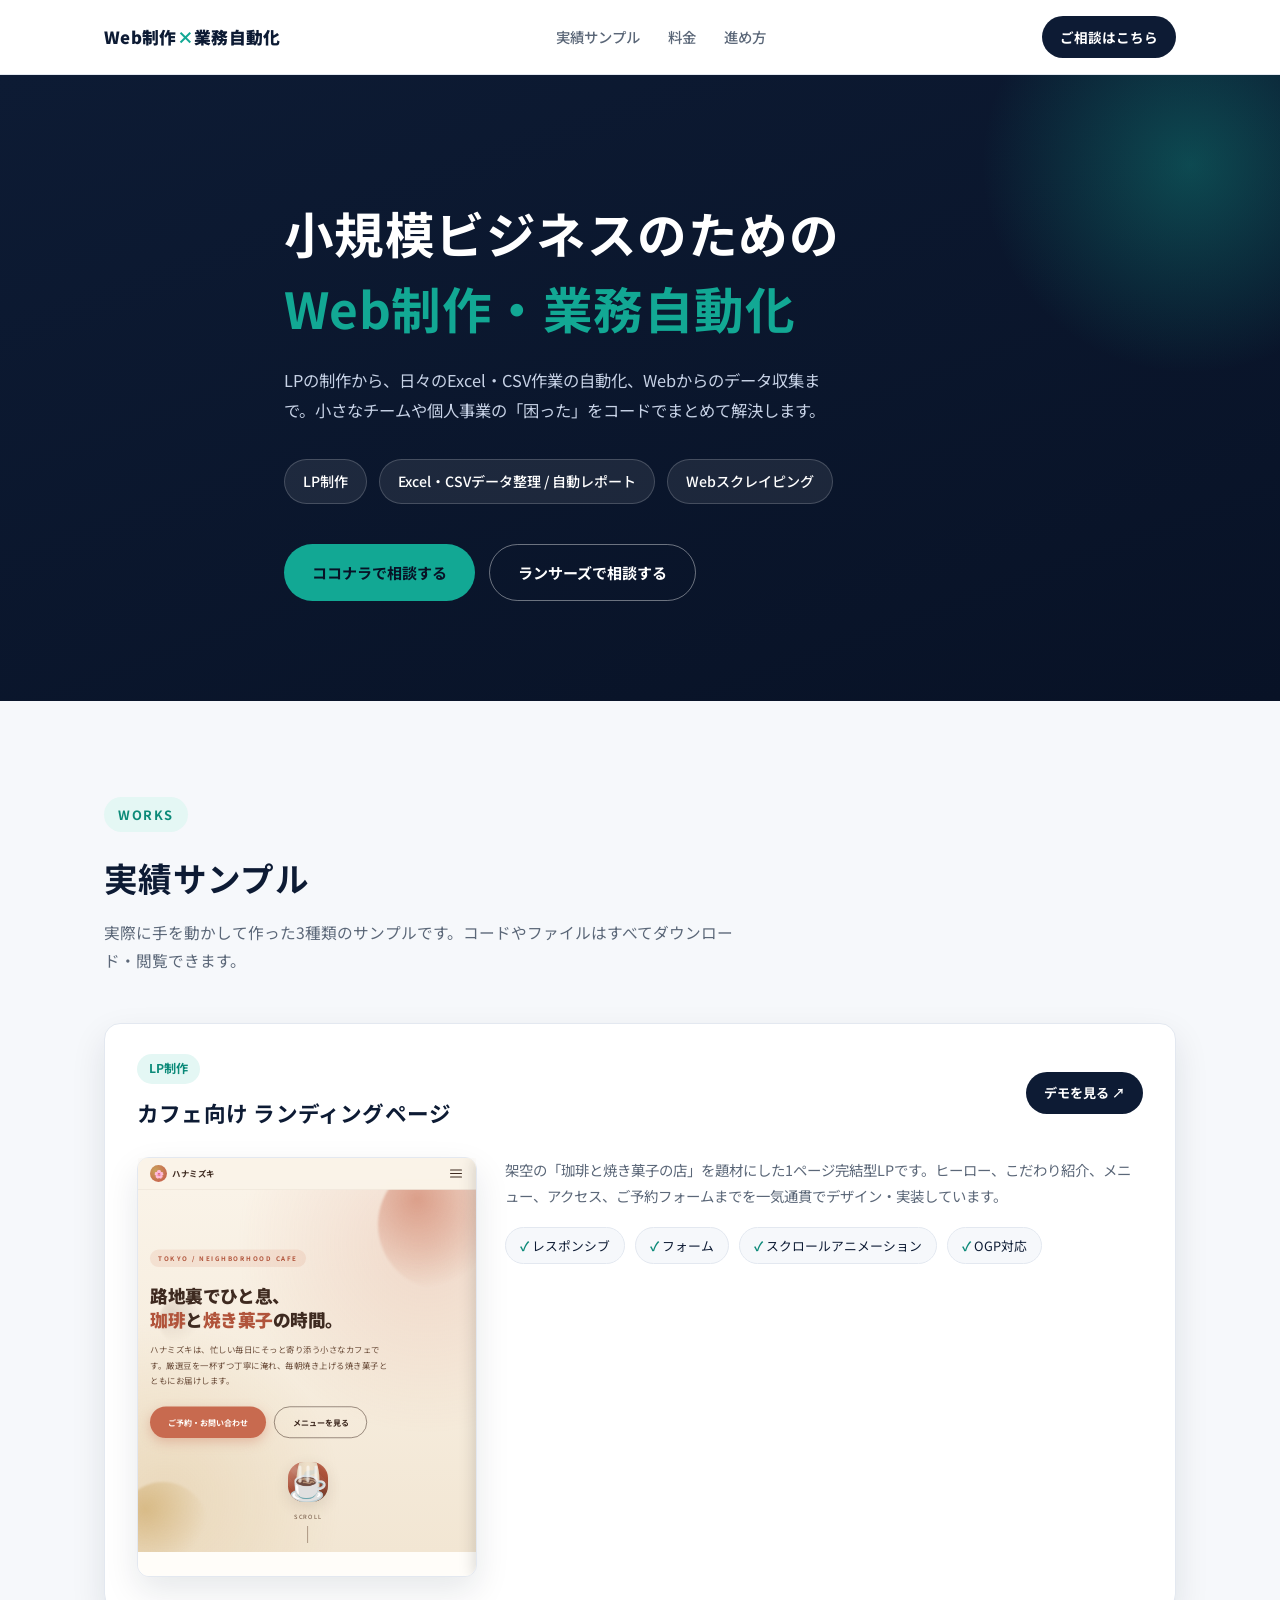
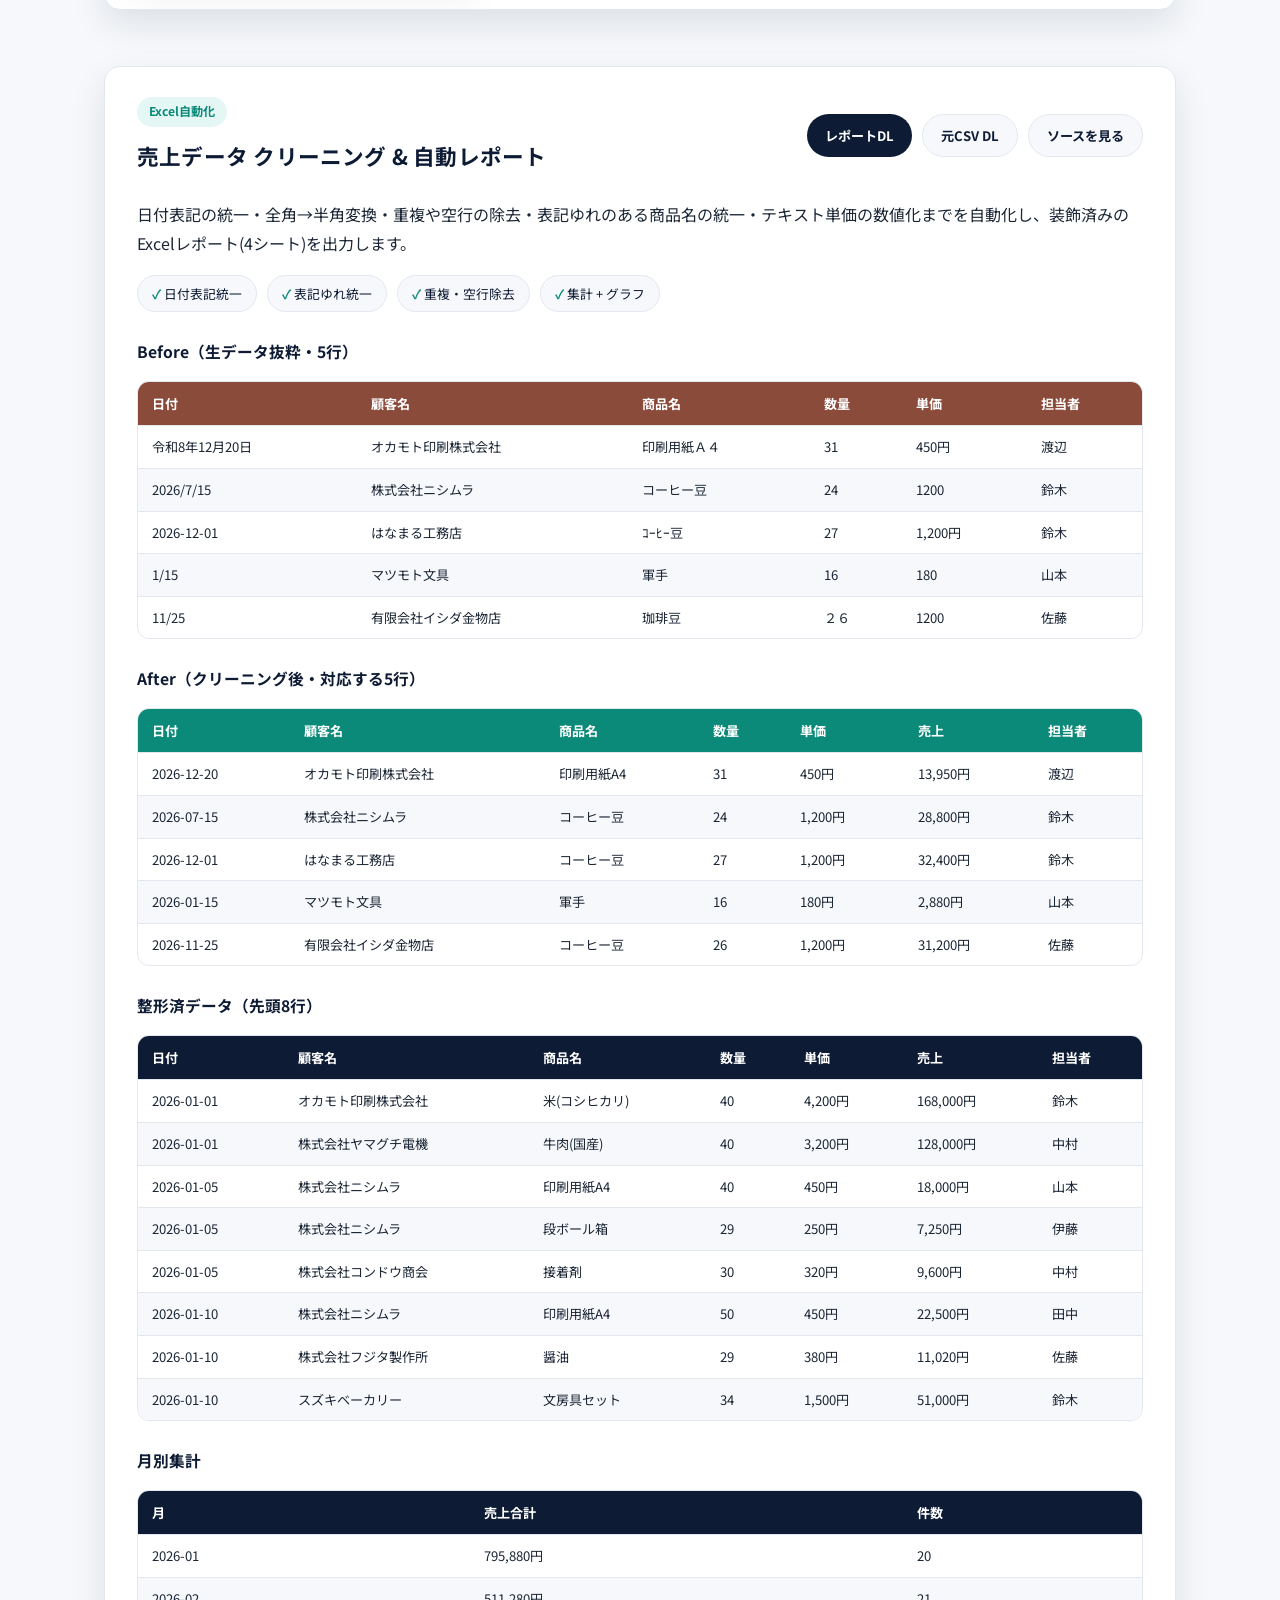
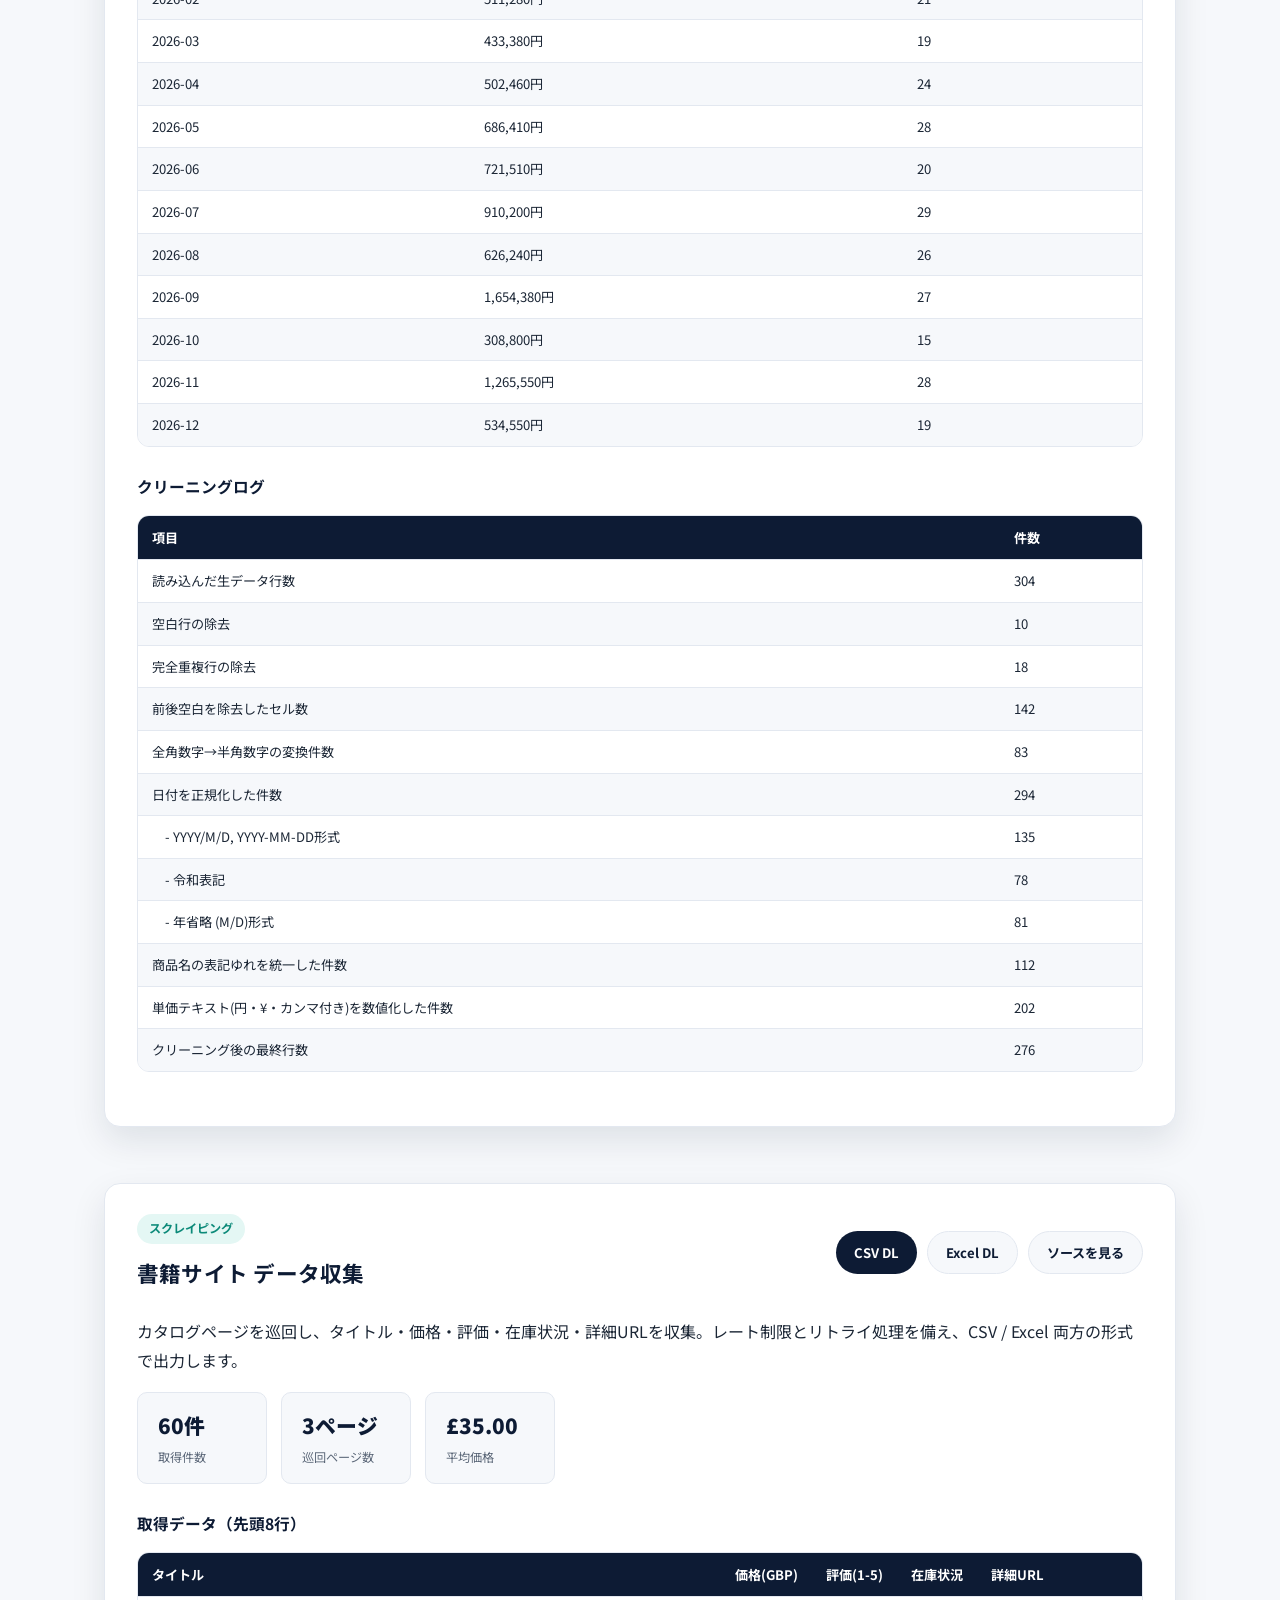
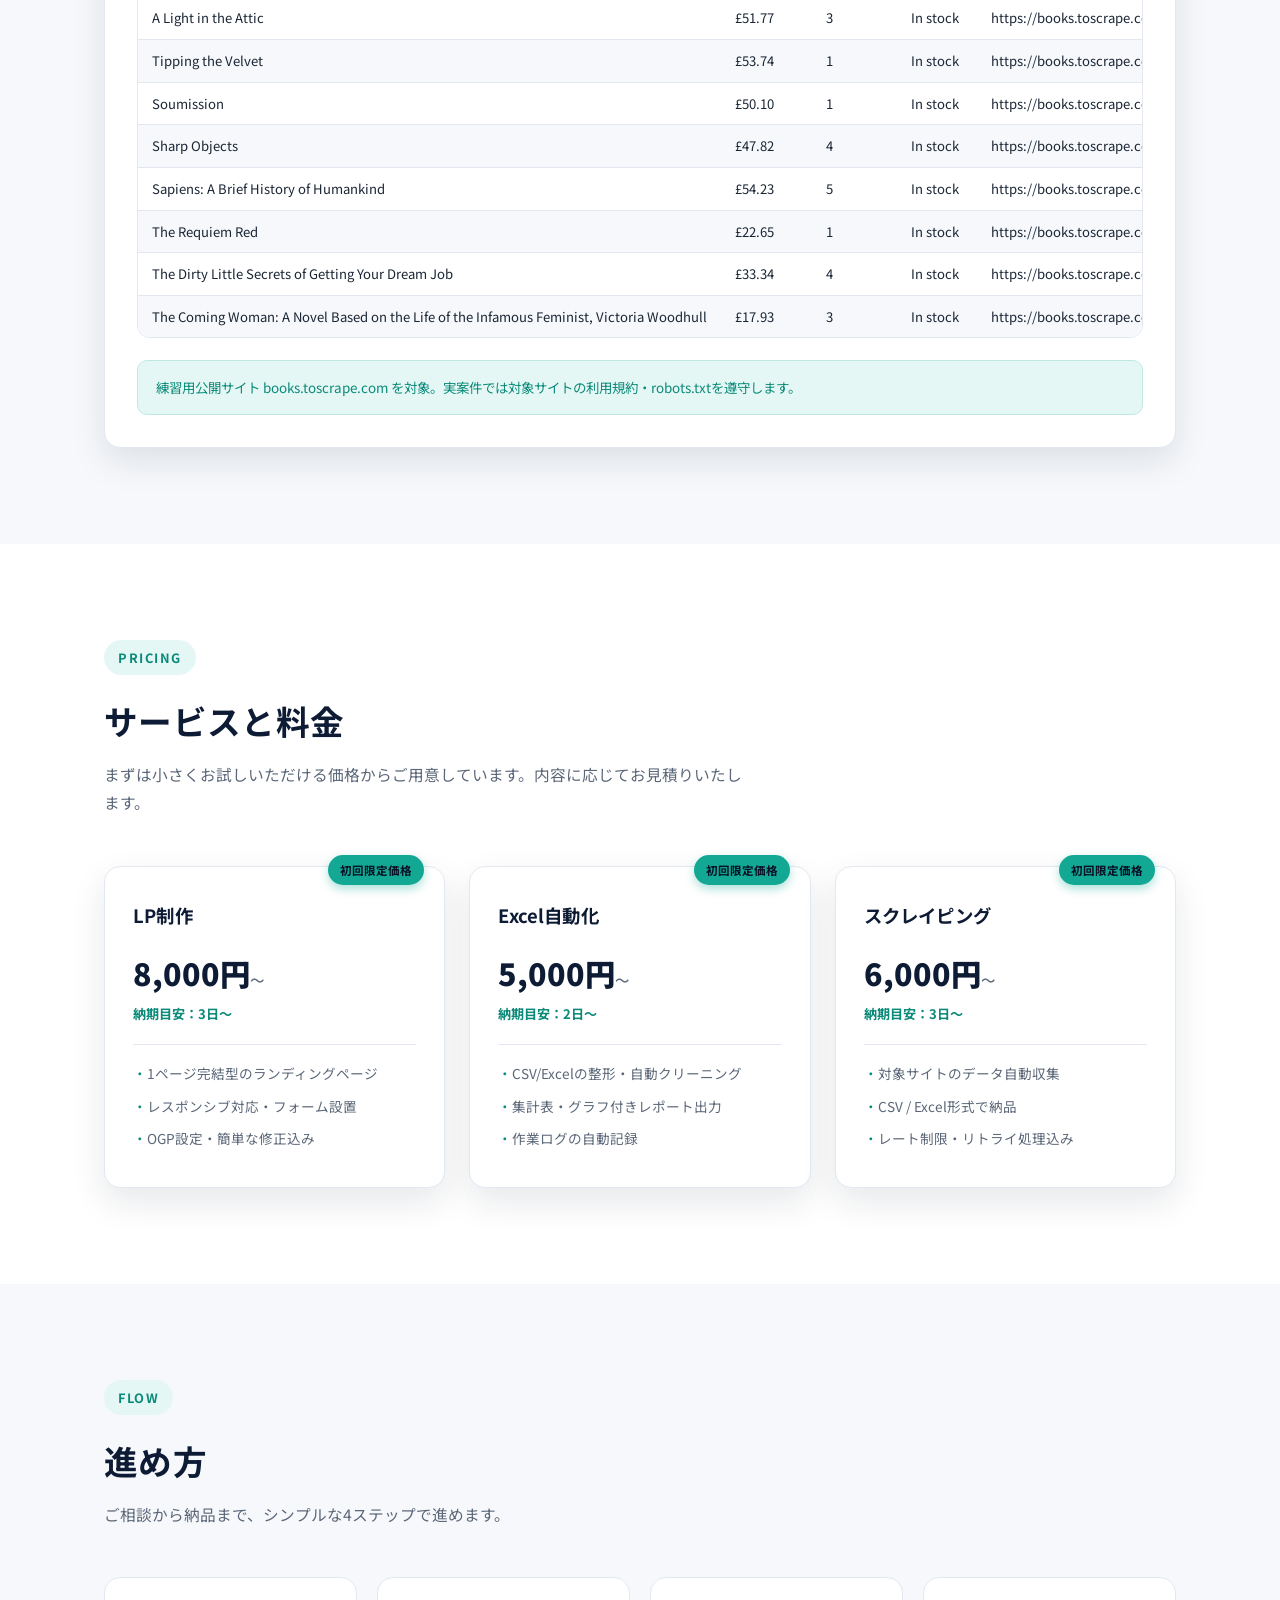
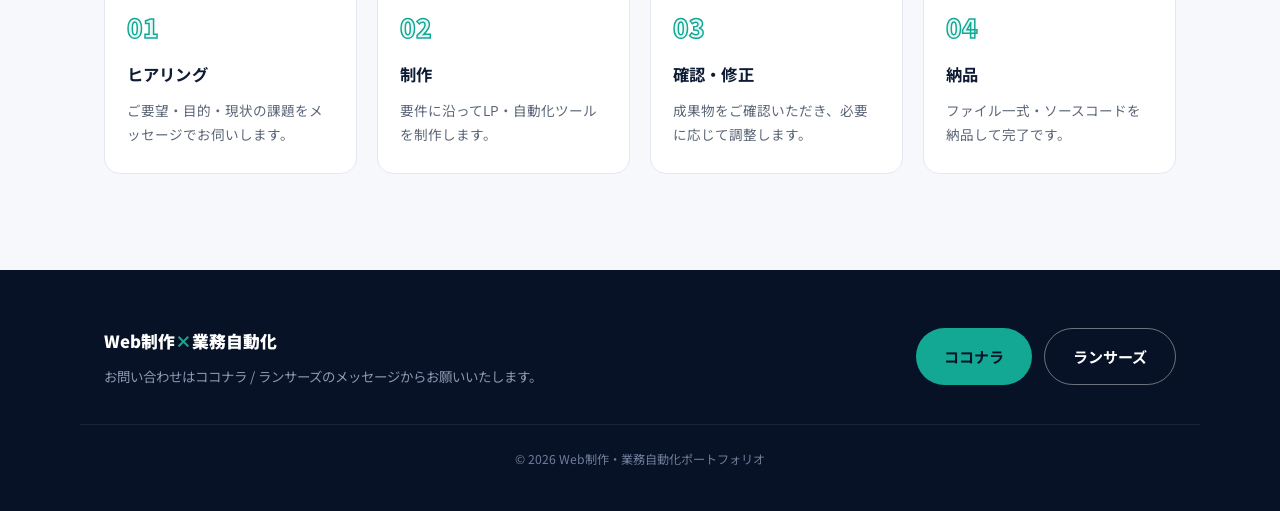
==== index.html @ 330197b8 "Portfolio site: LP sample, Excel automation, scraper Co-Authored-By: Claude Fable 5.1 <noreply@anthr" ====
<!DOCTYPE html>
<html lang="ja">
<head>
<meta charset="UTF-8">
<meta name="viewport" content="width=device-width, initial-scale=1.0">
<title>Web制作・業務自動化 ポートフォリオ</title>
<meta name="description" content="小規模ビジネスのためのWeb制作・業務自動化。LP制作、Excel・CSVデータ整理/自動レポート、Webスクレイピングの実績サンプルと料金のご案内。">
<link rel="preconnect" href="https://fonts.googleapis.com">
<link rel="preconnect" href="https://fonts.gstatic.com" crossorigin>
<link href="https://fonts.googleapis.com/css2?family=Noto+Sans+JP:wght@300;400;500;700;900&display=swap" rel="stylesheet">
<style>
  :root{
    --navy:#0d1b34;
    --navy-deep:#081226;
    --navy-soft:#1c3157;
    --white:#ffffff;
    --paper:#f6f8fb;
    --ink:#1b2635;
    --ink-soft:#5b6778;
    --accent:#12a894;
    --accent-deep:#0c8a79;
    --accent-soft:#e4f7f4;
    --border:#e3e8f0;
    --shadow: 0 14px 34px rgba(13,27,52,.10);
    --radius: 16px;
    --maxw: 1120px;
  }
  *{box-sizing:border-box;margin:0;padding:0;}
  html{scroll-behavior:smooth;}
  body{
    font-family:'Noto Sans JP',"Hiragino Sans","Yu Gothic",sans-serif;
    background:var(--paper);
    color:var(--ink);
    line-height:1.8;
    -webkit-font-smoothing:antialiased;
    overflow-x:hidden;
  }
  img{max-width:100%;display:block;}
  a{color:inherit;text-decoration:none;}
  ul{list-style:none;}
  .wrap{max-width:var(--maxw);margin:0 auto;padding:0 24px;}
  section{padding:96px 0;}
  h1,h2,h3{font-weight:700;letter-spacing:.01em;}
  .eyebrow{
    display:inline-block;
    font-size:.8rem;
    font-weight:700;
    letter-spacing:.12em;
    color:var(--accent-deep);
    background:var(--accent-soft);
    padding:6px 14px;
    border-radius:999px;
    margin-bottom:16px;
  }
  .section-title{
    font-size:clamp(1.5rem,3.2vw,2.1rem);
    color:var(--navy);
    margin-bottom:10px;
  }
  .section-lead{
    color:var(--ink-soft);
    font-size:.98rem;
    max-width:640px;
    margin-bottom:48px;
  }

  /* --- header --- */
  header{
    position:sticky;
    top:0;
    z-index:100;
    background:rgba(255,255,255,.92);
    backdrop-filter:blur(8px);
    border-bottom:1px solid var(--border);
  }
  .nav{
    max-width:var(--maxw);
    margin:0 auto;
    padding:16px 24px;
    display:flex;
    align-items:center;
    justify-content:space-between;
  }
  .brand{
    font-weight:900;
    font-size:1.05rem;
    color:var(--navy);
    letter-spacing:.02em;
  }
  .brand span{color:var(--accent);}
  .nav-links{
    display:flex;
    gap:28px;
    font-size:.9rem;
    font-weight:500;
  }
  .nav-links a{color:var(--ink-soft);transition:color .2s;}
  .nav-links a:hover{color:var(--accent-deep);}
  .nav-cta{
    display:inline-block;
    background:var(--navy);
    color:var(--white);
    padding:9px 18px;
    border-radius:999px;
    font-size:.85rem;
    font-weight:700;
    transition:background .2s;
  }
  .nav-cta:hover{background:var(--accent-deep);}

  /* --- hero --- */
  .hero{
    background:linear-gradient(160deg,var(--navy) 0%,var(--navy-deep) 100%);
    color:var(--white);
    padding:120px 0 100px;
    position:relative;
    overflow:hidden;
  }
  .hero::after{
    content:"";
    position:absolute;
    right:-120px;
    top:-120px;
    width:420px;
    height:420px;
    border-radius:50%;
    background:radial-gradient(circle,rgba(18,168,148,.35),transparent 70%);
  }
  .hero-inner{position:relative;z-index:1;max-width:760px;}
  .hero h1{
    font-size:clamp(1.9rem,4.6vw,3.1rem);
    line-height:1.5;
    margin-bottom:22px;
  }
  .hero h1 em{
    font-style:normal;
    color:var(--accent);
  }
  .hero p.sub{
    color:#c7d2e6;
    font-size:1.02rem;
    margin-bottom:34px;
    max-width:560px;
  }
  .pills{
    display:flex;
    flex-wrap:wrap;
    gap:12px;
    margin-bottom:40px;
  }
  .pill{
    background:rgba(255,255,255,.08);
    border:1px solid rgba(255,255,255,.18);
    color:var(--white);
    padding:9px 18px;
    border-radius:999px;
    font-size:.88rem;
    font-weight:500;
  }
  .hero-ctas{
    display:flex;
    flex-wrap:wrap;
    gap:14px;
  }
  .btn{
    display:inline-flex;
    align-items:center;
    gap:8px;
    padding:14px 28px;
    border-radius:999px;
    font-weight:700;
    font-size:.94rem;
    transition:transform .18s ease, box-shadow .18s ease, background .18s ease;
  }
  .btn-accent{
    background:var(--accent);
    color:var(--navy-deep);
  }
  .btn-accent:hover{background:#17c2ab;transform:translateY(-2px);box-shadow:0 10px 24px rgba(18,168,148,.35);}
  .btn-outline{
    background:transparent;
    color:var(--white);
    border:1px solid rgba(255,255,255,.4);
  }
  .btn-outline:hover{background:rgba(255,255,255,.1);transform:translateY(-2px);}

  /* --- works --- */
  .work-grid{
    display:grid;
    grid-template-columns:1fr;
    gap:56px;
  }
  .work-card{
    background:var(--white);
    border:1px solid var(--border);
    border-radius:var(--radius);
    box-shadow:var(--shadow);
    overflow:hidden;
  }
  .work-head{
    padding:28px 32px 0;
    display:flex;
    flex-wrap:wrap;
    align-items:center;
    justify-content:space-between;
    gap:16px;
  }
  .work-tag{
    display:inline-block;
    font-size:.76rem;
    font-weight:700;
    color:var(--accent-deep);
    background:var(--accent-soft);
    padding:4px 12px;
    border-radius:999px;
    margin-bottom:10px;
  }
  .work-title{
    font-size:1.35rem;
    color:var(--navy);
  }
  .work-actions{display:flex;gap:10px;flex-wrap:wrap;}
  .btn-sm{
    padding:9px 18px;
    font-size:.82rem;
    border-radius:999px;
    font-weight:700;
    display:inline-flex;
    align-items:center;
    gap:6px;
  }
  .btn-navy{background:var(--navy);color:var(--white);}
  .btn-navy:hover{background:var(--accent-deep);}
  .btn-ghost{background:var(--paper);color:var(--navy);border:1px solid var(--border);}
  .btn-ghost:hover{border-color:var(--accent);color:var(--accent-deep);}
  .work-body{padding:24px 32px 32px;}
  .work-feature-list{
    display:flex;
    flex-wrap:wrap;
    gap:10px;
    margin:18px 0 26px;
  }
  .feature-chip{
    font-size:.8rem;
    color:var(--navy);
    background:var(--paper);
    border:1px solid var(--border);
    padding:6px 14px;
    border-radius:999px;
  }
  .feature-chip::before{content:"✓ ";color:var(--accent-deep);font-weight:700;}

  /* LP thumbnail */
  .lp-preview-wrap{
    display:flex;
    gap:28px;
    flex-wrap:wrap;
    align-items:flex-start;
  }
  .iframe-thumb{
    width:340px;
    height:420px;
    flex:none;
    border-radius:12px;
    overflow:hidden;
    border:1px solid var(--border);
    box-shadow:var(--shadow);
    position:relative;
    background:var(--paper);
  }
  .iframe-thumb iframe{
    width:680px;
    height:840px;
    border:0;
    transform:scale(0.5);
    transform-origin:top left;
  }
  .lp-preview-note{
    flex:1;
    min-width:240px;
    color:var(--ink-soft);
    font-size:.9rem;
  }

  /* tables */
  .table-scroll{
    overflow-x:auto;
    border:1px solid var(--border);
    border-radius:12px;
    margin:14px 0 22px;
  }
  table.data-table{
    border-collapse:collapse;
    width:100%;
    font-size:.82rem;
    min-width:560px;
  }
  table.data-table th{
    background:var(--navy);
    color:var(--white);
    text-align:left;
    padding:10px 14px;
    white-space:nowrap;
    font-weight:700;
  }
  table.data-table td{
    padding:9px 14px;
    border-top:1px solid var(--border);
    white-space:nowrap;
    color:var(--ink);
  }
  table.data-table tbody tr:nth-child(even){background:var(--paper);}
  table.before-table th{background:#8a4b3b;}
  table.after-table th{background:var(--accent-deep);}
  .subtable-title{
    font-weight:700;
    color:var(--navy);
    margin:26px 0 4px;
    font-size:.98rem;
  }
  .ba-cols{
    display:grid;
    grid-template-columns:1fr;
    gap:0;
  }
  .stat-row{
    display:flex;
    flex-wrap:wrap;
    gap:14px;
    margin:18px 0 6px;
  }
  .stat-box{
    background:var(--paper);
    border:1px solid var(--border);
    border-radius:10px;
    padding:14px 20px;
    min-width:130px;
  }
  .stat-box .num{font-size:1.3rem;font-weight:900;color:var(--navy);}
  .stat-box .lbl{font-size:.76rem;color:var(--ink-soft);margin-top:2px;}
  .note-box{
    background:var(--accent-soft);
    border:1px solid #bfe8e2;
    border-radius:10px;
    padding:14px 18px;
    font-size:.84rem;
    color:var(--accent-deep);
    margin-top:18px;
  }

  /* --- pricing --- */
  .price-grid{
    display:grid;
    grid-template-columns:repeat(auto-fit,minmax(260px,1fr));
    gap:24px;
  }
  .price-card{
    background:var(--white);
    border:1px solid var(--border);
    border-radius:var(--radius);
    padding:32px 28px;
    box-shadow:var(--shadow);
    position:relative;
    display:flex;
    flex-direction:column;
  }
  .price-badge{
    position:absolute;
    top:-12px;
    right:20px;
    background:var(--accent);
    color:var(--navy-deep);
    font-size:.72rem;
    font-weight:700;
    padding:5px 12px;
    border-radius:999px;
    box-shadow:0 4px 10px rgba(18,168,148,.35);
  }
  .price-card h3{color:var(--navy);font-size:1.15rem;margin-bottom:14px;}
  .price-value{
    font-size:1.9rem;
    font-weight:900;
    color:var(--navy);
    margin-bottom:2px;
  }
  .price-value span{font-size:.9rem;font-weight:500;color:var(--ink-soft);}
  .price-days{
    font-size:.82rem;
    color:var(--accent-deep);
    font-weight:700;
    margin-bottom:18px;
  }
  .price-card ul{margin-top:auto;padding-top:12px;border-top:1px solid var(--border);}
  .price-card li{
    font-size:.85rem;
    color:var(--ink-soft);
    padding:4px 0;
  }
  .price-card li::before{content:"・";color:var(--accent-deep);}

  /* --- flow --- */
  .flow-grid{
    display:grid;
    grid-template-columns:repeat(auto-fit,minmax(220px,1fr));
    gap:20px;
  }
  .flow-card{
    background:var(--white);
    border:1px solid var(--border);
    border-radius:var(--radius);
    padding:26px 22px;
    position:relative;
  }
  .flow-num{
    font-size:1.6rem;
    font-weight:900;
    color:var(--accent-soft);
    -webkit-text-stroke:1.5px var(--accent);
    margin-bottom:10px;
  }
  .flow-card h3{color:var(--navy);font-size:1.02rem;margin-bottom:8px;}
  .flow-card p{color:var(--ink-soft);font-size:.85rem;}

  /* --- footer --- */
  footer{
    background:var(--navy-deep);
    color:#c7d2e6;
    padding:56px 0 40px;
  }
  .footer-inner{
    display:flex;
    flex-wrap:wrap;
    justify-content:space-between;
    align-items:center;
    gap:24px;
  }
  .footer-brand{
    font-weight:900;
    color:var(--white);
    font-size:1.05rem;
  }
  .footer-brand span{color:var(--accent);}
  .footer-note{font-size:.84rem;color:#8b98b3;max-width:480px;}
  .footer-ctas{display:flex;gap:12px;flex-wrap:wrap;}
  .footer-bottom{
    margin-top:36px;
    padding-top:24px;
    border-top:1px solid rgba(255,255,255,.08);
    font-size:.76rem;
    color:#6f7d9a;
    text-align:center;
  }

  /* --- reveal animation --- */
  .reveal{
    opacity:0;
    transform:translateY(24px);
    transition:opacity .7s ease, transform .7s ease;
  }
  .reveal.is-visible{opacity:1;transform:none;}

  @media(max-width:720px){
    .nav-links{display:none;}
    section{padding:64px 0;}
    .work-head{padding:24px 22px 0;}
    .work-body{padding:20px 22px 26px;}
    .iframe-thumb{width:100%;max-width:340px;}
  }
</style>
</head>
<body>

<header>
  <div class="nav">
    <div class="brand">Web制作<span>×</span>業務自動化</div>
    <nav class="nav-links">
      <a href="#works">実績サンプル</a>
      <a href="#pricing">料金</a>
      <a href="#flow">進め方</a>
    </nav>
    <a class="nav-cta" href="#" data-attr="coconala-nav" target="_blank" rel="noopener">ご相談はこちら</a>
  </div>
</header>

<section class="hero">
  <div class="wrap hero-inner">
    <h1>小規模ビジネスのための<br><em>Web制作・業務自動化</em></h1>
    <p class="sub">LPの制作から、日々のExcel・CSV作業の自動化、Webからのデータ収集まで。小さなチームや個人事業の「困った」をコードでまとめて解決します。</p>
    <div class="pills">
      <span class="pill">LP制作</span>
      <span class="pill">Excel・CSVデータ整理 / 自動レポート</span>
      <span class="pill">Webスクレイピング</span>
    </div>
    <div class="hero-ctas">
      <a class="btn btn-accent" href="#" data-attr="coconala-hero" target="_blank" rel="noopener">ココナラで相談する</a>
      <a class="btn btn-outline" href="#" data-attr="lancers-hero" target="_blank" rel="noopener">ランサーズで相談する</a>
    </div>
  </div>
</section>

<section id="works">
  <div class="wrap">
    <span class="eyebrow reveal">WORKS</span>
    <h2 class="section-title reveal">実績サンプル</h2>
    <p class="section-lead reveal">実際に手を動かして作った3種類のサンプルです。コードやファイルはすべてダウンロード・閲覧できます。</p>

    <div class="work-grid">

      <!-- LP制作 -->
      <article class="work-card reveal">
        <div class="work-head">
          <div>
            <span class="work-tag">LP制作</span>
            <h3 class="work-title">カフェ向け ランディングページ</h3>
          </div>
          <div class="work-actions">
            <a class="btn-sm btn-navy" href="lp-sample/index.html" target="_blank" rel="noopener">デモを見る ↗</a>
          </div>
        </div>
        <div class="work-body">
          <div class="lp-preview-wrap">
            <div class="iframe-thumb">
              <iframe src="lp-sample/index.html" loading="lazy" title="LP制作サンプルプレビュー"></iframe>
            </div>
            <div class="lp-preview-note">
              <p>架空の「珈琲と焼き菓子の店」を題材にした1ページ完結型LPです。ヒーロー、こだわり紹介、メニュー、アクセス、ご予約フォームまでを一気通貫でデザイン・実装しています。</p>
              <div class="work-feature-list">
                <span class="feature-chip">レスポンシブ</span>
                <span class="feature-chip">フォーム</span>
                <span class="feature-chip">スクロールアニメーション</span>
                <span class="feature-chip">OGP対応</span>
              </div>
            </div>
          </div>
        </div>
      </article>

      <!-- Excel自動化 -->
      <article class="work-card reveal">
        <div class="work-head">
          <div>
            <span class="work-tag">Excel自動化</span>
            <h3 class="work-title">売上データ クリーニング & 自動レポート</h3>
          </div>
          <div class="work-actions">
            <a class="btn-sm btn-navy" href="excel-tool/output/売上レポート.xlsx" target="_blank" rel="noopener">レポートDL</a>
            <a class="btn-sm btn-ghost" href="excel-tool/input/売上データ_raw.csv" target="_blank" rel="noopener">元CSV DL</a>
            <a class="btn-sm btn-ghost" href="excel-tool/clean_and_report.py" target="_blank" rel="noopener">ソースを見る</a>
          </div>
        </div>
        <div class="work-body">
          <p>日付表記の統一・全角→半角変換・重複や空行の除去・表記ゆれのある商品名の統一・テキスト単価の数値化までを自動化し、装飾済みのExcelレポート(4シート)を出力します。</p>
          <div class="work-feature-list">
            <span class="feature-chip">日付表記統一</span>
            <span class="feature-chip">表記ゆれ統一</span>
            <span class="feature-chip">重複・空行除去</span>
            <span class="feature-chip">集計 + グラフ</span>
          </div>

          <div class="subtable-title">Before（生データ抜粋・5行）</div>
          <div class="table-scroll"><table class="data-table before-table"><thead><tr><th>日付</th><th>顧客名</th><th>商品名</th><th>数量</th><th>単価</th><th>担当者</th></tr></thead><tbody><tr><td>令和8年12月20日</td><td>オカモト印刷株式会社</td><td>印刷用紙Ａ４</td><td>31</td><td>450円</td><td>渡辺</td></tr><tr><td>2026/7/15</td><td>株式会社ニシムラ</td><td>コーヒー豆</td><td>24</td><td>1200</td><td>鈴木</td></tr><tr><td>2026-12-01</td><td>はなまる工務店</td><td>ｺｰﾋｰ豆</td><td>27</td><td>1,200円</td><td>鈴木</td></tr><tr><td>1/15</td><td>マツモト文具</td><td>軍手 </td><td>16</td><td>180</td><td>山本</td></tr><tr><td>11/25</td><td>有限会社イシダ金物店</td><td>珈琲豆</td><td>２６</td><td>1200</td><td>佐藤</td></tr></tbody></table></div>

          <div class="subtable-title">After（クリーニング後・対応する5行）</div>
          <div class="table-scroll"><table class="data-table after-table"><thead><tr><th>日付</th><th>顧客名</th><th>商品名</th><th>数量</th><th>単価</th><th>売上</th><th>担当者</th></tr></thead><tbody><tr><td>2026-12-20</td><td>オカモト印刷株式会社</td><td>印刷用紙A4</td><td>31</td><td>450円</td><td>13,950円</td><td>渡辺</td></tr><tr><td>2026-07-15</td><td>株式会社ニシムラ</td><td>コーヒー豆</td><td>24</td><td>1,200円</td><td>28,800円</td><td>鈴木</td></tr><tr><td>2026-12-01</td><td>はなまる工務店</td><td>コーヒー豆</td><td>27</td><td>1,200円</td><td>32,400円</td><td>鈴木</td></tr><tr><td>2026-01-15</td><td>マツモト文具</td><td>軍手</td><td>16</td><td>180円</td><td>2,880円</td><td>山本</td></tr><tr><td>2026-11-25</td><td>有限会社イシダ金物店</td><td>コーヒー豆</td><td>26</td><td>1,200円</td><td>31,200円</td><td>佐藤</td></tr></tbody></table></div>

          <div class="subtable-title">整形済データ（先頭8行）</div>
          <div class="table-scroll"><table class="data-table"><thead><tr><th>日付</th><th>顧客名</th><th>商品名</th><th>数量</th><th>単価</th><th>売上</th><th>担当者</th></tr></thead><tbody><tr><td>2026-01-01</td><td>オカモト印刷株式会社</td><td>米(コシヒカリ)</td><td>40</td><td>4,200円</td><td>168,000円</td><td>鈴木</td></tr><tr><td>2026-01-01</td><td>株式会社ヤマグチ電機</td><td>牛肉(国産)</td><td>40</td><td>3,200円</td><td>128,000円</td><td>中村</td></tr><tr><td>2026-01-05</td><td>株式会社ニシムラ</td><td>印刷用紙A4</td><td>40</td><td>450円</td><td>18,000円</td><td>山本</td></tr><tr><td>2026-01-05</td><td>株式会社ニシムラ</td><td>段ボール箱</td><td>29</td><td>250円</td><td>7,250円</td><td>伊藤</td></tr><tr><td>2026-01-05</td><td>株式会社コンドウ商会</td><td>接着剤</td><td>30</td><td>320円</td><td>9,600円</td><td>中村</td></tr><tr><td>2026-01-10</td><td>株式会社ニシムラ</td><td>印刷用紙A4</td><td>50</td><td>450円</td><td>22,500円</td><td>田中</td></tr><tr><td>2026-01-10</td><td>株式会社フジタ製作所</td><td>醤油</td><td>29</td><td>380円</td><td>11,020円</td><td>佐藤</td></tr><tr><td>2026-01-10</td><td>スズキベーカリー</td><td>文房具セット</td><td>34</td><td>1,500円</td><td>51,000円</td><td>鈴木</td></tr></tbody></table></div>

          <div class="subtable-title">月別集計</div>
          <div class="table-scroll"><table class="data-table"><thead><tr><th>月</th><th>売上合計</th><th>件数</th></tr></thead><tbody><tr><td>2026-01</td><td>795,880円</td><td>20</td></tr><tr><td>2026-02</td><td>511,280円</td><td>21</td></tr><tr><td>2026-03</td><td>433,380円</td><td>19</td></tr><tr><td>2026-04</td><td>502,460円</td><td>24</td></tr><tr><td>2026-05</td><td>686,410円</td><td>28</td></tr><tr><td>2026-06</td><td>721,510円</td><td>20</td></tr><tr><td>2026-07</td><td>910,200円</td><td>29</td></tr><tr><td>2026-08</td><td>626,240円</td><td>26</td></tr><tr><td>2026-09</td><td>1,654,380円</td><td>27</td></tr><tr><td>2026-10</td><td>308,800円</td><td>15</td></tr><tr><td>2026-11</td><td>1,265,550円</td><td>28</td></tr><tr><td>2026-12</td><td>534,550円</td><td>19</td></tr></tbody></table></div>

          <div class="subtable-title">クリーニングログ</div>
          <div class="table-scroll"><table class="data-table log-table"><thead><tr><th>項目</th><th>件数</th></tr></thead><tbody><tr><td>読み込んだ生データ行数</td><td>304</td></tr><tr><td>空白行の除去</td><td>10</td></tr><tr><td>完全重複行の除去</td><td>18</td></tr><tr><td>前後空白を除去したセル数</td><td>142</td></tr><tr><td>全角数字→半角数字の変換件数</td><td>83</td></tr><tr><td>日付を正規化した件数</td><td>294</td></tr><tr><td>　- YYYY/M/D, YYYY-MM-DD形式</td><td>135</td></tr><tr><td>　- 令和表記</td><td>78</td></tr><tr><td>　- 年省略 (M/D)形式</td><td>81</td></tr><tr><td>商品名の表記ゆれを統一した件数</td><td>112</td></tr><tr><td>単価テキスト(円・¥・カンマ付き)を数値化した件数</td><td>202</td></tr><tr><td>クリーニング後の最終行数</td><td>276</td></tr></tbody></table></div>
        </div>
      </article>

      <!-- スクレイピング -->
      <article class="work-card reveal">
        <div class="work-head">
          <div>
            <span class="work-tag">スクレイピング</span>
            <h3 class="work-title">書籍サイト データ収集</h3>
          </div>
          <div class="work-actions">
            <a class="btn-sm btn-navy" href="scraper/output/books.csv" target="_blank" rel="noopener">CSV DL</a>
            <a class="btn-sm btn-ghost" href="scraper/output/books.xlsx" target="_blank" rel="noopener">Excel DL</a>
            <a class="btn-sm btn-ghost" href="scraper/scrape_books.py" target="_blank" rel="noopener">ソースを見る</a>
          </div>
        </div>
        <div class="work-body">
          <p>カタログページを巡回し、タイトル・価格・評価・在庫状況・詳細URLを収集。レート制限とリトライ処理を備え、CSV / Excel 両方の形式で出力します。</p>
          <div class="stat-row">
            <div class="stat-box"><div class="num">60件</div><div class="lbl">取得件数</div></div>
            <div class="stat-box"><div class="num">3ページ</div><div class="lbl">巡回ページ数</div></div>
            <div class="stat-box"><div class="num">£35.00</div><div class="lbl">平均価格</div></div>
          </div>

          <div class="subtable-title">取得データ（先頭8行）</div>
          <div class="table-scroll"><table class="data-table books-table"><thead><tr><th>タイトル</th><th>価格(GBP)</th><th>評価(1-5)</th><th>在庫状況</th><th>詳細URL</th></tr></thead><tbody><tr><td>A Light in the Attic</td><td>£51.77</td><td>3</td><td>In stock</td><td>https://books.toscrape.com/catalogue/a-light-in-the-attic_1000/index.html</td></tr><tr><td>Tipping the Velvet</td><td>£53.74</td><td>1</td><td>In stock</td><td>https://books.toscrape.com/catalogue/tipping-the-velvet_999/index.html</td></tr><tr><td>Soumission</td><td>£50.10</td><td>1</td><td>In stock</td><td>https://books.toscrape.com/catalogue/soumission_998/index.html</td></tr><tr><td>Sharp Objects</td><td>£47.82</td><td>4</td><td>In stock</td><td>https://books.toscrape.com/catalogue/sharp-objects_997/index.html</td></tr><tr><td>Sapiens: A Brief History of Humankind</td><td>£54.23</td><td>5</td><td>In stock</td><td>https://books.toscrape.com/catalogue/sapiens-a-brief-history-of-humankind_996/index.html</td></tr><tr><td>The Requiem Red</td><td>£22.65</td><td>1</td><td>In stock</td><td>https://books.toscrape.com/catalogue/the-requiem-red_995/index.html</td></tr><tr><td>The Dirty Little Secrets of Getting Your Dream Job</td><td>£33.34</td><td>4</td><td>In stock</td><td>https://books.toscrape.com/catalogue/the-dirty-little-secrets-of-getting-your-dream-job_994/index.html</td></tr><tr><td>The Coming Woman: A Novel Based on the Life of the Infamous Feminist, Victoria Woodhull</td><td>£17.93</td><td>3</td><td>In stock</td><td>https://books.toscrape.com/catalogue/the-coming-woman-a-novel-based-on-the-life-of-the-infamous-feminist-victoria-woodhull_993/index.html</td></tr></tbody></table></div>

          <div class="note-box">練習用公開サイト books.toscrape.com を対象。実案件では対象サイトの利用規約・robots.txtを遵守します。</div>
        </div>
      </article>

    </div>
  </div>
</section>

<section id="pricing" style="background:var(--white);">
  <div class="wrap">
    <span class="eyebrow reveal">PRICING</span>
    <h2 class="section-title reveal">サービスと料金</h2>
    <p class="section-lead reveal">まずは小さくお試しいただける価格からご用意しています。内容に応じてお見積りいたします。</p>

    <div class="price-grid">
      <div class="price-card reveal">
        <span class="price-badge">初回限定価格</span>
        <h3>LP制作</h3>
        <div class="price-value">8,000円<span>〜</span></div>
        <div class="price-days">納期目安：3日〜</div>
        <ul>
          <li>1ページ完結型のランディングページ</li>
          <li>レスポンシブ対応・フォーム設置</li>
          <li>OGP設定・簡単な修正込み</li>
        </ul>
      </div>
      <div class="price-card reveal">
        <span class="price-badge">初回限定価格</span>
        <h3>Excel自動化</h3>
        <div class="price-value">5,000円<span>〜</span></div>
        <div class="price-days">納期目安：2日〜</div>
        <ul>
          <li>CSV/Excelの整形・自動クリーニング</li>
          <li>集計表・グラフ付きレポート出力</li>
          <li>作業ログの自動記録</li>
        </ul>
      </div>
      <div class="price-card reveal">
        <span class="price-badge">初回限定価格</span>
        <h3>スクレイピング</h3>
        <div class="price-value">6,000円<span>〜</span></div>
        <div class="price-days">納期目安：3日〜</div>
        <ul>
          <li>対象サイトのデータ自動収集</li>
          <li>CSV / Excel形式で納品</li>
          <li>レート制限・リトライ処理込み</li>
        </ul>
      </div>
    </div>
  </div>
</section>

<section id="flow">
  <div class="wrap">
    <span class="eyebrow reveal">FLOW</span>
    <h2 class="section-title reveal">進め方</h2>
    <p class="section-lead reveal">ご相談から納品まで、シンプルな4ステップで進めます。</p>
    <div class="flow-grid">
      <div class="flow-card reveal">
        <div class="flow-num">01</div>
        <h3>ヒアリング</h3>
        <p>ご要望・目的・現状の課題をメッセージでお伺いします。</p>
      </div>
      <div class="flow-card reveal">
        <div class="flow-num">02</div>
        <h3>制作</h3>
        <p>要件に沿ってLP・自動化ツールを制作します。</p>
      </div>
      <div class="flow-card reveal">
        <div class="flow-num">03</div>
        <h3>確認・修正</h3>
        <p>成果物をご確認いただき、必要に応じて調整します。</p>
      </div>
      <div class="flow-card reveal">
        <div class="flow-num">04</div>
        <h3>納品</h3>
        <p>ファイル一式・ソースコードを納品して完了です。</p>
      </div>
    </div>
  </div>
</section>

<footer>
  <div class="wrap footer-inner">
    <div>
      <div class="footer-brand">Web制作<span>×</span>業務自動化</div>
      <p class="footer-note" style="margin-top:8px;">お問い合わせはココナラ / ランサーズのメッセージからお願いいたします。</p>
    </div>
    <div class="footer-ctas">
      <a class="btn btn-accent" href="#" data-attr="coconala-footer" target="_blank" rel="noopener">ココナラ</a>
      <a class="btn btn-outline" href="#" data-attr="lancers-footer" target="_blank" rel="noopener">ランサーズ</a>
    </div>
  </div>
  <div class="footer-bottom wrap">© 2026 Web制作・業務自動化ポートフォリオ</div>
</footer>

<script>
  (function(){
    var items = document.querySelectorAll('.reveal');
    if (!('IntersectionObserver' in window)) {
      items.forEach(function(el){ el.classList.add('is-visible'); });
      return;
    }
    var io = new IntersectionObserver(function(entries){
      entries.forEach(function(entry){
        if (entry.isIntersecting) {
          entry.target.classList.add('is-visible');
          io.unobserve(entry.target);
        }
      });
    }, { threshold: 0.12 });
    items.forEach(function(el){ io.observe(el); });
  })();
</script>

</body>
</html>
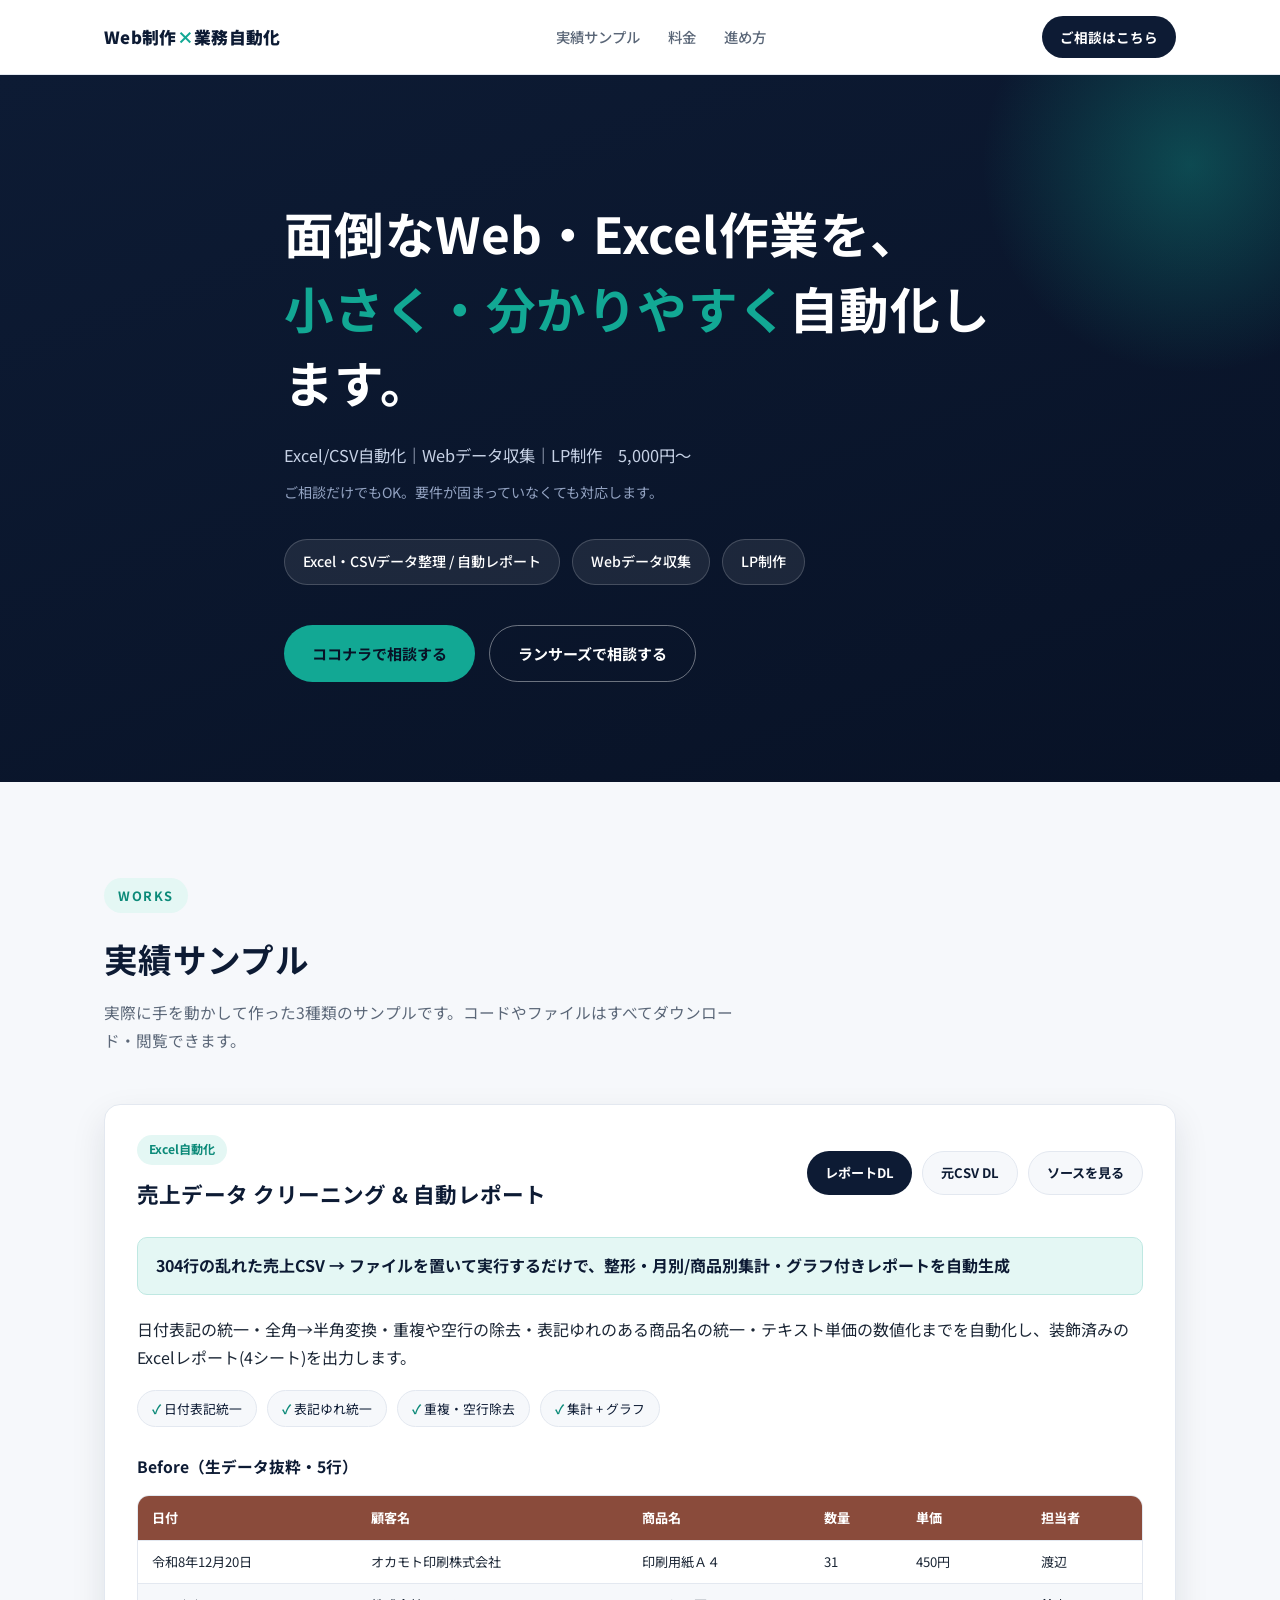
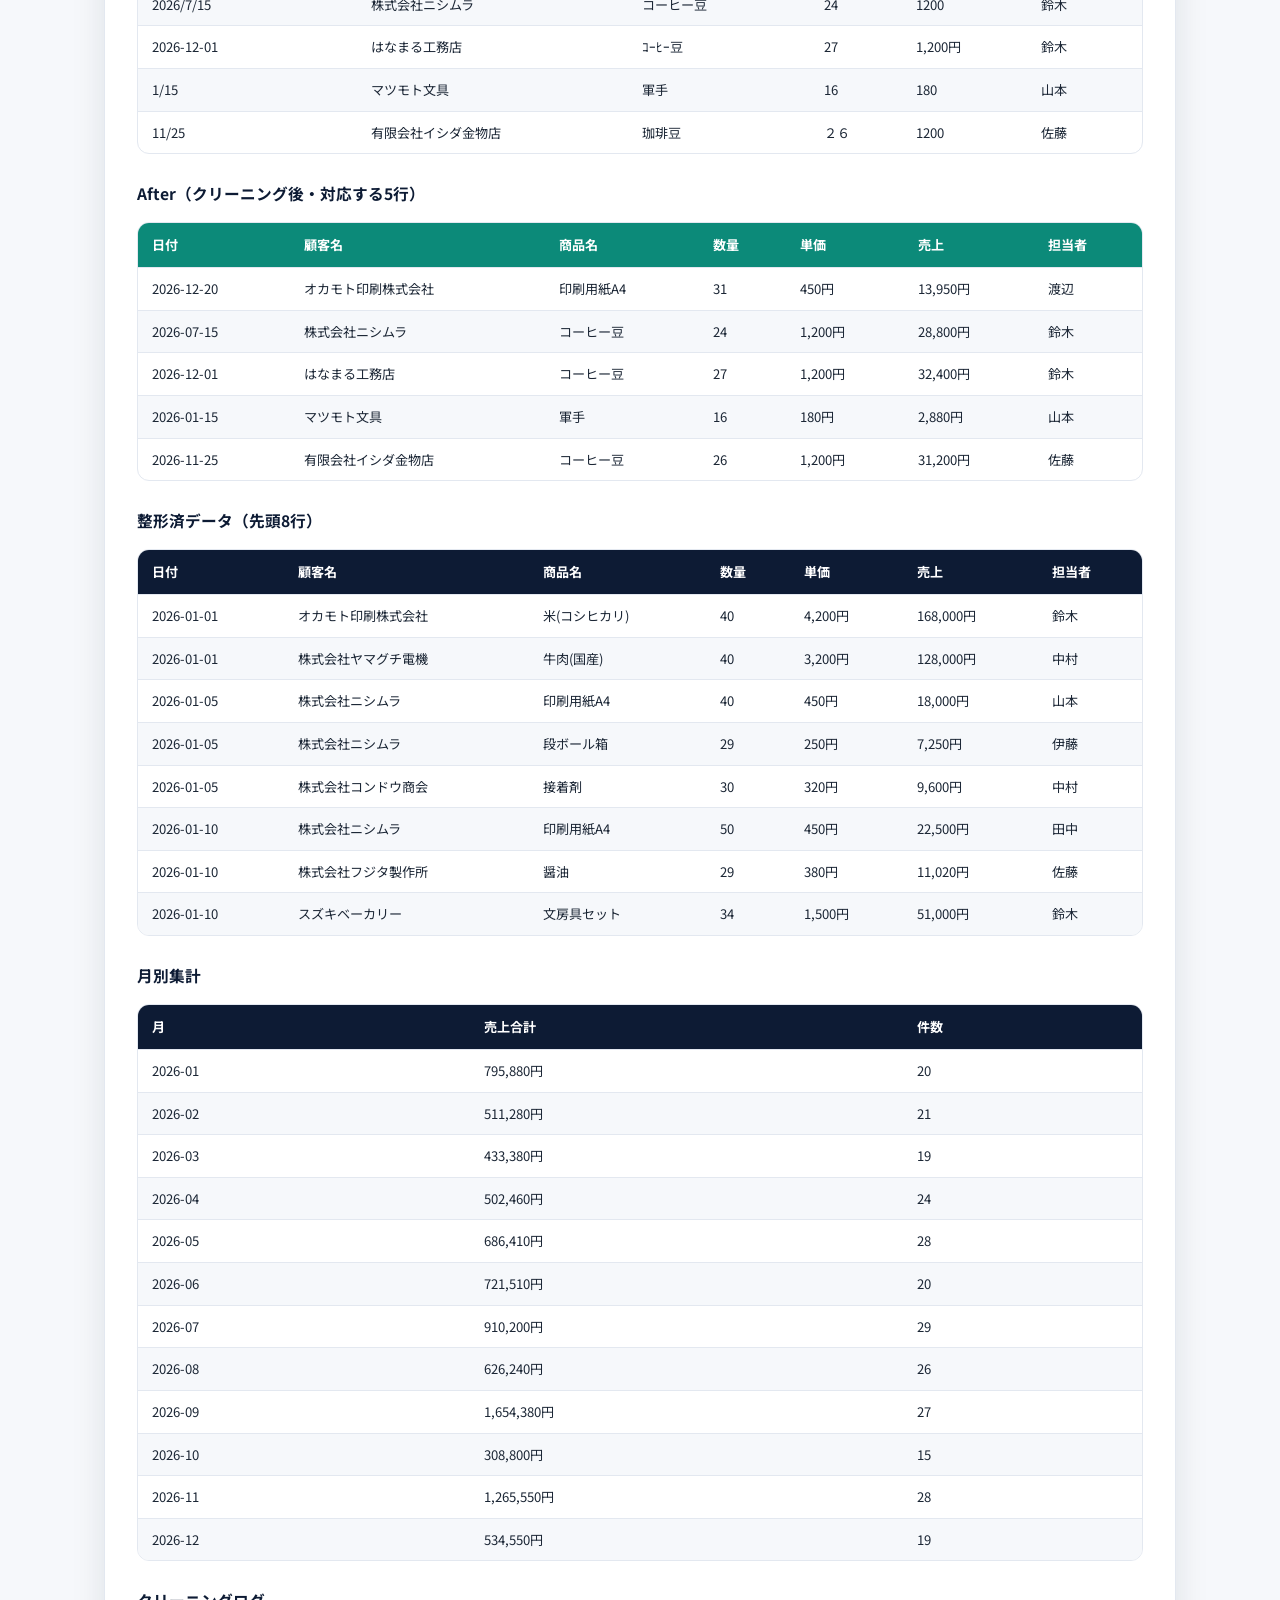
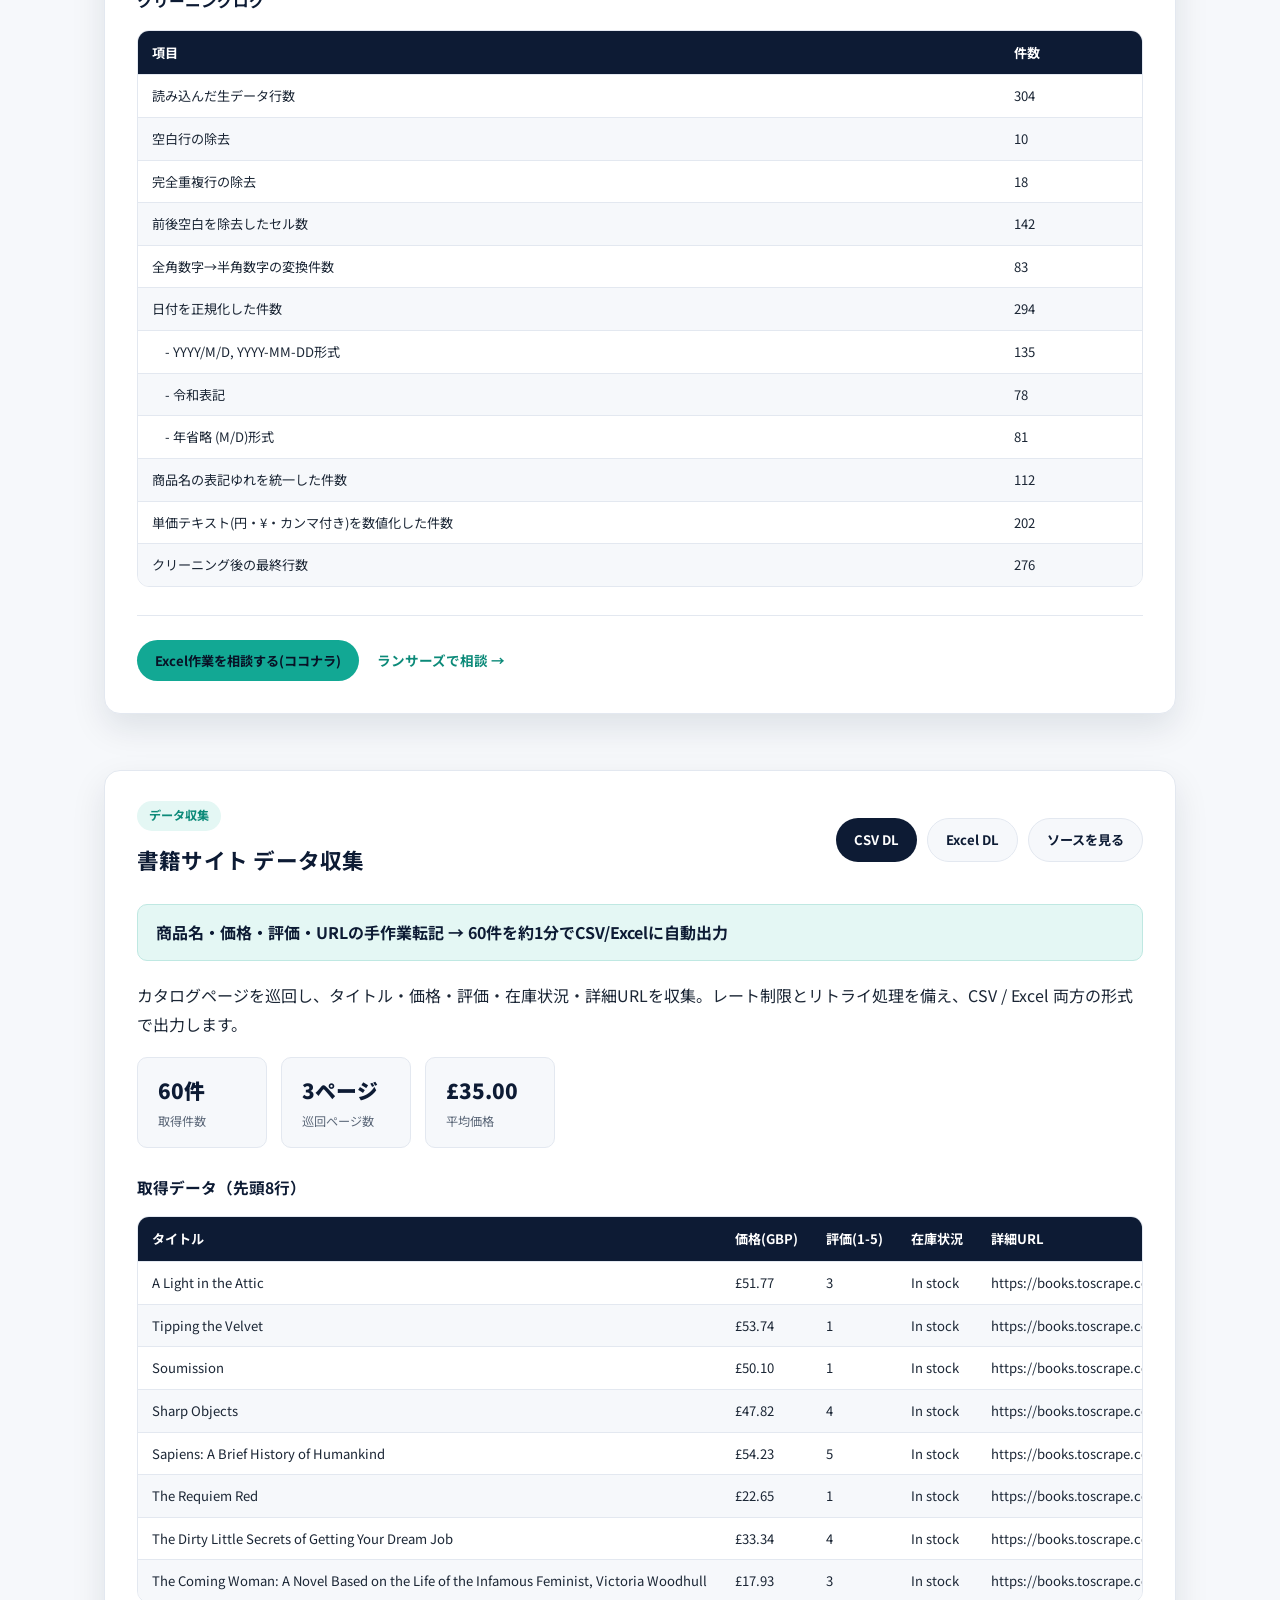
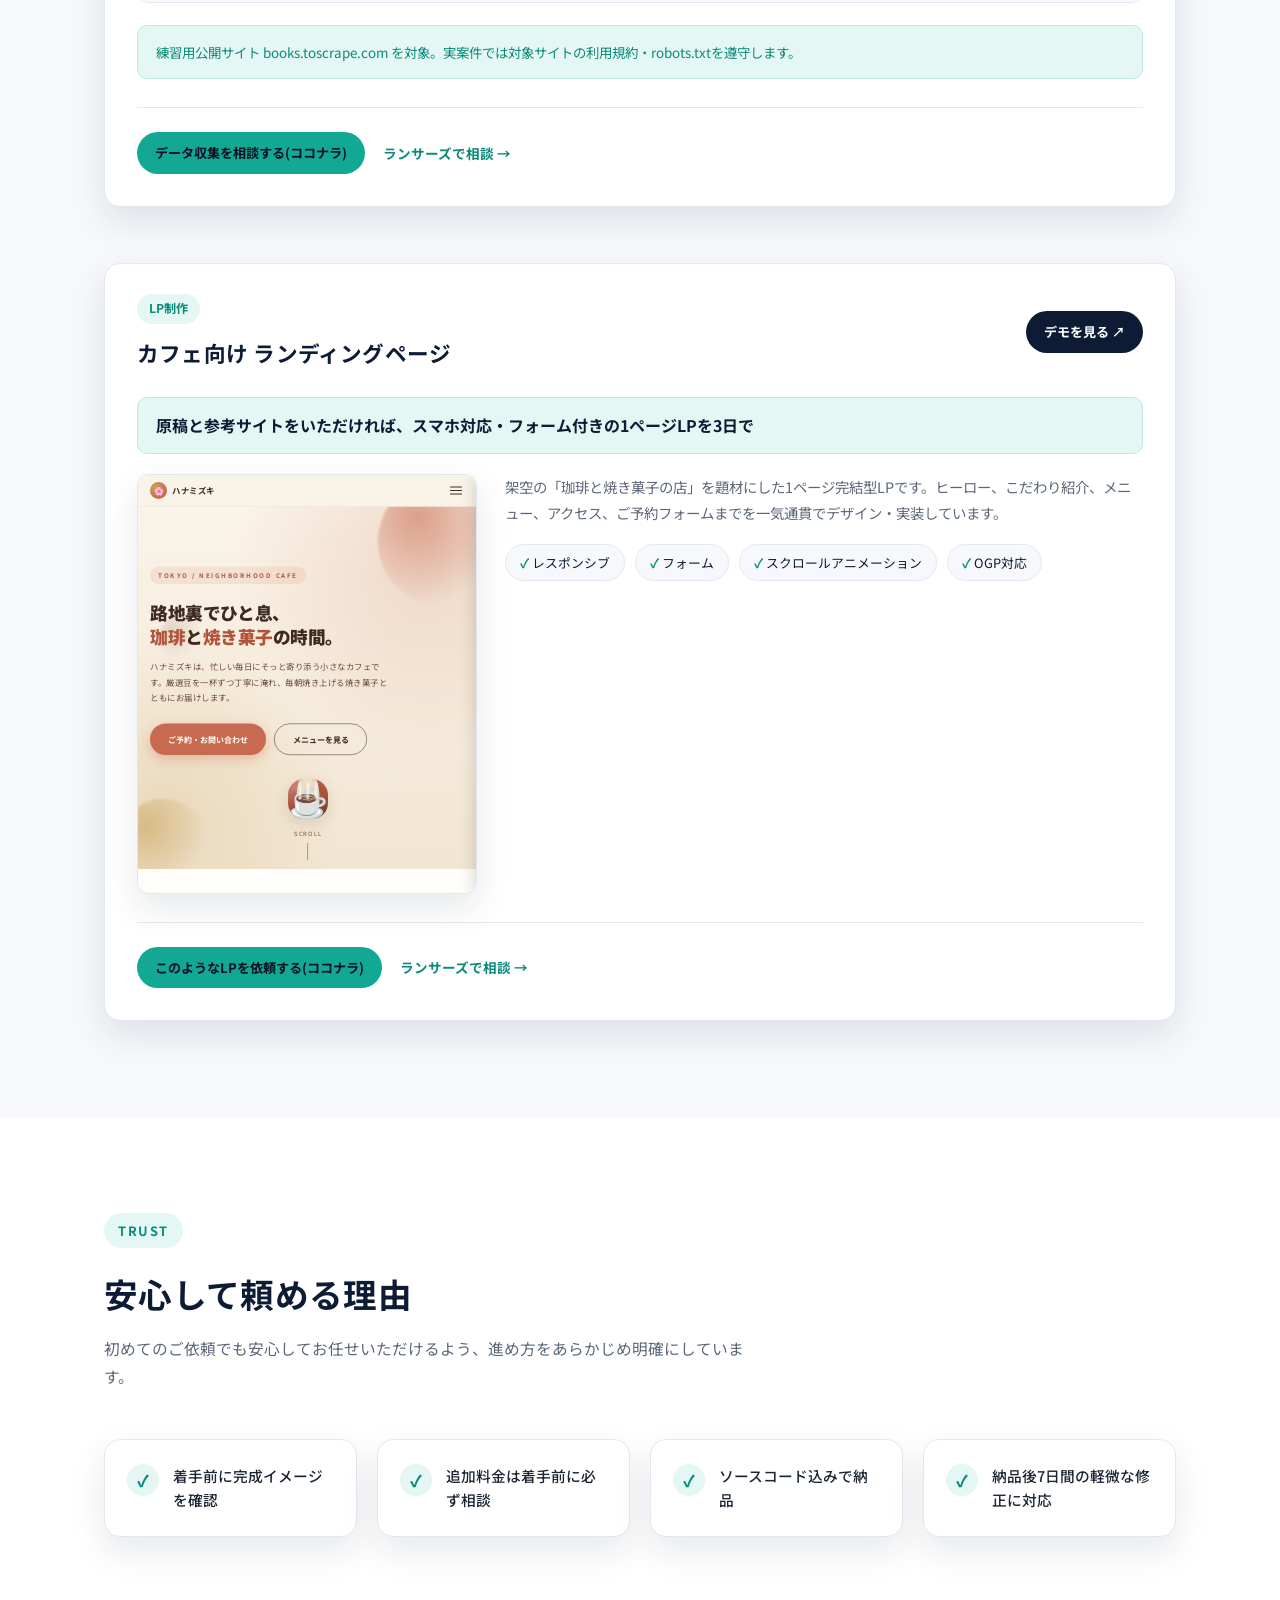
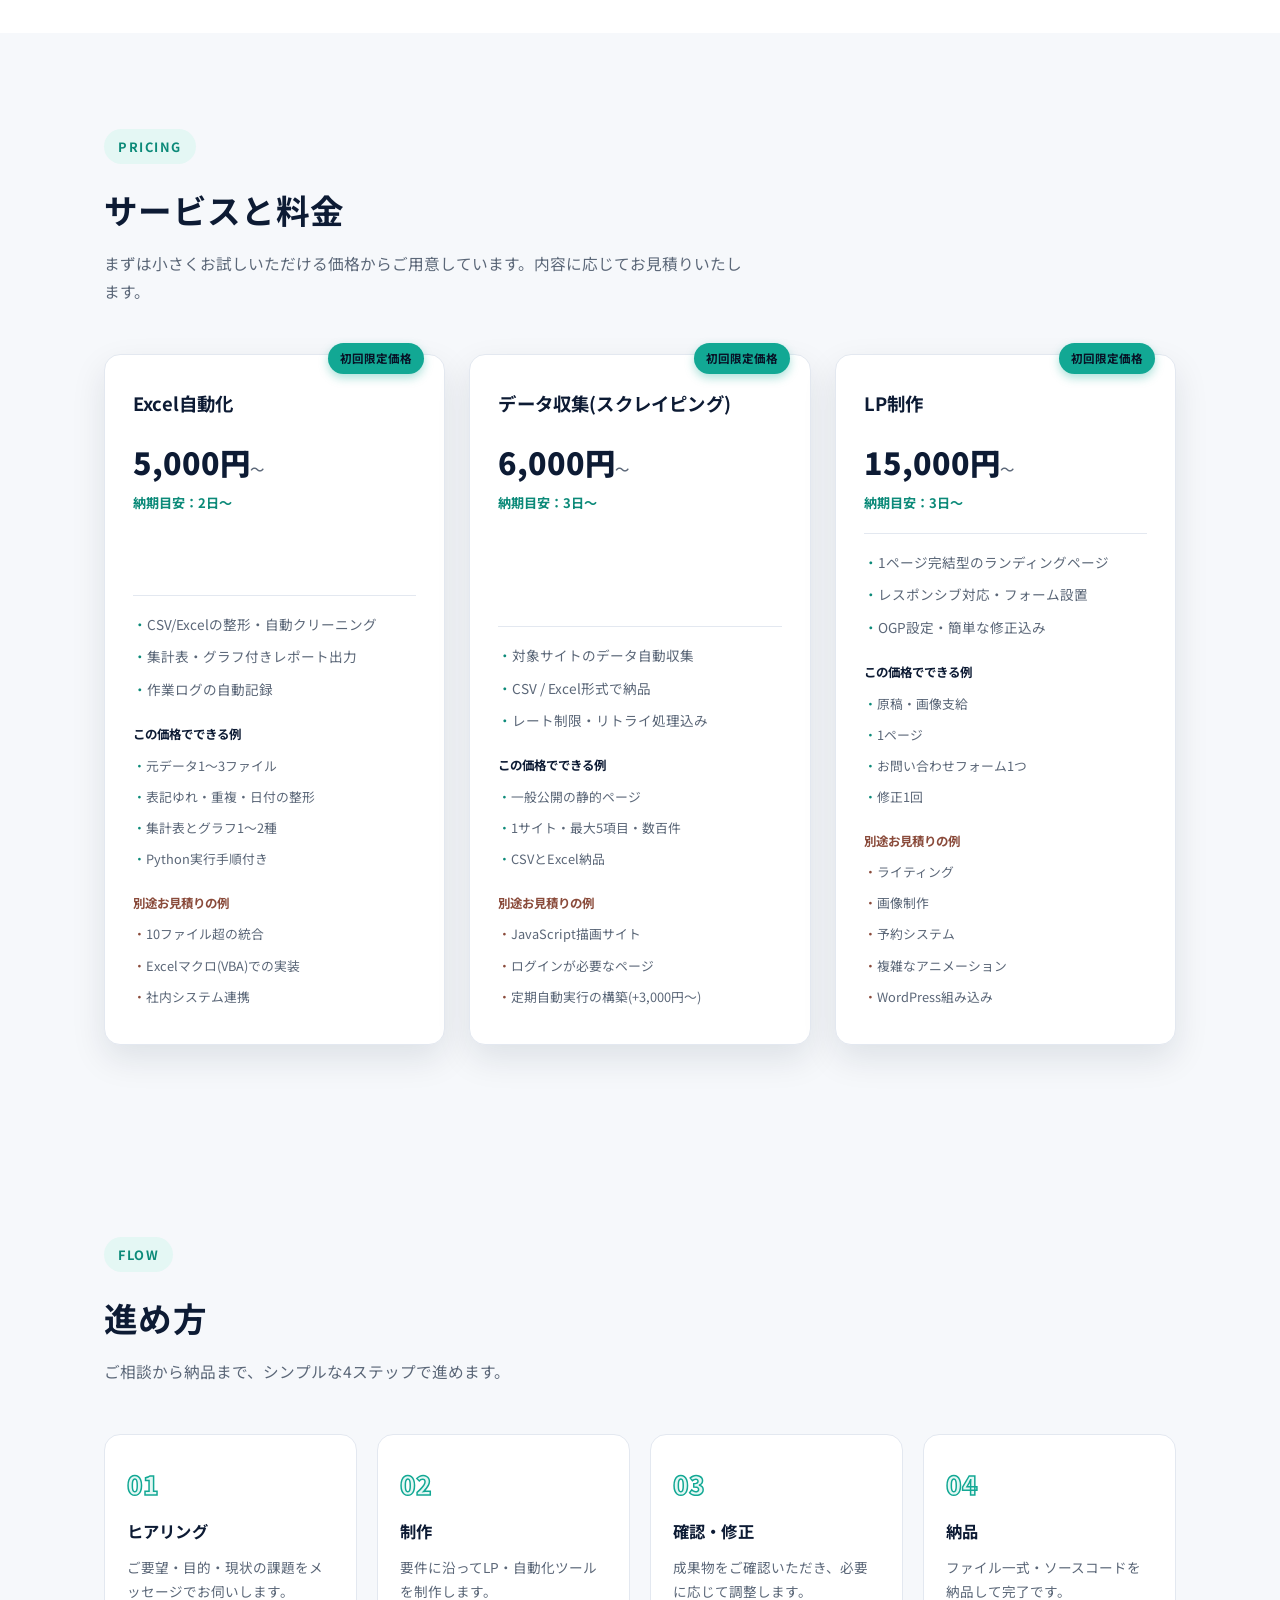
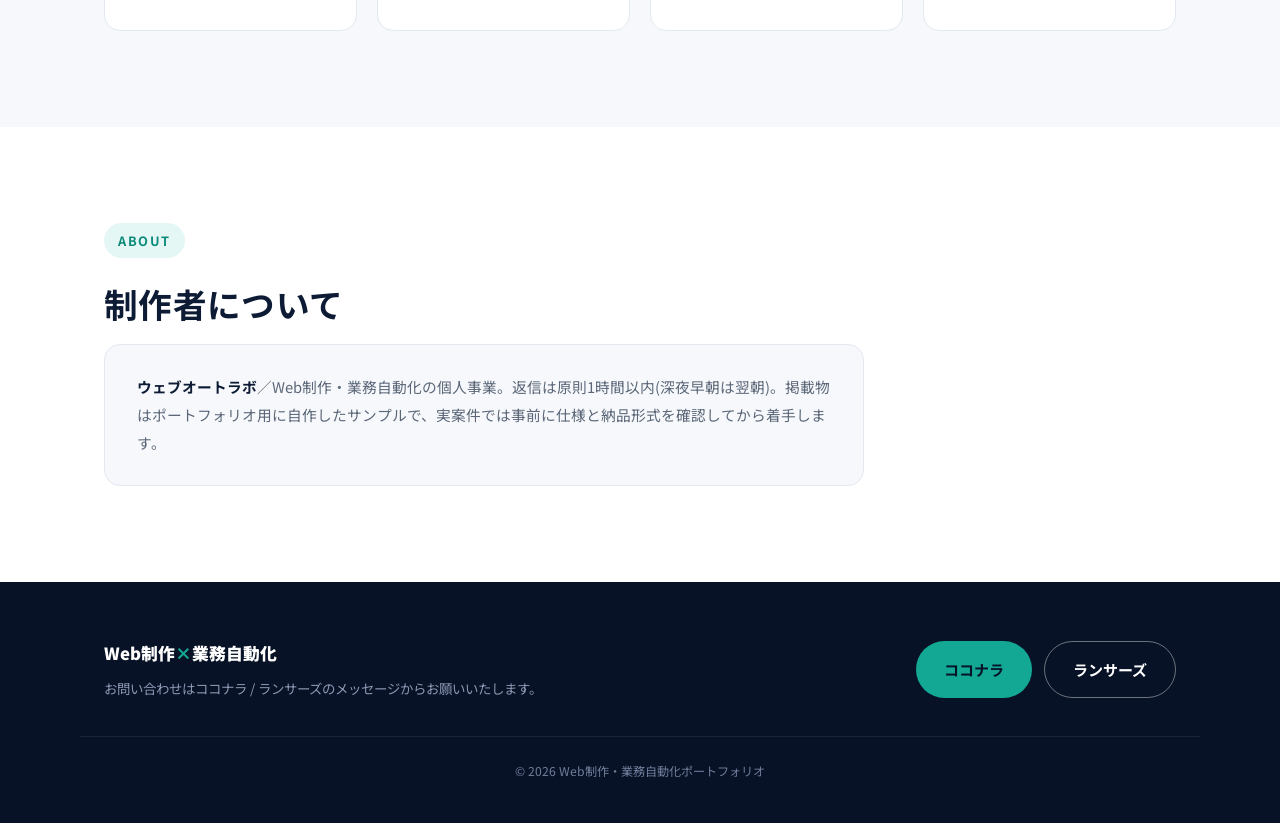
==== commit aaf1d574: "Revise portfolio hub per review: real CTA links, reordered sections, updated pricing - Replace all h" ====
--- a/index.html
+++ b/index.html
@@ -139,6 +139,12 @@
   .hero p.sub{
     color:#c7d2e6;
     font-size:1.02rem;
+    margin-bottom:10px;
+    max-width:560px;
+  }
+  .hero p.note{
+    color:#93a3c2;
+    font-size:.88rem;
     margin-bottom:34px;
     max-width:560px;
   }
@@ -249,6 +255,32 @@
     border-radius:999px;
   }
   .feature-chip::before{content:"✓ ";color:var(--accent-deep);font-weight:700;}
+  .outcome-line{
+    font-weight:700;
+    color:var(--navy);
+    font-size:1rem;
+    line-height:1.7;
+    padding:14px 18px;
+    background:var(--accent-soft);
+    border:1px solid #bfe8e2;
+    border-radius:10px;
+    margin-bottom:20px;
+  }
+  .work-cta-row{
+    display:flex;
+    align-items:center;
+    gap:18px;
+    flex-wrap:wrap;
+    margin-top:28px;
+    padding-top:24px;
+    border-top:1px solid var(--border);
+  }
+  .text-link{
+    font-size:.85rem;
+    font-weight:700;
+    color:var(--accent-deep);
+  }
+  .text-link:hover{text-decoration:underline;}
 
   /* LP thumbnail */
   .lp-preview-wrap{
@@ -390,13 +422,24 @@
     font-weight:700;
     margin-bottom:18px;
   }
-  .price-card ul{margin-top:auto;padding-top:12px;border-top:1px solid var(--border);}
+  .price-card ul.price-features{margin-top:auto;padding-top:12px;border-top:1px solid var(--border);}
   .price-card li{
     font-size:.85rem;
     color:var(--ink-soft);
     padding:4px 0;
   }
   .price-card li::before{content:"・";color:var(--accent-deep);}
+  .price-sub{margin-top:18px;}
+  .price-sub h4{
+    font-size:.78rem;
+    font-weight:700;
+    color:var(--navy);
+    margin-bottom:4px;
+  }
+  .price-sub ul{margin-top:0;}
+  .price-sub li{font-size:.8rem;}
+  .price-sub.quote h4{color:#8a4b3b;}
+  .price-sub.quote li::before{content:"・";color:#8a4b3b;}
 
   /* --- flow --- */
   .flow-grid{
@@ -420,6 +463,49 @@
   }
   .flow-card h3{color:var(--navy);font-size:1.02rem;margin-bottom:8px;}
   .flow-card p{color:var(--ink-soft);font-size:.85rem;}
+
+  /* --- trust --- */
+  .trust-grid{
+    display:grid;
+    grid-template-columns:repeat(auto-fit,minmax(230px,1fr));
+    gap:20px;
+  }
+  .trust-card{
+    background:var(--white);
+    border:1px solid var(--border);
+    border-radius:var(--radius);
+    box-shadow:var(--shadow);
+    padding:24px 22px;
+    display:flex;
+    align-items:flex-start;
+    gap:14px;
+  }
+  .trust-icon{
+    flex:none;
+    width:32px;
+    height:32px;
+    border-radius:50%;
+    background:var(--accent-soft);
+    color:var(--accent-deep);
+    display:flex;
+    align-items:center;
+    justify-content:center;
+    font-weight:900;
+  }
+  .trust-card p{color:var(--ink);font-size:.92rem;font-weight:500;line-height:1.6;}
+
+  /* --- about --- */
+  .about-block{
+    max-width:760px;
+    color:var(--ink-soft);
+    font-size:.92rem;
+    line-height:1.9;
+    background:var(--paper);
+    border:1px solid var(--border);
+    border-radius:var(--radius);
+    padding:28px 32px;
+  }
+  .about-block strong{color:var(--navy);}
 
   /* --- footer --- */
   footer{
@@ -478,22 +564,23 @@
       <a href="#pricing">料金</a>
       <a href="#flow">進め方</a>
     </nav>
-    <a class="nav-cta" href="#" data-attr="coconala-nav" target="_blank" rel="noopener">ご相談はこちら</a>
+    <a class="nav-cta" href="https://coconala.com/services/4393441" data-attr="coconala-nav" target="_blank" rel="noopener">ご相談はこちら</a>
   </div>
 </header>
 
 <section class="hero">
   <div class="wrap hero-inner">
-    <h1>小規模ビジネスのための<br><em>Web制作・業務自動化</em></h1>
-    <p class="sub">LPの制作から、日々のExcel・CSV作業の自動化、Webからのデータ収集まで。小さなチームや個人事業の「困った」をコードでまとめて解決します。</p>
+    <h1>面倒なWeb・Excel作業を、<br><em>小さく・分かりやすく</em>自動化します。</h1>
+    <p class="sub">Excel/CSV自動化｜Webデータ収集｜LP制作　5,000円〜</p>
+    <p class="note">ご相談だけでもOK。要件が固まっていなくても対応します。</p>
     <div class="pills">
+      <span class="pill">Excel・CSVデータ整理 / 自動レポート</span>
+      <span class="pill">Webデータ収集</span>
       <span class="pill">LP制作</span>
-      <span class="pill">Excel・CSVデータ整理 / 自動レポート</span>
-      <span class="pill">Webスクレイピング</span>
     </div>
     <div class="hero-ctas">
-      <a class="btn btn-accent" href="#" data-attr="coconala-hero" target="_blank" rel="noopener">ココナラで相談する</a>
-      <a class="btn btn-outline" href="#" data-attr="lancers-hero" target="_blank" rel="noopener">ランサーズで相談する</a>
+      <a class="btn btn-accent" href="https://coconala.com/services/4393441" data-attr="coconala-hero" target="_blank" rel="noopener">ココナラで相談する</a>
+      <a class="btn btn-outline" href="https://www.lancers.jp/profile/webautolab" data-attr="lancers-hero" target="_blank" rel="noopener">ランサーズで相談する</a>
     </div>
   </div>
 </section>
@@ -505,6 +592,85 @@
     <p class="section-lead reveal">実際に手を動かして作った3種類のサンプルです。コードやファイルはすべてダウンロード・閲覧できます。</p>
 
     <div class="work-grid">
+
+      <!-- Excel自動化 -->
+      <article class="work-card reveal">
+        <div class="work-head">
+          <div>
+            <span class="work-tag">Excel自動化</span>
+            <h3 class="work-title">売上データ クリーニング & 自動レポート</h3>
+          </div>
+          <div class="work-actions">
+            <a class="btn-sm btn-navy" href="excel-tool/output/売上レポート.xlsx" target="_blank" rel="noopener">レポートDL</a>
+            <a class="btn-sm btn-ghost" href="excel-tool/input/売上データ_raw.csv" target="_blank" rel="noopener">元CSV DL</a>
+            <a class="btn-sm btn-ghost" href="excel-tool/clean_and_report.py" target="_blank" rel="noopener">ソースを見る</a>
+          </div>
+        </div>
+        <div class="work-body">
+          <p class="outcome-line">304行の乱れた売上CSV → ファイルを置いて実行するだけで、整形・月別/商品別集計・グラフ付きレポートを自動生成</p>
+          <p>日付表記の統一・全角→半角変換・重複や空行の除去・表記ゆれのある商品名の統一・テキスト単価の数値化までを自動化し、装飾済みのExcelレポート(4シート)を出力します。</p>
+          <div class="work-feature-list">
+            <span class="feature-chip">日付表記統一</span>
+            <span class="feature-chip">表記ゆれ統一</span>
+            <span class="feature-chip">重複・空行除去</span>
+            <span class="feature-chip">集計 + グラフ</span>
+          </div>
+
+          <div class="subtable-title">Before（生データ抜粋・5行）</div>
+          <div class="table-scroll"><table class="data-table before-table"><thead><tr><th>日付</th><th>顧客名</th><th>商品名</th><th>数量</th><th>単価</th><th>担当者</th></tr></thead><tbody><tr><td>令和8年12月20日</td><td>オカモト印刷株式会社</td><td>印刷用紙Ａ４</td><td>31</td><td>450円</td><td>渡辺</td></tr><tr><td>2026/7/15</td><td>株式会社ニシムラ</td><td>コーヒー豆</td><td>24</td><td>1200</td><td>鈴木</td></tr><tr><td>2026-12-01</td><td>はなまる工務店</td><td>ｺｰﾋｰ豆</td><td>27</td><td>1,200円</td><td>鈴木</td></tr><tr><td>1/15</td><td>マツモト文具</td><td>軍手 </td><td>16</td><td>180</td><td>山本</td></tr><tr><td>11/25</td><td>有限会社イシダ金物店</td><td>珈琲豆</td><td>２６</td><td>1200</td><td>佐藤</td></tr></tbody></table></div>
+
+          <div class="subtable-title">After（クリーニング後・対応する5行）</div>
+          <div class="table-scroll"><table class="data-table after-table"><thead><tr><th>日付</th><th>顧客名</th><th>商品名</th><th>数量</th><th>単価</th><th>売上</th><th>担当者</th></tr></thead><tbody><tr><td>2026-12-20</td><td>オカモト印刷株式会社</td><td>印刷用紙A4</td><td>31</td><td>450円</td><td>13,950円</td><td>渡辺</td></tr><tr><td>2026-07-15</td><td>株式会社ニシムラ</td><td>コーヒー豆</td><td>24</td><td>1,200円</td><td>28,800円</td><td>鈴木</td></tr><tr><td>2026-12-01</td><td>はなまる工務店</td><td>コーヒー豆</td><td>27</td><td>1,200円</td><td>32,400円</td><td>鈴木</td></tr><tr><td>2026-01-15</td><td>マツモト文具</td><td>軍手</td><td>16</td><td>180円</td><td>2,880円</td><td>山本</td></tr><tr><td>2026-11-25</td><td>有限会社イシダ金物店</td><td>コーヒー豆</td><td>26</td><td>1,200円</td><td>31,200円</td><td>佐藤</td></tr></tbody></table></div>
+
+          <div class="subtable-title">整形済データ（先頭8行）</div>
+          <div class="table-scroll"><table class="data-table"><thead><tr><th>日付</th><th>顧客名</th><th>商品名</th><th>数量</th><th>単価</th><th>売上</th><th>担当者</th></tr></thead><tbody><tr><td>2026-01-01</td><td>オカモト印刷株式会社</td><td>米(コシヒカリ)</td><td>40</td><td>4,200円</td><td>168,000円</td><td>鈴木</td></tr><tr><td>2026-01-01</td><td>株式会社ヤマグチ電機</td><td>牛肉(国産)</td><td>40</td><td>3,200円</td><td>128,000円</td><td>中村</td></tr><tr><td>2026-01-05</td><td>株式会社ニシムラ</td><td>印刷用紙A4</td><td>40</td><td>450円</td><td>18,000円</td><td>山本</td></tr><tr><td>2026-01-05</td><td>株式会社ニシムラ</td><td>段ボール箱</td><td>29</td><td>250円</td><td>7,250円</td><td>伊藤</td></tr><tr><td>2026-01-05</td><td>株式会社コンドウ商会</td><td>接着剤</td><td>30</td><td>320円</td><td>9,600円</td><td>中村</td></tr><tr><td>2026-01-10</td><td>株式会社ニシムラ</td><td>印刷用紙A4</td><td>50</td><td>450円</td><td>22,500円</td><td>田中</td></tr><tr><td>2026-01-10</td><td>株式会社フジタ製作所</td><td>醤油</td><td>29</td><td>380円</td><td>11,020円</td><td>佐藤</td></tr><tr><td>2026-01-10</td><td>スズキベーカリー</td><td>文房具セット</td><td>34</td><td>1,500円</td><td>51,000円</td><td>鈴木</td></tr></tbody></table></div>
+
+          <div class="subtable-title">月別集計</div>
+          <div class="table-scroll"><table class="data-table"><thead><tr><th>月</th><th>売上合計</th><th>件数</th></tr></thead><tbody><tr><td>2026-01</td><td>795,880円</td><td>20</td></tr><tr><td>2026-02</td><td>511,280円</td><td>21</td></tr><tr><td>2026-03</td><td>433,380円</td><td>19</td></tr><tr><td>2026-04</td><td>502,460円</td><td>24</td></tr><tr><td>2026-05</td><td>686,410円</td><td>28</td></tr><tr><td>2026-06</td><td>721,510円</td><td>20</td></tr><tr><td>2026-07</td><td>910,200円</td><td>29</td></tr><tr><td>2026-08</td><td>626,240円</td><td>26</td></tr><tr><td>2026-09</td><td>1,654,380円</td><td>27</td></tr><tr><td>2026-10</td><td>308,800円</td><td>15</td></tr><tr><td>2026-11</td><td>1,265,550円</td><td>28</td></tr><tr><td>2026-12</td><td>534,550円</td><td>19</td></tr></tbody></table></div>
+
+          <div class="subtable-title">クリーニングログ</div>
+          <div class="table-scroll"><table class="data-table log-table"><thead><tr><th>項目</th><th>件数</th></tr></thead><tbody><tr><td>読み込んだ生データ行数</td><td>304</td></tr><tr><td>空白行の除去</td><td>10</td></tr><tr><td>完全重複行の除去</td><td>18</td></tr><tr><td>前後空白を除去したセル数</td><td>142</td></tr><tr><td>全角数字→半角数字の変換件数</td><td>83</td></tr><tr><td>日付を正規化した件数</td><td>294</td></tr><tr><td>　- YYYY/M/D, YYYY-MM-DD形式</td><td>135</td></tr><tr><td>　- 令和表記</td><td>78</td></tr><tr><td>　- 年省略 (M/D)形式</td><td>81</td></tr><tr><td>商品名の表記ゆれを統一した件数</td><td>112</td></tr><tr><td>単価テキスト(円・¥・カンマ付き)を数値化した件数</td><td>202</td></tr><tr><td>クリーニング後の最終行数</td><td>276</td></tr></tbody></table></div>
+
+          <div class="work-cta-row">
+            <a class="btn btn-accent btn-sm" href="https://coconala.com/services/4393454" target="_blank" rel="noopener">Excel作業を相談する(ココナラ)</a>
+            <a class="text-link" href="https://www.lancers.jp/profile/webautolab" target="_blank" rel="noopener">ランサーズで相談 →</a>
+          </div>
+        </div>
+      </article>
+
+      <!-- データ収集(スクレイピング) -->
+      <article class="work-card reveal">
+        <div class="work-head">
+          <div>
+            <span class="work-tag">データ収集</span>
+            <h3 class="work-title">書籍サイト データ収集</h3>
+          </div>
+          <div class="work-actions">
+            <a class="btn-sm btn-navy" href="scraper/output/books.csv" target="_blank" rel="noopener">CSV DL</a>
+            <a class="btn-sm btn-ghost" href="scraper/output/books.xlsx" target="_blank" rel="noopener">Excel DL</a>
+            <a class="btn-sm btn-ghost" href="scraper/scrape_books.py" target="_blank" rel="noopener">ソースを見る</a>
+          </div>
+        </div>
+        <div class="work-body">
+          <p class="outcome-line">商品名・価格・評価・URLの手作業転記 → 60件を約1分でCSV/Excelに自動出力</p>
+          <p>カタログページを巡回し、タイトル・価格・評価・在庫状況・詳細URLを収集。レート制限とリトライ処理を備え、CSV / Excel 両方の形式で出力します。</p>
+          <div class="stat-row">
+            <div class="stat-box"><div class="num">60件</div><div class="lbl">取得件数</div></div>
+            <div class="stat-box"><div class="num">3ページ</div><div class="lbl">巡回ページ数</div></div>
+            <div class="stat-box"><div class="num">£35.00</div><div class="lbl">平均価格</div></div>
+          </div>
+
+          <div class="subtable-title">取得データ（先頭8行）</div>
+          <div class="table-scroll"><table class="data-table books-table"><thead><tr><th>タイトル</th><th>価格(GBP)</th><th>評価(1-5)</th><th>在庫状況</th><th>詳細URL</th></tr></thead><tbody><tr><td>A Light in the Attic</td><td>£51.77</td><td>3</td><td>In stock</td><td>https://books.toscrape.com/catalogue/a-light-in-the-attic_1000/index.html</td></tr><tr><td>Tipping the Velvet</td><td>£53.74</td><td>1</td><td>In stock</td><td>https://books.toscrape.com/catalogue/tipping-the-velvet_999/index.html</td></tr><tr><td>Soumission</td><td>£50.10</td><td>1</td><td>In stock</td><td>https://books.toscrape.com/catalogue/soumission_998/index.html</td></tr><tr><td>Sharp Objects</td><td>£47.82</td><td>4</td><td>In stock</td><td>https://books.toscrape.com/catalogue/sharp-objects_997/index.html</td></tr><tr><td>Sapiens: A Brief History of Humankind</td><td>£54.23</td><td>5</td><td>In stock</td><td>https://books.toscrape.com/catalogue/sapiens-a-brief-history-of-humankind_996/index.html</td></tr><tr><td>The Requiem Red</td><td>£22.65</td><td>1</td><td>In stock</td><td>https://books.toscrape.com/catalogue/the-requiem-red_995/index.html</td></tr><tr><td>The Dirty Little Secrets of Getting Your Dream Job</td><td>£33.34</td><td>4</td><td>In stock</td><td>https://books.toscrape.com/catalogue/the-dirty-little-secrets-of-getting-your-dream-job_994/index.html</td></tr><tr><td>The Coming Woman: A Novel Based on the Life of the Infamous Feminist, Victoria Woodhull</td><td>£17.93</td><td>3</td><td>In stock</td><td>https://books.toscrape.com/catalogue/the-coming-woman-a-novel-based-on-the-life-of-the-infamous-feminist-victoria-woodhull_993/index.html</td></tr></tbody></table></div>
+
+          <div class="note-box">練習用公開サイト books.toscrape.com を対象。実案件では対象サイトの利用規約・robots.txtを遵守します。</div>
+
+          <div class="work-cta-row">
+            <a class="btn btn-accent btn-sm" href="https://coconala.com/services/4393457" target="_blank" rel="noopener">データ収集を相談する(ココナラ)</a>
+            <a class="text-link" href="https://www.lancers.jp/profile/webautolab" target="_blank" rel="noopener">ランサーズで相談 →</a>
+          </div>
+        </div>
+      </article>
 
       <!-- LP制作 -->
       <article class="work-card reveal">
@@ -518,6 +684,7 @@
           </div>
         </div>
         <div class="work-body">
+          <p class="outcome-line">原稿と参考サイトをいただければ、スマホ対応・フォーム付きの1ページLPを3日で</p>
           <div class="lp-preview-wrap">
             <div class="iframe-thumb">
               <iframe src="lp-sample/index.html" loading="lazy" title="LP制作サンプルプレビュー"></iframe>
@@ -532,73 +699,11 @@
               </div>
             </div>
           </div>
-        </div>
-      </article>
-
-      <!-- Excel自動化 -->
-      <article class="work-card reveal">
-        <div class="work-head">
-          <div>
-            <span class="work-tag">Excel自動化</span>
-            <h3 class="work-title">売上データ クリーニング & 自動レポート</h3>
-          </div>
-          <div class="work-actions">
-            <a class="btn-sm btn-navy" href="excel-tool/output/売上レポート.xlsx" target="_blank" rel="noopener">レポートDL</a>
-            <a class="btn-sm btn-ghost" href="excel-tool/input/売上データ_raw.csv" target="_blank" rel="noopener">元CSV DL</a>
-            <a class="btn-sm btn-ghost" href="excel-tool/clean_and_report.py" target="_blank" rel="noopener">ソースを見る</a>
-          </div>
-        </div>
-        <div class="work-body">
-          <p>日付表記の統一・全角→半角変換・重複や空行の除去・表記ゆれのある商品名の統一・テキスト単価の数値化までを自動化し、装飾済みのExcelレポート(4シート)を出力します。</p>
-          <div class="work-feature-list">
-            <span class="feature-chip">日付表記統一</span>
-            <span class="feature-chip">表記ゆれ統一</span>
-            <span class="feature-chip">重複・空行除去</span>
-            <span class="feature-chip">集計 + グラフ</span>
-          </div>
-
-          <div class="subtable-title">Before（生データ抜粋・5行）</div>
-          <div class="table-scroll"><table class="data-table before-table"><thead><tr><th>日付</th><th>顧客名</th><th>商品名</th><th>数量</th><th>単価</th><th>担当者</th></tr></thead><tbody><tr><td>令和8年12月20日</td><td>オカモト印刷株式会社</td><td>印刷用紙Ａ４</td><td>31</td><td>450円</td><td>渡辺</td></tr><tr><td>2026/7/15</td><td>株式会社ニシムラ</td><td>コーヒー豆</td><td>24</td><td>1200</td><td>鈴木</td></tr><tr><td>2026-12-01</td><td>はなまる工務店</td><td>ｺｰﾋｰ豆</td><td>27</td><td>1,200円</td><td>鈴木</td></tr><tr><td>1/15</td><td>マツモト文具</td><td>軍手 </td><td>16</td><td>180</td><td>山本</td></tr><tr><td>11/25</td><td>有限会社イシダ金物店</td><td>珈琲豆</td><td>２６</td><td>1200</td><td>佐藤</td></tr></tbody></table></div>
-
-          <div class="subtable-title">After（クリーニング後・対応する5行）</div>
-          <div class="table-scroll"><table class="data-table after-table"><thead><tr><th>日付</th><th>顧客名</th><th>商品名</th><th>数量</th><th>単価</th><th>売上</th><th>担当者</th></tr></thead><tbody><tr><td>2026-12-20</td><td>オカモト印刷株式会社</td><td>印刷用紙A4</td><td>31</td><td>450円</td><td>13,950円</td><td>渡辺</td></tr><tr><td>2026-07-15</td><td>株式会社ニシムラ</td><td>コーヒー豆</td><td>24</td><td>1,200円</td><td>28,800円</td><td>鈴木</td></tr><tr><td>2026-12-01</td><td>はなまる工務店</td><td>コーヒー豆</td><td>27</td><td>1,200円</td><td>32,400円</td><td>鈴木</td></tr><tr><td>2026-01-15</td><td>マツモト文具</td><td>軍手</td><td>16</td><td>180円</td><td>2,880円</td><td>山本</td></tr><tr><td>2026-11-25</td><td>有限会社イシダ金物店</td><td>コーヒー豆</td><td>26</td><td>1,200円</td><td>31,200円</td><td>佐藤</td></tr></tbody></table></div>
-
-          <div class="subtable-title">整形済データ（先頭8行）</div>
-          <div class="table-scroll"><table class="data-table"><thead><tr><th>日付</th><th>顧客名</th><th>商品名</th><th>数量</th><th>単価</th><th>売上</th><th>担当者</th></tr></thead><tbody><tr><td>2026-01-01</td><td>オカモト印刷株式会社</td><td>米(コシヒカリ)</td><td>40</td><td>4,200円</td><td>168,000円</td><td>鈴木</td></tr><tr><td>2026-01-01</td><td>株式会社ヤマグチ電機</td><td>牛肉(国産)</td><td>40</td><td>3,200円</td><td>128,000円</td><td>中村</td></tr><tr><td>2026-01-05</td><td>株式会社ニシムラ</td><td>印刷用紙A4</td><td>40</td><td>450円</td><td>18,000円</td><td>山本</td></tr><tr><td>2026-01-05</td><td>株式会社ニシムラ</td><td>段ボール箱</td><td>29</td><td>250円</td><td>7,250円</td><td>伊藤</td></tr><tr><td>2026-01-05</td><td>株式会社コンドウ商会</td><td>接着剤</td><td>30</td><td>320円</td><td>9,600円</td><td>中村</td></tr><tr><td>2026-01-10</td><td>株式会社ニシムラ</td><td>印刷用紙A4</td><td>50</td><td>450円</td><td>22,500円</td><td>田中</td></tr><tr><td>2026-01-10</td><td>株式会社フジタ製作所</td><td>醤油</td><td>29</td><td>380円</td><td>11,020円</td><td>佐藤</td></tr><tr><td>2026-01-10</td><td>スズキベーカリー</td><td>文房具セット</td><td>34</td><td>1,500円</td><td>51,000円</td><td>鈴木</td></tr></tbody></table></div>
-
-          <div class="subtable-title">月別集計</div>
-          <div class="table-scroll"><table class="data-table"><thead><tr><th>月</th><th>売上合計</th><th>件数</th></tr></thead><tbody><tr><td>2026-01</td><td>795,880円</td><td>20</td></tr><tr><td>2026-02</td><td>511,280円</td><td>21</td></tr><tr><td>2026-03</td><td>433,380円</td><td>19</td></tr><tr><td>2026-04</td><td>502,460円</td><td>24</td></tr><tr><td>2026-05</td><td>686,410円</td><td>28</td></tr><tr><td>2026-06</td><td>721,510円</td><td>20</td></tr><tr><td>2026-07</td><td>910,200円</td><td>29</td></tr><tr><td>2026-08</td><td>626,240円</td><td>26</td></tr><tr><td>2026-09</td><td>1,654,380円</td><td>27</td></tr><tr><td>2026-10</td><td>308,800円</td><td>15</td></tr><tr><td>2026-11</td><td>1,265,550円</td><td>28</td></tr><tr><td>2026-12</td><td>534,550円</td><td>19</td></tr></tbody></table></div>
-
-          <div class="subtable-title">クリーニングログ</div>
-          <div class="table-scroll"><table class="data-table log-table"><thead><tr><th>項目</th><th>件数</th></tr></thead><tbody><tr><td>読み込んだ生データ行数</td><td>304</td></tr><tr><td>空白行の除去</td><td>10</td></tr><tr><td>完全重複行の除去</td><td>18</td></tr><tr><td>前後空白を除去したセル数</td><td>142</td></tr><tr><td>全角数字→半角数字の変換件数</td><td>83</td></tr><tr><td>日付を正規化した件数</td><td>294</td></tr><tr><td>　- YYYY/M/D, YYYY-MM-DD形式</td><td>135</td></tr><tr><td>　- 令和表記</td><td>78</td></tr><tr><td>　- 年省略 (M/D)形式</td><td>81</td></tr><tr><td>商品名の表記ゆれを統一した件数</td><td>112</td></tr><tr><td>単価テキスト(円・¥・カンマ付き)を数値化した件数</td><td>202</td></tr><tr><td>クリーニング後の最終行数</td><td>276</td></tr></tbody></table></div>
-        </div>
-      </article>
-
-      <!-- スクレイピング -->
-      <article class="work-card reveal">
-        <div class="work-head">
-          <div>
-            <span class="work-tag">スクレイピング</span>
-            <h3 class="work-title">書籍サイト データ収集</h3>
-          </div>
-          <div class="work-actions">
-            <a class="btn-sm btn-navy" href="scraper/output/books.csv" target="_blank" rel="noopener">CSV DL</a>
-            <a class="btn-sm btn-ghost" href="scraper/output/books.xlsx" target="_blank" rel="noopener">Excel DL</a>
-            <a class="btn-sm btn-ghost" href="scraper/scrape_books.py" target="_blank" rel="noopener">ソースを見る</a>
-          </div>
-        </div>
-        <div class="work-body">
-          <p>カタログページを巡回し、タイトル・価格・評価・在庫状況・詳細URLを収集。レート制限とリトライ処理を備え、CSV / Excel 両方の形式で出力します。</p>
-          <div class="stat-row">
-            <div class="stat-box"><div class="num">60件</div><div class="lbl">取得件数</div></div>
-            <div class="stat-box"><div class="num">3ページ</div><div class="lbl">巡回ページ数</div></div>
-            <div class="stat-box"><div class="num">£35.00</div><div class="lbl">平均価格</div></div>
-          </div>
-
-          <div class="subtable-title">取得データ（先頭8行）</div>
-          <div class="table-scroll"><table class="data-table books-table"><thead><tr><th>タイトル</th><th>価格(GBP)</th><th>評価(1-5)</th><th>在庫状況</th><th>詳細URL</th></tr></thead><tbody><tr><td>A Light in the Attic</td><td>£51.77</td><td>3</td><td>In stock</td><td>https://books.toscrape.com/catalogue/a-light-in-the-attic_1000/index.html</td></tr><tr><td>Tipping the Velvet</td><td>£53.74</td><td>1</td><td>In stock</td><td>https://books.toscrape.com/catalogue/tipping-the-velvet_999/index.html</td></tr><tr><td>Soumission</td><td>£50.10</td><td>1</td><td>In stock</td><td>https://books.toscrape.com/catalogue/soumission_998/index.html</td></tr><tr><td>Sharp Objects</td><td>£47.82</td><td>4</td><td>In stock</td><td>https://books.toscrape.com/catalogue/sharp-objects_997/index.html</td></tr><tr><td>Sapiens: A Brief History of Humankind</td><td>£54.23</td><td>5</td><td>In stock</td><td>https://books.toscrape.com/catalogue/sapiens-a-brief-history-of-humankind_996/index.html</td></tr><tr><td>The Requiem Red</td><td>£22.65</td><td>1</td><td>In stock</td><td>https://books.toscrape.com/catalogue/the-requiem-red_995/index.html</td></tr><tr><td>The Dirty Little Secrets of Getting Your Dream Job</td><td>£33.34</td><td>4</td><td>In stock</td><td>https://books.toscrape.com/catalogue/the-dirty-little-secrets-of-getting-your-dream-job_994/index.html</td></tr><tr><td>The Coming Woman: A Novel Based on the Life of the Infamous Feminist, Victoria Woodhull</td><td>£17.93</td><td>3</td><td>In stock</td><td>https://books.toscrape.com/catalogue/the-coming-woman-a-novel-based-on-the-life-of-the-infamous-feminist-victoria-woodhull_993/index.html</td></tr></tbody></table></div>
-
-          <div class="note-box">練習用公開サイト books.toscrape.com を対象。実案件では対象サイトの利用規約・robots.txtを遵守します。</div>
+
+          <div class="work-cta-row">
+            <a class="btn btn-accent btn-sm" href="https://coconala.com/services/4393441" target="_blank" rel="noopener">このようなLPを依頼する(ココナラ)</a>
+            <a class="text-link" href="https://www.lancers.jp/profile/webautolab" target="_blank" rel="noopener">ランサーズで相談 →</a>
+          </div>
         </div>
       </article>
 
@@ -606,45 +711,123 @@
   </div>
 </section>
 
-<section id="pricing" style="background:var(--white);">
+<section id="trust" style="background:var(--white);">
+  <div class="wrap">
+    <span class="eyebrow reveal">TRUST</span>
+    <h2 class="section-title reveal">安心して頼める理由</h2>
+    <p class="section-lead reveal">初めてのご依頼でも安心してお任せいただけるよう、進め方をあらかじめ明確にしています。</p>
+    <div class="trust-grid">
+      <div class="trust-card reveal">
+        <div class="trust-icon">✓</div>
+        <p>着手前に完成イメージを確認</p>
+      </div>
+      <div class="trust-card reveal">
+        <div class="trust-icon">✓</div>
+        <p>追加料金は着手前に必ず相談</p>
+      </div>
+      <div class="trust-card reveal">
+        <div class="trust-icon">✓</div>
+        <p>ソースコード込みで納品</p>
+      </div>
+      <div class="trust-card reveal">
+        <div class="trust-icon">✓</div>
+        <p>納品後7日間の軽微な修正に対応</p>
+      </div>
+    </div>
+  </div>
+</section>
+
+<section id="pricing">
   <div class="wrap">
     <span class="eyebrow reveal">PRICING</span>
     <h2 class="section-title reveal">サービスと料金</h2>
     <p class="section-lead reveal">まずは小さくお試しいただける価格からご用意しています。内容に応じてお見積りいたします。</p>
 
     <div class="price-grid">
-      <div class="price-card reveal">
-        <span class="price-badge">初回限定価格</span>
-        <h3>LP制作</h3>
-        <div class="price-value">8,000円<span>〜</span></div>
-        <div class="price-days">納期目安：3日〜</div>
-        <ul>
-          <li>1ページ完結型のランディングページ</li>
-          <li>レスポンシブ対応・フォーム設置</li>
-          <li>OGP設定・簡単な修正込み</li>
-        </ul>
-      </div>
       <div class="price-card reveal">
         <span class="price-badge">初回限定価格</span>
         <h3>Excel自動化</h3>
         <div class="price-value">5,000円<span>〜</span></div>
         <div class="price-days">納期目安：2日〜</div>
-        <ul>
+        <ul class="price-features">
           <li>CSV/Excelの整形・自動クリーニング</li>
           <li>集計表・グラフ付きレポート出力</li>
           <li>作業ログの自動記録</li>
         </ul>
+        <div class="price-sub">
+          <h4>この価格でできる例</h4>
+          <ul>
+            <li>元データ1〜3ファイル</li>
+            <li>表記ゆれ・重複・日付の整形</li>
+            <li>集計表とグラフ1〜2種</li>
+            <li>Python実行手順付き</li>
+          </ul>
+        </div>
+        <div class="price-sub quote">
+          <h4>別途お見積りの例</h4>
+          <ul>
+            <li>10ファイル超の統合</li>
+            <li>Excelマクロ(VBA)での実装</li>
+            <li>社内システム連携</li>
+          </ul>
+        </div>
       </div>
       <div class="price-card reveal">
         <span class="price-badge">初回限定価格</span>
-        <h3>スクレイピング</h3>
+        <h3>データ収集(スクレイピング)</h3>
         <div class="price-value">6,000円<span>〜</span></div>
         <div class="price-days">納期目安：3日〜</div>
-        <ul>
+        <ul class="price-features">
           <li>対象サイトのデータ自動収集</li>
           <li>CSV / Excel形式で納品</li>
           <li>レート制限・リトライ処理込み</li>
         </ul>
+        <div class="price-sub">
+          <h4>この価格でできる例</h4>
+          <ul>
+            <li>一般公開の静的ページ</li>
+            <li>1サイト・最大5項目・数百件</li>
+            <li>CSVとExcel納品</li>
+          </ul>
+        </div>
+        <div class="price-sub quote">
+          <h4>別途お見積りの例</h4>
+          <ul>
+            <li>JavaScript描画サイト</li>
+            <li>ログインが必要なページ</li>
+            <li>定期自動実行の構築(+3,000円〜)</li>
+          </ul>
+        </div>
+      </div>
+      <div class="price-card reveal">
+        <span class="price-badge">初回限定価格</span>
+        <h3>LP制作</h3>
+        <div class="price-value">15,000円<span>〜</span></div>
+        <div class="price-days">納期目安：3日〜</div>
+        <ul class="price-features">
+          <li>1ページ完結型のランディングページ</li>
+          <li>レスポンシブ対応・フォーム設置</li>
+          <li>OGP設定・簡単な修正込み</li>
+        </ul>
+        <div class="price-sub">
+          <h4>この価格でできる例</h4>
+          <ul>
+            <li>原稿・画像支給</li>
+            <li>1ページ</li>
+            <li>お問い合わせフォーム1つ</li>
+            <li>修正1回</li>
+          </ul>
+        </div>
+        <div class="price-sub quote">
+          <h4>別途お見積りの例</h4>
+          <ul>
+            <li>ライティング</li>
+            <li>画像制作</li>
+            <li>予約システム</li>
+            <li>複雑なアニメーション</li>
+            <li>WordPress組み込み</li>
+          </ul>
+        </div>
       </div>
     </div>
   </div>
@@ -680,6 +863,16 @@
   </div>
 </section>
 
+<section id="about" style="background:var(--white);">
+  <div class="wrap">
+    <span class="eyebrow reveal">ABOUT</span>
+    <h2 class="section-title reveal">制作者について</h2>
+    <div class="about-block reveal">
+      <p><strong>ウェブオートラボ</strong>／Web制作・業務自動化の個人事業。返信は原則1時間以内(深夜早朝は翌朝)。掲載物はポートフォリオ用に自作したサンプルで、実案件では事前に仕様と納品形式を確認してから着手します。</p>
+    </div>
+  </div>
+</section>
+
 <footer>
   <div class="wrap footer-inner">
     <div>
@@ -687,8 +880,8 @@
       <p class="footer-note" style="margin-top:8px;">お問い合わせはココナラ / ランサーズのメッセージからお願いいたします。</p>
     </div>
     <div class="footer-ctas">
-      <a class="btn btn-accent" href="#" data-attr="coconala-footer" target="_blank" rel="noopener">ココナラ</a>
-      <a class="btn btn-outline" href="#" data-attr="lancers-footer" target="_blank" rel="noopener">ランサーズ</a>
+      <a class="btn btn-accent" href="https://coconala.com/services/4393441" data-attr="coconala-footer" target="_blank" rel="noopener">ココナラ</a>
+      <a class="btn btn-outline" href="https://www.lancers.jp/profile/webautolab" data-attr="lancers-footer" target="_blank" rel="noopener">ランサーズ</a>
     </div>
   </div>
   <div class="footer-bottom wrap">© 2026 Web制作・業務自動化ポートフォリオ</div>
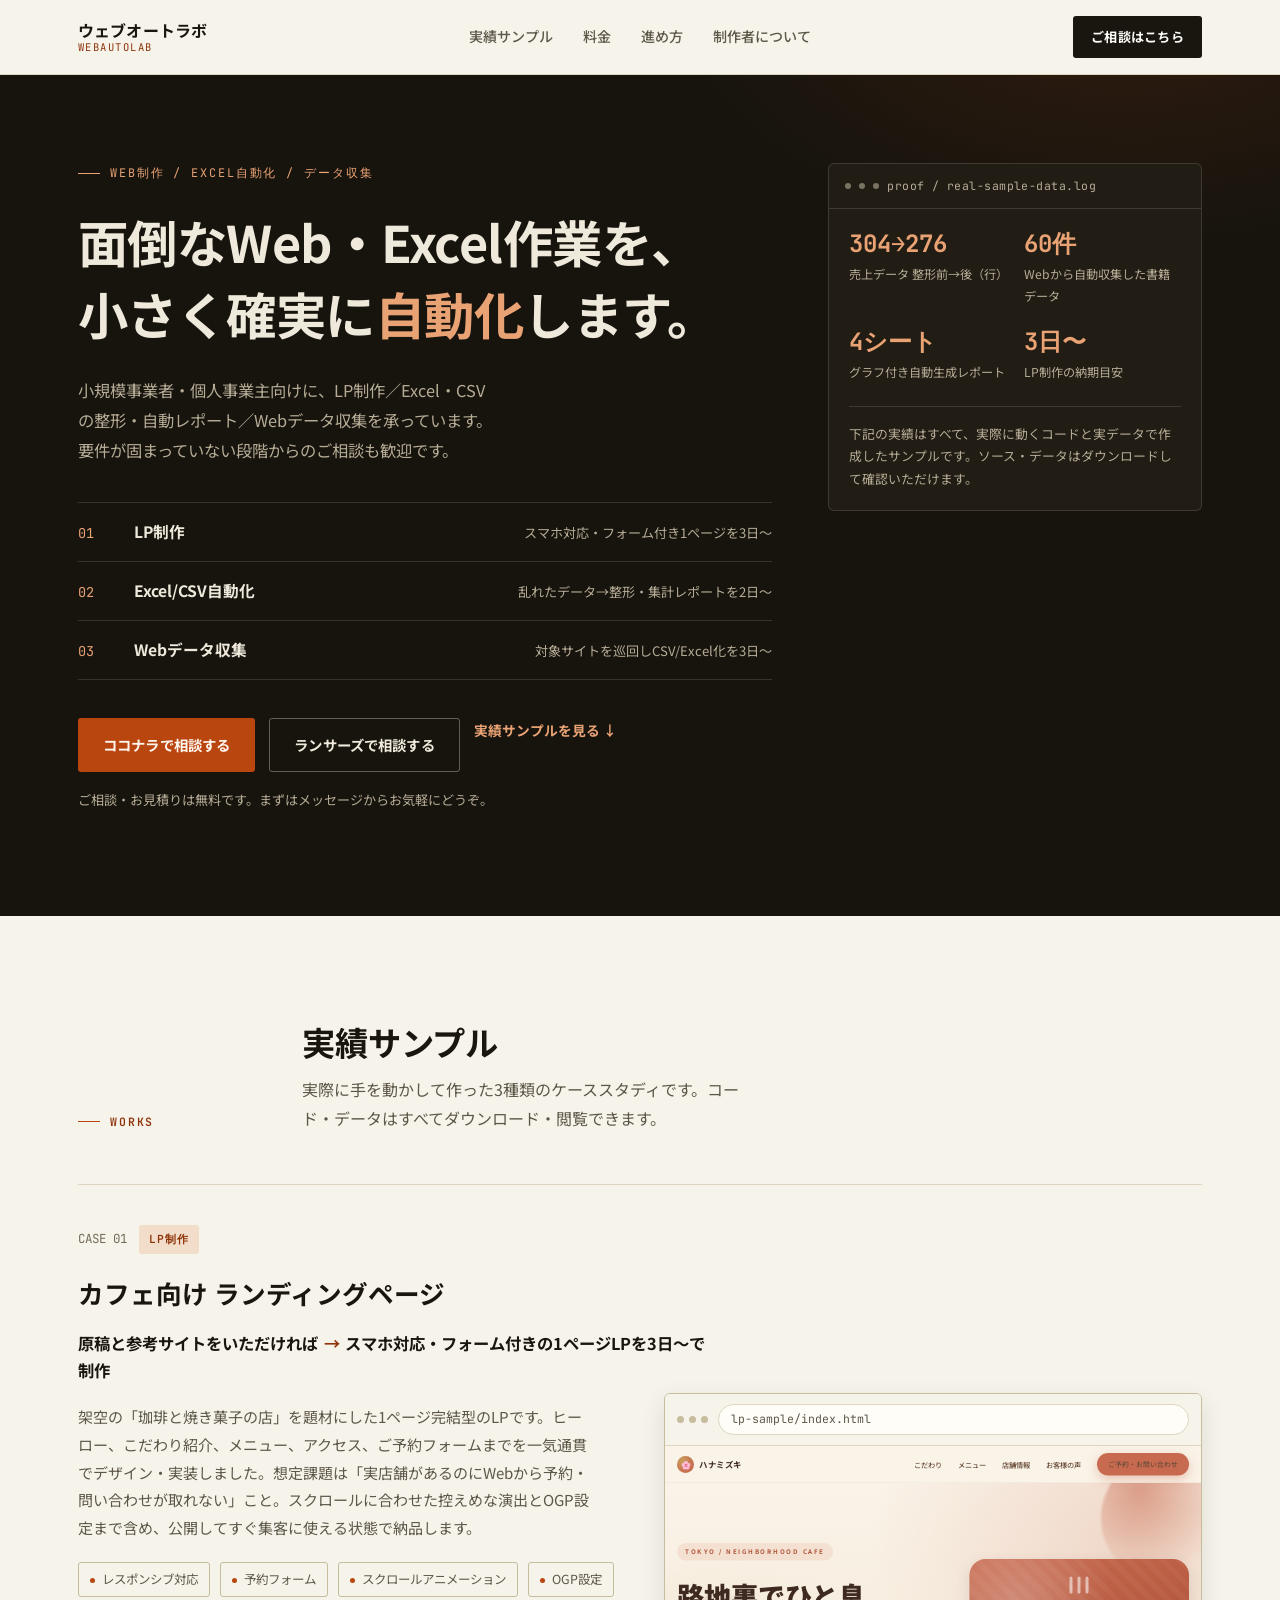
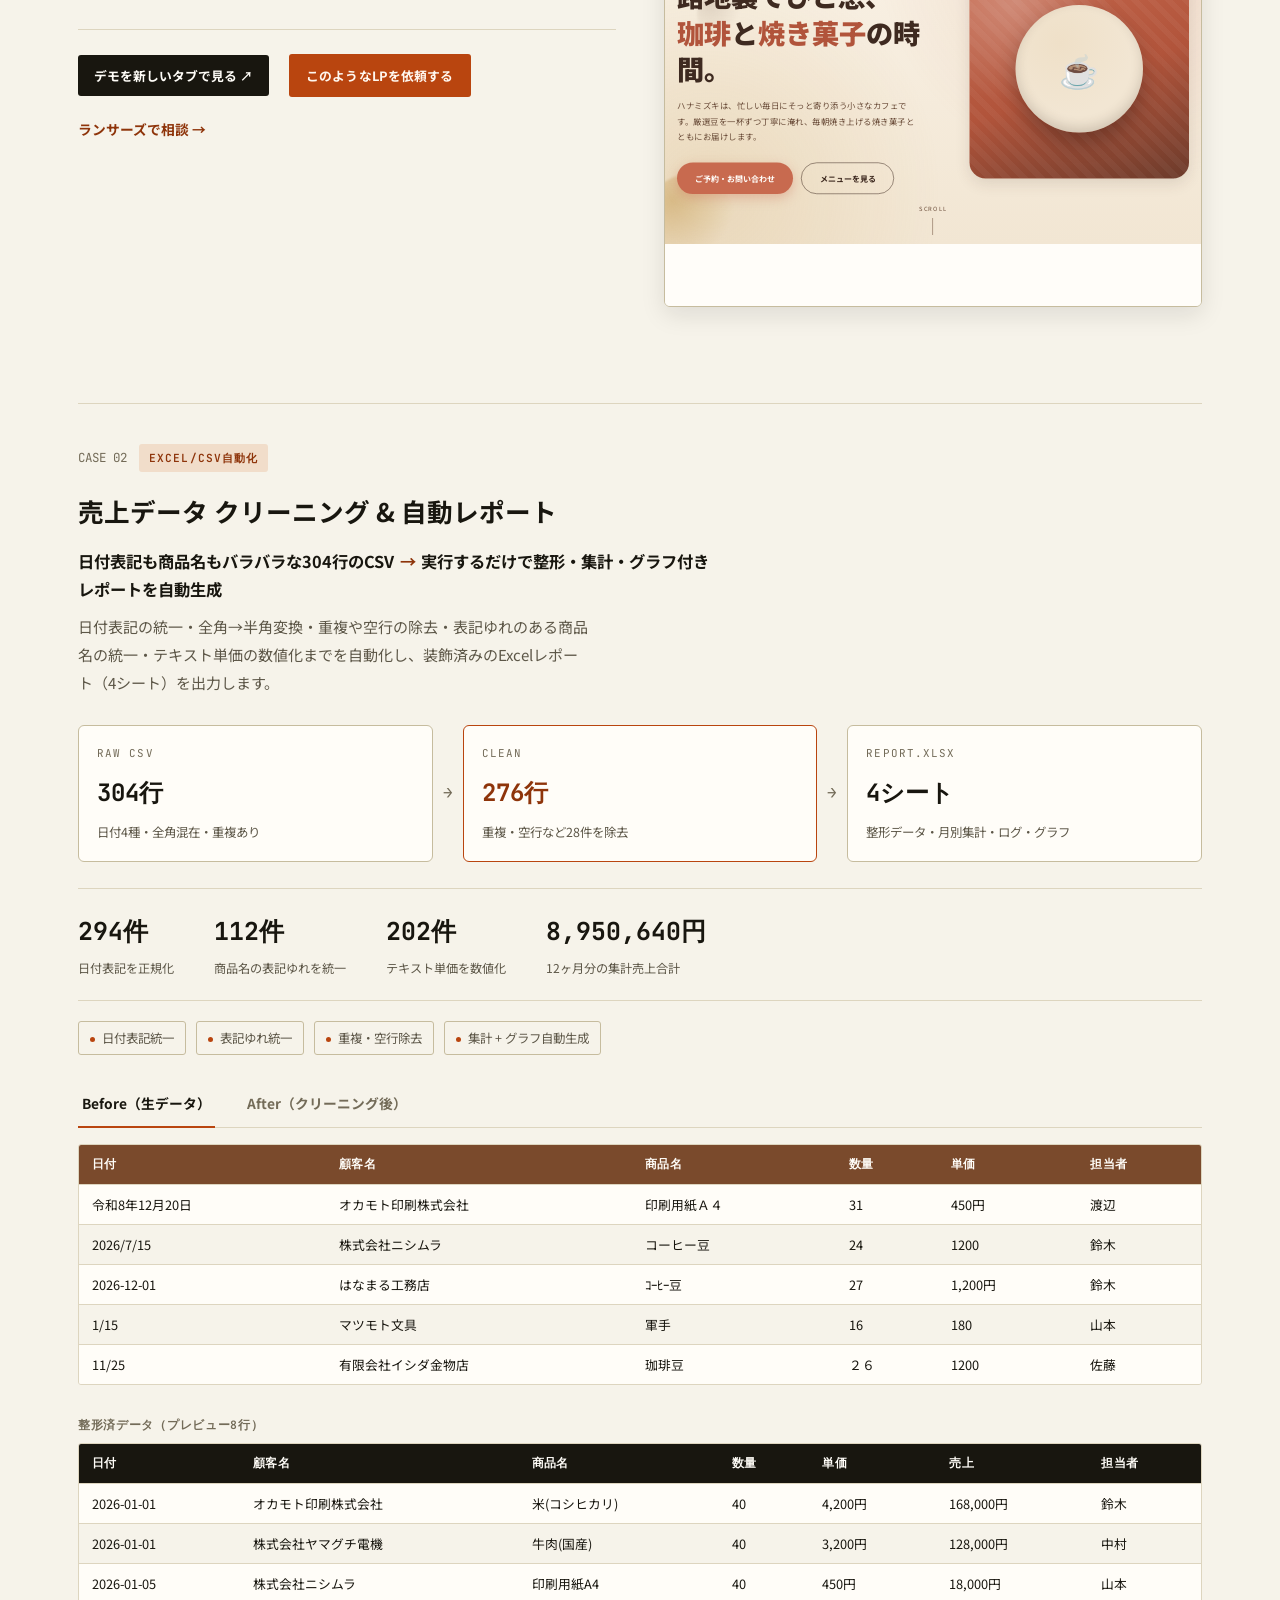
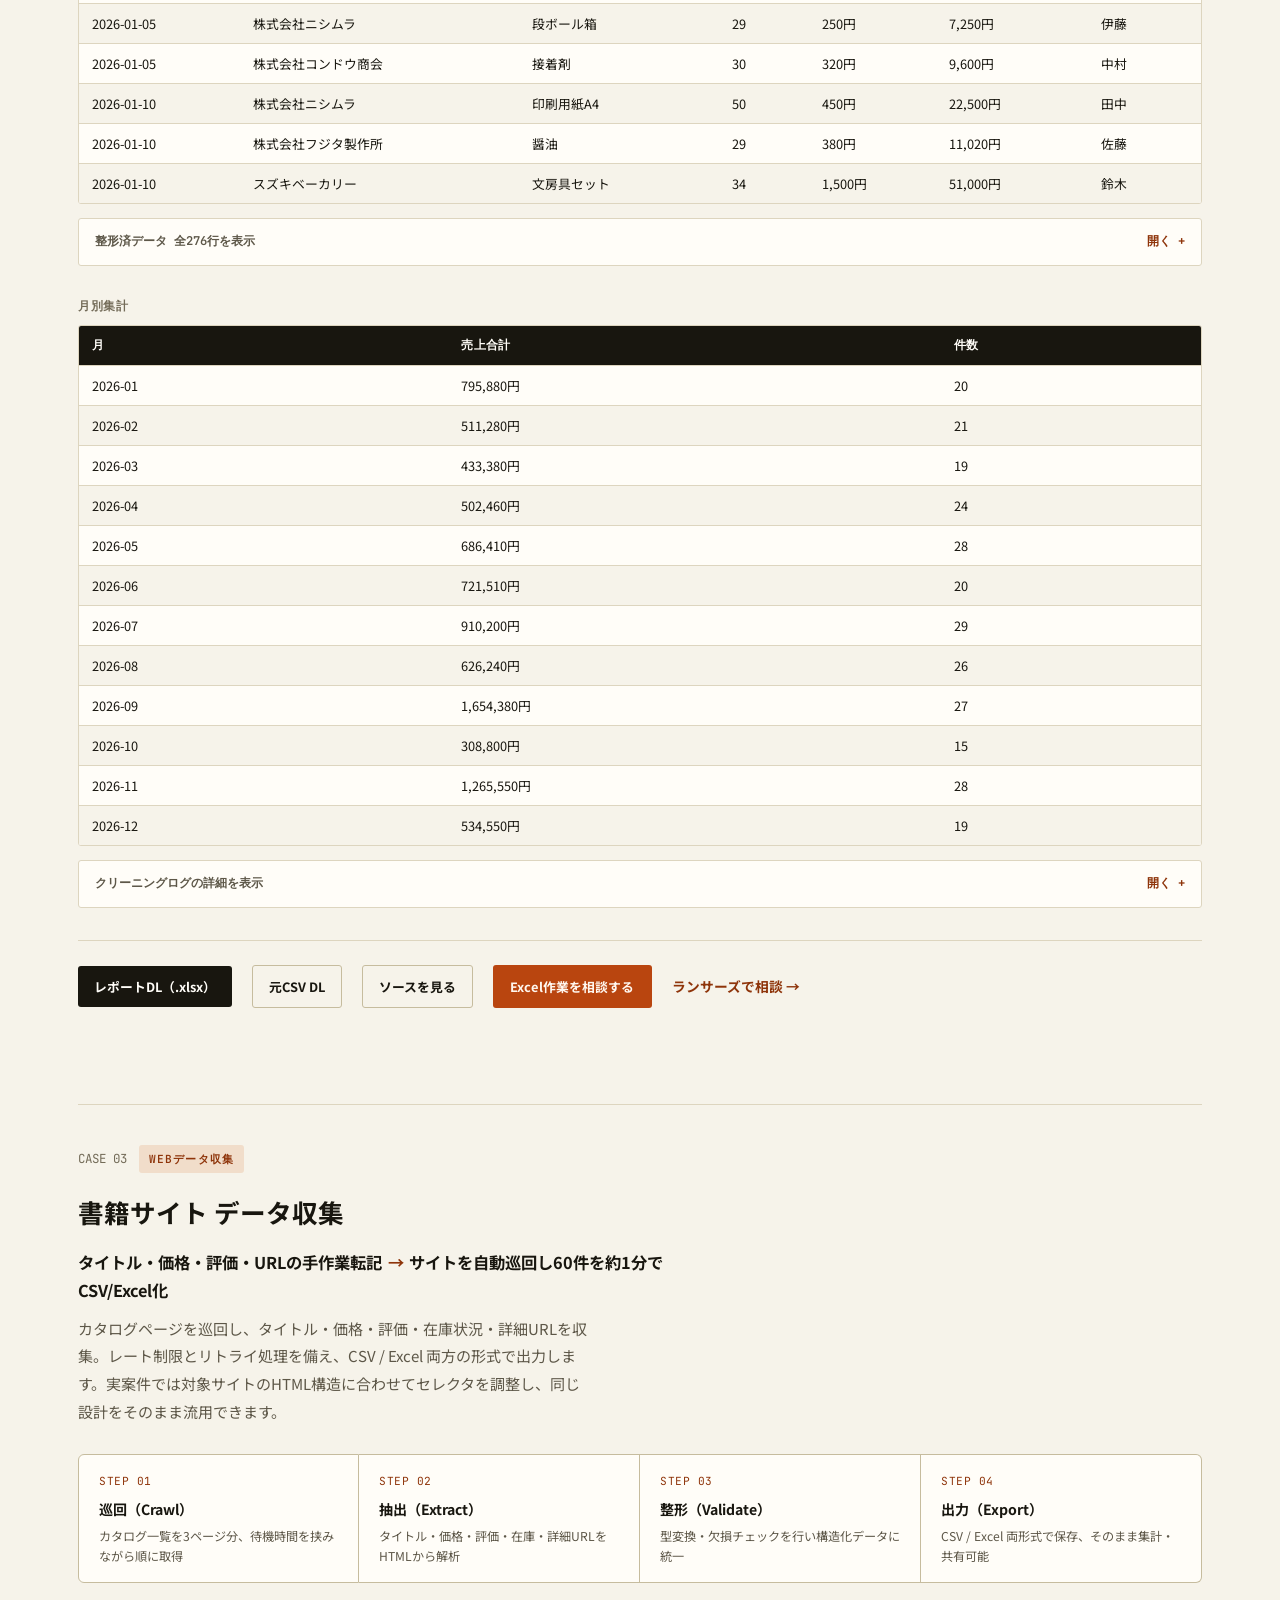
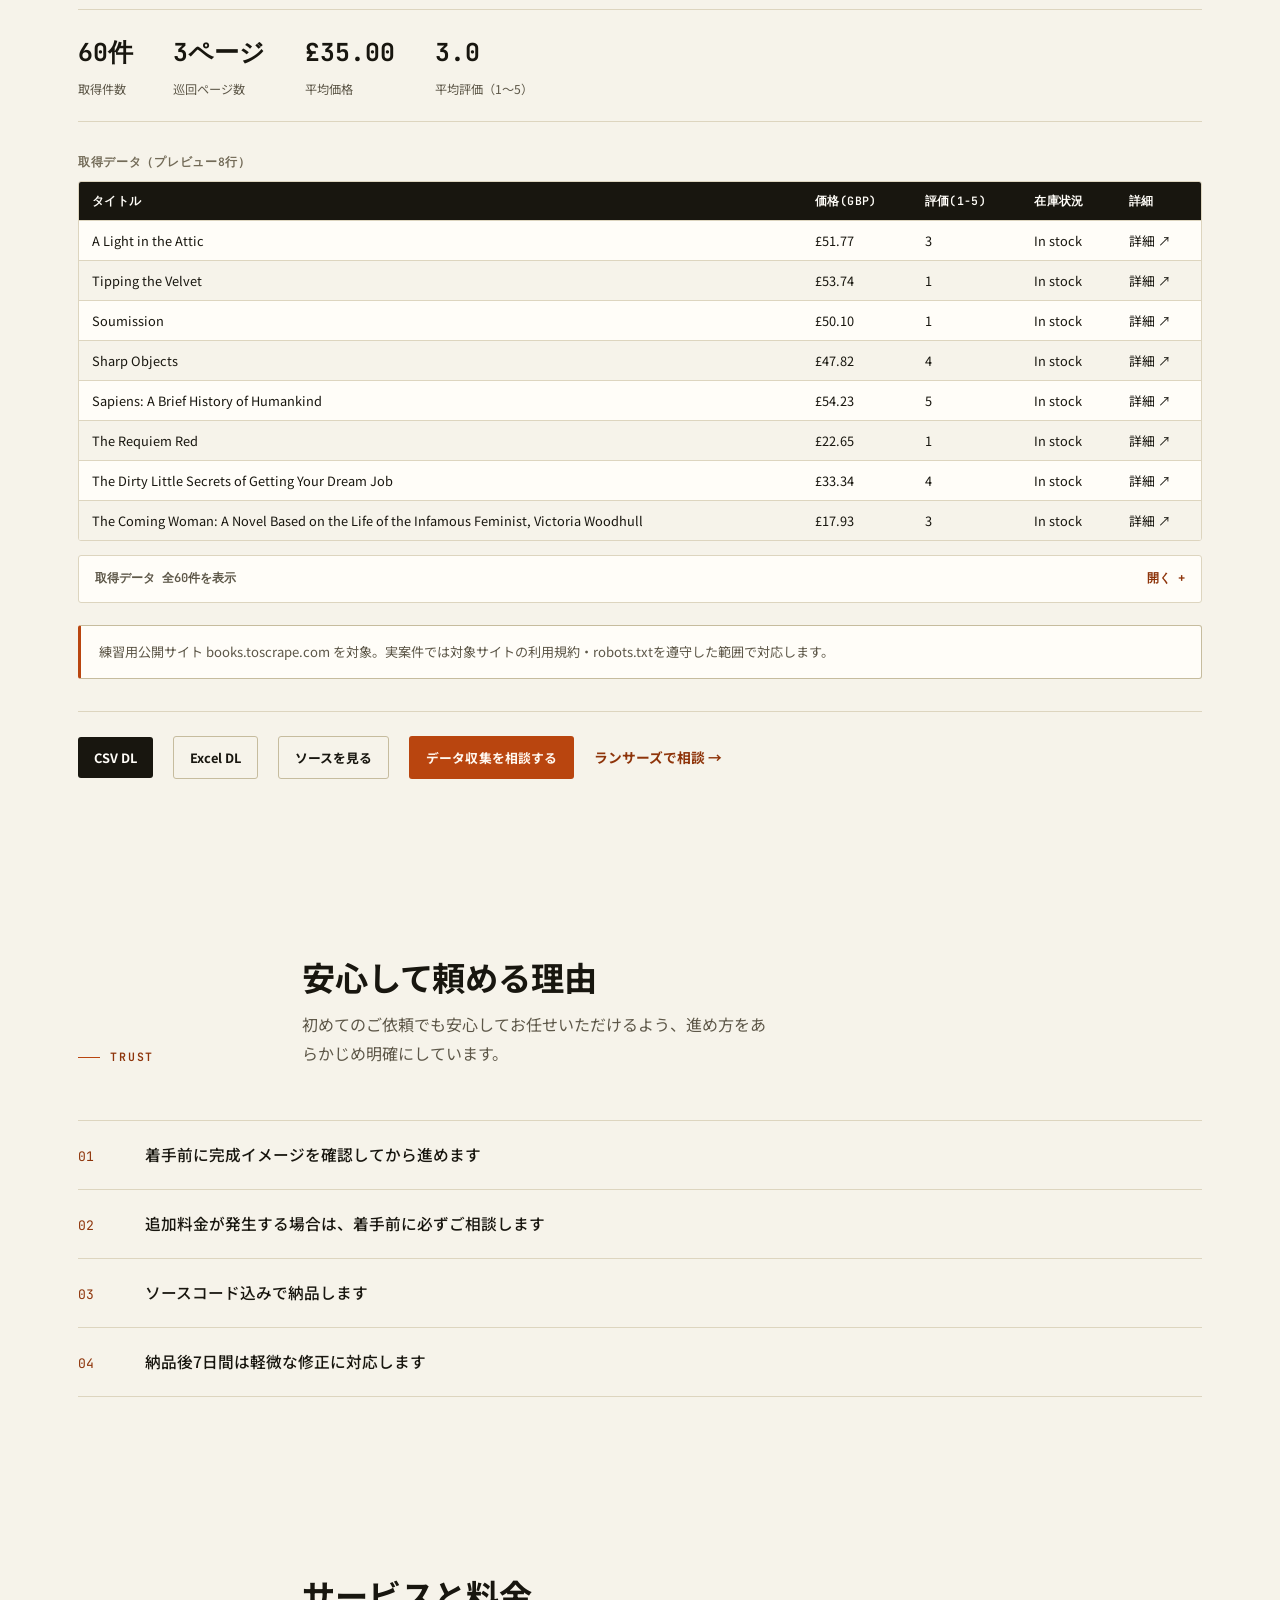
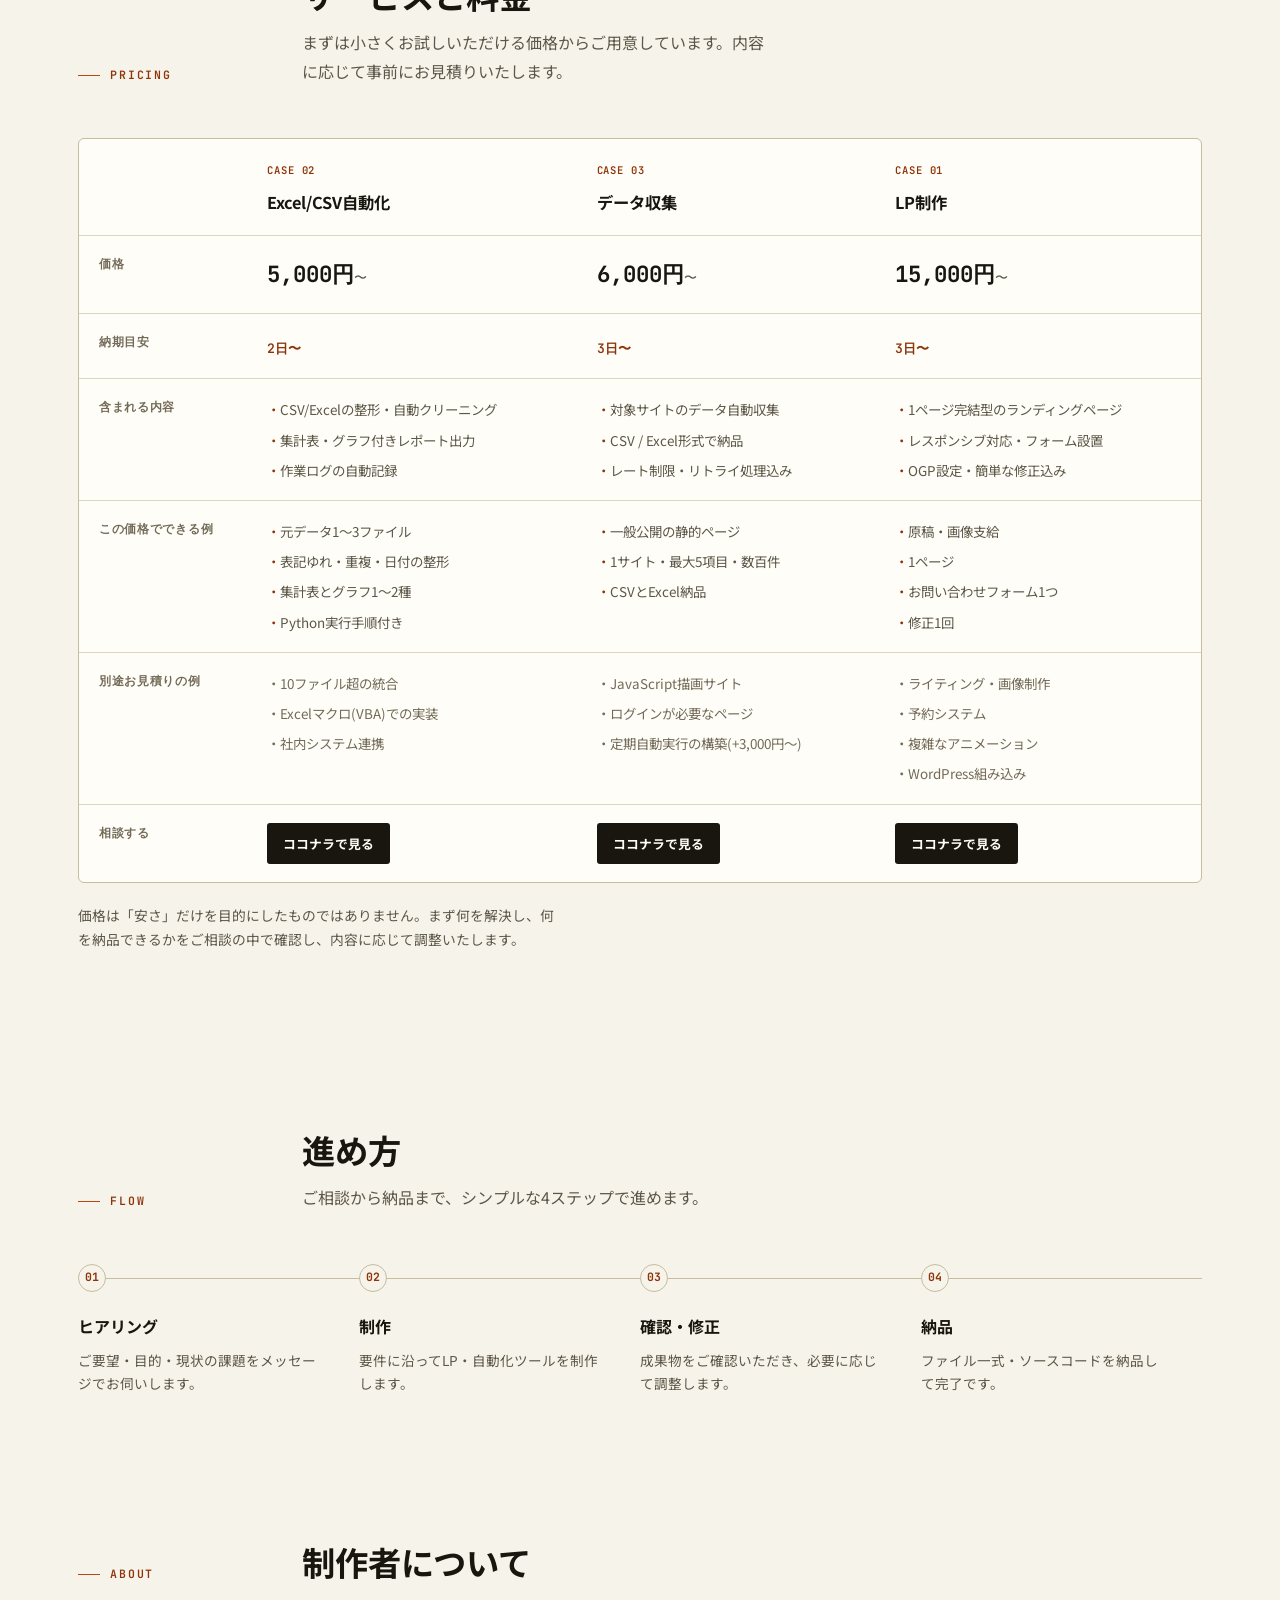
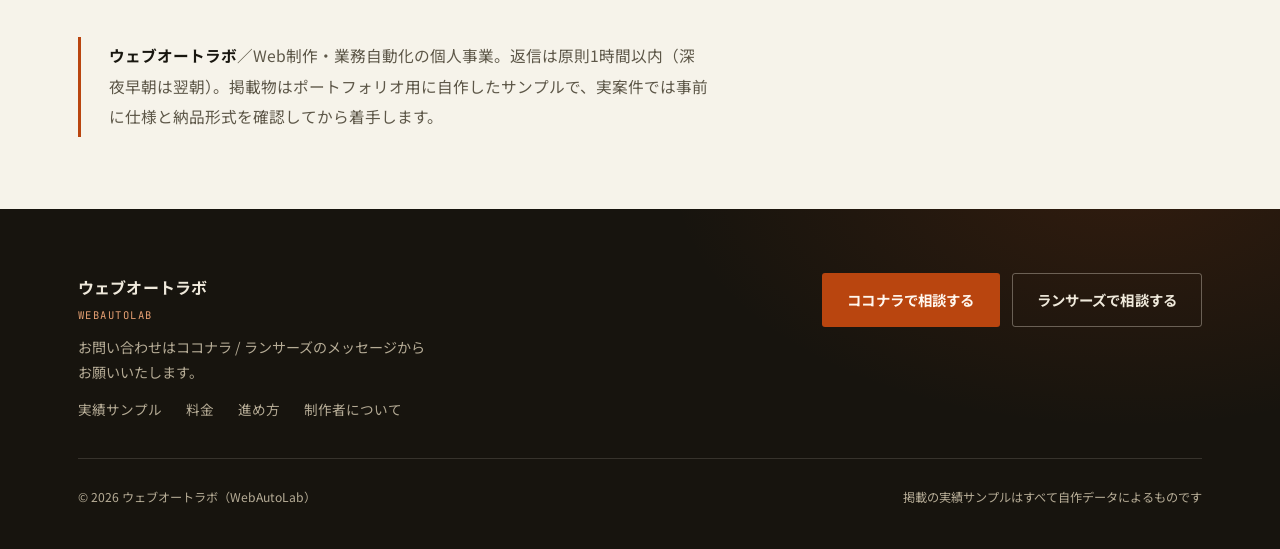
==== commit c6a79f4e: "Redesign portfolio: editorial technical-studio UI, no template look Full visual/information redesign" ====
--- a/index.html
+++ b/index.html
@@ -3,908 +3,450 @@
 <head>
 <meta charset="UTF-8">
 <meta name="viewport" content="width=device-width, initial-scale=1.0">
-<title>Web制作・業務自動化 ポートフォリオ</title>
-<meta name="description" content="小規模ビジネスのためのWeb制作・業務自動化。LP制作、Excel・CSVデータ整理/自動レポート、Webスクレイピングの実績サンプルと料金のご案内。">
+<title>ウェブオートラボ｜Web制作・Excel自動化・データ収集</title>
+<meta name="description" content="ウェブオートラボ（WebAutoLab）— 小規模事業者・個人事業主向けにLP制作、Excel/CSV自動化、Webデータ収集を提供。実データを使った実績サンプルと料金目安を掲載。">
+<link rel="canonical" href="https://gomamonaka.github.io/webautolab-portfolio/">
+<meta name="robots" content="index,follow">
+
+<meta property="og:type" content="website">
+<meta property="og:title" content="ウェブオートラボ｜Web制作・Excel自動化・データ収集">
+<meta property="og:description" content="小規模事業者・個人事業主の「面倒」を、Web制作と業務自動化で解決。LP制作・Excel/CSV自動化・Webスクレイピングの実績サンプルと料金のご案内。">
+<meta property="og:url" content="https://gomamonaka.github.io/webautolab-portfolio/">
+<meta property="og:site_name" content="ウェブオートラボ">
+<meta property="og:image" content="https://gomamonaka.github.io/webautolab-portfolio/assets/04_cover.png">
+<meta name="twitter:card" content="summary_large_image">
+
+<link rel="icon" href="assets/logo.png" type="image/png">
+<link rel="apple-touch-icon" href="assets/logo.png">
+
 <link rel="preconnect" href="https://fonts.googleapis.com">
 <link rel="preconnect" href="https://fonts.gstatic.com" crossorigin>
-<link href="https://fonts.googleapis.com/css2?family=Noto+Sans+JP:wght@300;400;500;700;900&display=swap" rel="stylesheet">
-<style>
-  :root{
-    --navy:#0d1b34;
-    --navy-deep:#081226;
-    --navy-soft:#1c3157;
-    --white:#ffffff;
-    --paper:#f6f8fb;
-    --ink:#1b2635;
-    --ink-soft:#5b6778;
-    --accent:#12a894;
-    --accent-deep:#0c8a79;
-    --accent-soft:#e4f7f4;
-    --border:#e3e8f0;
-    --shadow: 0 14px 34px rgba(13,27,52,.10);
-    --radius: 16px;
-    --maxw: 1120px;
-  }
-  *{box-sizing:border-box;margin:0;padding:0;}
-  html{scroll-behavior:smooth;}
-  body{
-    font-family:'Noto Sans JP',"Hiragino Sans","Yu Gothic",sans-serif;
-    background:var(--paper);
-    color:var(--ink);
-    line-height:1.8;
-    -webkit-font-smoothing:antialiased;
-    overflow-x:hidden;
-  }
-  img{max-width:100%;display:block;}
-  a{color:inherit;text-decoration:none;}
-  ul{list-style:none;}
-  .wrap{max-width:var(--maxw);margin:0 auto;padding:0 24px;}
-  section{padding:96px 0;}
-  h1,h2,h3{font-weight:700;letter-spacing:.01em;}
-  .eyebrow{
-    display:inline-block;
-    font-size:.8rem;
-    font-weight:700;
-    letter-spacing:.12em;
-    color:var(--accent-deep);
-    background:var(--accent-soft);
-    padding:6px 14px;
-    border-radius:999px;
-    margin-bottom:16px;
-  }
-  .section-title{
-    font-size:clamp(1.5rem,3.2vw,2.1rem);
-    color:var(--navy);
-    margin-bottom:10px;
-  }
-  .section-lead{
-    color:var(--ink-soft);
-    font-size:.98rem;
-    max-width:640px;
-    margin-bottom:48px;
-  }
-
-  /* --- header --- */
-  header{
-    position:sticky;
-    top:0;
-    z-index:100;
-    background:rgba(255,255,255,.92);
-    backdrop-filter:blur(8px);
-    border-bottom:1px solid var(--border);
-  }
-  .nav{
-    max-width:var(--maxw);
-    margin:0 auto;
-    padding:16px 24px;
-    display:flex;
-    align-items:center;
-    justify-content:space-between;
-  }
-  .brand{
-    font-weight:900;
-    font-size:1.05rem;
-    color:var(--navy);
-    letter-spacing:.02em;
-  }
-  .brand span{color:var(--accent);}
-  .nav-links{
-    display:flex;
-    gap:28px;
-    font-size:.9rem;
-    font-weight:500;
-  }
-  .nav-links a{color:var(--ink-soft);transition:color .2s;}
-  .nav-links a:hover{color:var(--accent-deep);}
-  .nav-cta{
-    display:inline-block;
-    background:var(--navy);
-    color:var(--white);
-    padding:9px 18px;
-    border-radius:999px;
-    font-size:.85rem;
-    font-weight:700;
-    transition:background .2s;
-  }
-  .nav-cta:hover{background:var(--accent-deep);}
-
-  /* --- hero --- */
-  .hero{
-    background:linear-gradient(160deg,var(--navy) 0%,var(--navy-deep) 100%);
-    color:var(--white);
-    padding:120px 0 100px;
-    position:relative;
-    overflow:hidden;
-  }
-  .hero::after{
-    content:"";
-    position:absolute;
-    right:-120px;
-    top:-120px;
-    width:420px;
-    height:420px;
-    border-radius:50%;
-    background:radial-gradient(circle,rgba(18,168,148,.35),transparent 70%);
-  }
-  .hero-inner{position:relative;z-index:1;max-width:760px;}
-  .hero h1{
-    font-size:clamp(1.9rem,4.6vw,3.1rem);
-    line-height:1.5;
-    margin-bottom:22px;
-  }
-  .hero h1 em{
-    font-style:normal;
-    color:var(--accent);
-  }
-  .hero p.sub{
-    color:#c7d2e6;
-    font-size:1.02rem;
-    margin-bottom:10px;
-    max-width:560px;
-  }
-  .hero p.note{
-    color:#93a3c2;
-    font-size:.88rem;
-    margin-bottom:34px;
-    max-width:560px;
-  }
-  .pills{
-    display:flex;
-    flex-wrap:wrap;
-    gap:12px;
-    margin-bottom:40px;
-  }
-  .pill{
-    background:rgba(255,255,255,.08);
-    border:1px solid rgba(255,255,255,.18);
-    color:var(--white);
-    padding:9px 18px;
-    border-radius:999px;
-    font-size:.88rem;
-    font-weight:500;
-  }
-  .hero-ctas{
-    display:flex;
-    flex-wrap:wrap;
-    gap:14px;
-  }
-  .btn{
-    display:inline-flex;
-    align-items:center;
-    gap:8px;
-    padding:14px 28px;
-    border-radius:999px;
-    font-weight:700;
-    font-size:.94rem;
-    transition:transform .18s ease, box-shadow .18s ease, background .18s ease;
-  }
-  .btn-accent{
-    background:var(--accent);
-    color:var(--navy-deep);
-  }
-  .btn-accent:hover{background:#17c2ab;transform:translateY(-2px);box-shadow:0 10px 24px rgba(18,168,148,.35);}
-  .btn-outline{
-    background:transparent;
-    color:var(--white);
-    border:1px solid rgba(255,255,255,.4);
-  }
-  .btn-outline:hover{background:rgba(255,255,255,.1);transform:translateY(-2px);}
-
-  /* --- works --- */
-  .work-grid{
-    display:grid;
-    grid-template-columns:1fr;
-    gap:56px;
-  }
-  .work-card{
-    background:var(--white);
-    border:1px solid var(--border);
-    border-radius:var(--radius);
-    box-shadow:var(--shadow);
-    overflow:hidden;
-  }
-  .work-head{
-    padding:28px 32px 0;
-    display:flex;
-    flex-wrap:wrap;
-    align-items:center;
-    justify-content:space-between;
-    gap:16px;
-  }
-  .work-tag{
-    display:inline-block;
-    font-size:.76rem;
-    font-weight:700;
-    color:var(--accent-deep);
-    background:var(--accent-soft);
-    padding:4px 12px;
-    border-radius:999px;
-    margin-bottom:10px;
-  }
-  .work-title{
-    font-size:1.35rem;
-    color:var(--navy);
-  }
-  .work-actions{display:flex;gap:10px;flex-wrap:wrap;}
-  .btn-sm{
-    padding:9px 18px;
-    font-size:.82rem;
-    border-radius:999px;
-    font-weight:700;
-    display:inline-flex;
-    align-items:center;
-    gap:6px;
-  }
-  .btn-navy{background:var(--navy);color:var(--white);}
-  .btn-navy:hover{background:var(--accent-deep);}
-  .btn-ghost{background:var(--paper);color:var(--navy);border:1px solid var(--border);}
-  .btn-ghost:hover{border-color:var(--accent);color:var(--accent-deep);}
-  .work-body{padding:24px 32px 32px;}
-  .work-feature-list{
-    display:flex;
-    flex-wrap:wrap;
-    gap:10px;
-    margin:18px 0 26px;
-  }
-  .feature-chip{
-    font-size:.8rem;
-    color:var(--navy);
-    background:var(--paper);
-    border:1px solid var(--border);
-    padding:6px 14px;
-    border-radius:999px;
-  }
-  .feature-chip::before{content:"✓ ";color:var(--accent-deep);font-weight:700;}
-  .outcome-line{
-    font-weight:700;
-    color:var(--navy);
-    font-size:1rem;
-    line-height:1.7;
-    padding:14px 18px;
-    background:var(--accent-soft);
-    border:1px solid #bfe8e2;
-    border-radius:10px;
-    margin-bottom:20px;
-  }
-  .work-cta-row{
-    display:flex;
-    align-items:center;
-    gap:18px;
-    flex-wrap:wrap;
-    margin-top:28px;
-    padding-top:24px;
-    border-top:1px solid var(--border);
-  }
-  .text-link{
-    font-size:.85rem;
-    font-weight:700;
-    color:var(--accent-deep);
-  }
-  .text-link:hover{text-decoration:underline;}
-
-  /* LP thumbnail */
-  .lp-preview-wrap{
-    display:flex;
-    gap:28px;
-    flex-wrap:wrap;
-    align-items:flex-start;
-  }
-  .iframe-thumb{
-    width:340px;
-    height:420px;
-    flex:none;
-    border-radius:12px;
-    overflow:hidden;
-    border:1px solid var(--border);
-    box-shadow:var(--shadow);
-    position:relative;
-    background:var(--paper);
-  }
-  .iframe-thumb iframe{
-    width:680px;
-    height:840px;
-    border:0;
-    transform:scale(0.5);
-    transform-origin:top left;
-  }
-  .lp-preview-note{
-    flex:1;
-    min-width:240px;
-    color:var(--ink-soft);
-    font-size:.9rem;
-  }
-
-  /* tables */
-  .table-scroll{
-    overflow-x:auto;
-    border:1px solid var(--border);
-    border-radius:12px;
-    margin:14px 0 22px;
-  }
-  table.data-table{
-    border-collapse:collapse;
-    width:100%;
-    font-size:.82rem;
-    min-width:560px;
-  }
-  table.data-table th{
-    background:var(--navy);
-    color:var(--white);
-    text-align:left;
-    padding:10px 14px;
-    white-space:nowrap;
-    font-weight:700;
-  }
-  table.data-table td{
-    padding:9px 14px;
-    border-top:1px solid var(--border);
-    white-space:nowrap;
-    color:var(--ink);
-  }
-  table.data-table tbody tr:nth-child(even){background:var(--paper);}
-  table.before-table th{background:#8a4b3b;}
-  table.after-table th{background:var(--accent-deep);}
-  .subtable-title{
-    font-weight:700;
-    color:var(--navy);
-    margin:26px 0 4px;
-    font-size:.98rem;
-  }
-  .ba-cols{
-    display:grid;
-    grid-template-columns:1fr;
-    gap:0;
-  }
-  .stat-row{
-    display:flex;
-    flex-wrap:wrap;
-    gap:14px;
-    margin:18px 0 6px;
-  }
-  .stat-box{
-    background:var(--paper);
-    border:1px solid var(--border);
-    border-radius:10px;
-    padding:14px 20px;
-    min-width:130px;
-  }
-  .stat-box .num{font-size:1.3rem;font-weight:900;color:var(--navy);}
-  .stat-box .lbl{font-size:.76rem;color:var(--ink-soft);margin-top:2px;}
-  .note-box{
-    background:var(--accent-soft);
-    border:1px solid #bfe8e2;
-    border-radius:10px;
-    padding:14px 18px;
-    font-size:.84rem;
-    color:var(--accent-deep);
-    margin-top:18px;
-  }
-
-  /* --- pricing --- */
-  .price-grid{
-    display:grid;
-    grid-template-columns:repeat(auto-fit,minmax(260px,1fr));
-    gap:24px;
-  }
-  .price-card{
-    background:var(--white);
-    border:1px solid var(--border);
-    border-radius:var(--radius);
-    padding:32px 28px;
-    box-shadow:var(--shadow);
-    position:relative;
-    display:flex;
-    flex-direction:column;
-  }
-  .price-badge{
-    position:absolute;
-    top:-12px;
-    right:20px;
-    background:var(--accent);
-    color:var(--navy-deep);
-    font-size:.72rem;
-    font-weight:700;
-    padding:5px 12px;
-    border-radius:999px;
-    box-shadow:0 4px 10px rgba(18,168,148,.35);
-  }
-  .price-card h3{color:var(--navy);font-size:1.15rem;margin-bottom:14px;}
-  .price-value{
-    font-size:1.9rem;
-    font-weight:900;
-    color:var(--navy);
-    margin-bottom:2px;
-  }
-  .price-value span{font-size:.9rem;font-weight:500;color:var(--ink-soft);}
-  .price-days{
-    font-size:.82rem;
-    color:var(--accent-deep);
-    font-weight:700;
-    margin-bottom:18px;
-  }
-  .price-card ul.price-features{margin-top:auto;padding-top:12px;border-top:1px solid var(--border);}
-  .price-card li{
-    font-size:.85rem;
-    color:var(--ink-soft);
-    padding:4px 0;
-  }
-  .price-card li::before{content:"・";color:var(--accent-deep);}
-  .price-sub{margin-top:18px;}
-  .price-sub h4{
-    font-size:.78rem;
-    font-weight:700;
-    color:var(--navy);
-    margin-bottom:4px;
-  }
-  .price-sub ul{margin-top:0;}
-  .price-sub li{font-size:.8rem;}
-  .price-sub.quote h4{color:#8a4b3b;}
-  .price-sub.quote li::before{content:"・";color:#8a4b3b;}
-
-  /* --- flow --- */
-  .flow-grid{
-    display:grid;
-    grid-template-columns:repeat(auto-fit,minmax(220px,1fr));
-    gap:20px;
-  }
-  .flow-card{
-    background:var(--white);
-    border:1px solid var(--border);
-    border-radius:var(--radius);
-    padding:26px 22px;
-    position:relative;
-  }
-  .flow-num{
-    font-size:1.6rem;
-    font-weight:900;
-    color:var(--accent-soft);
-    -webkit-text-stroke:1.5px var(--accent);
-    margin-bottom:10px;
-  }
-  .flow-card h3{color:var(--navy);font-size:1.02rem;margin-bottom:8px;}
-  .flow-card p{color:var(--ink-soft);font-size:.85rem;}
-
-  /* --- trust --- */
-  .trust-grid{
-    display:grid;
-    grid-template-columns:repeat(auto-fit,minmax(230px,1fr));
-    gap:20px;
-  }
-  .trust-card{
-    background:var(--white);
-    border:1px solid var(--border);
-    border-radius:var(--radius);
-    box-shadow:var(--shadow);
-    padding:24px 22px;
-    display:flex;
-    align-items:flex-start;
-    gap:14px;
-  }
-  .trust-icon{
-    flex:none;
-    width:32px;
-    height:32px;
-    border-radius:50%;
-    background:var(--accent-soft);
-    color:var(--accent-deep);
-    display:flex;
-    align-items:center;
-    justify-content:center;
-    font-weight:900;
-  }
-  .trust-card p{color:var(--ink);font-size:.92rem;font-weight:500;line-height:1.6;}
-
-  /* --- about --- */
-  .about-block{
-    max-width:760px;
-    color:var(--ink-soft);
-    font-size:.92rem;
-    line-height:1.9;
-    background:var(--paper);
-    border:1px solid var(--border);
-    border-radius:var(--radius);
-    padding:28px 32px;
-  }
-  .about-block strong{color:var(--navy);}
-
-  /* --- footer --- */
-  footer{
-    background:var(--navy-deep);
-    color:#c7d2e6;
-    padding:56px 0 40px;
-  }
-  .footer-inner{
-    display:flex;
-    flex-wrap:wrap;
-    justify-content:space-between;
-    align-items:center;
-    gap:24px;
-  }
-  .footer-brand{
-    font-weight:900;
-    color:var(--white);
-    font-size:1.05rem;
-  }
-  .footer-brand span{color:var(--accent);}
-  .footer-note{font-size:.84rem;color:#8b98b3;max-width:480px;}
-  .footer-ctas{display:flex;gap:12px;flex-wrap:wrap;}
-  .footer-bottom{
-    margin-top:36px;
-    padding-top:24px;
-    border-top:1px solid rgba(255,255,255,.08);
-    font-size:.76rem;
-    color:#6f7d9a;
-    text-align:center;
-  }
-
-  /* --- reveal animation --- */
-  .reveal{
-    opacity:0;
-    transform:translateY(24px);
-    transition:opacity .7s ease, transform .7s ease;
-  }
-  .reveal.is-visible{opacity:1;transform:none;}
-
-  @media(max-width:720px){
-    .nav-links{display:none;}
-    section{padding:64px 0;}
-    .work-head{padding:24px 22px 0;}
-    .work-body{padding:20px 22px 26px;}
-    .iframe-thumb{width:100%;max-width:340px;}
-  }
-</style>
+<link href="https://fonts.googleapis.com/css2?family=Noto+Sans+JP:wght@400;500;700;900&family=JetBrains+Mono:wght@400;500;600;700&display=swap" rel="stylesheet">
+<link rel="stylesheet" href="assets/site.css">
 </head>
 <body>
 
+<a class="skip-link" href="#main">コンテンツへスキップ</a>
+
 <header>
   <div class="nav">
-    <div class="brand">Web制作<span>×</span>業務自動化</div>
-    <nav class="nav-links">
+    <a class="brand" href="#top">
+      <span class="brand-jp">ウェブオートラボ</span>
+      <span class="brand-en">WebAutoLab</span>
+    </a>
+    <button class="nav-toggle" type="button" aria-expanded="false" aria-controls="nav-links" aria-label="メニューを開く">
+      <span></span>
+    </button>
+    <nav class="nav-links" id="nav-links" aria-label="サイト内ナビゲーション">
       <a href="#works">実績サンプル</a>
       <a href="#pricing">料金</a>
       <a href="#flow">進め方</a>
+      <a href="#about">制作者について</a>
     </nav>
-    <a class="nav-cta" href="https://coconala.com/services/4393441" data-attr="coconala-nav" target="_blank" rel="noopener">ご相談はこちら</a>
+    <div class="nav-right">
+      <a class="nav-cta" href="https://coconala.com/services/4393441" data-attr="coconala-nav" target="_blank" rel="noopener">ご相談はこちら</a>
+    </div>
   </div>
 </header>
 
-<section class="hero">
-  <div class="wrap hero-inner">
-    <h1>面倒なWeb・Excel作業を、<br><em>小さく・分かりやすく</em>自動化します。</h1>
-    <p class="sub">Excel/CSV自動化｜Webデータ収集｜LP制作　5,000円〜</p>
-    <p class="note">ご相談だけでもOK。要件が固まっていなくても対応します。</p>
-    <div class="pills">
-      <span class="pill">Excel・CSVデータ整理 / 自動レポート</span>
-      <span class="pill">Webデータ収集</span>
-      <span class="pill">LP制作</span>
-    </div>
-    <div class="hero-ctas">
-      <a class="btn btn-accent" href="https://coconala.com/services/4393441" data-attr="coconala-hero" target="_blank" rel="noopener">ココナラで相談する</a>
-      <a class="btn btn-outline" href="https://www.lancers.jp/profile/webautolab" data-attr="lancers-hero" target="_blank" rel="noopener">ランサーズで相談する</a>
-    </div>
+<main id="main">
+
+<section class="hero panel-dark" id="top">
+  <div class="wrap hero-grid">
+    <div class="hero-main">
+      <p class="hero-kicker">WEB制作 / EXCEL自動化 / データ収集</p>
+      <h1>面倒なWeb・Excel作業を、小さく確実に<span class="accent">自動化</span>します。</h1>
+      <p class="sub">小規模事業者・個人事業主向けに、LP制作／Excel・CSVの整形・自動レポート／Webデータ収集を承っています。要件が固まっていない段階からのご相談も歓迎です。</p>
+
+      <ul class="service-index">
+        <li>
+          <span class="idx">01</span>
+          <span class="name">LP制作</span>
+          <span class="res">スマホ対応・フォーム付き1ページを3日〜</span>
+        </li>
+        <li>
+          <span class="idx">02</span>
+          <span class="name">Excel/CSV自動化</span>
+          <span class="res">乱れたデータ→整形・集計レポートを2日〜</span>
+        </li>
+        <li>
+          <span class="idx">03</span>
+          <span class="name">Webデータ収集</span>
+          <span class="res">対象サイトを巡回しCSV/Excel化を3日〜</span>
+        </li>
+      </ul>
+
+      <div class="hero-ctas">
+        <a class="btn btn-accent" href="https://coconala.com/services/4393441" data-attr="coconala-hero" target="_blank" rel="noopener">ココナラで相談する</a>
+        <a class="btn btn-outline-dark" href="https://www.lancers.jp/profile/webautolab" data-attr="lancers-hero" target="_blank" rel="noopener">ランサーズで相談する</a>
+        <a class="btn-text" style="color:#e9a274;" href="#works">実績サンプルを見る ↓</a>
+      </div>
+      <p class="hero-note">ご相談・お見積りは無料です。まずはメッセージからお気軽にどうぞ。</p>
+    </div>
+
+    <aside class="proof-panel reveal" aria-label="実績サンプルの数値">
+      <div class="proof-panel-head">
+        <span class="proof-dot"></span><span class="proof-dot"></span><span class="proof-dot"></span>
+        <span>proof / real-sample-data.log</span>
+      </div>
+      <div class="proof-metrics">
+        <div class="proof-metric">
+          <div class="num">304→276</div>
+          <div class="lbl">売上データ 整形前→後（行）</div>
+        </div>
+        <div class="proof-metric">
+          <div class="num">60件</div>
+          <div class="lbl">Webから自動収集した書籍データ</div>
+        </div>
+        <div class="proof-metric">
+          <div class="num">4シート</div>
+          <div class="lbl">グラフ付き自動生成レポート</div>
+        </div>
+        <div class="proof-metric">
+          <div class="num">3日〜</div>
+          <div class="lbl">LP制作の納期目安</div>
+        </div>
+      </div>
+      <div class="proof-panel-foot">下記の実績はすべて、実際に動くコードと実データで作成したサンプルです。ソース・データはダウンロードして確認いただけます。</div>
+    </aside>
   </div>
 </section>
 
 <section id="works">
   <div class="wrap">
-    <span class="eyebrow reveal">WORKS</span>
-    <h2 class="section-title reveal">実績サンプル</h2>
-    <p class="section-lead reveal">実際に手を動かして作った3種類のサンプルです。コードやファイルはすべてダウンロード・閲覧できます。</p>
-
-    <div class="work-grid">
-
-      <!-- Excel自動化 -->
-      <article class="work-card reveal">
-        <div class="work-head">
-          <div>
-            <span class="work-tag">Excel自動化</span>
-            <h3 class="work-title">売上データ クリーニング & 自動レポート</h3>
-          </div>
-          <div class="work-actions">
-            <a class="btn-sm btn-navy" href="excel-tool/output/売上レポート.xlsx" target="_blank" rel="noopener">レポートDL</a>
-            <a class="btn-sm btn-ghost" href="excel-tool/input/売上データ_raw.csv" target="_blank" rel="noopener">元CSV DL</a>
-            <a class="btn-sm btn-ghost" href="excel-tool/clean_and_report.py" target="_blank" rel="noopener">ソースを見る</a>
-          </div>
-        </div>
-        <div class="work-body">
-          <p class="outcome-line">304行の乱れた売上CSV → ファイルを置いて実行するだけで、整形・月別/商品別集計・グラフ付きレポートを自動生成</p>
-          <p>日付表記の統一・全角→半角変換・重複や空行の除去・表記ゆれのある商品名の統一・テキスト単価の数値化までを自動化し、装飾済みのExcelレポート(4シート)を出力します。</p>
-          <div class="work-feature-list">
-            <span class="feature-chip">日付表記統一</span>
-            <span class="feature-chip">表記ゆれ統一</span>
-            <span class="feature-chip">重複・空行除去</span>
-            <span class="feature-chip">集計 + グラフ</span>
-          </div>
-
-          <div class="subtable-title">Before（生データ抜粋・5行）</div>
-          <div class="table-scroll"><table class="data-table before-table"><thead><tr><th>日付</th><th>顧客名</th><th>商品名</th><th>数量</th><th>単価</th><th>担当者</th></tr></thead><tbody><tr><td>令和8年12月20日</td><td>オカモト印刷株式会社</td><td>印刷用紙Ａ４</td><td>31</td><td>450円</td><td>渡辺</td></tr><tr><td>2026/7/15</td><td>株式会社ニシムラ</td><td>コーヒー豆</td><td>24</td><td>1200</td><td>鈴木</td></tr><tr><td>2026-12-01</td><td>はなまる工務店</td><td>ｺｰﾋｰ豆</td><td>27</td><td>1,200円</td><td>鈴木</td></tr><tr><td>1/15</td><td>マツモト文具</td><td>軍手 </td><td>16</td><td>180</td><td>山本</td></tr><tr><td>11/25</td><td>有限会社イシダ金物店</td><td>珈琲豆</td><td>２６</td><td>1200</td><td>佐藤</td></tr></tbody></table></div>
-
-          <div class="subtable-title">After（クリーニング後・対応する5行）</div>
-          <div class="table-scroll"><table class="data-table after-table"><thead><tr><th>日付</th><th>顧客名</th><th>商品名</th><th>数量</th><th>単価</th><th>売上</th><th>担当者</th></tr></thead><tbody><tr><td>2026-12-20</td><td>オカモト印刷株式会社</td><td>印刷用紙A4</td><td>31</td><td>450円</td><td>13,950円</td><td>渡辺</td></tr><tr><td>2026-07-15</td><td>株式会社ニシムラ</td><td>コーヒー豆</td><td>24</td><td>1,200円</td><td>28,800円</td><td>鈴木</td></tr><tr><td>2026-12-01</td><td>はなまる工務店</td><td>コーヒー豆</td><td>27</td><td>1,200円</td><td>32,400円</td><td>鈴木</td></tr><tr><td>2026-01-15</td><td>マツモト文具</td><td>軍手</td><td>16</td><td>180円</td><td>2,880円</td><td>山本</td></tr><tr><td>2026-11-25</td><td>有限会社イシダ金物店</td><td>コーヒー豆</td><td>26</td><td>1,200円</td><td>31,200円</td><td>佐藤</td></tr></tbody></table></div>
-
-          <div class="subtable-title">整形済データ（先頭8行）</div>
-          <div class="table-scroll"><table class="data-table"><thead><tr><th>日付</th><th>顧客名</th><th>商品名</th><th>数量</th><th>単価</th><th>売上</th><th>担当者</th></tr></thead><tbody><tr><td>2026-01-01</td><td>オカモト印刷株式会社</td><td>米(コシヒカリ)</td><td>40</td><td>4,200円</td><td>168,000円</td><td>鈴木</td></tr><tr><td>2026-01-01</td><td>株式会社ヤマグチ電機</td><td>牛肉(国産)</td><td>40</td><td>3,200円</td><td>128,000円</td><td>中村</td></tr><tr><td>2026-01-05</td><td>株式会社ニシムラ</td><td>印刷用紙A4</td><td>40</td><td>450円</td><td>18,000円</td><td>山本</td></tr><tr><td>2026-01-05</td><td>株式会社ニシムラ</td><td>段ボール箱</td><td>29</td><td>250円</td><td>7,250円</td><td>伊藤</td></tr><tr><td>2026-01-05</td><td>株式会社コンドウ商会</td><td>接着剤</td><td>30</td><td>320円</td><td>9,600円</td><td>中村</td></tr><tr><td>2026-01-10</td><td>株式会社ニシムラ</td><td>印刷用紙A4</td><td>50</td><td>450円</td><td>22,500円</td><td>田中</td></tr><tr><td>2026-01-10</td><td>株式会社フジタ製作所</td><td>醤油</td><td>29</td><td>380円</td><td>11,020円</td><td>佐藤</td></tr><tr><td>2026-01-10</td><td>スズキベーカリー</td><td>文房具セット</td><td>34</td><td>1,500円</td><td>51,000円</td><td>鈴木</td></tr></tbody></table></div>
-
-          <div class="subtable-title">月別集計</div>
-          <div class="table-scroll"><table class="data-table"><thead><tr><th>月</th><th>売上合計</th><th>件数</th></tr></thead><tbody><tr><td>2026-01</td><td>795,880円</td><td>20</td></tr><tr><td>2026-02</td><td>511,280円</td><td>21</td></tr><tr><td>2026-03</td><td>433,380円</td><td>19</td></tr><tr><td>2026-04</td><td>502,460円</td><td>24</td></tr><tr><td>2026-05</td><td>686,410円</td><td>28</td></tr><tr><td>2026-06</td><td>721,510円</td><td>20</td></tr><tr><td>2026-07</td><td>910,200円</td><td>29</td></tr><tr><td>2026-08</td><td>626,240円</td><td>26</td></tr><tr><td>2026-09</td><td>1,654,380円</td><td>27</td></tr><tr><td>2026-10</td><td>308,800円</td><td>15</td></tr><tr><td>2026-11</td><td>1,265,550円</td><td>28</td></tr><tr><td>2026-12</td><td>534,550円</td><td>19</td></tr></tbody></table></div>
-
-          <div class="subtable-title">クリーニングログ</div>
+    <div class="section-head">
+      <div>
+        <span class="kicker">WORKS</span>
+      </div>
+      <div>
+        <h2 class="section-title reveal">実績サンプル</h2>
+        <p class="section-lead reveal">実際に手を動かして作った3種類のケーススタディです。コード・データはすべてダウンロード・閲覧できます。</p>
+      </div>
+    </div>
+
+    <div class="case-list">
+
+      <!-- ================= case 1: LP ================= -->
+      <article class="case case-lp" aria-labelledby="case-lp-title">
+        <div class="case-meta reveal">
+          <span class="case-num">CASE 01</span>
+          <span class="case-tag">LP制作</span>
+        </div>
+        <h3 class="case-title reveal" id="case-lp-title">カフェ向け ランディングページ</h3>
+        <p class="case-outcome reveal">原稿と参考サイトをいただければ<span class="arrow">→</span>スマホ対応・フォーム付きの1ページLPを3日〜で制作</p>
+
+        <div class="case-layout">
+          <div class="reveal">
+            <p class="case-desc">架空の「珈琲と焼き菓子の店」を題材にした1ページ完結型のLPです。ヒーロー、こだわり紹介、メニュー、アクセス、ご予約フォームまでを一気通貫でデザイン・実装しました。想定課題は「実店舗があるのにWebから予約・問い合わせが取れない」こと。スクロールに合わせた控えめな演出とOGP設定まで含め、公開してすぐ集客に使える状態で納品します。</p>
+            <ul class="feature-list">
+              <li>レスポンシブ対応</li>
+              <li>予約フォーム</li>
+              <li>スクロールアニメーション</li>
+              <li>OGP設定</li>
+            </ul>
+            <div class="case-actions">
+              <a class="btn-sm btn-dark" href="lp-sample/index.html" target="_blank" rel="noopener">デモを新しいタブで見る ↗</a>
+              <a class="btn btn-accent btn-sm" href="https://coconala.com/services/4393441" target="_blank" rel="noopener">このようなLPを依頼する</a>
+              <a class="btn-text" href="https://www.lancers.jp/profile/webautolab" target="_blank" rel="noopener">ランサーズで相談 →</a>
+            </div>
+          </div>
+          <div class="browser-frame reveal">
+            <div class="browser-chrome">
+              <span class="browser-dots"><span></span><span></span><span></span></span>
+              <span class="browser-url">lp-sample/index.html</span>
+            </div>
+            <div class="browser-viewport">
+              <iframe src="lp-sample/index.html" loading="lazy" title="LP制作サンプルのプレビュー"></iframe>
+            </div>
+          </div>
+        </div>
+      </article>
+
+      <!-- ================= case 2: Excel ================= -->
+      <article class="case case-excel" aria-labelledby="case-excel-title">
+        <div class="case-meta reveal">
+          <span class="case-num">CASE 02</span>
+          <span class="case-tag">Excel/CSV自動化</span>
+        </div>
+        <h3 class="case-title reveal" id="case-excel-title">売上データ クリーニング & 自動レポート</h3>
+        <p class="case-outcome reveal">日付表記も商品名もバラバラな304行のCSV<span class="arrow">→</span>実行するだけで整形・集計・グラフ付きレポートを自動生成</p>
+        <p class="case-desc reveal">日付表記の統一・全角→半角変換・重複や空行の除去・表記ゆれのある商品名の統一・テキスト単価の数値化までを自動化し、装飾済みのExcelレポート（4シート）を出力します。</p>
+
+        <div class="flow-diagram reveal">
+          <div class="flow-node">
+            <div class="fn-label">Raw CSV</div>
+            <div class="fn-num">304行</div>
+            <div class="fn-cap">日付4種・全角混在・重複あり</div>
+          </div>
+          <div class="flow-arrow" aria-hidden="true">→</div>
+          <div class="flow-node is-accent">
+            <div class="fn-label">Clean</div>
+            <div class="fn-num">276行</div>
+            <div class="fn-cap">重複・空行など28件を除去</div>
+          </div>
+          <div class="flow-arrow" aria-hidden="true">→</div>
+          <div class="flow-node">
+            <div class="fn-label">Report.xlsx</div>
+            <div class="fn-num">4シート</div>
+            <div class="fn-cap">整形データ・月別集計・ログ・グラフ</div>
+          </div>
+        </div>
+
+        <div class="metric-row reveal">
+          <div class="metric"><div class="num">294件</div><div class="lbl">日付表記を正規化</div></div>
+          <div class="metric"><div class="num">112件</div><div class="lbl">商品名の表記ゆれを統一</div></div>
+          <div class="metric"><div class="num">202件</div><div class="lbl">テキスト単価を数値化</div></div>
+          <div class="metric"><div class="num">8,950,640円</div><div class="lbl">12ヶ月分の集計売上合計</div></div>
+        </div>
+
+        <ul class="feature-list reveal">
+          <li>日付表記統一</li>
+          <li>表記ゆれ統一</li>
+          <li>重複・空行除去</li>
+          <li>集計 + グラフ自動生成</li>
+        </ul>
+
+        <div class="reveal" data-tabs>
+          <div class="tabs-head" role="tablist" aria-label="クリーニング前後の比較">
+            <button class="tab-btn" role="tab" id="tab-before" aria-controls="panel-before" aria-selected="true">Before（生データ）</button>
+            <button class="tab-btn" role="tab" id="tab-after" aria-controls="panel-after" aria-selected="false" tabindex="-1">After（クリーニング後）</button>
+          </div>
+          <div class="tab-panel" id="panel-before" role="tabpanel" aria-labelledby="tab-before">
+            <div class="table-scroll"><table class="data-table before-table"><thead><tr><th>日付</th><th>顧客名</th><th>商品名</th><th>数量</th><th>単価</th><th>担当者</th></tr></thead><tbody><tr><td>令和8年12月20日</td><td>オカモト印刷株式会社</td><td>印刷用紙Ａ４</td><td>31</td><td>450円</td><td>渡辺</td></tr><tr><td>2026/7/15</td><td>株式会社ニシムラ</td><td>コーヒー豆</td><td>24</td><td>1200</td><td>鈴木</td></tr><tr><td>2026-12-01</td><td>はなまる工務店</td><td>ｺｰﾋｰ豆</td><td>27</td><td>1,200円</td><td>鈴木</td></tr><tr><td>1/15</td><td>マツモト文具</td><td>軍手 </td><td>16</td><td>180</td><td>山本</td></tr><tr><td>11/25</td><td>有限会社イシダ金物店</td><td>珈琲豆</td><td>２６</td><td>1200</td><td>佐藤</td></tr></tbody></table></div>
+          </div>
+          <div class="tab-panel" id="panel-after" role="tabpanel" aria-labelledby="tab-after" hidden>
+            <div class="table-scroll"><table class="data-table after-table"><thead><tr><th>日付</th><th>顧客名</th><th>商品名</th><th>数量</th><th>単価</th><th>売上</th><th>担当者</th></tr></thead><tbody><tr><td>2026-12-20</td><td>オカモト印刷株式会社</td><td>印刷用紙A4</td><td>31</td><td>450円</td><td>13,950円</td><td>渡辺</td></tr><tr><td>2026-07-15</td><td>株式会社ニシムラ</td><td>コーヒー豆</td><td>24</td><td>1,200円</td><td>28,800円</td><td>鈴木</td></tr><tr><td>2026-12-01</td><td>はなまる工務店</td><td>コーヒー豆</td><td>27</td><td>1,200円</td><td>32,400円</td><td>鈴木</td></tr><tr><td>2026-01-15</td><td>マツモト文具</td><td>軍手</td><td>16</td><td>180円</td><td>2,880円</td><td>山本</td></tr><tr><td>2026-11-25</td><td>有限会社イシダ金物店</td><td>コーヒー豆</td><td>26</td><td>1,200円</td><td>31,200円</td><td>佐藤</td></tr></tbody></table></div>
+          </div>
+        </div>
+
+        <div class="subtable-title">整形済データ（プレビュー8行）</div>
+        <div class="table-scroll"><table class="data-table"><thead><tr><th>日付</th><th>顧客名</th><th>商品名</th><th>数量</th><th>単価</th><th>売上</th><th>担当者</th></tr></thead><tbody><tr><td>2026-01-01</td><td>オカモト印刷株式会社</td><td>米(コシヒカリ)</td><td>40</td><td>4,200円</td><td>168,000円</td><td>鈴木</td></tr><tr><td>2026-01-01</td><td>株式会社ヤマグチ電機</td><td>牛肉(国産)</td><td>40</td><td>3,200円</td><td>128,000円</td><td>中村</td></tr><tr><td>2026-01-05</td><td>株式会社ニシムラ</td><td>印刷用紙A4</td><td>40</td><td>450円</td><td>18,000円</td><td>山本</td></tr><tr><td>2026-01-05</td><td>株式会社ニシムラ</td><td>段ボール箱</td><td>29</td><td>250円</td><td>7,250円</td><td>伊藤</td></tr><tr><td>2026-01-05</td><td>株式会社コンドウ商会</td><td>接着剤</td><td>30</td><td>320円</td><td>9,600円</td><td>中村</td></tr><tr><td>2026-01-10</td><td>株式会社ニシムラ</td><td>印刷用紙A4</td><td>50</td><td>450円</td><td>22,500円</td><td>田中</td></tr><tr><td>2026-01-10</td><td>株式会社フジタ製作所</td><td>醤油</td><td>29</td><td>380円</td><td>11,020円</td><td>佐藤</td></tr><tr><td>2026-01-10</td><td>スズキベーカリー</td><td>文房具セット</td><td>34</td><td>1,500円</td><td>51,000円</td><td>鈴木</td></tr></tbody></table></div>
+        <details class="expand">
+          <summary>整形済データ 全276行を表示</summary>
+          <div class="table-scroll"><table class="data-table"><thead><tr><th>日付</th><th>顧客名</th><th>商品名</th><th>数量</th><th>単価</th><th>売上</th><th>担当者</th></tr></thead><tbody><tr><td>2026-01-01</td><td>オカモト印刷株式会社</td><td>米(コシヒカリ)</td><td>40</td><td>4,200円</td><td>168,000円</td><td>鈴木</td></tr><tr><td>2026-01-01</td><td>株式会社ヤマグチ電機</td><td>牛肉(国産)</td><td>40</td><td>3,200円</td><td>128,000円</td><td>中村</td></tr><tr><td>2026-01-05</td><td>株式会社ニシムラ</td><td>印刷用紙A4</td><td>40</td><td>450円</td><td>18,000円</td><td>山本</td></tr><tr><td>2026-01-05</td><td>株式会社ニシムラ</td><td>段ボール箱</td><td>29</td><td>250円</td><td>7,250円</td><td>伊藤</td></tr><tr><td>2026-01-05</td><td>株式会社コンドウ商会</td><td>接着剤</td><td>30</td><td>320円</td><td>9,600円</td><td>中村</td></tr><tr><td>2026-01-10</td><td>株式会社ニシムラ</td><td>印刷用紙A4</td><td>50</td><td>450円</td><td>22,500円</td><td>田中</td></tr><tr><td>2026-01-10</td><td>株式会社フジタ製作所</td><td>醤油</td><td>29</td><td>380円</td><td>11,020円</td><td>佐藤</td></tr><tr><td>2026-01-10</td><td>スズキベーカリー</td><td>文房具セット</td><td>34</td><td>1,500円</td><td>51,000円</td><td>鈴木</td></tr><tr><td>2026-01-10</td><td>アオキ酒店</td><td>牛肉(国産)</td><td>35</td><td>3,200円</td><td>112,000円</td><td>田中</td></tr><tr><td>2026-01-10</td><td>はなまる工務店</td><td>醤油</td><td>45</td><td>380円</td><td>17,100円</td><td>鈴木</td></tr><tr><td>2026-01-15</td><td>マツモト文具</td><td>軍手</td><td>16</td><td>180円</td><td>2,880円</td><td>山本</td></tr><tr><td>2026-01-15</td><td>北海道物産センター</td><td>木材(杉)</td><td>7</td><td>2,100円</td><td>14,700円</td><td>中村</td></tr><tr><td>2026-01-15</td><td>山田物産株式会社</td><td>紅茶葉</td><td>47</td><td>900円</td><td>42,300円</td><td>伊藤</td></tr><tr><td>2026-01-20</td><td>田中商店</td><td>牛肉(国産)</td><td>2</td><td>3,200円</td><td>6,400円</td><td>山本</td></tr><tr><td>2026-01-20</td><td>こばやし青果</td><td>軍手</td><td>48</td><td>180円</td><td>8,640円</td><td>鈴木</td></tr><tr><td>2026-01-25</td><td>アオキ酒店</td><td>印刷用紙A4</td><td>9</td><td>450円</td><td>4,050円</td><td>伊藤</td></tr><tr><td>2026-01-28</td><td>スズキベーカリー</td><td>接着剤</td><td>26</td><td>320円</td><td>8,320円</td><td>山本</td></tr><tr><td>2026-01-28</td><td>有限会社みどり食品</td><td>接着剤</td><td>16</td><td>320円</td><td>5,120円</td><td>中村</td></tr><tr><td>2026-01-28</td><td>北海道物産センター</td><td>紅茶葉</td><td>32</td><td>900円</td><td>28,800円</td><td>佐藤</td></tr><tr><td>2026-01-28</td><td>株式会社ニシムラ</td><td>米(コシヒカリ)</td><td>31</td><td>4,200円</td><td>130,200円</td><td>佐藤</td></tr><tr><td>2026-02-01</td><td>有限会社みどり食品</td><td>木材(杉)</td><td>5</td><td>2,100円</td><td>10,500円</td><td>渡辺</td></tr><tr><td>2026-02-01</td><td>有限会社イシダ金物店</td><td>接着剤</td><td>31</td><td>320円</td><td>9,920円</td><td>渡辺</td></tr><tr><td>2026-02-05</td><td>株式会社さくら商事</td><td>印刷用紙A4</td><td>40</td><td>450円</td><td>18,000円</td><td>高橋</td></tr><tr><td>2026-02-05</td><td>こばやし青果</td><td>紅茶葉</td><td>7</td><td>900円</td><td>6,300円</td><td>中村</td></tr><tr><td>2026-02-05</td><td>オカモト印刷株式会社</td><td>木材(杉)</td><td>35</td><td>2,100円</td><td>73,500円</td><td>佐藤</td></tr><tr><td>2026-02-05</td><td>田中商店</td><td>食パン</td><td>19</td><td>280円</td><td>5,320円</td><td>高橋</td></tr><tr><td>2026-02-10</td><td>株式会社さくら商事</td><td>米(コシヒカリ)</td><td>5</td><td>4,200円</td><td>21,000円</td><td>佐藤</td></tr><tr><td>2026-02-10</td><td>スズキベーカリー</td><td>印刷用紙A4</td><td>47</td><td>450円</td><td>21,150円</td><td>中村</td></tr><tr><td>2026-02-10</td><td>サトウ精肉店</td><td>木材(杉)</td><td>33</td><td>2,100円</td><td>69,300円</td><td>山本</td></tr><tr><td>2026-02-10</td><td>はなまる工務店</td><td>食パン</td><td>14</td><td>280円</td><td>3,920円</td><td>高橋</td></tr><tr><td>2026-02-15</td><td>こばやし青果</td><td>紅茶葉</td><td>10</td><td>900円</td><td>9,000円</td><td>伊藤</td></tr><tr><td>2026-02-15</td><td>株式会社ヤマグチ電機</td><td>接着剤</td><td>7</td><td>320円</td><td>2,240円</td><td>佐藤</td></tr><tr><td>2026-02-15</td><td>田中商店</td><td>木材(杉)</td><td>31</td><td>2,100円</td><td>65,100円</td><td>佐藤</td></tr><tr><td>2026-02-15</td><td>サトウ精肉店</td><td>段ボール箱</td><td>40</td><td>250円</td><td>10,000円</td><td>渡辺</td></tr><tr><td>2026-02-20</td><td>アオキ酒店</td><td>文房具セット</td><td>29</td><td>1,500円</td><td>43,500円</td><td>田中</td></tr><tr><td>2026-02-20</td><td>アオキ酒店</td><td>コーヒー豆</td><td>4</td><td>1,200円</td><td>4,800円</td><td>渡辺</td></tr><tr><td>2026-02-25</td><td>オカモト印刷株式会社</td><td>接着剤</td><td>24</td><td>320円</td><td>7,680円</td><td>田中</td></tr><tr><td>2026-02-25</td><td>はなまる工務店</td><td>コーヒー豆</td><td>21</td><td>1,200円</td><td>25,200円</td><td>伊藤</td></tr><tr><td>2026-02-25</td><td>株式会社フジタ製作所</td><td>紅茶葉</td><td>16</td><td>900円</td><td>14,400円</td><td>鈴木</td></tr><tr><td>2026-02-28</td><td>株式会社ヤマグチ電機</td><td>牛肉(国産)</td><td>26</td><td>3,200円</td><td>83,200円</td><td>渡辺</td></tr><tr><td>2026-02-28</td><td>株式会社ニシムラ</td><td>段ボール箱</td><td>29</td><td>250円</td><td>7,250円</td><td>高橋</td></tr><tr><td>2026-03-01</td><td>たけだ薬局</td><td>木材(杉)</td><td>30</td><td>2,100円</td><td>63,000円</td><td>伊藤</td></tr><tr><td>2026-03-01</td><td>カフェ・ドゥ・ソレイユ</td><td>接着剤</td><td>36</td><td>320円</td><td>11,520円</td><td>高橋</td></tr><tr><td>2026-03-01</td><td>アオキ酒店</td><td>接着剤</td><td>39</td><td>320円</td><td>12,480円</td><td>鈴木</td></tr><tr><td>2026-03-05</td><td>こばやし青果</td><td>文房具セット</td><td>26</td><td>1,500円</td><td>39,000円</td><td>渡辺</td></tr><tr><td>2026-03-05</td><td>北海道物産センター</td><td>軍手</td><td>46</td><td>180円</td><td>8,280円</td><td>中村</td></tr><tr><td>2026-03-10</td><td>山田物産株式会社</td><td>醤油</td><td>31</td><td>380円</td><td>11,780円</td><td>渡辺</td></tr><tr><td>2026-03-10</td><td>みなと運送</td><td>米(コシヒカリ)</td><td>6</td><td>4,200円</td><td>25,200円</td><td>高橋</td></tr><tr><td>2026-03-15</td><td>有限会社みどり食品</td><td>食パン</td><td>38</td><td>280円</td><td>10,640円</td><td>高橋</td></tr><tr><td>2026-03-15</td><td>スズキベーカリー</td><td>紅茶葉</td><td>11</td><td>900円</td><td>9,900円</td><td>伊藤</td></tr><tr><td>2026-03-20</td><td>有限会社みどり食品</td><td>軍手</td><td>48</td><td>180円</td><td>8,640円</td><td>伊藤</td></tr><tr><td>2026-03-20</td><td>有限会社みどり食品</td><td>木材(杉)</td><td>34</td><td>2,100円</td><td>71,400円</td><td>田中</td></tr><tr><td>2026-03-25</td><td>はなまる工務店</td><td>段ボール箱</td><td>2</td><td>250円</td><td>500円</td><td>渡辺</td></tr><tr><td>2026-03-25</td><td>たけだ薬局</td><td>食パン</td><td>44</td><td>280円</td><td>12,320円</td><td>中村</td></tr><tr><td>2026-03-25</td><td>はなまる工務店</td><td>醤油</td><td>47</td><td>380円</td><td>17,860円</td><td>山本</td></tr><tr><td>2026-03-25</td><td>山田物産株式会社</td><td>醤油</td><td>18</td><td>380円</td><td>6,840円</td><td>渡辺</td></tr><tr><td>2026-03-25</td><td>株式会社ニシムラ</td><td>紅茶葉</td><td>43</td><td>900円</td><td>38,700円</td><td>高橋</td></tr><tr><td>2026-03-28</td><td>サトウ精肉店</td><td>木材(杉)</td><td>30</td><td>2,100円</td><td>63,000円</td><td>佐藤</td></tr><tr><td>2026-03-28</td><td>株式会社コンドウ商会</td><td>印刷用紙A4</td><td>32</td><td>450円</td><td>14,400円</td><td>中村</td></tr><tr><td>2026-03-28</td><td>山田物産株式会社</td><td>軍手</td><td>44</td><td>180円</td><td>7,920円</td><td>山本</td></tr><tr><td>2026-04-01</td><td>カフェ・ドゥ・ソレイユ</td><td>印刷用紙A4</td><td>37</td><td>450円</td><td>16,650円</td><td>鈴木</td></tr><tr><td>2026-04-01</td><td>有限会社イシダ金物店</td><td>牛肉(国産)</td><td>13</td><td>3,200円</td><td>41,600円</td><td>渡辺</td></tr><tr><td>2026-04-01</td><td>はなまる工務店</td><td>軍手</td><td>45</td><td>180円</td><td>8,100円</td><td>渡辺</td></tr><tr><td>2026-04-01</td><td>はなまる工務店</td><td>軍手</td><td>32</td><td>180円</td><td>5,760円</td><td>高橋</td></tr><tr><td>2026-04-05</td><td>はなまる工務店</td><td>コーヒー豆</td><td>32</td><td>1,200円</td><td>38,400円</td><td>伊藤</td></tr><tr><td>2026-04-05</td><td>有限会社イシダ金物店</td><td>軍手</td><td>38</td><td>180円</td><td>6,840円</td><td>中村</td></tr><tr><td>2026-04-05</td><td>株式会社ニシムラ</td><td>牛肉(国産)</td><td>13</td><td>3,200円</td><td>41,600円</td><td>高橋</td></tr><tr><td>2026-04-05</td><td>たけだ薬局</td><td>文房具セット</td><td>32</td><td>1,500円</td><td>48,000円</td><td>田中</td></tr><tr><td>2026-04-10</td><td>スズキベーカリー</td><td>印刷用紙A4</td><td>21</td><td>450円</td><td>9,450円</td><td>山本</td></tr><tr><td>2026-04-10</td><td>たけだ薬局</td><td>接着剤</td><td>19</td><td>320円</td><td>6,080円</td><td>山本</td></tr><tr><td>2026-04-10</td><td>アオキ酒店</td><td>紅茶葉</td><td>36</td><td>900円</td><td>32,400円</td><td>佐藤</td></tr><tr><td>2026-04-10</td><td>北海道物産センター</td><td>牛肉(国産)</td><td>6</td><td>3,200円</td><td>19,200円</td><td>鈴木</td></tr><tr><td>2026-04-10</td><td>アオキ酒店</td><td>牛肉(国産)</td><td>7</td><td>3,200円</td><td>22,400円</td><td>渡辺</td></tr><tr><td>2026-04-15</td><td>スズキベーカリー</td><td>印刷用紙A4</td><td>50</td><td>450円</td><td>22,500円</td><td>田中</td></tr><tr><td>2026-04-15</td><td>北海道物産センター</td><td>接着剤</td><td>1</td><td>320円</td><td>320円</td><td>田中</td></tr><tr><td>2026-04-20</td><td>山田物産株式会社</td><td>コーヒー豆</td><td>22</td><td>1,200円</td><td>26,400円</td><td>山本</td></tr><tr><td>2026-04-20</td><td>たけだ薬局</td><td>コーヒー豆</td><td>42</td><td>1,200円</td><td>50,400円</td><td>佐藤</td></tr><tr><td>2026-04-20</td><td>こばやし青果</td><td>コーヒー豆</td><td>36</td><td>1,200円</td><td>43,200円</td><td>中村</td></tr><tr><td>2026-04-20</td><td>株式会社コンドウ商会</td><td>米(コシヒカリ)</td><td>7</td><td>4,200円</td><td>29,400円</td><td>伊藤</td></tr><tr><td>2026-04-25</td><td>マツモト文具</td><td>軍手</td><td>45</td><td>180円</td><td>8,100円</td><td>佐藤</td></tr><tr><td>2026-04-25</td><td>こばやし青果</td><td>段ボール箱</td><td>30</td><td>250円</td><td>7,500円</td><td>鈴木</td></tr><tr><td>2026-04-25</td><td>オカモト印刷株式会社</td><td>食パン</td><td>45</td><td>280円</td><td>12,600円</td><td>鈴木</td></tr><tr><td>2026-04-25</td><td>みなと運送</td><td>醤油</td><td>2</td><td>380円</td><td>760円</td><td>山本</td></tr><tr><td>2026-04-28</td><td>株式会社コンドウ商会</td><td>コーヒー豆</td><td>4</td><td>1,200円</td><td>4,800円</td><td>中村</td></tr><tr><td>2026-05-01</td><td>マツモト文具</td><td>木材(杉)</td><td>17</td><td>2,100円</td><td>35,700円</td><td>中村</td></tr><tr><td>2026-05-01</td><td>アオキ酒店</td><td>軍手</td><td>27</td><td>180円</td><td>4,860円</td><td>佐藤</td></tr><tr><td>2026-05-01</td><td>有限会社イシダ金物店</td><td>紅茶葉</td><td>13</td><td>900円</td><td>11,700円</td><td>伊藤</td></tr><tr><td>2026-05-01</td><td>オカモト印刷株式会社</td><td>接着剤</td><td>49</td><td>320円</td><td>15,680円</td><td>田中</td></tr><tr><td>2026-05-01</td><td>有限会社イシダ金物店</td><td>牛肉(国産)</td><td>8</td><td>3,200円</td><td>25,600円</td><td>中村</td></tr><tr><td>2026-05-05</td><td>カフェ・ドゥ・ソレイユ</td><td>醤油</td><td>18</td><td>380円</td><td>6,840円</td><td>高橋</td></tr><tr><td>2026-05-05</td><td>カフェ・ドゥ・ソレイユ</td><td>紅茶葉</td><td>27</td><td>900円</td><td>24,300円</td><td>中村</td></tr><tr><td>2026-05-05</td><td>株式会社コンドウ商会</td><td>印刷用紙A4</td><td>8</td><td>450円</td><td>3,600円</td><td>高橋</td></tr><tr><td>2026-05-05</td><td>たけだ薬局</td><td>木材(杉)</td><td>47</td><td>2,100円</td><td>98,700円</td><td>山本</td></tr><tr><td>2026-05-10</td><td>田中商店</td><td>紅茶葉</td><td>9</td><td>900円</td><td>8,100円</td><td>高橋</td></tr><tr><td>2026-05-10</td><td>こばやし青果</td><td>木材(杉)</td><td>21</td><td>2,100円</td><td>44,100円</td><td>山本</td></tr><tr><td>2026-05-10</td><td>サトウ精肉店</td><td>文房具セット</td><td>15</td><td>1,500円</td><td>22,500円</td><td>伊藤</td></tr><tr><td>2026-05-10</td><td>株式会社ヤマグチ電機</td><td>印刷用紙A4</td><td>4</td><td>450円</td><td>1,800円</td><td>佐藤</td></tr><tr><td>2026-05-10</td><td>北海道物産センター</td><td>コーヒー豆</td><td>19</td><td>1,200円</td><td>22,800円</td><td>田中</td></tr><tr><td>2026-05-15</td><td>株式会社さくら商事</td><td>食パン</td><td>25</td><td>280円</td><td>7,000円</td><td>鈴木</td></tr><tr><td>2026-05-15</td><td>サトウ精肉店</td><td>紅茶葉</td><td>27</td><td>900円</td><td>24,300円</td><td>田中</td></tr><tr><td>2026-05-15</td><td>マツモト文具</td><td>印刷用紙A4</td><td>5</td><td>450円</td><td>2,250円</td><td>山本</td></tr><tr><td>2026-05-20</td><td>株式会社ニシムラ</td><td>接着剤</td><td>30</td><td>320円</td><td>9,600円</td><td>高橋</td></tr><tr><td>2026-05-20</td><td>カフェ・ドゥ・ソレイユ</td><td>食パン</td><td>6</td><td>280円</td><td>1,680円</td><td>鈴木</td></tr><tr><td>2026-05-25</td><td>株式会社ニシムラ</td><td>文房具セット</td><td>43</td><td>1,500円</td><td>64,500円</td><td>高橋</td></tr><tr><td>2026-05-25</td><td>株式会社フジタ製作所</td><td>軍手</td><td>32</td><td>180円</td><td>5,760円</td><td>高橋</td></tr><tr><td>2026-05-25</td><td>オカモト印刷株式会社</td><td>印刷用紙A4</td><td>2</td><td>450円</td><td>900円</td><td>渡辺</td></tr><tr><td>2026-05-25</td><td>株式会社コンドウ商会</td><td>軍手</td><td>7</td><td>180円</td><td>1,260円</td><td>渡辺</td></tr><tr><td>2026-05-28</td><td>北海道物産センター</td><td>接着剤</td><td>44</td><td>320円</td><td>14,080円</td><td>高橋</td></tr><tr><td>2026-05-28</td><td>こばやし青果</td><td>コーヒー豆</td><td>25</td><td>1,200円</td><td>30,000円</td><td>山本</td></tr><tr><td>2026-05-28</td><td>スズキベーカリー</td><td>文房具セット</td><td>21</td><td>1,500円</td><td>31,500円</td><td>高橋</td></tr><tr><td>2026-05-28</td><td>北海道物産センター</td><td>牛肉(国産)</td><td>28</td><td>3,200円</td><td>89,600円</td><td>山本</td></tr><tr><td>2026-05-28</td><td>田中商店</td><td>木材(杉)</td><td>37</td><td>2,100円</td><td>77,700円</td><td>田中</td></tr><tr><td>2026-06-01</td><td>オカモト印刷株式会社</td><td>醤油</td><td>38</td><td>380円</td><td>14,440円</td><td>高橋</td></tr><tr><td>2026-06-01</td><td>山田物産株式会社</td><td>食パン</td><td>43</td><td>280円</td><td>12,040円</td><td>佐藤</td></tr><tr><td>2026-06-01</td><td>田中商店</td><td>印刷用紙A4</td><td>22</td><td>450円</td><td>9,900円</td><td>鈴木</td></tr><tr><td>2026-06-05</td><td>田中商店</td><td>印刷用紙A4</td><td>15</td><td>450円</td><td>6,750円</td><td>高橋</td></tr><tr><td>2026-06-05</td><td>みなと運送</td><td>牛肉(国産)</td><td>40</td><td>3,200円</td><td>128,000円</td><td>鈴木</td></tr><tr><td>2026-06-10</td><td>株式会社ヤマグチ電機</td><td>段ボール箱</td><td>34</td><td>250円</td><td>8,500円</td><td>伊藤</td></tr><tr><td>2026-06-10</td><td>株式会社さくら商事</td><td>印刷用紙A4</td><td>12</td><td>450円</td><td>5,400円</td><td>鈴木</td></tr><tr><td>2026-06-10</td><td>はなまる工務店</td><td>文房具セット</td><td>12</td><td>1,500円</td><td>18,000円</td><td>田中</td></tr><tr><td>2026-06-15</td><td>有限会社イシダ金物店</td><td>醤油</td><td>10</td><td>380円</td><td>3,800円</td><td>渡辺</td></tr><tr><td>2026-06-15</td><td>株式会社ヤマグチ電機</td><td>文房具セット</td><td>36</td><td>1,500円</td><td>54,000円</td><td>山本</td></tr><tr><td>2026-06-15</td><td>山田物産株式会社</td><td>牛肉(国産)</td><td>25</td><td>3,200円</td><td>80,000円</td><td>山本</td></tr><tr><td>2026-06-15</td><td>カフェ・ドゥ・ソレイユ</td><td>軍手</td><td>8</td><td>180円</td><td>1,440円</td><td>山本</td></tr><tr><td>2026-06-20</td><td>株式会社さくら商事</td><td>木材(杉)</td><td>30</td><td>2,100円</td><td>63,000円</td><td>田中</td></tr><tr><td>2026-06-20</td><td>みなと運送</td><td>コーヒー豆</td><td>38</td><td>1,200円</td><td>45,600円</td><td>山本</td></tr><tr><td>2026-06-25</td><td>サトウ精肉店</td><td>紅茶葉</td><td>37</td><td>900円</td><td>33,300円</td><td>佐藤</td></tr><tr><td>2026-06-25</td><td>有限会社イシダ金物店</td><td>牛肉(国産)</td><td>17</td><td>3,200円</td><td>54,400円</td><td>田中</td></tr><tr><td>2026-06-25</td><td>山田物産株式会社</td><td>軍手</td><td>24</td><td>180円</td><td>4,320円</td><td>鈴木</td></tr><tr><td>2026-06-25</td><td>みなと運送</td><td>接着剤</td><td>36</td><td>320円</td><td>11,520円</td><td>田中</td></tr><tr><td>2026-06-25</td><td>株式会社フジタ製作所</td><td>文房具セット</td><td>5</td><td>1,500円</td><td>7,500円</td><td>田中</td></tr><tr><td>2026-06-28</td><td>株式会社さくら商事</td><td>米(コシヒカリ)</td><td>38</td><td>4,200円</td><td>159,600円</td><td>伊藤</td></tr><tr><td>2026-07-01</td><td>アオキ酒店</td><td>紅茶葉</td><td>4</td><td>900円</td><td>3,600円</td><td>佐藤</td></tr><tr><td>2026-07-01</td><td>カフェ・ドゥ・ソレイユ</td><td>印刷用紙A4</td><td>49</td><td>450円</td><td>22,050円</td><td>田中</td></tr><tr><td>2026-07-01</td><td>たけだ薬局</td><td>米(コシヒカリ)</td><td>9</td><td>4,200円</td><td>37,800円</td><td>田中</td></tr><tr><td>2026-07-01</td><td>有限会社みどり食品</td><td>接着剤</td><td>12</td><td>320円</td><td>3,840円</td><td>中村</td></tr><tr><td>2026-07-05</td><td>たけだ薬局</td><td>紅茶葉</td><td>19</td><td>900円</td><td>17,100円</td><td>高橋</td></tr><tr><td>2026-07-05</td><td>田中商店</td><td>接着剤</td><td>39</td><td>320円</td><td>12,480円</td><td>佐藤</td></tr><tr><td>2026-07-05</td><td>株式会社ヤマグチ電機</td><td>紅茶葉</td><td>24</td><td>900円</td><td>21,600円</td><td>中村</td></tr><tr><td>2026-07-10</td><td>スズキベーカリー</td><td>文房具セット</td><td>3</td><td>1,500円</td><td>4,500円</td><td>山本</td></tr><tr><td>2026-07-10</td><td>はなまる工務店</td><td>木材(杉)</td><td>9</td><td>2,100円</td><td>18,900円</td><td>田中</td></tr><tr><td>2026-07-10</td><td>はなまる工務店</td><td>醤油</td><td>26</td><td>380円</td><td>9,880円</td><td>佐藤</td></tr><tr><td>2026-07-15</td><td>株式会社ニシムラ</td><td>コーヒー豆</td><td>24</td><td>1,200円</td><td>28,800円</td><td>鈴木</td></tr><tr><td>2026-07-15</td><td>みなと運送</td><td>木材(杉)</td><td>48</td><td>2,100円</td><td>100,800円</td><td>田中</td></tr><tr><td>2026-07-15</td><td>カフェ・ドゥ・ソレイユ</td><td>食パン</td><td>35</td><td>280円</td><td>9,800円</td><td>佐藤</td></tr><tr><td>2026-07-20</td><td>アオキ酒店</td><td>醤油</td><td>47</td><td>380円</td><td>17,860円</td><td>伊藤</td></tr><tr><td>2026-07-20</td><td>オカモト印刷株式会社</td><td>米(コシヒカリ)</td><td>45</td><td>4,200円</td><td>189,000円</td><td>鈴木</td></tr><tr><td>2026-07-20</td><td>有限会社イシダ金物店</td><td>牛肉(国産)</td><td>2</td><td>3,200円</td><td>6,400円</td><td>中村</td></tr><tr><td>2026-07-20</td><td>オカモト印刷株式会社</td><td>印刷用紙A4</td><td>23</td><td>450円</td><td>10,350円</td><td>山本</td></tr><tr><td>2026-07-20</td><td>山田物産株式会社</td><td>米(コシヒカリ)</td><td>23</td><td>4,200円</td><td>96,600円</td><td>佐藤</td></tr><tr><td>2026-07-20</td><td>株式会社ニシムラ</td><td>牛肉(国産)</td><td>18</td><td>3,200円</td><td>57,600円</td><td>佐藤</td></tr><tr><td>2026-07-20</td><td>有限会社みどり食品</td><td>食パン</td><td>11</td><td>280円</td><td>3,080円</td><td>伊藤</td></tr><tr><td>2026-07-25</td><td>はなまる工務店</td><td>牛肉(国産)</td><td>20</td><td>3,200円</td><td>64,000円</td><td>佐藤</td></tr><tr><td>2026-07-25</td><td>マツモト文具</td><td>牛肉(国産)</td><td>22</td><td>3,200円</td><td>70,400円</td><td>山本</td></tr><tr><td>2026-07-28</td><td>アオキ酒店</td><td>醤油</td><td>20</td><td>380円</td><td>7,600円</td><td>佐藤</td></tr><tr><td>2026-07-28</td><td>北海道物産センター</td><td>段ボール箱</td><td>30</td><td>250円</td><td>7,500円</td><td>中村</td></tr><tr><td>2026-07-28</td><td>サトウ精肉店</td><td>木材(杉)</td><td>1</td><td>2,100円</td><td>2,100円</td><td>田中</td></tr><tr><td>2026-07-28</td><td>カフェ・ドゥ・ソレイユ</td><td>文房具セット</td><td>34</td><td>1,500円</td><td>51,000円</td><td>山本</td></tr><tr><td>2026-07-28</td><td>株式会社さくら商事</td><td>接着剤</td><td>32</td><td>320円</td><td>10,240円</td><td>伊藤</td></tr><tr><td>2026-07-28</td><td>マツモト文具</td><td>軍手</td><td>24</td><td>180円</td><td>4,320円</td><td>中村</td></tr><tr><td>2026-07-28</td><td>有限会社イシダ金物店</td><td>米(コシヒカリ)</td><td>5</td><td>4,200円</td><td>21,000円</td><td>佐藤</td></tr><tr><td>2026-08-01</td><td>みなと運送</td><td>米(コシヒカリ)</td><td>1</td><td>4,200円</td><td>4,200円</td><td>鈴木</td></tr><tr><td>2026-08-01</td><td>アオキ酒店</td><td>接着剤</td><td>38</td><td>320円</td><td>12,160円</td><td>佐藤</td></tr><tr><td>2026-08-01</td><td>みなと運送</td><td>段ボール箱</td><td>33</td><td>250円</td><td>8,250円</td><td>渡辺</td></tr><tr><td>2026-08-01</td><td>スズキベーカリー</td><td>接着剤</td><td>23</td><td>320円</td><td>7,360円</td><td>鈴木</td></tr><tr><td>2026-08-05</td><td>たけだ薬局</td><td>牛肉(国産)</td><td>21</td><td>3,200円</td><td>67,200円</td><td>中村</td></tr><tr><td>2026-08-05</td><td>カフェ・ドゥ・ソレイユ</td><td>軍手</td><td>6</td><td>180円</td><td>1,080円</td><td>中村</td></tr><tr><td>2026-08-10</td><td>アオキ酒店</td><td>軍手</td><td>8</td><td>180円</td><td>1,440円</td><td>山本</td></tr><tr><td>2026-08-10</td><td>有限会社みどり食品</td><td>文房具セット</td><td>31</td><td>1,500円</td><td>46,500円</td><td>高橋</td></tr><tr><td>2026-08-15</td><td>スズキベーカリー</td><td>文房具セット</td><td>25</td><td>1,500円</td><td>37,500円</td><td>中村</td></tr><tr><td>2026-08-15</td><td>株式会社ニシムラ</td><td>牛肉(国産)</td><td>16</td><td>3,200円</td><td>51,200円</td><td>伊藤</td></tr><tr><td>2026-08-15</td><td>カフェ・ドゥ・ソレイユ</td><td>米(コシヒカリ)</td><td>29</td><td>4,200円</td><td>121,800円</td><td>渡辺</td></tr><tr><td>2026-08-15</td><td>カフェ・ドゥ・ソレイユ</td><td>印刷用紙A4</td><td>43</td><td>450円</td><td>19,350円</td><td>山本</td></tr><tr><td>2026-08-15</td><td>サトウ精肉店</td><td>コーヒー豆</td><td>19</td><td>1,200円</td><td>22,800円</td><td>中村</td></tr><tr><td>2026-08-20</td><td>株式会社フジタ製作所</td><td>段ボール箱</td><td>4</td><td>250円</td><td>1,000円</td><td>渡辺</td></tr><tr><td>2026-08-20</td><td>田中商店</td><td>文房具セット</td><td>4</td><td>1,500円</td><td>6,000円</td><td>渡辺</td></tr><tr><td>2026-08-20</td><td>北海道物産センター</td><td>接着剤</td><td>16</td><td>320円</td><td>5,120円</td><td>中村</td></tr><tr><td>2026-08-25</td><td>株式会社ニシムラ</td><td>接着剤</td><td>37</td><td>320円</td><td>11,840円</td><td>高橋</td></tr><tr><td>2026-08-25</td><td>オカモト印刷株式会社</td><td>段ボール箱</td><td>6</td><td>250円</td><td>1,500円</td><td>鈴木</td></tr><tr><td>2026-08-25</td><td>有限会社みどり食品</td><td>段ボール箱</td><td>11</td><td>250円</td><td>2,750円</td><td>山本</td></tr><tr><td>2026-08-25</td><td>アオキ酒店</td><td>印刷用紙A4</td><td>31</td><td>450円</td><td>13,950円</td><td>山本</td></tr><tr><td>2026-08-25</td><td>有限会社みどり食品</td><td>米(コシヒカリ)</td><td>25</td><td>4,200円</td><td>105,000円</td><td>渡辺</td></tr><tr><td>2026-08-28</td><td>スズキベーカリー</td><td>木材(杉)</td><td>3</td><td>2,100円</td><td>6,300円</td><td>田中</td></tr><tr><td>2026-08-28</td><td>田中商店</td><td>醤油</td><td>26</td><td>380円</td><td>9,880円</td><td>渡辺</td></tr><tr><td>2026-08-28</td><td>こばやし青果</td><td>醤油</td><td>12</td><td>380円</td><td>4,560円</td><td>鈴木</td></tr><tr><td>2026-08-28</td><td>山田物産株式会社</td><td>牛肉(国産)</td><td>16</td><td>3,200円</td><td>51,200円</td><td>伊藤</td></tr><tr><td>2026-08-28</td><td>有限会社イシダ金物店</td><td>軍手</td><td>35</td><td>180円</td><td>6,300円</td><td>中村</td></tr><tr><td>2026-09-01</td><td>オカモト印刷株式会社</td><td>米(コシヒカリ)</td><td>35</td><td>4,200円</td><td>147,000円</td><td>渡辺</td></tr><tr><td>2026-09-01</td><td>株式会社ヤマグチ電機</td><td>文房具セット</td><td>27</td><td>1,500円</td><td>40,500円</td><td>中村</td></tr><tr><td>2026-09-01</td><td>有限会社イシダ金物店</td><td>段ボール箱</td><td>24</td><td>250円</td><td>6,000円</td><td>山本</td></tr><tr><td>2026-09-01</td><td>カフェ・ドゥ・ソレイユ</td><td>米(コシヒカリ)</td><td>24</td><td>4,200円</td><td>100,800円</td><td>佐藤</td></tr><tr><td>2026-09-01</td><td>アオキ酒店</td><td>接着剤</td><td>28</td><td>320円</td><td>8,960円</td><td>佐藤</td></tr><tr><td>2026-09-05</td><td>オカモト印刷株式会社</td><td>牛肉(国産)</td><td>30</td><td>3,200円</td><td>96,000円</td><td>田中</td></tr><tr><td>2026-09-05</td><td>オカモト印刷株式会社</td><td>紅茶葉</td><td>34</td><td>900円</td><td>30,600円</td><td>渡辺</td></tr><tr><td>2026-09-05</td><td>アオキ酒店</td><td>米(コシヒカリ)</td><td>43</td><td>4,200円</td><td>180,600円</td><td>鈴木</td></tr><tr><td>2026-09-10</td><td>たけだ薬局</td><td>醤油</td><td>46</td><td>380円</td><td>17,480円</td><td>伊藤</td></tr><tr><td>2026-09-10</td><td>株式会社ニシムラ</td><td>印刷用紙A4</td><td>2</td><td>450円</td><td>900円</td><td>山本</td></tr><tr><td>2026-09-10</td><td>カフェ・ドゥ・ソレイユ</td><td>米(コシヒカリ)</td><td>5</td><td>4,200円</td><td>21,000円</td><td>伊藤</td></tr><tr><td>2026-09-10</td><td>有限会社みどり食品</td><td>米(コシヒカリ)</td><td>31</td><td>4,200円</td><td>130,200円</td><td>佐藤</td></tr><tr><td>2026-09-10</td><td>マツモト文具</td><td>文房具セット</td><td>42</td><td>1,500円</td><td>63,000円</td><td>伊藤</td></tr><tr><td>2026-09-15</td><td>みなと運送</td><td>牛肉(国産)</td><td>32</td><td>3,200円</td><td>102,400円</td><td>佐藤</td></tr><tr><td>2026-09-20</td><td>北海道物産センター</td><td>コーヒー豆</td><td>2</td><td>1,200円</td><td>2,400円</td><td>高橋</td></tr><tr><td>2026-09-20</td><td>株式会社ヤマグチ電機</td><td>米(コシヒカリ)</td><td>11</td><td>4,200円</td><td>46,200円</td><td>中村</td></tr><tr><td>2026-09-20</td><td>スズキベーカリー</td><td>米(コシヒカリ)</td><td>50</td><td>4,200円</td><td>210,000円</td><td>中村</td></tr><tr><td>2026-09-20</td><td>オカモト印刷株式会社</td><td>醤油</td><td>30</td><td>380円</td><td>11,400円</td><td>山本</td></tr><tr><td>2026-09-20</td><td>株式会社フジタ製作所</td><td>米(コシヒカリ)</td><td>23</td><td>4,200円</td><td>96,600円</td><td>中村</td></tr><tr><td>2026-09-20</td><td>カフェ・ドゥ・ソレイユ</td><td>牛肉(国産)</td><td>27</td><td>3,200円</td><td>86,400円</td><td>中村</td></tr><tr><td>2026-09-20</td><td>株式会社フジタ製作所</td><td>木材(杉)</td><td>37</td><td>2,100円</td><td>77,700円</td><td>高橋</td></tr><tr><td>2026-09-20</td><td>有限会社みどり食品</td><td>接着剤</td><td>6</td><td>320円</td><td>1,920円</td><td>高橋</td></tr><tr><td>2026-09-25</td><td>株式会社フジタ製作所</td><td>軍手</td><td>45</td><td>180円</td><td>8,100円</td><td>鈴木</td></tr><tr><td>2026-09-25</td><td>株式会社コンドウ商会</td><td>牛肉(国産)</td><td>19</td><td>3,200円</td><td>60,800円</td><td>田中</td></tr><tr><td>2026-09-25</td><td>カフェ・ドゥ・ソレイユ</td><td>食パン</td><td>19</td><td>280円</td><td>5,320円</td><td>田中</td></tr><tr><td>2026-09-28</td><td>北海道物産センター</td><td>文房具セット</td><td>19</td><td>1,500円</td><td>28,500円</td><td>山本</td></tr><tr><td>2026-09-28</td><td>株式会社ヤマグチ電機</td><td>牛肉(国産)</td><td>23</td><td>3,200円</td><td>73,600円</td><td>伊藤</td></tr><tr><td>2026-10-01</td><td>アオキ酒店</td><td>段ボール箱</td><td>48</td><td>250円</td><td>12,000円</td><td>伊藤</td></tr><tr><td>2026-10-01</td><td>こばやし青果</td><td>接着剤</td><td>41</td><td>320円</td><td>13,120円</td><td>伊藤</td></tr><tr><td>2026-10-05</td><td>株式会社さくら商事</td><td>軍手</td><td>38</td><td>180円</td><td>6,840円</td><td>中村</td></tr><tr><td>2026-10-05</td><td>株式会社コンドウ商会</td><td>コーヒー豆</td><td>22</td><td>1,200円</td><td>26,400円</td><td>山本</td></tr><tr><td>2026-10-10</td><td>田中商店</td><td>紅茶葉</td><td>9</td><td>900円</td><td>8,100円</td><td>田中</td></tr><tr><td>2026-10-10</td><td>たけだ薬局</td><td>接着剤</td><td>26</td><td>320円</td><td>8,320円</td><td>伊藤</td></tr><tr><td>2026-10-10</td><td>有限会社みどり食品</td><td>牛肉(国産)</td><td>30</td><td>3,200円</td><td>96,000円</td><td>中村</td></tr><tr><td>2026-10-15</td><td>株式会社ヤマグチ電機</td><td>コーヒー豆</td><td>38</td><td>1,200円</td><td>45,600円</td><td>高橋</td></tr><tr><td>2026-10-15</td><td>アオキ酒店</td><td>食パン</td><td>38</td><td>280円</td><td>10,640円</td><td>高橋</td></tr><tr><td>2026-10-20</td><td>田中商店</td><td>紅茶葉</td><td>36</td><td>900円</td><td>32,400円</td><td>田中</td></tr><tr><td>2026-10-20</td><td>みなと運送</td><td>接着剤</td><td>24</td><td>320円</td><td>7,680円</td><td>渡辺</td></tr><tr><td>2026-10-20</td><td>有限会社みどり食品</td><td>紅茶葉</td><td>5</td><td>900円</td><td>4,500円</td><td>田中</td></tr><tr><td>2026-10-20</td><td>サトウ精肉店</td><td>コーヒー豆</td><td>24</td><td>1,200円</td><td>28,800円</td><td>伊藤</td></tr><tr><td>2026-10-25</td><td>みなと運送</td><td>軍手</td><td>40</td><td>180円</td><td>7,200円</td><td>渡辺</td></tr><tr><td>2026-10-28</td><td>はなまる工務店</td><td>コーヒー豆</td><td>1</td><td>1,200円</td><td>1,200円</td><td>田中</td></tr><tr><td>2026-11-01</td><td>株式会社ニシムラ</td><td>接着剤</td><td>25</td><td>320円</td><td>8,000円</td><td>田中</td></tr><tr><td>2026-11-01</td><td>株式会社さくら商事</td><td>文房具セット</td><td>35</td><td>1,500円</td><td>52,500円</td><td>佐藤</td></tr><tr><td>2026-11-01</td><td>株式会社コンドウ商会</td><td>紅茶葉</td><td>15</td><td>900円</td><td>13,500円</td><td>佐藤</td></tr><tr><td>2026-11-01</td><td>マツモト文具</td><td>印刷用紙A4</td><td>44</td><td>450円</td><td>19,800円</td><td>鈴木</td></tr><tr><td>2026-11-01</td><td>カフェ・ドゥ・ソレイユ</td><td>コーヒー豆</td><td>34</td><td>1,200円</td><td>40,800円</td><td>高橋</td></tr><tr><td>2026-11-01</td><td>山田物産株式会社</td><td>段ボール箱</td><td>8</td><td>250円</td><td>2,000円</td><td>高橋</td></tr><tr><td>2026-11-01</td><td>サトウ精肉店</td><td>紅茶葉</td><td>26</td><td>900円</td><td>23,400円</td><td>中村</td></tr><tr><td>2026-11-01</td><td>アオキ酒店</td><td>印刷用紙A4</td><td>19</td><td>450円</td><td>8,550円</td><td>鈴木</td></tr><tr><td>2026-11-05</td><td>サトウ精肉店</td><td>文房具セット</td><td>2</td><td>1,500円</td><td>3,000円</td><td>伊藤</td></tr><tr><td>2026-11-05</td><td>アオキ酒店</td><td>文房具セット</td><td>28</td><td>1,500円</td><td>42,000円</td><td>中村</td></tr><tr><td>2026-11-10</td><td>株式会社さくら商事</td><td>米(コシヒカリ)</td><td>17</td><td>4,200円</td><td>71,400円</td><td>山本</td></tr><tr><td>2026-11-10</td><td>田中商店</td><td>紅茶葉</td><td>39</td><td>900円</td><td>35,100円</td><td>田中</td></tr><tr><td>2026-11-10</td><td>株式会社コンドウ商会</td><td>醤油</td><td>27</td><td>380円</td><td>10,260円</td><td>渡辺</td></tr><tr><td>2026-11-10</td><td>有限会社みどり食品</td><td>醤油</td><td>44</td><td>380円</td><td>16,720円</td><td>中村</td></tr><tr><td>2026-11-10</td><td>スズキベーカリー</td><td>紅茶葉</td><td>35</td><td>900円</td><td>31,500円</td><td>佐藤</td></tr><tr><td>2026-11-15</td><td>株式会社ニシムラ</td><td>米(コシヒカリ)</td><td>18</td><td>4,200円</td><td>75,600円</td><td>佐藤</td></tr><tr><td>2026-11-15</td><td>株式会社コンドウ商会</td><td>米(コシヒカリ)</td><td>16</td><td>4,200円</td><td>67,200円</td><td>高橋</td></tr><tr><td>2026-11-20</td><td>オカモト印刷株式会社</td><td>米(コシヒカリ)</td><td>43</td><td>4,200円</td><td>180,600円</td><td>鈴木</td></tr><tr><td>2026-11-20</td><td>アオキ酒店</td><td>米(コシヒカリ)</td><td>33</td><td>4,200円</td><td>138,600円</td><td>高橋</td></tr><tr><td>2026-11-20</td><td>北海道物産センター</td><td>接着剤</td><td>48</td><td>320円</td><td>15,360円</td><td>渡辺</td></tr><tr><td>2026-11-25</td><td>株式会社さくら商事</td><td>段ボール箱</td><td>22</td><td>250円</td><td>5,500円</td><td>田中</td></tr><tr><td>2026-11-25</td><td>こばやし青果</td><td>牛肉(国産)</td><td>41</td><td>3,200円</td><td>131,200円</td><td>鈴木</td></tr><tr><td>2026-11-25</td><td>有限会社イシダ金物店</td><td>コーヒー豆</td><td>26</td><td>1,200円</td><td>31,200円</td><td>佐藤</td></tr><tr><td>2026-11-25</td><td>たけだ薬局</td><td>紅茶葉</td><td>29</td><td>900円</td><td>26,100円</td><td>中村</td></tr><tr><td>2026-11-28</td><td>マツモト文具</td><td>印刷用紙A4</td><td>16</td><td>450円</td><td>7,200円</td><td>中村</td></tr><tr><td>2026-11-28</td><td>みなと運送</td><td>木材(杉)</td><td>50</td><td>2,100円</td><td>105,000円</td><td>田中</td></tr><tr><td>2026-11-28</td><td>アオキ酒店</td><td>木材(杉)</td><td>45</td><td>2,100円</td><td>94,500円</td><td>田中</td></tr><tr><td>2026-11-28</td><td>株式会社コンドウ商会</td><td>接着剤</td><td>28</td><td>320円</td><td>8,960円</td><td>鈴木</td></tr><tr><td>2026-12-01</td><td>はなまる工務店</td><td>コーヒー豆</td><td>27</td><td>1,200円</td><td>32,400円</td><td>鈴木</td></tr><tr><td>2026-12-01</td><td>株式会社フジタ製作所</td><td>文房具セット</td><td>13</td><td>1,500円</td><td>19,500円</td><td>山本</td></tr><tr><td>2026-12-01</td><td>たけだ薬局</td><td>米(コシヒカリ)</td><td>33</td><td>4,200円</td><td>138,600円</td><td>佐藤</td></tr><tr><td>2026-12-01</td><td>山田物産株式会社</td><td>印刷用紙A4</td><td>8</td><td>450円</td><td>3,600円</td><td>山本</td></tr><tr><td>2026-12-10</td><td>田中商店</td><td>牛肉(国産)</td><td>9</td><td>3,200円</td><td>28,800円</td><td>鈴木</td></tr><tr><td>2026-12-10</td><td>田中商店</td><td>食パン</td><td>35</td><td>280円</td><td>9,800円</td><td>田中</td></tr><tr><td>2026-12-10</td><td>こばやし青果</td><td>紅茶葉</td><td>10</td><td>900円</td><td>9,000円</td><td>高橋</td></tr><tr><td>2026-12-15</td><td>サトウ精肉店</td><td>米(コシヒカリ)</td><td>37</td><td>4,200円</td><td>155,400円</td><td>佐藤</td></tr><tr><td>2026-12-15</td><td>カフェ・ドゥ・ソレイユ</td><td>食パン</td><td>41</td><td>280円</td><td>11,480円</td><td>伊藤</td></tr><tr><td>2026-12-15</td><td>アオキ酒店</td><td>醤油</td><td>44</td><td>380円</td><td>16,720円</td><td>渡辺</td></tr><tr><td>2026-12-20</td><td>オカモト印刷株式会社</td><td>印刷用紙A4</td><td>31</td><td>450円</td><td>13,950円</td><td>渡辺</td></tr><tr><td>2026-12-20</td><td>株式会社さくら商事</td><td>印刷用紙A4</td><td>9</td><td>450円</td><td>4,050円</td><td>鈴木</td></tr><tr><td>2026-12-20</td><td>オカモト印刷株式会社</td><td>文房具セット</td><td>11</td><td>1,500円</td><td>16,500円</td><td>高橋</td></tr><tr><td>2026-12-25</td><td>こばやし青果</td><td>軍手</td><td>12</td><td>180円</td><td>2,160円</td><td>鈴木</td></tr><tr><td>2026-12-25</td><td>たけだ薬局</td><td>木材(杉)</td><td>1</td><td>2,100円</td><td>2,100円</td><td>田中</td></tr><tr><td>2026-12-25</td><td>オカモト印刷株式会社</td><td>木材(杉)</td><td>25</td><td>2,100円</td><td>52,500円</td><td>高橋</td></tr><tr><td>2026-12-28</td><td>スズキベーカリー</td><td>食パン</td><td>42</td><td>280円</td><td>11,760円</td><td>中村</td></tr><tr><td>2026-12-28</td><td>アオキ酒店</td><td>食パン</td><td>16</td><td>280円</td><td>4,480円</td><td>渡辺</td></tr><tr><td>2026-12-28</td><td>北海道物産センター</td><td>段ボール箱</td><td>7</td><td>250円</td><td>1,750円</td><td>中村</td></tr></tbody></table></div>
+        </details>
+
+        <div class="subtable-title">月別集計</div>
+        <div class="table-scroll"><table class="data-table"><thead><tr><th>月</th><th>売上合計</th><th>件数</th></tr></thead><tbody><tr><td>2026-01</td><td>795,880円</td><td>20</td></tr><tr><td>2026-02</td><td>511,280円</td><td>21</td></tr><tr><td>2026-03</td><td>433,380円</td><td>19</td></tr><tr><td>2026-04</td><td>502,460円</td><td>24</td></tr><tr><td>2026-05</td><td>686,410円</td><td>28</td></tr><tr><td>2026-06</td><td>721,510円</td><td>20</td></tr><tr><td>2026-07</td><td>910,200円</td><td>29</td></tr><tr><td>2026-08</td><td>626,240円</td><td>26</td></tr><tr><td>2026-09</td><td>1,654,380円</td><td>27</td></tr><tr><td>2026-10</td><td>308,800円</td><td>15</td></tr><tr><td>2026-11</td><td>1,265,550円</td><td>28</td></tr><tr><td>2026-12</td><td>534,550円</td><td>19</td></tr></tbody></table></div>
+
+        <details class="expand">
+          <summary>クリーニングログの詳細を表示</summary>
           <div class="table-scroll"><table class="data-table log-table"><thead><tr><th>項目</th><th>件数</th></tr></thead><tbody><tr><td>読み込んだ生データ行数</td><td>304</td></tr><tr><td>空白行の除去</td><td>10</td></tr><tr><td>完全重複行の除去</td><td>18</td></tr><tr><td>前後空白を除去したセル数</td><td>142</td></tr><tr><td>全角数字→半角数字の変換件数</td><td>83</td></tr><tr><td>日付を正規化した件数</td><td>294</td></tr><tr><td>　- YYYY/M/D, YYYY-MM-DD形式</td><td>135</td></tr><tr><td>　- 令和表記</td><td>78</td></tr><tr><td>　- 年省略 (M/D)形式</td><td>81</td></tr><tr><td>商品名の表記ゆれを統一した件数</td><td>112</td></tr><tr><td>単価テキスト(円・¥・カンマ付き)を数値化した件数</td><td>202</td></tr><tr><td>クリーニング後の最終行数</td><td>276</td></tr></tbody></table></div>
-
-          <div class="work-cta-row">
-            <a class="btn btn-accent btn-sm" href="https://coconala.com/services/4393454" target="_blank" rel="noopener">Excel作業を相談する(ココナラ)</a>
-            <a class="text-link" href="https://www.lancers.jp/profile/webautolab" target="_blank" rel="noopener">ランサーズで相談 →</a>
-          </div>
+        </details>
+
+        <div class="case-actions">
+          <a class="btn-sm btn-dark" href="excel-tool/output/売上レポート.xlsx" target="_blank" rel="noopener">レポートDL（.xlsx）</a>
+          <a class="btn-sm btn-ghost" href="excel-tool/input/売上データ_raw.csv" target="_blank" rel="noopener">元CSV DL</a>
+          <a class="btn-sm btn-ghost" href="excel-tool/clean_and_report.py" target="_blank" rel="noopener">ソースを見る</a>
+          <a class="btn btn-accent btn-sm" href="https://coconala.com/services/4393454" target="_blank" rel="noopener">Excel作業を相談する</a>
+          <a class="btn-text" href="https://www.lancers.jp/profile/webautolab" target="_blank" rel="noopener">ランサーズで相談 →</a>
         </div>
       </article>
 
-      <!-- データ収集(スクレイピング) -->
-      <article class="work-card reveal">
-        <div class="work-head">
-          <div>
-            <span class="work-tag">データ収集</span>
-            <h3 class="work-title">書籍サイト データ収集</h3>
-          </div>
-          <div class="work-actions">
-            <a class="btn-sm btn-navy" href="scraper/output/books.csv" target="_blank" rel="noopener">CSV DL</a>
-            <a class="btn-sm btn-ghost" href="scraper/output/books.xlsx" target="_blank" rel="noopener">Excel DL</a>
-            <a class="btn-sm btn-ghost" href="scraper/scrape_books.py" target="_blank" rel="noopener">ソースを見る</a>
-          </div>
-        </div>
-        <div class="work-body">
-          <p class="outcome-line">商品名・価格・評価・URLの手作業転記 → 60件を約1分でCSV/Excelに自動出力</p>
-          <p>カタログページを巡回し、タイトル・価格・評価・在庫状況・詳細URLを収集。レート制限とリトライ処理を備え、CSV / Excel 両方の形式で出力します。</p>
-          <div class="stat-row">
-            <div class="stat-box"><div class="num">60件</div><div class="lbl">取得件数</div></div>
-            <div class="stat-box"><div class="num">3ページ</div><div class="lbl">巡回ページ数</div></div>
-            <div class="stat-box"><div class="num">£35.00</div><div class="lbl">平均価格</div></div>
-          </div>
-
-          <div class="subtable-title">取得データ（先頭8行）</div>
-          <div class="table-scroll"><table class="data-table books-table"><thead><tr><th>タイトル</th><th>価格(GBP)</th><th>評価(1-5)</th><th>在庫状況</th><th>詳細URL</th></tr></thead><tbody><tr><td>A Light in the Attic</td><td>£51.77</td><td>3</td><td>In stock</td><td>https://books.toscrape.com/catalogue/a-light-in-the-attic_1000/index.html</td></tr><tr><td>Tipping the Velvet</td><td>£53.74</td><td>1</td><td>In stock</td><td>https://books.toscrape.com/catalogue/tipping-the-velvet_999/index.html</td></tr><tr><td>Soumission</td><td>£50.10</td><td>1</td><td>In stock</td><td>https://books.toscrape.com/catalogue/soumission_998/index.html</td></tr><tr><td>Sharp Objects</td><td>£47.82</td><td>4</td><td>In stock</td><td>https://books.toscrape.com/catalogue/sharp-objects_997/index.html</td></tr><tr><td>Sapiens: A Brief History of Humankind</td><td>£54.23</td><td>5</td><td>In stock</td><td>https://books.toscrape.com/catalogue/sapiens-a-brief-history-of-humankind_996/index.html</td></tr><tr><td>The Requiem Red</td><td>£22.65</td><td>1</td><td>In stock</td><td>https://books.toscrape.com/catalogue/the-requiem-red_995/index.html</td></tr><tr><td>The Dirty Little Secrets of Getting Your Dream Job</td><td>£33.34</td><td>4</td><td>In stock</td><td>https://books.toscrape.com/catalogue/the-dirty-little-secrets-of-getting-your-dream-job_994/index.html</td></tr><tr><td>The Coming Woman: A Novel Based on the Life of the Infamous Feminist, Victoria Woodhull</td><td>£17.93</td><td>3</td><td>In stock</td><td>https://books.toscrape.com/catalogue/the-coming-woman-a-novel-based-on-the-life-of-the-infamous-feminist-victoria-woodhull_993/index.html</td></tr></tbody></table></div>
-
-          <div class="note-box">練習用公開サイト books.toscrape.com を対象。実案件では対象サイトの利用規約・robots.txtを遵守します。</div>
-
-          <div class="work-cta-row">
-            <a class="btn btn-accent btn-sm" href="https://coconala.com/services/4393457" target="_blank" rel="noopener">データ収集を相談する(ココナラ)</a>
-            <a class="text-link" href="https://www.lancers.jp/profile/webautolab" target="_blank" rel="noopener">ランサーズで相談 →</a>
-          </div>
+      <!-- ================= case 3: scraping ================= -->
+      <article class="case case-scrape" aria-labelledby="case-scrape-title">
+        <div class="case-meta reveal">
+          <span class="case-num">CASE 03</span>
+          <span class="case-tag">Webデータ収集</span>
+        </div>
+        <h3 class="case-title reveal" id="case-scrape-title">書籍サイト データ収集</h3>
+        <p class="case-outcome reveal">タイトル・価格・評価・URLの手作業転記<span class="arrow">→</span>サイトを自動巡回し60件を約1分でCSV/Excel化</p>
+        <p class="case-desc reveal">カタログページを巡回し、タイトル・価格・評価・在庫状況・詳細URLを収集。レート制限とリトライ処理を備え、CSV / Excel 両方の形式で出力します。実案件では対象サイトのHTML構造に合わせてセレクタを調整し、同じ設計をそのまま流用できます。</p>
+
+        <div class="pipeline reveal">
+          <div class="pipeline-step">
+            <div class="ps-num">STEP 01</div>
+            <div class="ps-title">巡回（Crawl）</div>
+            <div class="ps-desc">カタログ一覧を3ページ分、待機時間を挟みながら順に取得</div>
+          </div>
+          <div class="pipeline-step">
+            <div class="ps-num">STEP 02</div>
+            <div class="ps-title">抽出（Extract）</div>
+            <div class="ps-desc">タイトル・価格・評価・在庫・詳細URLをHTMLから解析</div>
+          </div>
+          <div class="pipeline-step">
+            <div class="ps-num">STEP 03</div>
+            <div class="ps-title">整形（Validate）</div>
+            <div class="ps-desc">型変換・欠損チェックを行い構造化データに統一</div>
+          </div>
+          <div class="pipeline-step">
+            <div class="ps-num">STEP 04</div>
+            <div class="ps-title">出力（Export）</div>
+            <div class="ps-desc">CSV / Excel 両形式で保存、そのまま集計・共有可能</div>
+          </div>
+        </div>
+
+        <div class="metric-row reveal">
+          <div class="metric"><div class="num">60件</div><div class="lbl">取得件数</div></div>
+          <div class="metric"><div class="num">3ページ</div><div class="lbl">巡回ページ数</div></div>
+          <div class="metric"><div class="num">£35.00</div><div class="lbl">平均価格</div></div>
+          <div class="metric"><div class="num">3.0</div><div class="lbl">平均評価（1〜5）</div></div>
+        </div>
+
+        <div class="subtable-title">取得データ（プレビュー8行）</div>
+        <div class="table-scroll"><table class="data-table books-table"><thead><tr><th>タイトル</th><th>価格(GBP)</th><th>評価(1-5)</th><th>在庫状況</th><th>詳細</th></tr></thead><tbody><tr><td>A Light in the Attic</td><td>£51.77</td><td>3</td><td>In stock</td><td><a href="https://books.toscrape.com/catalogue/a-light-in-the-attic_1000/index.html" target="_blank" rel="noopener">詳細 ↗</a></td></tr><tr><td>Tipping the Velvet</td><td>£53.74</td><td>1</td><td>In stock</td><td><a href="https://books.toscrape.com/catalogue/tipping-the-velvet_999/index.html" target="_blank" rel="noopener">詳細 ↗</a></td></tr><tr><td>Soumission</td><td>£50.10</td><td>1</td><td>In stock</td><td><a href="https://books.toscrape.com/catalogue/soumission_998/index.html" target="_blank" rel="noopener">詳細 ↗</a></td></tr><tr><td>Sharp Objects</td><td>£47.82</td><td>4</td><td>In stock</td><td><a href="https://books.toscrape.com/catalogue/sharp-objects_997/index.html" target="_blank" rel="noopener">詳細 ↗</a></td></tr><tr><td>Sapiens: A Brief History of Humankind</td><td>£54.23</td><td>5</td><td>In stock</td><td><a href="https://books.toscrape.com/catalogue/sapiens-a-brief-history-of-humankind_996/index.html" target="_blank" rel="noopener">詳細 ↗</a></td></tr><tr><td>The Requiem Red</td><td>£22.65</td><td>1</td><td>In stock</td><td><a href="https://books.toscrape.com/catalogue/the-requiem-red_995/index.html" target="_blank" rel="noopener">詳細 ↗</a></td></tr><tr><td>The Dirty Little Secrets of Getting Your Dream Job</td><td>£33.34</td><td>4</td><td>In stock</td><td><a href="https://books.toscrape.com/catalogue/the-dirty-little-secrets-of-getting-your-dream-job_994/index.html" target="_blank" rel="noopener">詳細 ↗</a></td></tr><tr><td>The Coming Woman: A Novel Based on the Life of the Infamous Feminist, Victoria Woodhull</td><td>£17.93</td><td>3</td><td>In stock</td><td><a href="https://books.toscrape.com/catalogue/the-coming-woman-a-novel-based-on-the-life-of-the-infamous-feminist-victoria-woodhull_993/index.html" target="_blank" rel="noopener">詳細 ↗</a></td></tr></tbody></table></div>
+        <details class="expand">
+          <summary>取得データ 全60件を表示</summary>
+          <div class="table-scroll"><table class="data-table books-table"><thead><tr><th>タイトル</th><th>価格(GBP)</th><th>評価(1-5)</th><th>在庫状況</th><th>詳細</th></tr></thead><tbody><tr><td>A Light in the Attic</td><td>£51.77</td><td>3</td><td>In stock</td><td><a href="https://books.toscrape.com/catalogue/a-light-in-the-attic_1000/index.html" target="_blank" rel="noopener">詳細 ↗</a></td></tr><tr><td>Tipping the Velvet</td><td>£53.74</td><td>1</td><td>In stock</td><td><a href="https://books.toscrape.com/catalogue/tipping-the-velvet_999/index.html" target="_blank" rel="noopener">詳細 ↗</a></td></tr><tr><td>Soumission</td><td>£50.10</td><td>1</td><td>In stock</td><td><a href="https://books.toscrape.com/catalogue/soumission_998/index.html" target="_blank" rel="noopener">詳細 ↗</a></td></tr><tr><td>Sharp Objects</td><td>£47.82</td><td>4</td><td>In stock</td><td><a href="https://books.toscrape.com/catalogue/sharp-objects_997/index.html" target="_blank" rel="noopener">詳細 ↗</a></td></tr><tr><td>Sapiens: A Brief History of Humankind</td><td>£54.23</td><td>5</td><td>In stock</td><td><a href="https://books.toscrape.com/catalogue/sapiens-a-brief-history-of-humankind_996/index.html" target="_blank" rel="noopener">詳細 ↗</a></td></tr><tr><td>The Requiem Red</td><td>£22.65</td><td>1</td><td>In stock</td><td><a href="https://books.toscrape.com/catalogue/the-requiem-red_995/index.html" target="_blank" rel="noopener">詳細 ↗</a></td></tr><tr><td>The Dirty Little Secrets of Getting Your Dream Job</td><td>£33.34</td><td>4</td><td>In stock</td><td><a href="https://books.toscrape.com/catalogue/the-dirty-little-secrets-of-getting-your-dream-job_994/index.html" target="_blank" rel="noopener">詳細 ↗</a></td></tr><tr><td>The Coming Woman: A Novel Based on the Life of the Infamous Feminist, Victoria Woodhull</td><td>£17.93</td><td>3</td><td>In stock</td><td><a href="https://books.toscrape.com/catalogue/the-coming-woman-a-novel-based-on-the-life-of-the-infamous-feminist-victoria-woodhull_993/index.html" target="_blank" rel="noopener">詳細 ↗</a></td></tr><tr><td>The Boys in the Boat: Nine Americans and Their Epic Quest for Gold at the 1936 Berlin Olympics</td><td>£22.60</td><td>4</td><td>In stock</td><td><a href="https://books.toscrape.com/catalogue/the-boys-in-the-boat-nine-americans-and-their-epic-quest-for-gold-at-the-1936-berlin-olympics_992/index.html" target="_blank" rel="noopener">詳細 ↗</a></td></tr><tr><td>The Black Maria</td><td>£52.15</td><td>1</td><td>In stock</td><td><a href="https://books.toscrape.com/catalogue/the-black-maria_991/index.html" target="_blank" rel="noopener">詳細 ↗</a></td></tr><tr><td>Starving Hearts (Triangular Trade Trilogy, #1)</td><td>£13.99</td><td>2</td><td>In stock</td><td><a href="https://books.toscrape.com/catalogue/starving-hearts-triangular-trade-trilogy-1_990/index.html" target="_blank" rel="noopener">詳細 ↗</a></td></tr><tr><td>Shakespeare&#x27;s Sonnets</td><td>£20.66</td><td>4</td><td>In stock</td><td><a href="https://books.toscrape.com/catalogue/shakespeares-sonnets_989/index.html" target="_blank" rel="noopener">詳細 ↗</a></td></tr><tr><td>Set Me Free</td><td>£17.46</td><td>5</td><td>In stock</td><td><a href="https://books.toscrape.com/catalogue/set-me-free_988/index.html" target="_blank" rel="noopener">詳細 ↗</a></td></tr><tr><td>Scott Pilgrim&#x27;s Precious Little Life (Scott Pilgrim #1)</td><td>£52.29</td><td>5</td><td>In stock</td><td><a href="https://books.toscrape.com/catalogue/scott-pilgrims-precious-little-life-scott-pilgrim-1_987/index.html" target="_blank" rel="noopener">詳細 ↗</a></td></tr><tr><td>Rip it Up and Start Again</td><td>£35.02</td><td>5</td><td>In stock</td><td><a href="https://books.toscrape.com/catalogue/rip-it-up-and-start-again_986/index.html" target="_blank" rel="noopener">詳細 ↗</a></td></tr><tr><td>Our Band Could Be Your Life: Scenes from the American Indie Underground, 1981-1991</td><td>£57.25</td><td>3</td><td>In stock</td><td><a href="https://books.toscrape.com/catalogue/our-band-could-be-your-life-scenes-from-the-american-indie-underground-1981-1991_985/index.html" target="_blank" rel="noopener">詳細 ↗</a></td></tr><tr><td>Olio</td><td>£23.88</td><td>1</td><td>In stock</td><td><a href="https://books.toscrape.com/catalogue/olio_984/index.html" target="_blank" rel="noopener">詳細 ↗</a></td></tr><tr><td>Mesaerion: The Best Science Fiction Stories 1800-1849</td><td>£37.59</td><td>1</td><td>In stock</td><td><a href="https://books.toscrape.com/catalogue/mesaerion-the-best-science-fiction-stories-1800-1849_983/index.html" target="_blank" rel="noopener">詳細 ↗</a></td></tr><tr><td>Libertarianism for Beginners</td><td>£51.33</td><td>2</td><td>In stock</td><td><a href="https://books.toscrape.com/catalogue/libertarianism-for-beginners_982/index.html" target="_blank" rel="noopener">詳細 ↗</a></td></tr><tr><td>It&#x27;s Only the Himalayas</td><td>£45.17</td><td>2</td><td>In stock</td><td><a href="https://books.toscrape.com/catalogue/its-only-the-himalayas_981/index.html" target="_blank" rel="noopener">詳細 ↗</a></td></tr><tr><td>In Her Wake</td><td>£12.84</td><td>1</td><td>In stock</td><td><a href="https://books.toscrape.com/catalogue/in-her-wake_980/index.html" target="_blank" rel="noopener">詳細 ↗</a></td></tr><tr><td>How Music Works</td><td>£37.32</td><td>2</td><td>In stock</td><td><a href="https://books.toscrape.com/catalogue/how-music-works_979/index.html" target="_blank" rel="noopener">詳細 ↗</a></td></tr><tr><td>Foolproof Preserving: A Guide to Small Batch Jams, Jellies, Pickles, Condiments, and More: A Foolproof Guide to Making Small Batch Jams, Jellies, Pickles, Condiments, and More</td><td>£30.52</td><td>3</td><td>In stock</td><td><a href="https://books.toscrape.com/catalogue/foolproof-preserving-a-guide-to-small-batch-jams-jellies-pickles-condiments-and-more-a-foolproof-guide-to-making-small-batch-jams-jellies-pickles-condiments-and-more_978/index.html" target="_blank" rel="noopener">詳細 ↗</a></td></tr><tr><td>Chase Me (Paris Nights #2)</td><td>£25.27</td><td>5</td><td>In stock</td><td><a href="https://books.toscrape.com/catalogue/chase-me-paris-nights-2_977/index.html" target="_blank" rel="noopener">詳細 ↗</a></td></tr><tr><td>Black Dust</td><td>£34.53</td><td>5</td><td>In stock</td><td><a href="https://books.toscrape.com/catalogue/black-dust_976/index.html" target="_blank" rel="noopener">詳細 ↗</a></td></tr><tr><td>Birdsong: A Story in Pictures</td><td>£54.64</td><td>3</td><td>In stock</td><td><a href="https://books.toscrape.com/catalogue/birdsong-a-story-in-pictures_975/index.html" target="_blank" rel="noopener">詳細 ↗</a></td></tr><tr><td>America&#x27;s Cradle of Quarterbacks: Western Pennsylvania&#x27;s Football Factory from Johnny Unitas to Joe Montana</td><td>£22.50</td><td>3</td><td>In stock</td><td><a href="https://books.toscrape.com/catalogue/americas-cradle-of-quarterbacks-western-pennsylvanias-football-factory-from-johnny-unitas-to-joe-montana_974/index.html" target="_blank" rel="noopener">詳細 ↗</a></td></tr><tr><td>Aladdin and His Wonderful Lamp</td><td>£53.13</td><td>3</td><td>In stock</td><td><a href="https://books.toscrape.com/catalogue/aladdin-and-his-wonderful-lamp_973/index.html" target="_blank" rel="noopener">詳細 ↗</a></td></tr><tr><td>Worlds Elsewhere: Journeys Around Shakespeareâs Globe</td><td>£40.30</td><td>5</td><td>In stock</td><td><a href="https://books.toscrape.com/catalogue/worlds-elsewhere-journeys-around-shakespeares-globe_972/index.html" target="_blank" rel="noopener">詳細 ↗</a></td></tr><tr><td>Wall and Piece</td><td>£44.18</td><td>4</td><td>In stock</td><td><a href="https://books.toscrape.com/catalogue/wall-and-piece_971/index.html" target="_blank" rel="noopener">詳細 ↗</a></td></tr><tr><td>The Four Agreements: A Practical Guide to Personal Freedom</td><td>£17.66</td><td>5</td><td>In stock</td><td><a href="https://books.toscrape.com/catalogue/the-four-agreements-a-practical-guide-to-personal-freedom_970/index.html" target="_blank" rel="noopener">詳細 ↗</a></td></tr><tr><td>The Five Love Languages: How to Express Heartfelt Commitment to Your Mate</td><td>£31.05</td><td>3</td><td>In stock</td><td><a href="https://books.toscrape.com/catalogue/the-five-love-languages-how-to-express-heartfelt-commitment-to-your-mate_969/index.html" target="_blank" rel="noopener">詳細 ↗</a></td></tr><tr><td>The Elephant Tree</td><td>£23.82</td><td>5</td><td>In stock</td><td><a href="https://books.toscrape.com/catalogue/the-elephant-tree_968/index.html" target="_blank" rel="noopener">詳細 ↗</a></td></tr><tr><td>The Bear and the Piano</td><td>£36.89</td><td>1</td><td>In stock</td><td><a href="https://books.toscrape.com/catalogue/the-bear-and-the-piano_967/index.html" target="_blank" rel="noopener">詳細 ↗</a></td></tr><tr><td>Sophie&#x27;s World</td><td>£15.94</td><td>5</td><td>In stock</td><td><a href="https://books.toscrape.com/catalogue/sophies-world_966/index.html" target="_blank" rel="noopener">詳細 ↗</a></td></tr><tr><td>Penny Maybe</td><td>£33.29</td><td>3</td><td>In stock</td><td><a href="https://books.toscrape.com/catalogue/penny-maybe_965/index.html" target="_blank" rel="noopener">詳細 ↗</a></td></tr><tr><td>Maude (1883-1993):She Grew Up with the country</td><td>£18.02</td><td>2</td><td>In stock</td><td><a href="https://books.toscrape.com/catalogue/maude-1883-1993she-grew-up-with-the-country_964/index.html" target="_blank" rel="noopener">詳細 ↗</a></td></tr><tr><td>In a Dark, Dark Wood</td><td>£19.63</td><td>1</td><td>In stock</td><td><a href="https://books.toscrape.com/catalogue/in-a-dark-dark-wood_963/index.html" target="_blank" rel="noopener">詳細 ↗</a></td></tr><tr><td>Behind Closed Doors</td><td>£52.22</td><td>4</td><td>In stock</td><td><a href="https://books.toscrape.com/catalogue/behind-closed-doors_962/index.html" target="_blank" rel="noopener">詳細 ↗</a></td></tr><tr><td>You can&#x27;t bury them all: Poems</td><td>£33.63</td><td>2</td><td>In stock</td><td><a href="https://books.toscrape.com/catalogue/you-cant-bury-them-all-poems_961/index.html" target="_blank" rel="noopener">詳細 ↗</a></td></tr><tr><td>Slow States of Collapse: Poems</td><td>£57.31</td><td>3</td><td>In stock</td><td><a href="https://books.toscrape.com/catalogue/slow-states-of-collapse-poems_960/index.html" target="_blank" rel="noopener">詳細 ↗</a></td></tr><tr><td>Reasons to Stay Alive</td><td>£26.41</td><td>2</td><td>In stock</td><td><a href="https://books.toscrape.com/catalogue/reasons-to-stay-alive_959/index.html" target="_blank" rel="noopener">詳細 ↗</a></td></tr><tr><td>Private Paris (Private #10)</td><td>£47.61</td><td>5</td><td>In stock</td><td><a href="https://books.toscrape.com/catalogue/private-paris-private-10_958/index.html" target="_blank" rel="noopener">詳細 ↗</a></td></tr><tr><td>#HigherSelfie: Wake Up Your Life. Free Your Soul. Find Your Tribe.</td><td>£23.11</td><td>5</td><td>In stock</td><td><a href="https://books.toscrape.com/catalogue/higherselfie-wake-up-your-life-free-your-soul-find-your-tribe_957/index.html" target="_blank" rel="noopener">詳細 ↗</a></td></tr><tr><td>Without Borders (Wanderlove #1)</td><td>£45.07</td><td>2</td><td>In stock</td><td><a href="https://books.toscrape.com/catalogue/without-borders-wanderlove-1_956/index.html" target="_blank" rel="noopener">詳細 ↗</a></td></tr><tr><td>When We Collided</td><td>£31.77</td><td>1</td><td>In stock</td><td><a href="https://books.toscrape.com/catalogue/when-we-collided_955/index.html" target="_blank" rel="noopener">詳細 ↗</a></td></tr><tr><td>We Love You, Charlie Freeman</td><td>£50.27</td><td>5</td><td>In stock</td><td><a href="https://books.toscrape.com/catalogue/we-love-you-charlie-freeman_954/index.html" target="_blank" rel="noopener">詳細 ↗</a></td></tr><tr><td>Untitled Collection: Sabbath Poems 2014</td><td>£14.27</td><td>4</td><td>In stock</td><td><a href="https://books.toscrape.com/catalogue/untitled-collection-sabbath-poems-2014_953/index.html" target="_blank" rel="noopener">詳細 ↗</a></td></tr><tr><td>Unseen City: The Majesty of Pigeons, the Discreet Charm of Snails &amp; Other Wonders of the Urban Wilderness</td><td>£44.18</td><td>4</td><td>In stock</td><td><a href="https://books.toscrape.com/catalogue/unseen-city-the-majesty-of-pigeons-the-discreet-charm-of-snails-other-wonders-of-the-urban-wilderness_952/index.html" target="_blank" rel="noopener">詳細 ↗</a></td></tr><tr><td>Unicorn Tracks</td><td>£18.78</td><td>3</td><td>In stock</td><td><a href="https://books.toscrape.com/catalogue/unicorn-tracks_951/index.html" target="_blank" rel="noopener">詳細 ↗</a></td></tr><tr><td>Unbound: How Eight Technologies Made Us Human, Transformed Society, and Brought Our World to the Brink</td><td>£25.52</td><td>1</td><td>In stock</td><td><a href="https://books.toscrape.com/catalogue/unbound-how-eight-technologies-made-us-human-transformed-society-and-brought-our-world-to-the-brink_950/index.html" target="_blank" rel="noopener">詳細 ↗</a></td></tr><tr><td>Tsubasa: WoRLD CHRoNiCLE 2 (Tsubasa WoRLD CHRoNiCLE #2)</td><td>£16.28</td><td>1</td><td>In stock</td><td><a href="https://books.toscrape.com/catalogue/tsubasa-world-chronicle-2-tsubasa-world-chronicle-2_949/index.html" target="_blank" rel="noopener">詳細 ↗</a></td></tr><tr><td>Throwing Rocks at the Google Bus: How Growth Became the Enemy of Prosperity</td><td>£31.12</td><td>3</td><td>In stock</td><td><a href="https://books.toscrape.com/catalogue/throwing-rocks-at-the-google-bus-how-growth-became-the-enemy-of-prosperity_948/index.html" target="_blank" rel="noopener">詳細 ↗</a></td></tr><tr><td>This One Summer</td><td>£19.49</td><td>4</td><td>In stock</td><td><a href="https://books.toscrape.com/catalogue/this-one-summer_947/index.html" target="_blank" rel="noopener">詳細 ↗</a></td></tr><tr><td>Thirst</td><td>£17.27</td><td>5</td><td>In stock</td><td><a href="https://books.toscrape.com/catalogue/thirst_946/index.html" target="_blank" rel="noopener">詳細 ↗</a></td></tr><tr><td>The Torch Is Passed: A Harding Family Story</td><td>£19.09</td><td>1</td><td>In stock</td><td><a href="https://books.toscrape.com/catalogue/the-torch-is-passed-a-harding-family-story_945/index.html" target="_blank" rel="noopener">詳細 ↗</a></td></tr><tr><td>The Secret of Dreadwillow Carse</td><td>£56.13</td><td>1</td><td>In stock</td><td><a href="https://books.toscrape.com/catalogue/the-secret-of-dreadwillow-carse_944/index.html" target="_blank" rel="noopener">詳細 ↗</a></td></tr><tr><td>The Pioneer Woman Cooks: Dinnertime: Comfort Classics, Freezer Food, 16-Minute Meals, and Other Delicious Ways to Solve Supper!</td><td>£56.41</td><td>1</td><td>In stock</td><td><a href="https://books.toscrape.com/catalogue/the-pioneer-woman-cooks-dinnertime-comfort-classics-freezer-food-16-minute-meals-and-other-delicious-ways-to-solve-supper_943/index.html" target="_blank" rel="noopener">詳細 ↗</a></td></tr><tr><td>The Past Never Ends</td><td>£56.50</td><td>4</td><td>In stock</td><td><a href="https://books.toscrape.com/catalogue/the-past-never-ends_942/index.html" target="_blank" rel="noopener">詳細 ↗</a></td></tr><tr><td>The Natural History of Us (The Fine Art of Pretending #2)</td><td>£45.22</td><td>3</td><td>In stock</td><td><a href="https://books.toscrape.com/catalogue/the-natural-history-of-us-the-fine-art-of-pretending-2_941/index.html" target="_blank" rel="noopener">詳細 ↗</a></td></tr></tbody></table></div>
+        </details>
+
+        <div class="note-box">練習用公開サイト books.toscrape.com を対象。実案件では対象サイトの利用規約・robots.txtを遵守した範囲で対応します。</div>
+
+        <div class="case-actions">
+          <a class="btn-sm btn-dark" href="scraper/output/books.csv" target="_blank" rel="noopener">CSV DL</a>
+          <a class="btn-sm btn-ghost" href="scraper/output/books.xlsx" target="_blank" rel="noopener">Excel DL</a>
+          <a class="btn-sm btn-ghost" href="scraper/scrape_books.py" target="_blank" rel="noopener">ソースを見る</a>
+          <a class="btn btn-accent btn-sm" href="https://coconala.com/services/4393457" target="_blank" rel="noopener">データ収集を相談する</a>
+          <a class="btn-text" href="https://www.lancers.jp/profile/webautolab" target="_blank" rel="noopener">ランサーズで相談 →</a>
         </div>
       </article>
 
-      <!-- LP制作 -->
-      <article class="work-card reveal">
-        <div class="work-head">
-          <div>
-            <span class="work-tag">LP制作</span>
-            <h3 class="work-title">カフェ向け ランディングページ</h3>
-          </div>
-          <div class="work-actions">
-            <a class="btn-sm btn-navy" href="lp-sample/index.html" target="_blank" rel="noopener">デモを見る ↗</a>
-          </div>
-        </div>
-        <div class="work-body">
-          <p class="outcome-line">原稿と参考サイトをいただければ、スマホ対応・フォーム付きの1ページLPを3日で</p>
-          <div class="lp-preview-wrap">
-            <div class="iframe-thumb">
-              <iframe src="lp-sample/index.html" loading="lazy" title="LP制作サンプルプレビュー"></iframe>
-            </div>
-            <div class="lp-preview-note">
-              <p>架空の「珈琲と焼き菓子の店」を題材にした1ページ完結型LPです。ヒーロー、こだわり紹介、メニュー、アクセス、ご予約フォームまでを一気通貫でデザイン・実装しています。</p>
-              <div class="work-feature-list">
-                <span class="feature-chip">レスポンシブ</span>
-                <span class="feature-chip">フォーム</span>
-                <span class="feature-chip">スクロールアニメーション</span>
-                <span class="feature-chip">OGP対応</span>
-              </div>
-            </div>
-          </div>
-
-          <div class="work-cta-row">
-            <a class="btn btn-accent btn-sm" href="https://coconala.com/services/4393441" target="_blank" rel="noopener">このようなLPを依頼する(ココナラ)</a>
-            <a class="text-link" href="https://www.lancers.jp/profile/webautolab" target="_blank" rel="noopener">ランサーズで相談 →</a>
-          </div>
-        </div>
-      </article>
-
-    </div>
-  </div>
-</section>
-
-<section id="trust" style="background:var(--white);">
-  <div class="wrap">
-    <span class="eyebrow reveal">TRUST</span>
-    <h2 class="section-title reveal">安心して頼める理由</h2>
-    <p class="section-lead reveal">初めてのご依頼でも安心してお任せいただけるよう、進め方をあらかじめ明確にしています。</p>
-    <div class="trust-grid">
-      <div class="trust-card reveal">
-        <div class="trust-icon">✓</div>
-        <p>着手前に完成イメージを確認</p>
-      </div>
-      <div class="trust-card reveal">
-        <div class="trust-icon">✓</div>
-        <p>追加料金は着手前に必ず相談</p>
-      </div>
-      <div class="trust-card reveal">
-        <div class="trust-icon">✓</div>
-        <p>ソースコード込みで納品</p>
-      </div>
-      <div class="trust-card reveal">
-        <div class="trust-icon">✓</div>
-        <p>納品後7日間の軽微な修正に対応</p>
-      </div>
-    </div>
+    </div>
+  </div>
+</section>
+
+<section id="trust" class="section-tight">
+  <div class="wrap">
+    <div class="section-head">
+      <div><span class="kicker">TRUST</span></div>
+      <div>
+        <h2 class="section-title reveal">安心して頼める理由</h2>
+        <p class="section-lead reveal">初めてのご依頼でも安心してお任せいただけるよう、進め方をあらかじめ明確にしています。</p>
+      </div>
+    </div>
+    <ul class="trust-list">
+      <li class="trust-row reveal"><span class="tr-num">01</span><p>着手前に完成イメージを確認してから進めます</p></li>
+      <li class="trust-row reveal"><span class="tr-num">02</span><p>追加料金が発生する場合は、着手前に必ずご相談します</p></li>
+      <li class="trust-row reveal"><span class="tr-num">03</span><p>ソースコード込みで納品します</p></li>
+      <li class="trust-row reveal"><span class="tr-num">04</span><p>納品後7日間は軽微な修正に対応します</p></li>
+    </ul>
   </div>
 </section>
 
 <section id="pricing">
   <div class="wrap">
-    <span class="eyebrow reveal">PRICING</span>
-    <h2 class="section-title reveal">サービスと料金</h2>
-    <p class="section-lead reveal">まずは小さくお試しいただける価格からご用意しています。内容に応じてお見積りいたします。</p>
-
-    <div class="price-grid">
-      <div class="price-card reveal">
-        <span class="price-badge">初回限定価格</span>
-        <h3>Excel自動化</h3>
-        <div class="price-value">5,000円<span>〜</span></div>
-        <div class="price-days">納期目安：2日〜</div>
-        <ul class="price-features">
-          <li>CSV/Excelの整形・自動クリーニング</li>
-          <li>集計表・グラフ付きレポート出力</li>
-          <li>作業ログの自動記録</li>
-        </ul>
-        <div class="price-sub">
-          <h4>この価格でできる例</h4>
-          <ul>
-            <li>元データ1〜3ファイル</li>
-            <li>表記ゆれ・重複・日付の整形</li>
-            <li>集計表とグラフ1〜2種</li>
-            <li>Python実行手順付き</li>
-          </ul>
-        </div>
-        <div class="price-sub quote">
-          <h4>別途お見積りの例</h4>
-          <ul>
-            <li>10ファイル超の統合</li>
-            <li>Excelマクロ(VBA)での実装</li>
-            <li>社内システム連携</li>
-          </ul>
-        </div>
-      </div>
-      <div class="price-card reveal">
-        <span class="price-badge">初回限定価格</span>
-        <h3>データ収集(スクレイピング)</h3>
-        <div class="price-value">6,000円<span>〜</span></div>
-        <div class="price-days">納期目安：3日〜</div>
-        <ul class="price-features">
-          <li>対象サイトのデータ自動収集</li>
-          <li>CSV / Excel形式で納品</li>
-          <li>レート制限・リトライ処理込み</li>
-        </ul>
-        <div class="price-sub">
-          <h4>この価格でできる例</h4>
-          <ul>
-            <li>一般公開の静的ページ</li>
-            <li>1サイト・最大5項目・数百件</li>
-            <li>CSVとExcel納品</li>
-          </ul>
-        </div>
-        <div class="price-sub quote">
-          <h4>別途お見積りの例</h4>
-          <ul>
-            <li>JavaScript描画サイト</li>
-            <li>ログインが必要なページ</li>
-            <li>定期自動実行の構築(+3,000円〜)</li>
-          </ul>
-        </div>
-      </div>
-      <div class="price-card reveal">
-        <span class="price-badge">初回限定価格</span>
-        <h3>LP制作</h3>
-        <div class="price-value">15,000円<span>〜</span></div>
-        <div class="price-days">納期目安：3日〜</div>
-        <ul class="price-features">
-          <li>1ページ完結型のランディングページ</li>
-          <li>レスポンシブ対応・フォーム設置</li>
-          <li>OGP設定・簡単な修正込み</li>
-        </ul>
-        <div class="price-sub">
-          <h4>この価格でできる例</h4>
-          <ul>
-            <li>原稿・画像支給</li>
-            <li>1ページ</li>
-            <li>お問い合わせフォーム1つ</li>
-            <li>修正1回</li>
-          </ul>
-        </div>
-        <div class="price-sub quote">
-          <h4>別途お見積りの例</h4>
-          <ul>
-            <li>ライティング</li>
-            <li>画像制作</li>
-            <li>予約システム</li>
-            <li>複雑なアニメーション</li>
-            <li>WordPress組み込み</li>
-          </ul>
-        </div>
-      </div>
-    </div>
-  </div>
-</section>
-
-<section id="flow">
-  <div class="wrap">
-    <span class="eyebrow reveal">FLOW</span>
-    <h2 class="section-title reveal">進め方</h2>
-    <p class="section-lead reveal">ご相談から納品まで、シンプルな4ステップで進めます。</p>
-    <div class="flow-grid">
-      <div class="flow-card reveal">
-        <div class="flow-num">01</div>
-        <h3>ヒアリング</h3>
-        <p>ご要望・目的・現状の課題をメッセージでお伺いします。</p>
-      </div>
-      <div class="flow-card reveal">
-        <div class="flow-num">02</div>
-        <h3>制作</h3>
-        <p>要件に沿ってLP・自動化ツールを制作します。</p>
-      </div>
-      <div class="flow-card reveal">
-        <div class="flow-num">03</div>
-        <h3>確認・修正</h3>
-        <p>成果物をご確認いただき、必要に応じて調整します。</p>
-      </div>
-      <div class="flow-card reveal">
-        <div class="flow-num">04</div>
-        <h3>納品</h3>
-        <p>ファイル一式・ソースコードを納品して完了です。</p>
-      </div>
-    </div>
-  </div>
-</section>
-
-<section id="about" style="background:var(--white);">
-  <div class="wrap">
-    <span class="eyebrow reveal">ABOUT</span>
-    <h2 class="section-title reveal">制作者について</h2>
+    <div class="section-head">
+      <div><span class="kicker">PRICING</span></div>
+      <div>
+        <h2 class="section-title reveal">サービスと料金</h2>
+        <p class="section-lead reveal">まずは小さくお試しいただける価格からご用意しています。内容に応じて事前にお見積りいたします。</p>
+      </div>
+    </div>
+
+    <div class="spec-scroll reveal">
+      <table class="spec-table">
+        <thead>
+          <tr>
+            <th class="row-label" scope="col"><span class="visually-hidden">項目</span></th>
+            <th class="svc-name" scope="col"><span class="badge">CASE 02</span>Excel/CSV自動化</th>
+            <th class="svc-name" scope="col"><span class="badge">CASE 03</span>データ収集</th>
+            <th class="svc-name" scope="col"><span class="badge">CASE 01</span>LP制作</th>
+          </tr>
+        </thead>
+        <tbody>
+          <tr>
+            <th class="row-label" scope="row">価格</th>
+            <td><span class="spec-price">5,000円<span>〜</span></span></td>
+            <td><span class="spec-price">6,000円<span>〜</span></span></td>
+            <td><span class="spec-price">15,000円<span>〜</span></span></td>
+          </tr>
+          <tr>
+            <th class="row-label" scope="row">納期目安</th>
+            <td><span class="spec-days">2日〜</span></td>
+            <td><span class="spec-days">3日〜</span></td>
+            <td><span class="spec-days">3日〜</span></td>
+          </tr>
+          <tr>
+            <th class="row-label" scope="row">含まれる内容</th>
+            <td><ul><li>CSV/Excelの整形・自動クリーニング</li><li>集計表・グラフ付きレポート出力</li><li>作業ログの自動記録</li></ul></td>
+            <td><ul><li>対象サイトのデータ自動収集</li><li>CSV / Excel形式で納品</li><li>レート制限・リトライ処理込み</li></ul></td>
+            <td><ul><li>1ページ完結型のランディングページ</li><li>レスポンシブ対応・フォーム設置</li><li>OGP設定・簡単な修正込み</li></ul></td>
+          </tr>
+          <tr>
+            <th class="row-label" scope="row">この価格でできる例</th>
+            <td><ul><li>元データ1〜3ファイル</li><li>表記ゆれ・重複・日付の整形</li><li>集計表とグラフ1〜2種</li><li>Python実行手順付き</li></ul></td>
+            <td><ul><li>一般公開の静的ページ</li><li>1サイト・最大5項目・数百件</li><li>CSVとExcel納品</li></ul></td>
+            <td><ul><li>原稿・画像支給</li><li>1ページ</li><li>お問い合わせフォーム1つ</li><li>修正1回</li></ul></td>
+          </tr>
+          <tr>
+            <th class="row-label" scope="row">別途お見積りの例</th>
+            <td class="quote"><ul><li>10ファイル超の統合</li><li>Excelマクロ(VBA)での実装</li><li>社内システム連携</li></ul></td>
+            <td class="quote"><ul><li>JavaScript描画サイト</li><li>ログインが必要なページ</li><li>定期自動実行の構築(+3,000円〜)</li></ul></td>
+            <td class="quote"><ul><li>ライティング・画像制作</li><li>予約システム</li><li>複雑なアニメーション</li><li>WordPress組み込み</li></ul></td>
+          </tr>
+          <tr>
+            <th class="row-label" scope="row">相談する</th>
+            <td><a class="btn-sm btn-dark" href="https://coconala.com/services/4393454" target="_blank" rel="noopener">ココナラで見る</a></td>
+            <td><a class="btn-sm btn-dark" href="https://coconala.com/services/4393457" target="_blank" rel="noopener">ココナラで見る</a></td>
+            <td><a class="btn-sm btn-dark" href="https://coconala.com/services/4393441" target="_blank" rel="noopener">ココナラで見る</a></td>
+          </tr>
+        </tbody>
+      </table>
+    </div>
+    <p class="pricing-note reveal">価格は「安さ」だけを目的にしたものではありません。まず何を解決し、何を納品できるかをご相談の中で確認し、内容に応じて調整いたします。</p>
+  </div>
+</section>
+
+<section id="flow" class="section-tight">
+  <div class="wrap">
+    <div class="section-head">
+      <div><span class="kicker">FLOW</span></div>
+      <div>
+        <h2 class="section-title reveal">進め方</h2>
+        <p class="section-lead reveal">ご相談から納品まで、シンプルな4ステップで進めます。</p>
+      </div>
+    </div>
+    <div class="timeline">
+      <div class="tl-step reveal"><div class="tl-dot">01</div><h3>ヒアリング</h3><p>ご要望・目的・現状の課題をメッセージでお伺いします。</p></div>
+      <div class="tl-step reveal"><div class="tl-dot">02</div><h3>制作</h3><p>要件に沿ってLP・自動化ツールを制作します。</p></div>
+      <div class="tl-step reveal"><div class="tl-dot">03</div><h3>確認・修正</h3><p>成果物をご確認いただき、必要に応じて調整します。</p></div>
+      <div class="tl-step reveal"><div class="tl-dot">04</div><h3>納品</h3><p>ファイル一式・ソースコードを納品して完了です。</p></div>
+    </div>
+  </div>
+</section>
+
+<section id="about" class="section-tight">
+  <div class="wrap">
+    <div class="section-head">
+      <div><span class="kicker">ABOUT</span></div>
+      <div>
+        <h2 class="section-title reveal">制作者について</h2>
+      </div>
+    </div>
     <div class="about-block reveal">
-      <p><strong>ウェブオートラボ</strong>／Web制作・業務自動化の個人事業。返信は原則1時間以内(深夜早朝は翌朝)。掲載物はポートフォリオ用に自作したサンプルで、実案件では事前に仕様と納品形式を確認してから着手します。</p>
-    </div>
-  </div>
-</section>
-
-<footer>
-  <div class="wrap footer-inner">
-    <div>
-      <div class="footer-brand">Web制作<span>×</span>業務自動化</div>
-      <p class="footer-note" style="margin-top:8px;">お問い合わせはココナラ / ランサーズのメッセージからお願いいたします。</p>
-    </div>
-    <div class="footer-ctas">
-      <a class="btn btn-accent" href="https://coconala.com/services/4393441" data-attr="coconala-footer" target="_blank" rel="noopener">ココナラ</a>
-      <a class="btn btn-outline" href="https://www.lancers.jp/profile/webautolab" data-attr="lancers-footer" target="_blank" rel="noopener">ランサーズ</a>
-    </div>
-  </div>
-  <div class="footer-bottom wrap">© 2026 Web制作・業務自動化ポートフォリオ</div>
+      <p><strong>ウェブオートラボ</strong>／Web制作・業務自動化の個人事業。返信は原則1時間以内（深夜早朝は翌朝）。掲載物はポートフォリオ用に自作したサンプルで、実案件では事前に仕様と納品形式を確認してから着手します。</p>
+    </div>
+  </div>
+</section>
+
+</main>
+
+<footer class="panel-dark">
+  <div class="wrap">
+    <div class="footer-top">
+      <div>
+        <span class="brand-jp" style="color:var(--panel-dark-ink);">ウェブオートラボ</span>
+        <span class="brand-en" style="color:#e9a274;display:block;margin-top:4px;">WebAutoLab</span>
+        <p class="footer-note">お問い合わせはココナラ / ランサーズのメッセージからお願いいたします。</p>
+        <nav class="footer-links" aria-label="フッターナビゲーション">
+          <a href="#works">実績サンプル</a>
+          <a href="#pricing">料金</a>
+          <a href="#flow">進め方</a>
+          <a href="#about">制作者について</a>
+        </nav>
+      </div>
+      <div class="footer-ctas">
+        <a class="btn btn-accent" href="https://coconala.com/services/4393441" data-attr="coconala-footer" target="_blank" rel="noopener">ココナラで相談する</a>
+        <a class="btn btn-outline-dark" href="https://www.lancers.jp/profile/webautolab" data-attr="lancers-footer" target="_blank" rel="noopener">ランサーズで相談する</a>
+      </div>
+    </div>
+    <div class="footer-bottom">
+      <span>© 2026 ウェブオートラボ（WebAutoLab）</span>
+      <span>掲載の実績サンプルはすべて自作データによるものです</span>
+    </div>
+  </div>
 </footer>
 
-<script>
-  (function(){
-    var items = document.querySelectorAll('.reveal');
-    if (!('IntersectionObserver' in window)) {
-      items.forEach(function(el){ el.classList.add('is-visible'); });
-      return;
-    }
-    var io = new IntersectionObserver(function(entries){
-      entries.forEach(function(entry){
-        if (entry.isIntersecting) {
-          entry.target.classList.add('is-visible');
-          io.unobserve(entry.target);
-        }
-      });
-    }, { threshold: 0.12 });
-    items.forEach(function(el){ io.observe(el); });
-  })();
-</script>
-
+<script src="assets/site.js"></script>
 </body>
 </html>
--- a/assets/site.css
+++ b/assets/site.css
@@ -0,0 +1,578 @@
+/* ==========================================================================
+   WebAutoLab portfolio — design system
+   Editorial / technical-studio aesthetic. Warm neutral paper + deep panel +
+   single restrained accent. No card-grid-everywhere, no gradients-on-text.
+   ========================================================================== */
+
+:root{
+  /* --- color: warm neutral base + one accent --- */
+  --paper:        #f6f3ea;
+  --paper-raised: #fffdf8;
+  --ink:          #18160f;
+  --ink-soft:     #5d5748;
+  --ink-faint:    #736b58;
+  --line:         #ddd5bf;
+  --line-strong:  #c6bc9e;
+  --panel-dark:       #17140e;
+  --panel-dark-soft:  #211c14;
+  --panel-dark-line:  rgba(246,240,225,.14);
+  --panel-dark-ink:   #efe9db;
+  --panel-dark-ink-soft: #b6ac96;
+  --accent:       #b9450f;
+  --accent-strong:#8e340a;
+  --accent-soft:  #f1ddca;
+  --accent-ink:   #fff7ef;
+  --good:         #4f6b3f;
+
+  /* --- type --- */
+  --f-sans: "Noto Sans JP","Hiragino Sans","Yu Gothic",sans-serif;
+  --f-mono: "JetBrains Mono", ui-monospace, "SFMono-Regular", Menlo, Consolas, monospace;
+
+  /* --- shape / elevation (restrained) --- */
+  --radius-sm: 3px;
+  --radius: 6px;
+  --shadow-1: 0 1px 2px rgba(24,22,15,.06);
+  --shadow-2: 0 8px 24px rgba(24,22,15,.10);
+
+  --maxw: 1180px;
+  --dur-1: .5s;
+  --dur-2: .8s;
+  --ease: cubic-bezier(.16,.8,.24,1);
+}
+
+*{box-sizing:border-box;}
+html{-webkit-text-size-adjust:100%;}
+body{
+  margin:0;
+  font-family:var(--f-sans);
+  background:var(--paper);
+  color:var(--ink);
+  line-height:1.8;
+  font-size:16px;
+  -webkit-font-smoothing:antialiased;
+  overflow-x:hidden;
+}
+img{max-width:100%;display:block;}
+a{color:inherit;text-decoration:none;}
+ul,ol{margin:0;padding:0;list-style:none;}
+button{font:inherit;color:inherit;background:none;border:0;cursor:pointer;}
+h1,h2,h3,h4{margin:0;font-weight:700;}
+p{margin:0;}
+table{font-variant-numeric:tabular-nums;}
+
+.wrap{max-width:var(--maxw);margin:0 auto;padding:0 28px;}
+main{display:block;}
+section{padding:104px 0;}
+.section-tight{padding:72px 0;}
+
+/* --- skip link / focus --- */
+.visually-hidden{
+  position:absolute!important;width:1px;height:1px;padding:0;margin:-1px;
+  overflow:hidden;clip:rect(0,0,0,0);white-space:nowrap;border:0;
+}
+
+.skip-link{
+  position:absolute;left:16px;top:-48px;
+  background:var(--panel-dark);color:var(--panel-dark-ink);
+  padding:12px 18px;border-radius:var(--radius-sm);
+  font-size:.85rem;font-weight:700;z-index:1000;
+  transition:top .2s var(--ease);
+}
+.skip-link:focus{top:16px;}
+
+:focus-visible{
+  outline:2px solid var(--accent);
+  outline-offset:3px;
+  border-radius:2px;
+}
+.panel-dark :focus-visible{outline-color:#e9a274;}
+
+/* --- section header (editorial: mono kicker + heading) --- */
+.section-head{
+  display:grid;
+  grid-template-columns:200px 1fr;
+  gap:24px;
+  align-items:end;
+  margin-bottom:52px;
+}
+.kicker{
+  font-family:var(--f-mono);
+  font-size:.72rem;
+  font-weight:600;
+  letter-spacing:.16em;
+  text-transform:uppercase;
+  color:var(--accent-strong);
+  display:flex;
+  align-items:center;
+  gap:10px;
+}
+.kicker::before{
+  content:"";
+  width:22px;height:1px;
+  background:var(--accent);
+  display:inline-block;
+}
+.panel-dark .kicker{color:#e9a274;}
+.panel-dark .kicker::before{background:#e9a274;}
+
+.section-title{
+  font-size:clamp(1.55rem,2.6vw,2.15rem);
+  line-height:1.35;
+  letter-spacing:-.005em;
+  color:var(--ink);
+}
+.section-lead{
+  grid-column:2;
+  color:var(--ink-soft);
+  font-size:1rem;
+  max-width:52ch;
+  margin-top:10px;
+}
+@media(max-width:760px){
+  .section-head{grid-template-columns:1fr;gap:10px;}
+  .section-lead{grid-column:1;}
+}
+
+/* ==========================================================================
+   header / nav
+   ========================================================================== */
+header{
+  position:sticky;top:0;z-index:100;
+  background:rgba(246,243,234,.9);
+  backdrop-filter:blur(10px);
+  border-bottom:1px solid var(--line);
+}
+.nav{
+  max-width:var(--maxw);margin:0 auto;padding:16px 28px;
+  display:flex;align-items:center;justify-content:space-between;gap:20px;
+}
+.brand{
+  display:flex;flex-direction:column;line-height:1.15;
+}
+.brand-jp{font-weight:700;font-size:1rem;color:var(--ink);letter-spacing:.01em;}
+.brand-en{font-family:var(--f-mono);font-size:.66rem;letter-spacing:.14em;color:var(--accent-strong);text-transform:uppercase;margin-top:2px;}
+.nav-links{display:flex;gap:30px;font-size:.88rem;font-weight:500;}
+.nav-links a{color:var(--ink-soft);position:relative;padding:4px 0;}
+.nav-links a:hover{color:var(--ink);}
+.nav-links a::after{
+  content:"";position:absolute;left:0;bottom:-2px;width:0;height:1px;
+  background:var(--accent);transition:width .25s var(--ease);
+}
+.nav-links a:hover::after{width:100%;}
+.nav-right{display:flex;align-items:center;gap:14px;}
+.nav-cta{
+  display:inline-flex;align-items:center;gap:6px;
+  background:var(--ink);color:var(--paper-raised);
+  padding:9px 18px;border-radius:var(--radius-sm);
+  font-size:.82rem;font-weight:700;letter-spacing:.02em;
+  transition:background .2s;
+}
+.nav-cta:hover{background:var(--accent-strong);}
+.nav-toggle{
+  display:none;
+  width:38px;height:38px;
+  border:1px solid var(--line-strong);
+  border-radius:var(--radius-sm);
+  align-items:center;justify-content:center;
+}
+.nav-toggle span,.nav-toggle span::before,.nav-toggle span::after{
+  content:"";display:block;width:16px;height:1.5px;background:var(--ink);position:relative;
+  transition:transform .2s,opacity .2s;
+}
+.nav-toggle span::before{position:absolute;top:-5px;}
+.nav-toggle span::after{position:absolute;top:5px;}
+.nav-toggle[aria-expanded="true"] span{background:transparent;}
+.nav-toggle[aria-expanded="true"] span::before{transform:translateY(5px) rotate(45deg);}
+.nav-toggle[aria-expanded="true"] span::after{transform:translateY(-5px) rotate(-45deg);}
+
+@media(max-width:760px){
+  .nav{padding:12px 20px;flex-wrap:nowrap;gap:10px;}
+  .brand-jp{font-size:.92rem;white-space:nowrap;}
+  .brand-en{font-size:.6rem;}
+  .nav-right{flex:none;}
+  .nav-cta{padding:9px 13px;font-size:.74rem;white-space:nowrap;}
+  .nav-links{
+    position:absolute;top:100%;left:0;right:0;
+    flex-direction:column;gap:0;
+    background:var(--paper-raised);
+    border-bottom:1px solid var(--line);
+    padding:8px 28px;
+    display:none;
+  }
+  .nav-links.is-open{display:flex;}
+  .nav-links a{padding:14px 0;border-top:1px solid var(--line);}
+  .nav-links a:first-child{border-top:0;}
+  .nav-toggle{display:inline-flex;}
+}
+
+/* ==========================================================================
+   dark panel utility (hero / footer)
+   ========================================================================== */
+.panel-dark{
+  background:
+    radial-gradient(760px 420px at 88% -10%, rgba(185,69,15,.16), transparent 60%),
+    var(--panel-dark);
+  color:var(--panel-dark-ink);
+}
+.panel-dark .ink-soft{color:var(--panel-dark-ink-soft);}
+
+/* ==========================================================================
+   hero
+   ========================================================================== */
+.hero{padding:88px 0 104px;position:relative;}
+.hero-grid{
+  display:grid;
+  grid-template-columns:1.3fr .7fr;
+  gap:56px;
+  align-items:start;
+}
+.hero-kicker{
+  font-family:var(--f-mono);font-size:.74rem;letter-spacing:.16em;
+  text-transform:uppercase;color:#e9a274;margin-bottom:22px;
+  display:flex;align-items:center;gap:10px;
+}
+.hero-kicker::before{content:"";width:22px;height:1px;background:#e9a274;}
+.hero h1{
+  font-size:clamp(1.7rem,5.5vw,3.15rem);
+  line-height:1.42;
+  letter-spacing:-.01em;
+  font-weight:700;
+  max-width:16.5em;
+  text-wrap:balance;
+}
+.hero h1 .accent{color:#e9a274;}
+.hero .sub{
+  margin-top:26px;
+  font-size:1.02rem;
+  color:var(--panel-dark-ink-soft);
+  max-width:46ch;
+  line-height:1.85;
+}
+.service-index{
+  margin-top:36px;
+  border-top:1px solid var(--panel-dark-line);
+}
+.service-index li{
+  display:grid;
+  grid-template-columns:2.6em 1fr auto;
+  align-items:baseline;
+  gap:14px;
+  padding:15px 0;
+  border-bottom:1px solid var(--panel-dark-line);
+}
+.service-index .idx{font-family:var(--f-mono);color:#e9a274;font-size:.85rem;}
+.service-index .name{font-weight:700;font-size:.98rem;white-space:nowrap;}
+.service-index .res{font-size:.82rem;color:var(--panel-dark-ink-soft);text-align:right;}
+@media(max-width:600px){
+  .service-index li{grid-template-columns:2.2em 1fr;row-gap:6px;}
+  .service-index .res{grid-column:2;text-align:left;}
+}
+.hero-ctas{display:flex;flex-wrap:wrap;gap:14px;margin-top:38px;}
+.hero-note{margin-top:16px;font-size:.82rem;color:var(--panel-dark-ink-soft);}
+
+.btn{
+  display:inline-flex;align-items:center;gap:8px;
+  padding:13px 24px;
+  border-radius:var(--radius-sm);
+  font-weight:700;font-size:.9rem;letter-spacing:.01em;
+  transition:transform .18s var(--ease),background .18s,border-color .18s,color .18s;
+  border:1px solid transparent;
+}
+.btn-accent{background:var(--accent);color:var(--accent-ink);}
+.btn-accent:hover{background:#d1520f;transform:translateY(-1px);}
+.btn-outline-dark{border-color:rgba(239,233,219,.35);color:var(--panel-dark-ink);}
+.btn-outline-dark:hover{border-color:#e9a274;color:#e9a274;}
+.btn-outline{border-color:var(--line-strong);color:var(--ink);}
+.btn-outline:hover{border-color:var(--accent);color:var(--accent-strong);}
+.btn-text{font-weight:700;font-size:.86rem;color:var(--accent-strong);}
+.btn-text:hover{text-decoration:underline;text-underline-offset:3px;}
+.btn-sm{padding:9px 16px;font-size:.8rem;border-radius:var(--radius-sm);font-weight:700;display:inline-flex;align-items:center;gap:6px;}
+.btn-sm.btn-dark{background:var(--ink);color:var(--paper-raised);}
+.btn-sm.btn-dark:hover{background:var(--accent-strong);}
+.btn-sm.btn-ghost{background:transparent;color:var(--ink);border:1px solid var(--line-strong);}
+.btn-sm.btn-ghost:hover{border-color:var(--accent);color:var(--accent-strong);}
+
+/* proof panel (hero right column) */
+.proof-panel{
+  background:var(--panel-dark-soft);
+  border:1px solid var(--panel-dark-line);
+  border-radius:var(--radius);
+  overflow:hidden;
+}
+.proof-panel-head{
+  display:flex;align-items:center;gap:8px;
+  padding:12px 16px;
+  border-bottom:1px solid var(--panel-dark-line);
+  font-family:var(--f-mono);font-size:.72rem;color:var(--panel-dark-ink-soft);letter-spacing:.04em;
+}
+.proof-dot{width:6px;height:6px;border-radius:50%;background:var(--panel-dark-ink-soft);opacity:.6;}
+.proof-metrics{padding:22px 20px 8px;display:grid;grid-template-columns:1fr 1fr;gap:22px 18px;}
+.proof-metric .num{font-family:var(--f-mono);font-size:1.5rem;font-weight:700;color:#e9a274;line-height:1.1;}
+.proof-metric .lbl{font-size:.76rem;color:var(--panel-dark-ink-soft);margin-top:6px;}
+.proof-panel-foot{
+  margin:14px 20px 20px;padding-top:16px;border-top:1px solid var(--panel-dark-line);
+  font-size:.8rem;color:var(--panel-dark-ink-soft);line-height:1.75;
+}
+
+@media(max-width:960px){
+  .hero-grid{grid-template-columns:1fr;gap:44px;}
+}
+
+/* ==========================================================================
+   works — shared
+   ========================================================================== */
+.case-list{display:flex;flex-direction:column;gap:96px;}
+.case{border-top:1px solid var(--line);padding-top:40px;}
+.case-meta{
+  display:flex;align-items:center;gap:12px;margin-bottom:16px;flex-wrap:wrap;
+}
+.case-num{font-family:var(--f-mono);font-size:.78rem;color:var(--ink-faint);}
+.case-tag{
+  font-family:var(--f-mono);font-size:.7rem;letter-spacing:.1em;text-transform:uppercase;
+  color:var(--accent-strong);background:var(--accent-soft);
+  padding:4px 10px;border-radius:var(--radius-sm);font-weight:600;
+}
+.case-title{font-size:clamp(1.25rem,2vw,1.6rem);margin-bottom:4px;}
+.case-outcome{
+  font-weight:700;font-size:1.02rem;line-height:1.7;color:var(--ink);
+  max-width:64ch;margin:14px 0 8px;
+}
+.case-outcome .arrow{color:var(--accent-strong);margin:0 .35em;}
+.case-desc{color:var(--ink-soft);font-size:.94rem;max-width:64ch;margin-top:10px;line-height:1.85;}
+.feature-list{display:flex;flex-wrap:wrap;gap:8px 10px;margin-top:20px;}
+.feature-list li{
+  font-size:.78rem;color:var(--ink-soft);
+  border:1px solid var(--line-strong);border-radius:var(--radius-sm);
+  padding:5px 11px;
+}
+.feature-list li::before{content:"";display:inline-block;width:5px;height:5px;background:var(--accent);border-radius:50%;margin-right:7px;vertical-align:middle;}
+.case-actions{
+  display:flex;align-items:center;gap:20px;flex-wrap:wrap;
+  margin-top:32px;padding-top:24px;border-top:1px solid var(--line);
+}
+.subtable-title{
+  font-family:var(--f-mono);font-size:.72rem;letter-spacing:.06em;text-transform:uppercase;
+  color:var(--ink-faint);margin:30px 0 8px;font-weight:600;
+}
+
+/* data tables */
+.table-scroll{overflow-x:auto;border:1px solid var(--line);border-radius:var(--radius-sm);}
+table.data-table{border-collapse:collapse;width:100%;font-size:.8rem;min-width:540px;background:var(--paper-raised);}
+table.data-table th{
+  background:var(--ink);color:var(--paper-raised);text-align:left;
+  padding:9px 13px;white-space:nowrap;font-weight:600;font-family:var(--f-mono);font-size:.72rem;letter-spacing:.03em;
+}
+table.data-table td{padding:8px 13px;border-top:1px solid var(--line);white-space:nowrap;color:var(--ink);}
+table.data-table tbody tr:nth-child(even){background:var(--paper);}
+table.before-table th{background:#7a4a2c;}
+table.after-table th{background:var(--good);}
+
+/* expandable details */
+details.expand{margin-top:14px;border:1px solid var(--line);border-radius:var(--radius-sm);background:var(--paper-raised);}
+details.expand > summary{
+  list-style:none;cursor:pointer;padding:12px 16px;
+  display:flex;align-items:center;justify-content:space-between;gap:10px;
+  font-family:var(--f-mono);font-size:.76rem;color:var(--ink-soft);font-weight:600;
+}
+details.expand > summary::-webkit-details-marker{display:none;}
+details.expand > summary::after{content:"開く +";color:var(--accent-strong);flex:none;}
+details.expand[open] > summary::after{content:"閉じる —";}
+details.expand .table-scroll{border:0;border-top:1px solid var(--line);border-radius:0;max-height:520px;overflow-y:auto;}
+
+/* ==========================================================================
+   case 1: LP — browser showcase
+   ========================================================================== */
+.case-lp .case-layout{display:grid;grid-template-columns:1fr 1fr;gap:48px;align-items:start;margin-top:8px;}
+.browser-frame{
+  border:1px solid var(--line-strong);border-radius:var(--radius);overflow:hidden;
+  background:var(--paper-raised);box-shadow:var(--shadow-2);
+}
+.browser-chrome{
+  display:flex;align-items:center;gap:10px;padding:10px 12px;
+  background:var(--paper);border-bottom:1px solid var(--line);
+}
+.browser-dots{display:flex;gap:5px;flex:none;}
+.browser-dots span{width:7px;height:7px;border-radius:50%;background:var(--line-strong);}
+.browser-url{
+  font-family:var(--f-mono);font-size:.72rem;color:var(--ink-soft);
+  background:var(--paper-raised);border:1px solid var(--line);border-radius:999px;
+  padding:4px 12px;flex:1;overflow:hidden;text-overflow:ellipsis;white-space:nowrap;
+}
+.browser-viewport{width:100%;height:460px;overflow:hidden;background:var(--paper);position:relative;}
+.browser-viewport iframe{width:200%;height:200%;border:0;transform:scale(.5);transform-origin:top left;}
+@media(max-width:960px){
+  .case-lp .case-layout{grid-template-columns:1fr;}
+  .browser-viewport{height:360px;}
+}
+
+/* ==========================================================================
+   case 2: Excel — transformation flow
+   ========================================================================== */
+.flow-diagram{
+  display:grid;grid-template-columns:1fr auto 1fr auto 1fr;
+  align-items:stretch;gap:0;margin:28px 0 8px;
+}
+.flow-node{
+  border:1px solid var(--line-strong);border-radius:var(--radius);
+  padding:18px 18px;background:var(--paper-raised);
+}
+.flow-node .fn-label{font-family:var(--f-mono);font-size:.68rem;letter-spacing:.1em;text-transform:uppercase;color:var(--ink-faint);}
+.flow-node .fn-num{font-family:var(--f-mono);font-size:1.5rem;font-weight:700;color:var(--ink);margin-top:8px;}
+.flow-node .fn-cap{font-size:.78rem;color:var(--ink-soft);margin-top:6px;}
+.flow-node.is-accent{border-color:var(--accent);}
+.flow-node.is-accent .fn-num{color:var(--accent-strong);}
+.flow-arrow{display:flex;align-items:center;justify-content:center;color:var(--ink-faint);padding:0 10px;font-family:var(--f-mono);}
+@media(max-width:760px){
+  .flow-diagram{grid-template-columns:1fr;gap:10px;}
+  .flow-arrow{transform:rotate(90deg);padding:2px 0;}
+}
+
+.metric-row{display:flex;flex-wrap:wrap;gap:28px 40px;margin:26px 0 6px;padding:20px 0;border-top:1px solid var(--line);border-bottom:1px solid var(--line);}
+.metric .num{font-family:var(--f-mono);font-size:1.55rem;font-weight:700;color:var(--ink);}
+.metric .lbl{font-size:.76rem;color:var(--ink-soft);margin-top:4px;}
+
+/* tabs */
+.tabs-head{display:flex;gap:6px;margin-top:26px;border-bottom:1px solid var(--line);}
+.tab-btn{
+  padding:10px 4px;margin-right:22px;
+  font-size:.86rem;font-weight:700;color:var(--ink-faint);
+  border-bottom:2px solid transparent;margin-bottom:-1px;
+}
+.tab-btn[aria-selected="true"]{color:var(--ink);border-bottom-color:var(--accent);}
+.tab-panel[hidden]{display:none;}
+.tab-panel{margin-top:16px;}
+
+/* ==========================================================================
+   case 3: scraping — pipeline
+   ========================================================================== */
+.pipeline{display:grid;grid-template-columns:repeat(4,1fr);gap:0;margin:28px 0 6px;position:relative;}
+.pipeline-step{
+  border:1px solid var(--line-strong);border-left:0;padding:16px 16px 16px 20px;background:var(--paper-raised);
+  position:relative;
+}
+.pipeline-step:first-child{border-left:1px solid var(--line-strong);border-top-left-radius:var(--radius);border-bottom-left-radius:var(--radius);}
+.pipeline-step:last-child{border-top-right-radius:var(--radius);border-bottom-right-radius:var(--radius);}
+.pipeline-step .ps-num{font-family:var(--f-mono);font-size:.7rem;color:var(--accent-strong);letter-spacing:.05em;}
+.pipeline-step .ps-title{font-weight:700;font-size:.88rem;margin-top:6px;}
+.pipeline-step .ps-desc{font-size:.76rem;color:var(--ink-soft);margin-top:5px;line-height:1.6;}
+@media(max-width:760px){
+  .pipeline{grid-template-columns:1fr;}
+  .pipeline-step{border-left:1px solid var(--line-strong)!important;border-radius:var(--radius)!important;margin-bottom:8px;}
+}
+
+.note-box{
+  border:1px solid var(--line-strong);border-left:3px solid var(--accent);
+  border-radius:var(--radius-sm);padding:14px 18px;font-size:.82rem;color:var(--ink-soft);
+  margin-top:22px;background:var(--paper-raised);
+}
+
+/* ==========================================================================
+   trust
+   ========================================================================== */
+.trust-list{border-top:1px solid var(--line);}
+.trust-row{
+  display:grid;grid-template-columns:3.2em 1fr;gap:16px;align-items:baseline;
+  padding:20px 0;border-bottom:1px solid var(--line);
+}
+.trust-row .tr-num{font-family:var(--f-mono);color:var(--accent-strong);font-size:.82rem;}
+.trust-row p{font-size:.98rem;font-weight:500;color:var(--ink);}
+
+/* ==========================================================================
+   pricing — spec-sheet comparison
+   ========================================================================== */
+.spec-scroll{overflow-x:auto;border:1px solid var(--line-strong);border-radius:var(--radius);background:var(--paper-raised);}
+table.spec-table{border-collapse:collapse;width:100%;min-width:720px;}
+table.spec-table th,table.spec-table td{text-align:left;padding:18px 20px;vertical-align:top;border-top:1px solid var(--line);}
+table.spec-table thead th{border-top:0;padding-top:22px;}
+table.spec-table .row-label{
+  width:15%;font-family:var(--f-mono);font-size:.72rem;letter-spacing:.06em;text-transform:uppercase;
+  color:var(--ink-faint);white-space:nowrap;
+}
+table.spec-table th.svc-name{font-size:1.02rem;color:var(--ink);}
+table.spec-table th.svc-name .badge{
+  display:block;font-family:var(--f-mono);font-size:.66rem;color:var(--accent-strong);
+  letter-spacing:.08em;text-transform:uppercase;margin-bottom:8px;font-weight:600;
+}
+.spec-price{font-family:var(--f-mono);font-weight:700;font-size:1.4rem;color:var(--ink);}
+.spec-price span{font-size:.8rem;font-weight:500;color:var(--ink-soft);}
+.spec-days{font-family:var(--f-mono);font-size:.82rem;color:var(--accent-strong);font-weight:600;}
+table.spec-table ul{display:flex;flex-direction:column;gap:6px;}
+table.spec-table ul li{font-size:.84rem;color:var(--ink-soft);}
+table.spec-table ul li::before{content:"・";color:var(--accent-strong);}
+table.spec-table td.quote ul li::before{content:"・";color:var(--ink-faint);}
+table.spec-table td.quote ul li{color:var(--ink-faint);}
+.pricing-note{margin-top:20px;font-size:.86rem;color:var(--ink-soft);max-width:60ch;}
+
+/* ==========================================================================
+   flow (process) — connected timeline
+   ========================================================================== */
+.timeline{display:grid;grid-template-columns:repeat(4,1fr);gap:0;position:relative;margin-top:8px;}
+.timeline::before{
+  content:"";position:absolute;top:14px;left:0;right:0;height:1px;background:var(--line-strong);
+}
+.tl-step{position:relative;padding:0 24px 0 0;}
+.tl-step .tl-dot{
+  width:28px;height:28px;border-radius:50%;background:var(--paper);border:1px solid var(--line-strong);
+  display:flex;align-items:center;justify-content:center;
+  font-family:var(--f-mono);font-size:.72rem;font-weight:700;color:var(--accent-strong);
+  position:relative;z-index:1;margin-bottom:20px;
+}
+.tl-step h3{font-size:1rem;margin-bottom:8px;}
+.tl-step p{font-size:.85rem;color:var(--ink-soft);line-height:1.75;padding-right:8px;}
+@media(max-width:840px){
+  .timeline{grid-template-columns:1fr;gap:28px;}
+  .timeline::before{display:none;}
+  .tl-step{padding-left:20px;border-left:1px solid var(--line-strong);}
+  .tl-step .tl-dot{margin-left:-14.5px;}
+}
+
+/* ==========================================================================
+   about
+   ========================================================================== */
+.about-block{
+  max-width:70ch;border-left:3px solid var(--accent);padding:4px 0 4px 28px;
+}
+.about-block p{color:var(--ink-soft);font-size:.98rem;line-height:1.95;}
+.about-block strong{color:var(--ink);}
+
+/* ==========================================================================
+   footer
+   ========================================================================== */
+footer{padding:64px 0 40px;}
+.footer-top{display:flex;flex-wrap:wrap;justify-content:space-between;gap:32px;padding-bottom:36px;border-bottom:1px solid var(--panel-dark-line);}
+.footer-note{font-size:.88rem;color:var(--panel-dark-ink-soft);max-width:44ch;margin-top:10px;line-height:1.8;}
+.footer-ctas{display:flex;gap:12px;flex-wrap:wrap;align-items:flex-start;}
+.footer-links{display:flex;gap:24px;flex-wrap:wrap;font-size:.85rem;margin-top:12px;}
+.footer-links a{color:var(--panel-dark-ink-soft);}
+.footer-links a:hover{color:var(--panel-dark-ink);}
+.footer-bottom{
+  margin-top:28px;font-size:.76rem;color:var(--panel-dark-ink-soft);
+  display:flex;justify-content:space-between;flex-wrap:wrap;gap:8px;
+}
+
+/* ==========================================================================
+   reveal motion (progressive; disabled entirely under reduced-motion)
+   ========================================================================== */
+.reveal{opacity:0;transform:translateY(18px);transition:opacity var(--dur-1) var(--ease),transform var(--dur-1) var(--ease);}
+.reveal.is-visible{opacity:1;transform:none;}
+.reveal-stagger.is-visible > *{transition-delay:calc(var(--i,0) * 60ms);}
+
+@media (prefers-reduced-motion: reduce){
+  *{animation-duration:.001ms !important;animation-iteration-count:1 !important;transition-duration:.001ms !important;scroll-behavior:auto !important;}
+  .reveal{opacity:1;transform:none;}
+}
+
+/* ==========================================================================
+   responsive base
+   ========================================================================== */
+@media(max-width:760px){
+  section{padding:64px 0;}
+  .section-tight{padding:48px 0;}
+  .case-list{gap:64px;}
+  .proof-metrics{grid-template-columns:1fr 1fr;}
+  .metric-row{gap:20px 28px;}
+}
+@media(max-width:520px){
+  .wrap{padding:0 20px;}
+  .hero{padding:56px 0 64px;}
+}
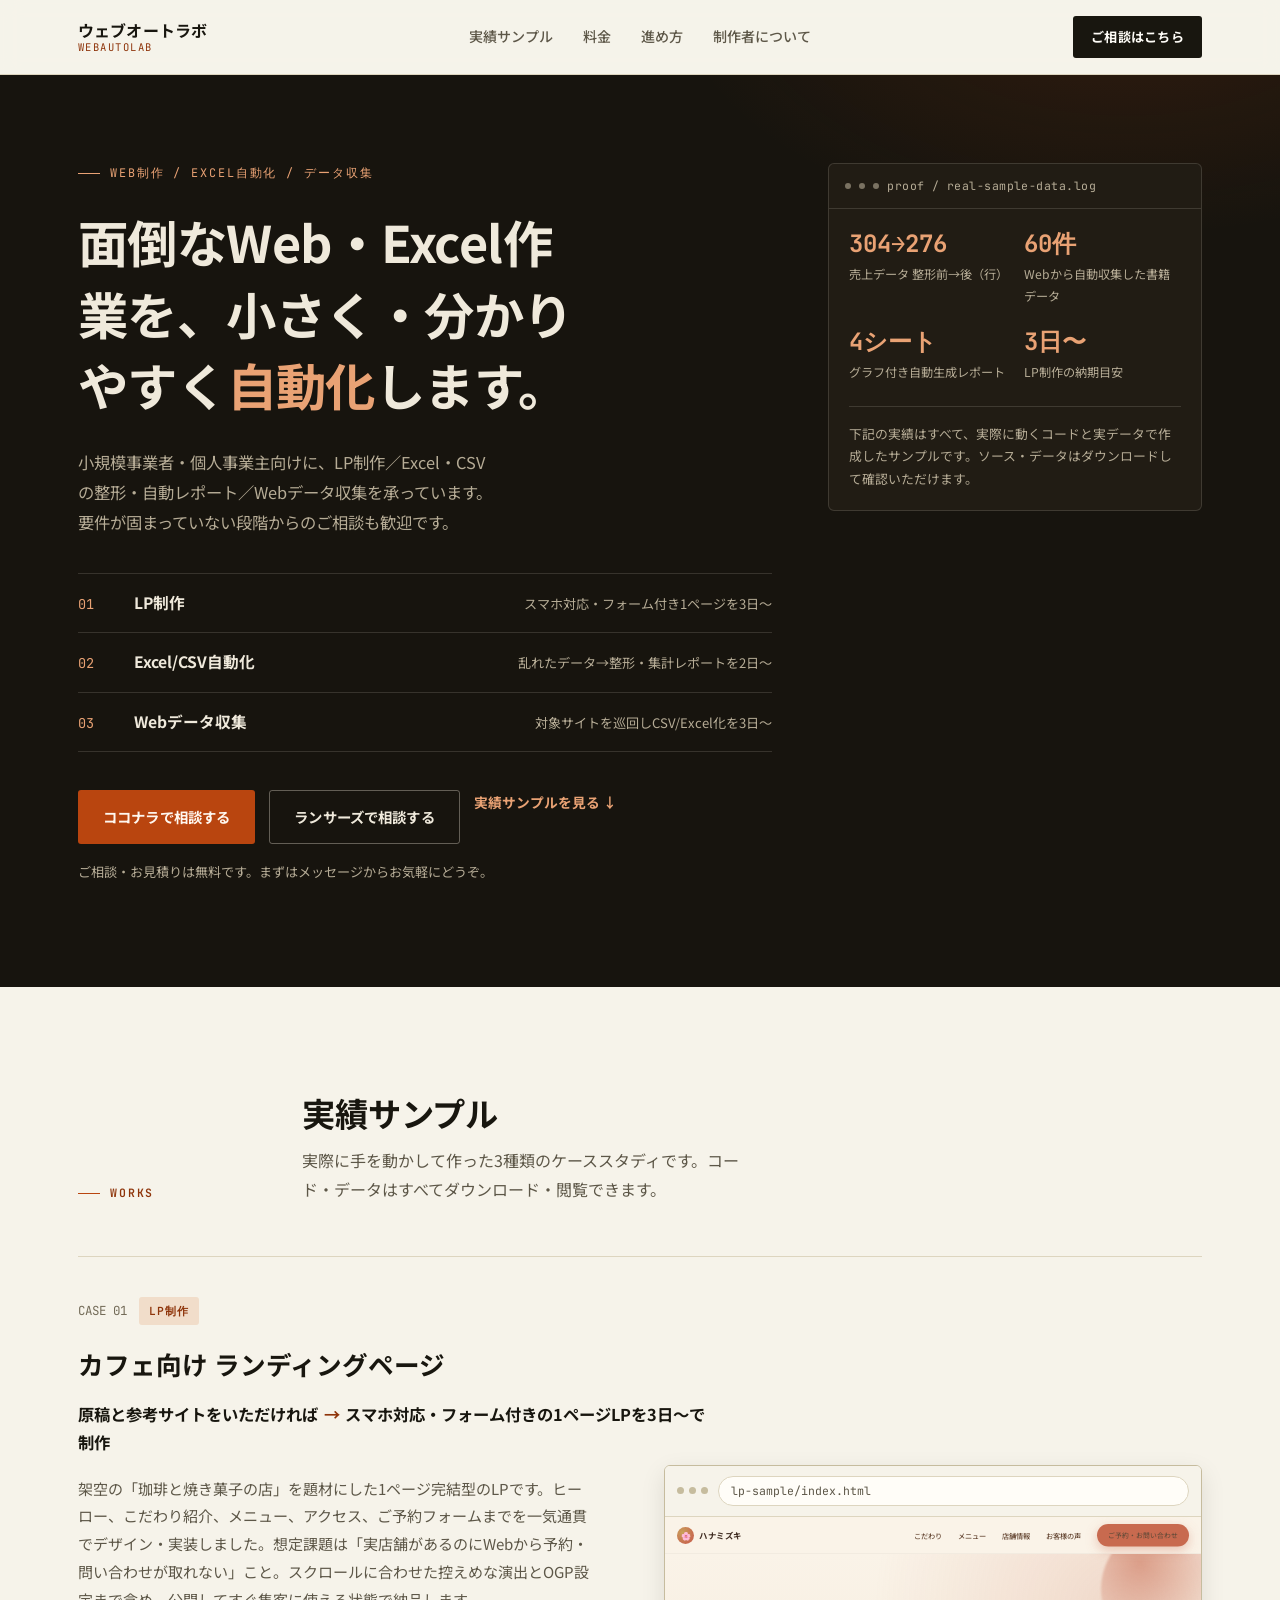
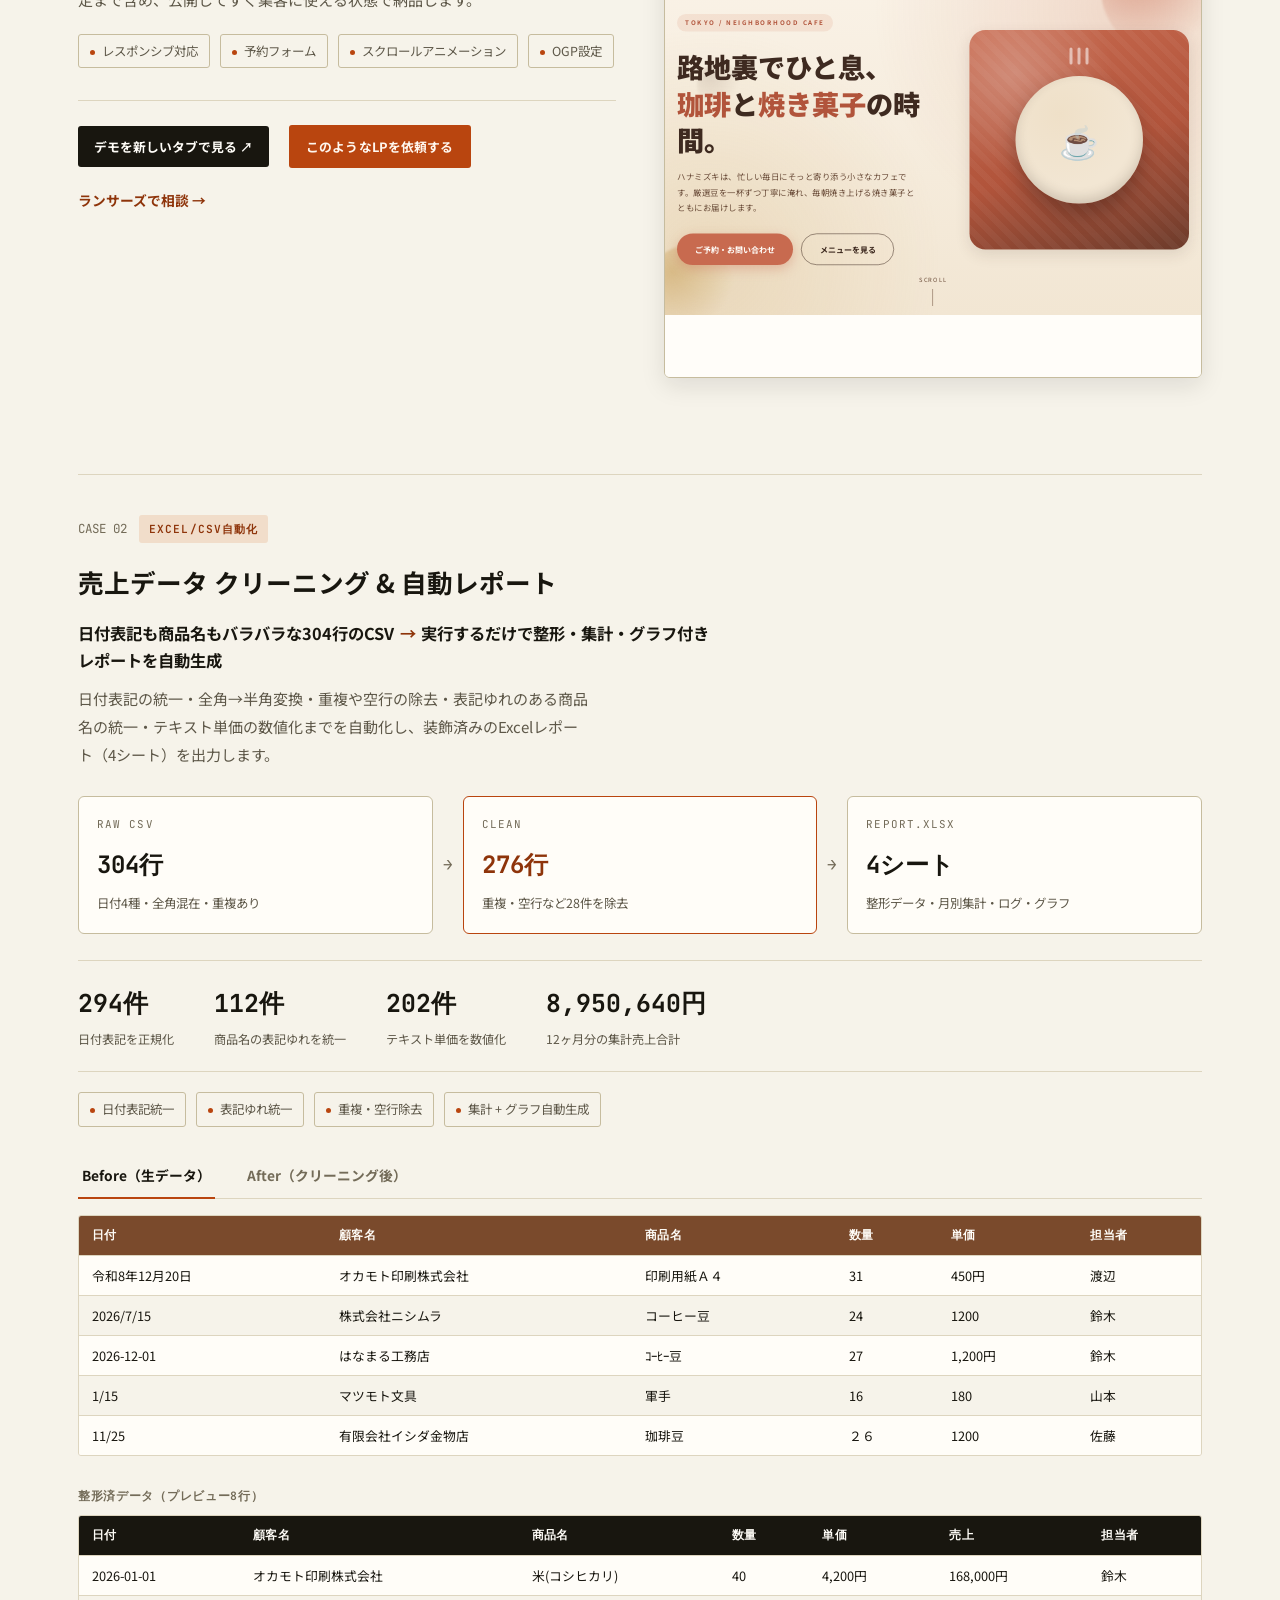
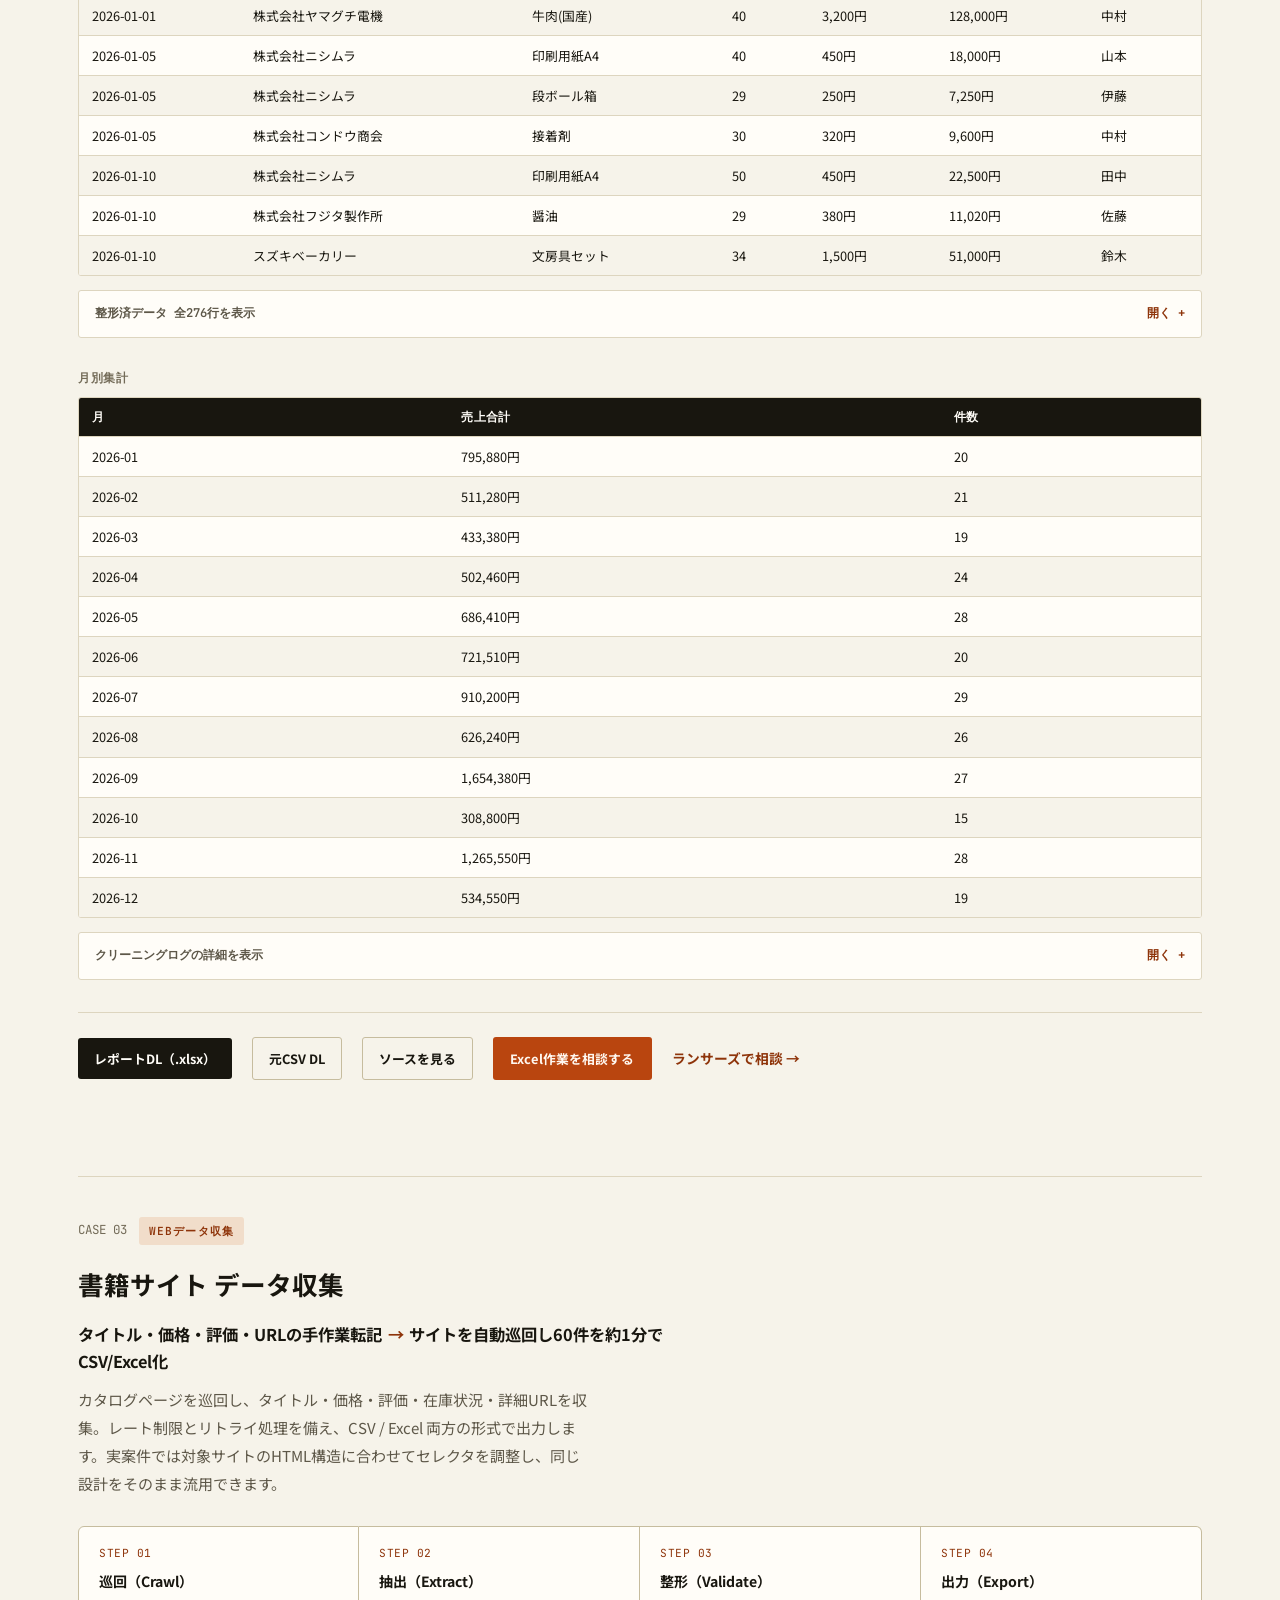
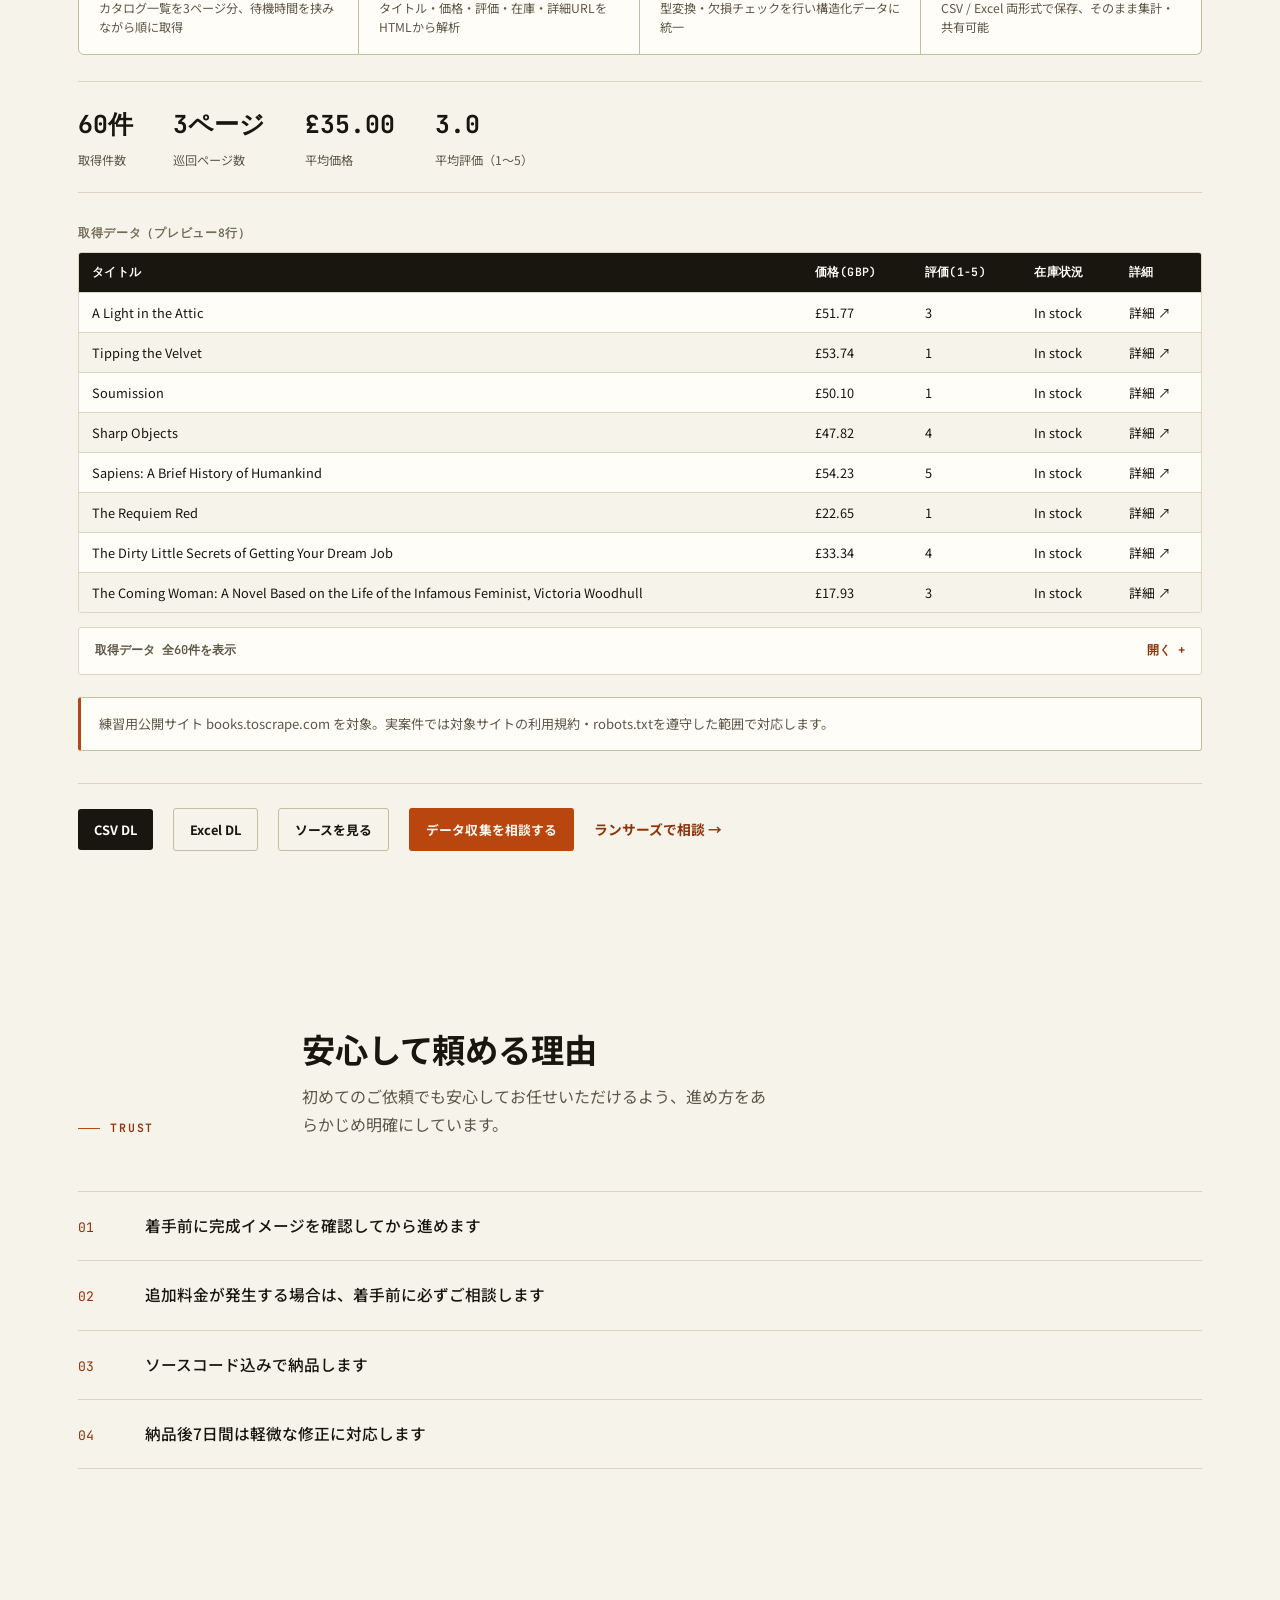
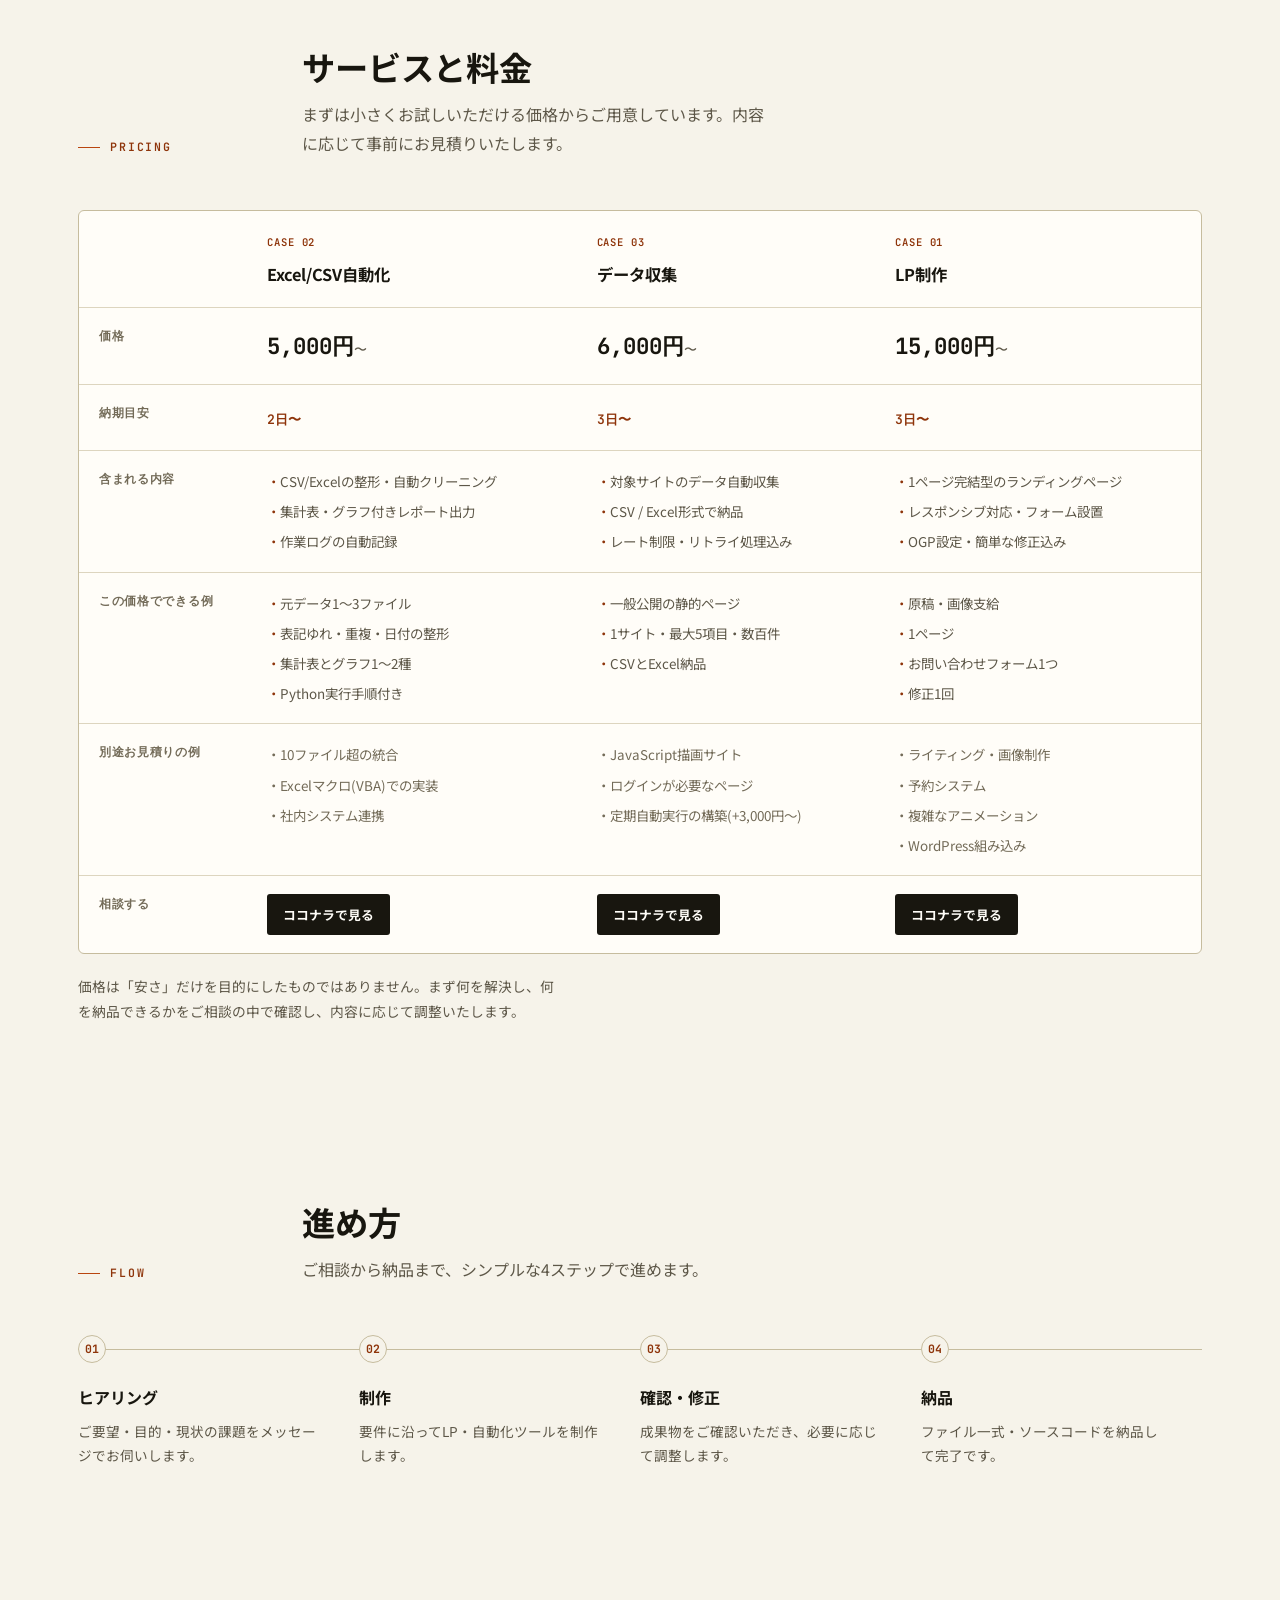
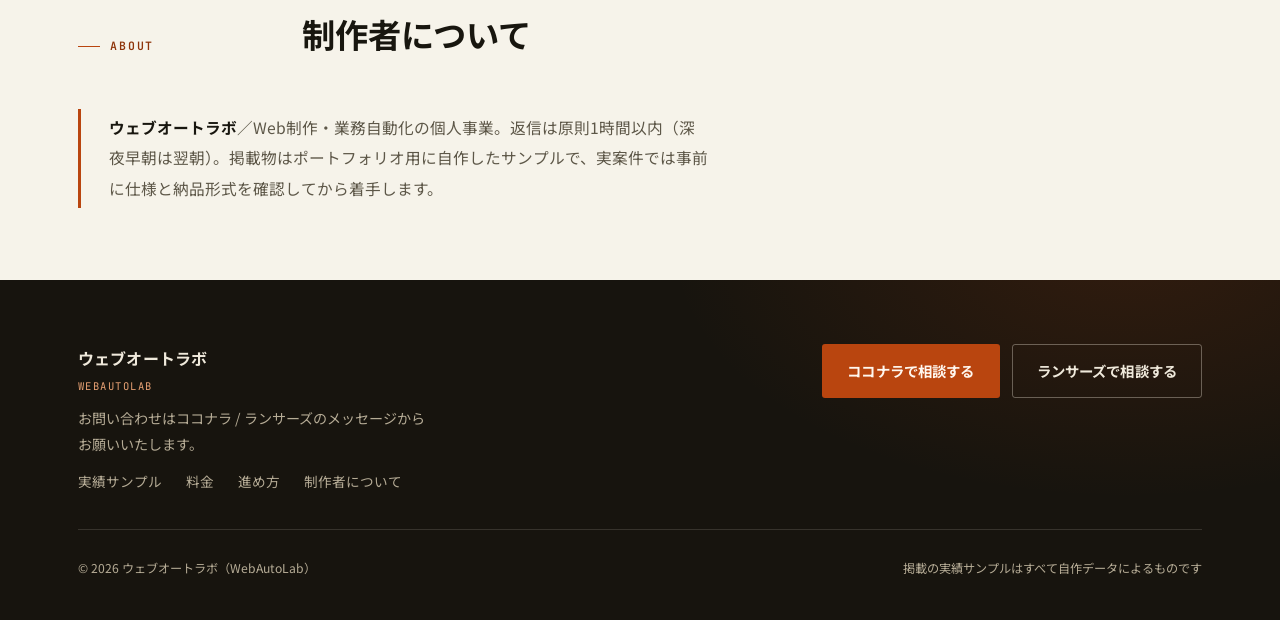
==== commit ef2db0af: "Soften hero claim wording Co-Authored-By: Claude Fable 5.1 <noreply@anthropic.com>" ====
--- a/index.html
+++ b/index.html
@@ -55,7 +55,7 @@
   <div class="wrap hero-grid">
     <div class="hero-main">
       <p class="hero-kicker">WEB制作 / EXCEL自動化 / データ収集</p>
-      <h1>面倒なWeb・Excel作業を、小さく確実に<span class="accent">自動化</span>します。</h1>
+      <h1>面倒なWeb・Excel作業を、小さく・分かりやすく<span class="accent">自動化</span>します。</h1>
       <p class="sub">小規模事業者・個人事業主向けに、LP制作／Excel・CSVの整形・自動レポート／Webデータ収集を承っています。要件が固まっていない段階からのご相談も歓迎です。</p>
 
       <ul class="service-index">
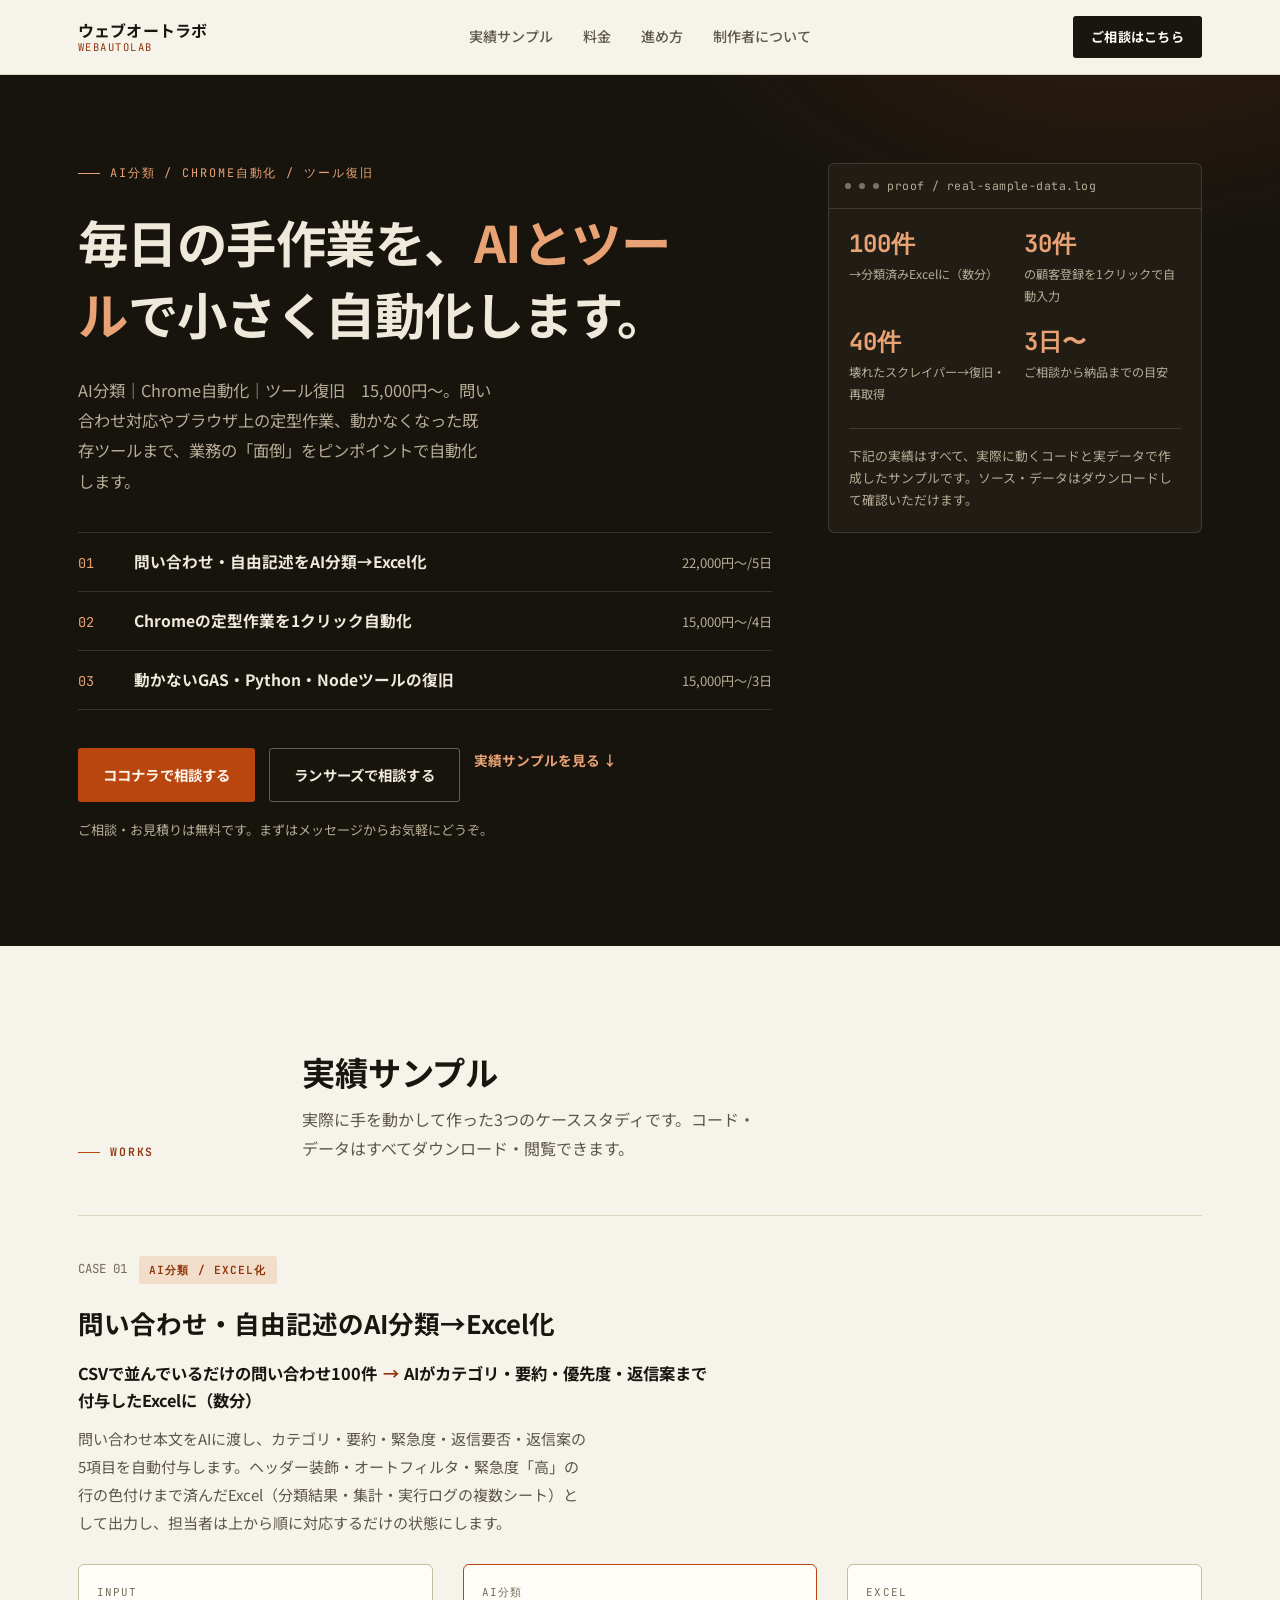
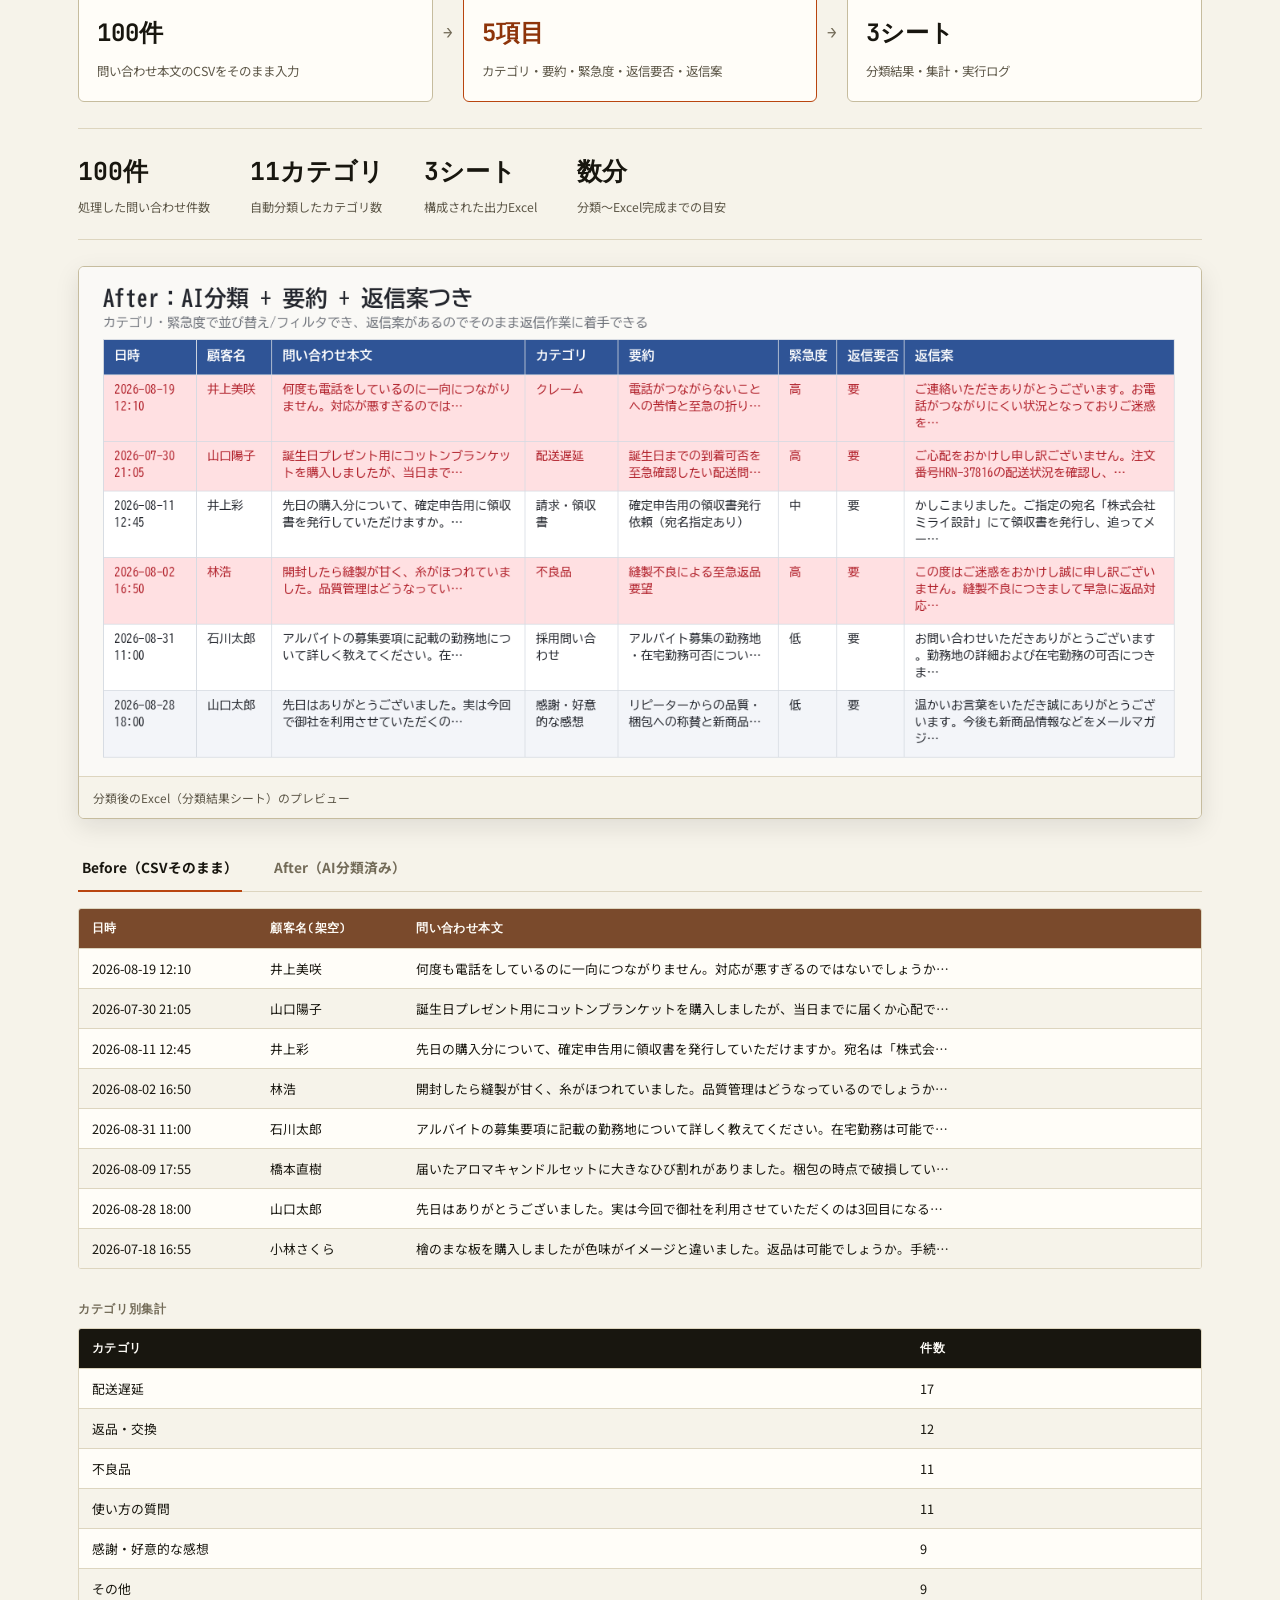
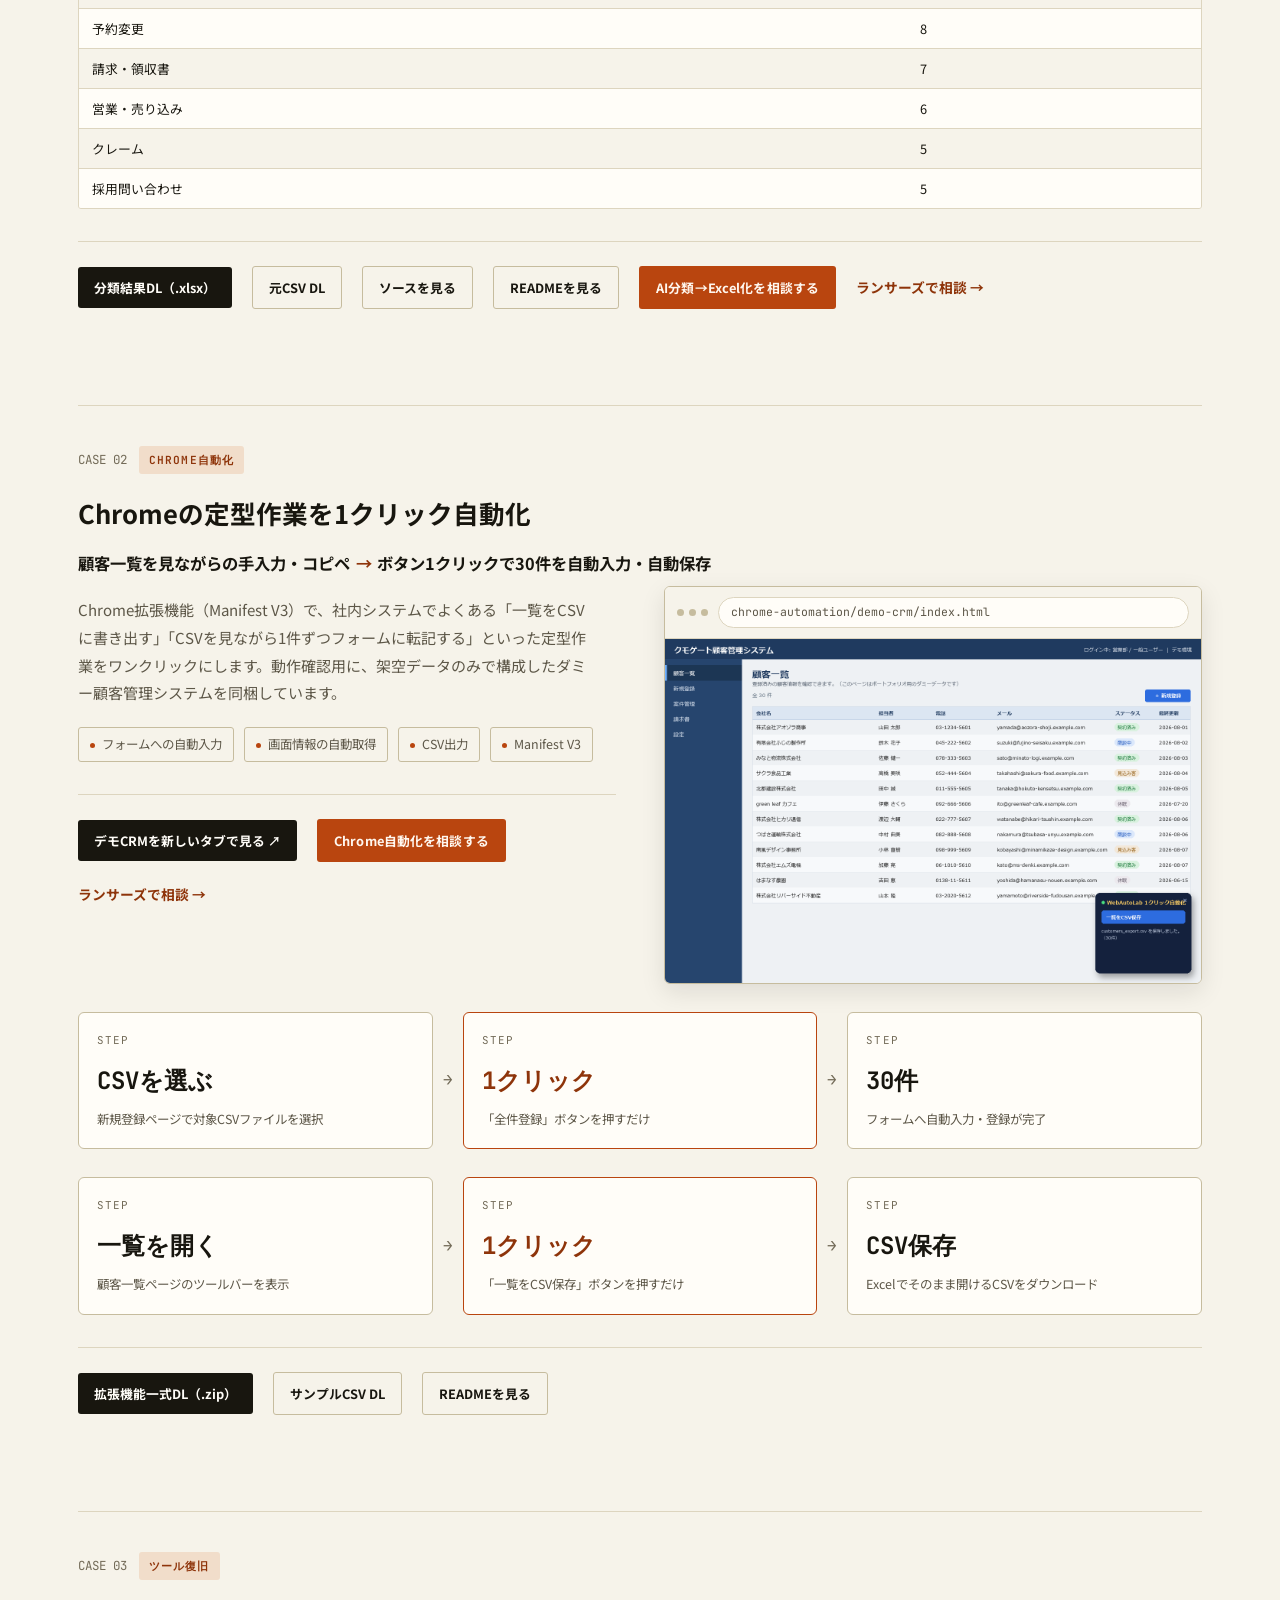
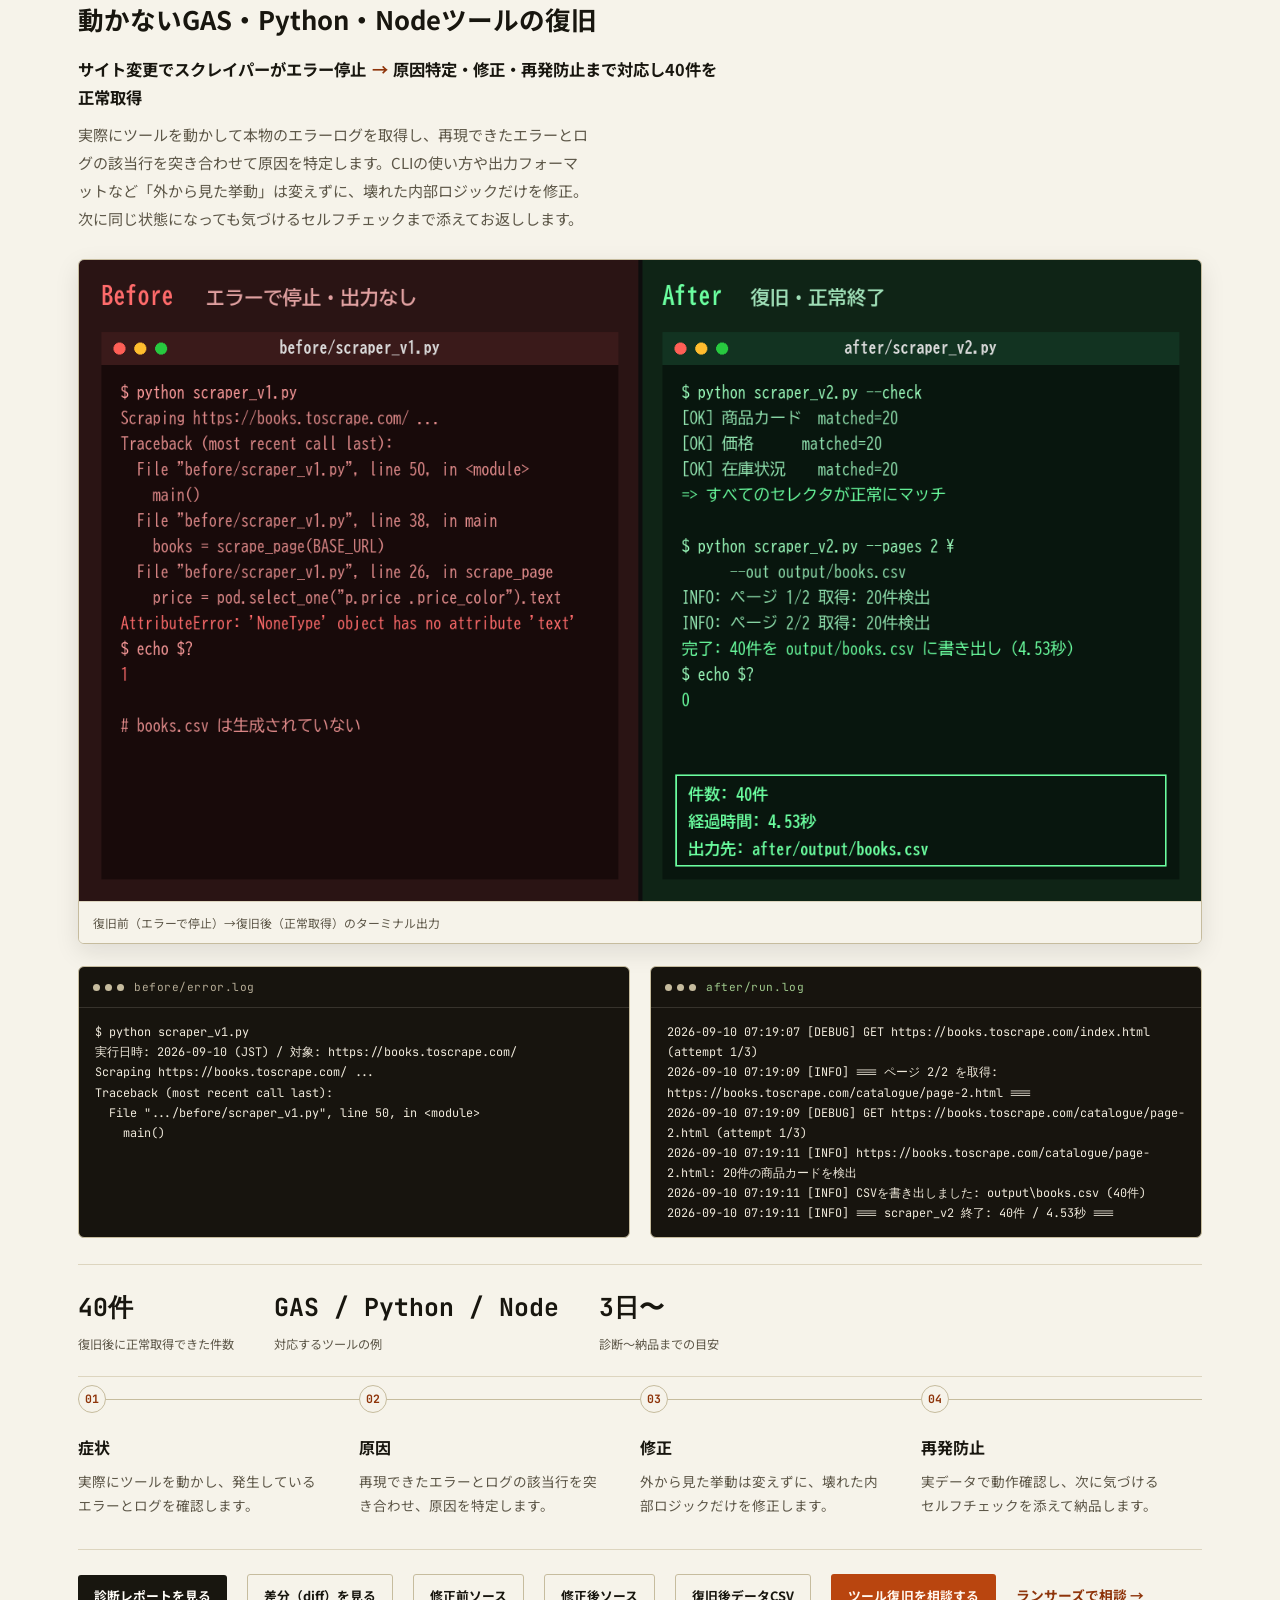
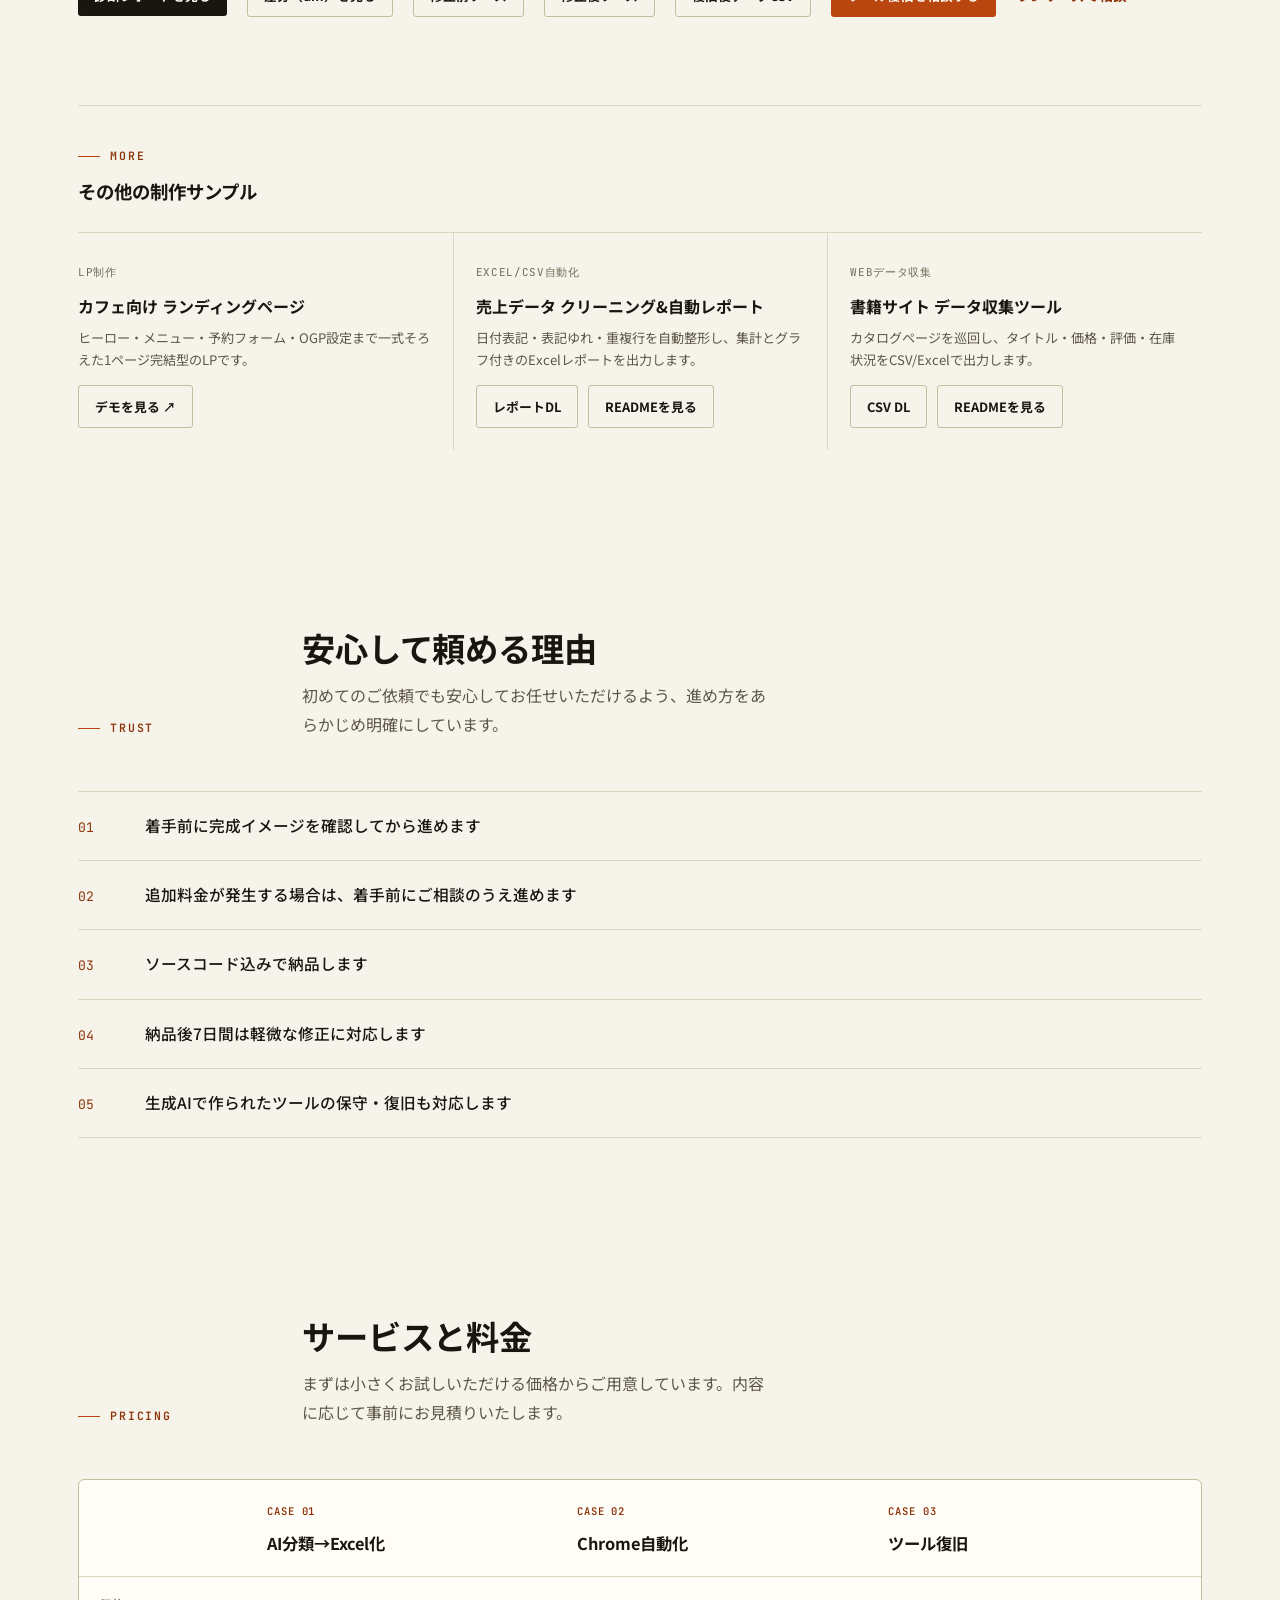
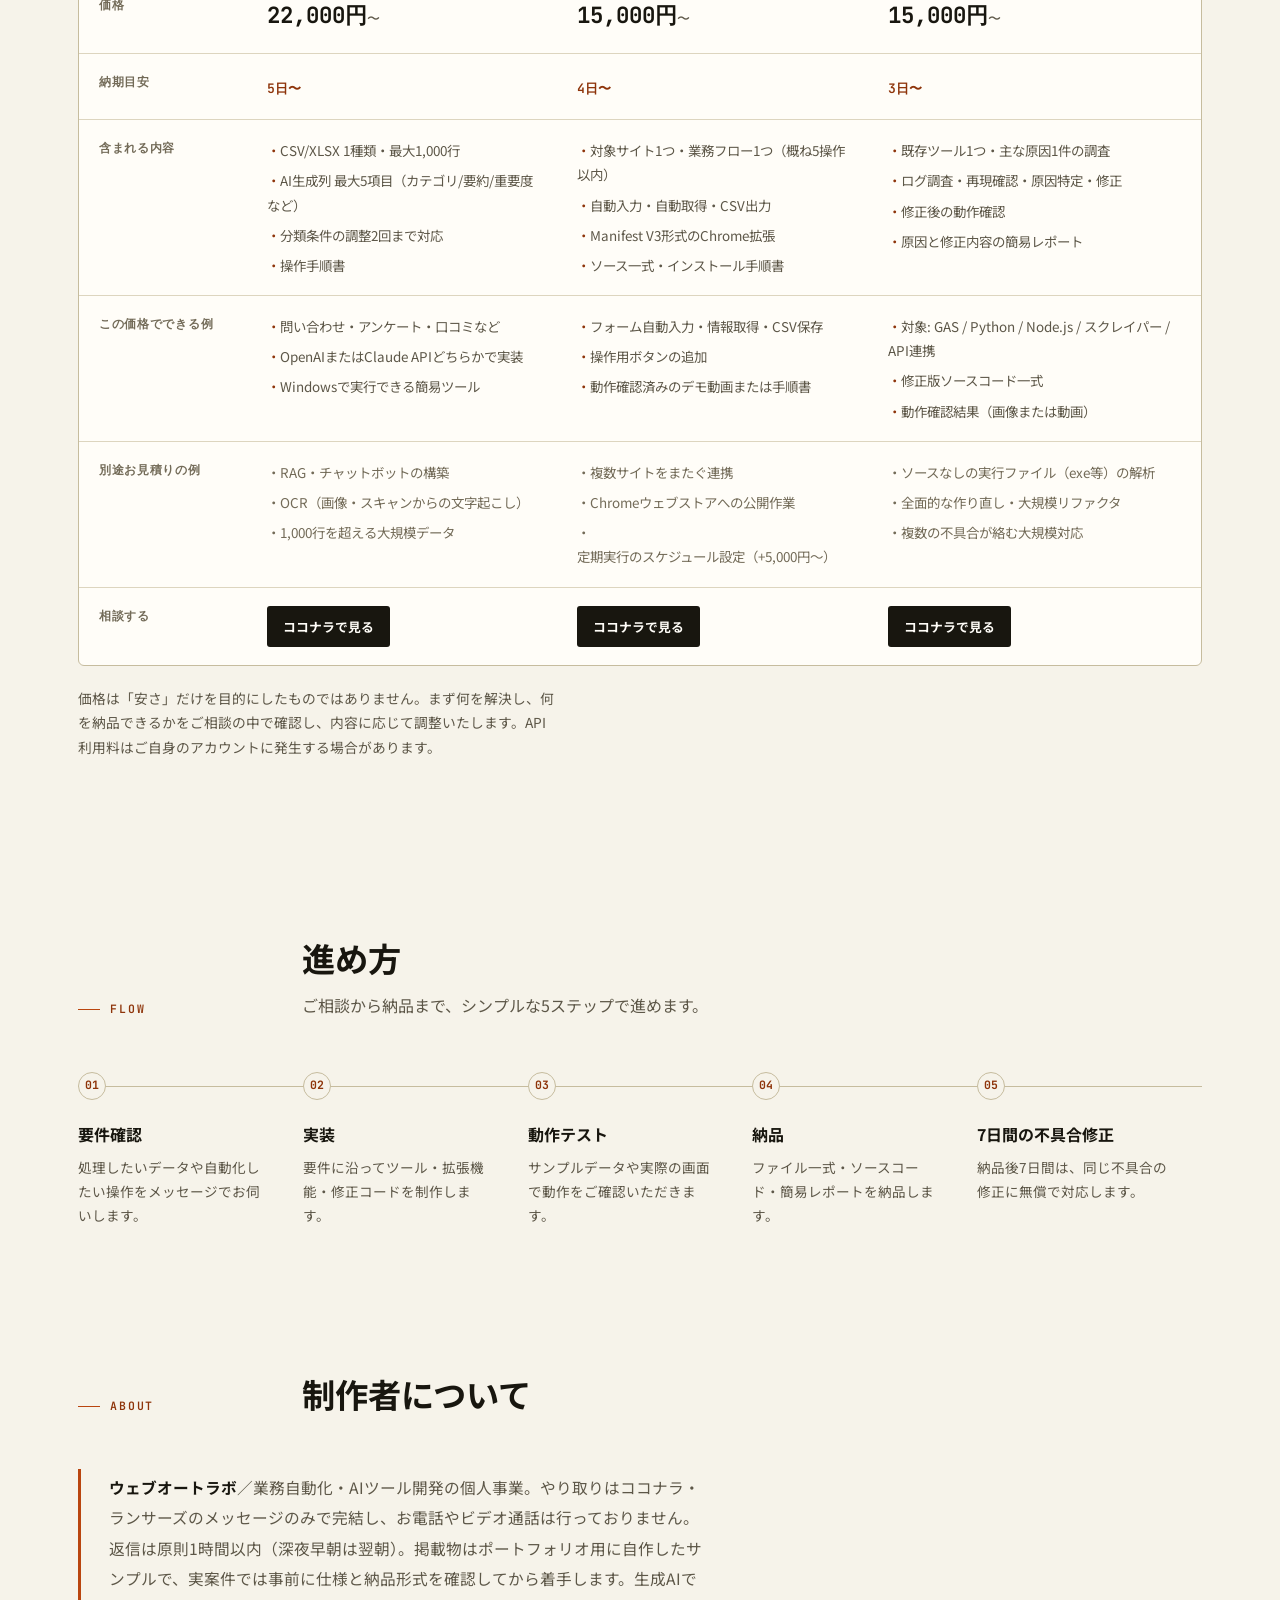
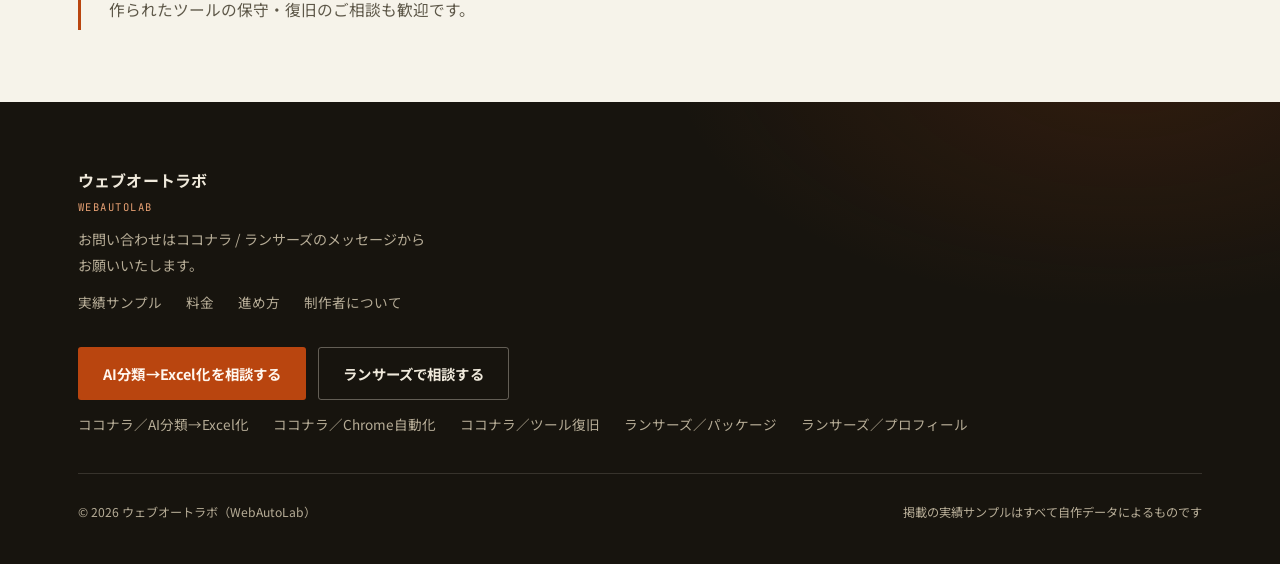
==== commit ed1c28e8: "Pivot portfolio to AI classification, Chrome automation, tool repair; add demos Co-Authored-By: Clau" ====
--- a/index.html
+++ b/index.html
@@ -3,17 +3,17 @@
 <head>
 <meta charset="UTF-8">
 <meta name="viewport" content="width=device-width, initial-scale=1.0">
-<title>ウェブオートラボ｜Web制作・Excel自動化・データ収集</title>
-<meta name="description" content="ウェブオートラボ（WebAutoLab）— 小規模事業者・個人事業主向けにLP制作、Excel/CSV自動化、Webデータ収集を提供。実データを使った実績サンプルと料金目安を掲載。">
+<title>ウェブオートラボ｜AI分類・Chrome自動化・ツール復旧</title>
+<meta name="description" content="ウェブオートラボ（WebAutoLab）— 問い合わせ・自由記述のAI分類→Excel化、Chromeの定型作業のワンクリック自動化、動かなくなったGAS・Python・Nodeツールの復旧を提供。実データ・実コードによる実績サンプルと料金目安を掲載。">
 <link rel="canonical" href="https://gomamonaka.github.io/webautolab-portfolio/">
 <meta name="robots" content="index,follow">
 
 <meta property="og:type" content="website">
-<meta property="og:title" content="ウェブオートラボ｜Web制作・Excel自動化・データ収集">
-<meta property="og:description" content="小規模事業者・個人事業主の「面倒」を、Web制作と業務自動化で解決。LP制作・Excel/CSV自動化・Webスクレイピングの実績サンプルと料金のご案内。">
+<meta property="og:title" content="ウェブオートラボ｜AI分類・Chrome自動化・ツール復旧">
+<meta property="og:description" content="毎日の手作業を、AIとツールで小さく自動化します。AI分類｜Chrome自動化｜ツール復旧　15,000円〜。実データ・実コードの実績サンプルを公開中。">
 <meta property="og:url" content="https://gomamonaka.github.io/webautolab-portfolio/">
 <meta property="og:site_name" content="ウェブオートラボ">
-<meta property="og:image" content="https://gomamonaka.github.io/webautolab-portfolio/assets/04_cover.png">
+<meta property="og:image" content="https://gomamonaka.github.io/webautolab-portfolio/assets/11_ai_classify.png">
 <meta name="twitter:card" content="summary_large_image">
 
 <link rel="icon" href="assets/logo.png" type="image/png">
@@ -44,7 +44,7 @@
       <a href="#about">制作者について</a>
     </nav>
     <div class="nav-right">
-      <a class="nav-cta" href="https://coconala.com/services/4393441" data-attr="coconala-nav" target="_blank" rel="noopener">ご相談はこちら</a>
+      <a class="nav-cta" href="https://coconala.com/services/4393615" data-attr="coconala-nav" target="_blank" rel="noopener">ご相談はこちら</a>
     </div>
   </div>
 </header>
@@ -54,31 +54,31 @@
 <section class="hero panel-dark" id="top">
   <div class="wrap hero-grid">
     <div class="hero-main">
-      <p class="hero-kicker">WEB制作 / EXCEL自動化 / データ収集</p>
-      <h1>面倒なWeb・Excel作業を、小さく・分かりやすく<span class="accent">自動化</span>します。</h1>
-      <p class="sub">小規模事業者・個人事業主向けに、LP制作／Excel・CSVの整形・自動レポート／Webデータ収集を承っています。要件が固まっていない段階からのご相談も歓迎です。</p>
+      <p class="hero-kicker">AI分類 / CHROME自動化 / ツール復旧</p>
+      <h1>毎日の手作業を、<span class="accent">AIとツール</span>で小さく自動化します。</h1>
+      <p class="sub">AI分類｜Chrome自動化｜ツール復旧　15,000円〜。問い合わせ対応やブラウザ上の定型作業、動かなくなった既存ツールまで、業務の「面倒」をピンポイントで自動化します。</p>
 
       <ul class="service-index">
         <li>
           <span class="idx">01</span>
-          <span class="name">LP制作</span>
-          <span class="res">スマホ対応・フォーム付き1ページを3日〜</span>
+          <span class="name">問い合わせ・自由記述をAI分類→Excel化</span>
+          <span class="res">22,000円〜/5日</span>
         </li>
         <li>
           <span class="idx">02</span>
-          <span class="name">Excel/CSV自動化</span>
-          <span class="res">乱れたデータ→整形・集計レポートを2日〜</span>
+          <span class="name">Chromeの定型作業を1クリック自動化</span>
+          <span class="res">15,000円〜/4日</span>
         </li>
         <li>
           <span class="idx">03</span>
-          <span class="name">Webデータ収集</span>
-          <span class="res">対象サイトを巡回しCSV/Excel化を3日〜</span>
+          <span class="name">動かないGAS・Python・Nodeツールの復旧</span>
+          <span class="res">15,000円〜/3日</span>
         </li>
       </ul>
 
       <div class="hero-ctas">
-        <a class="btn btn-accent" href="https://coconala.com/services/4393441" data-attr="coconala-hero" target="_blank" rel="noopener">ココナラで相談する</a>
-        <a class="btn btn-outline-dark" href="https://www.lancers.jp/profile/webautolab" data-attr="lancers-hero" target="_blank" rel="noopener">ランサーズで相談する</a>
+        <a class="btn btn-accent" href="https://coconala.com/services/4393615" data-attr="coconala-hero" target="_blank" rel="noopener">ココナラで相談する</a>
+        <a class="btn btn-outline-dark" href="https://www.lancers.jp/menu/detail/1342647" data-attr="lancers-hero" target="_blank" rel="noopener">ランサーズで相談する</a>
         <a class="btn-text" style="color:#e9a274;" href="#works">実績サンプルを見る ↓</a>
       </div>
       <p class="hero-note">ご相談・お見積りは無料です。まずはメッセージからお気軽にどうぞ。</p>
@@ -91,20 +91,20 @@
       </div>
       <div class="proof-metrics">
         <div class="proof-metric">
-          <div class="num">304→276</div>
-          <div class="lbl">売上データ 整形前→後（行）</div>
+          <div class="num">100件</div>
+          <div class="lbl">→分類済みExcelに（数分）</div>
         </div>
         <div class="proof-metric">
-          <div class="num">60件</div>
-          <div class="lbl">Webから自動収集した書籍データ</div>
+          <div class="num">30件</div>
+          <div class="lbl">の顧客登録を1クリックで自動入力</div>
         </div>
         <div class="proof-metric">
-          <div class="num">4シート</div>
-          <div class="lbl">グラフ付き自動生成レポート</div>
+          <div class="num">40件</div>
+          <div class="lbl">壊れたスクレイパー→復旧・再取得</div>
         </div>
         <div class="proof-metric">
           <div class="num">3日〜</div>
-          <div class="lbl">LP制作の納期目安</div>
+          <div class="lbl">ご相談から納品までの目安</div>
         </div>
       </div>
       <div class="proof-panel-foot">下記の実績はすべて、実際に動くコードと実データで作成したサンプルです。ソース・データはダウンロードして確認いただけます。</div>
@@ -120,187 +120,255 @@
       </div>
       <div>
         <h2 class="section-title reveal">実績サンプル</h2>
-        <p class="section-lead reveal">実際に手を動かして作った3種類のケーススタディです。コード・データはすべてダウンロード・閲覧できます。</p>
+        <p class="section-lead reveal">実際に手を動かして作った3つのケーススタディです。コード・データはすべてダウンロード・閲覧できます。</p>
       </div>
     </div>
 
     <div class="case-list">
 
-      <!-- ================= case 1: LP ================= -->
-      <article class="case case-lp" aria-labelledby="case-lp-title">
+      <!-- ================= case 1: AI分類→Excel化 ================= -->
+      <article class="case case-ai" aria-labelledby="case-ai-title">
         <div class="case-meta reveal">
           <span class="case-num">CASE 01</span>
-          <span class="case-tag">LP制作</span>
-        </div>
-        <h3 class="case-title reveal" id="case-lp-title">カフェ向け ランディングページ</h3>
-        <p class="case-outcome reveal">原稿と参考サイトをいただければ<span class="arrow">→</span>スマホ対応・フォーム付きの1ページLPを3日〜で制作</p>
+          <span class="case-tag">AI分類 / Excel化</span>
+        </div>
+        <h3 class="case-title reveal" id="case-ai-title">問い合わせ・自由記述のAI分類→Excel化</h3>
+        <p class="case-outcome reveal">CSVで並んでいるだけの問い合わせ100件<span class="arrow">→</span>AIがカテゴリ・要約・優先度・返信案まで付与したExcelに（数分）</p>
+        <p class="case-desc reveal">問い合わせ本文をAIに渡し、カテゴリ・要約・緊急度・返信要否・返信案の5項目を自動付与します。ヘッダー装飾・オートフィルタ・緊急度「高」の行の色付けまで済んだExcel（分類結果・集計・実行ログの複数シート）として出力し、担当者は上から順に対応するだけの状態にします。</p>
+
+        <div class="flow-diagram reveal">
+          <div class="flow-node">
+            <div class="fn-label">Input</div>
+            <div class="fn-num">100件</div>
+            <div class="fn-cap">問い合わせ本文のCSVをそのまま入力</div>
+          </div>
+          <div class="flow-arrow" aria-hidden="true">→</div>
+          <div class="flow-node is-accent">
+            <div class="fn-label">AI分類</div>
+            <div class="fn-num">5項目</div>
+            <div class="fn-cap">カテゴリ・要約・緊急度・返信要否・返信案</div>
+          </div>
+          <div class="flow-arrow" aria-hidden="true">→</div>
+          <div class="flow-node">
+            <div class="fn-label">Excel</div>
+            <div class="fn-num">3シート</div>
+            <div class="fn-cap">分類結果・集計・実行ログ</div>
+          </div>
+        </div>
+
+        <div class="metric-row reveal">
+          <div class="metric"><div class="num">100件</div><div class="lbl">処理した問い合わせ件数</div></div>
+          <div class="metric"><div class="num">11カテゴリ</div><div class="lbl">自動分類したカテゴリ数</div></div>
+          <div class="metric"><div class="num">3シート</div><div class="lbl">構成された出力Excel</div></div>
+          <div class="metric"><div class="num">数分</div><div class="lbl">分類〜Excel完成までの目安</div></div>
+        </div>
+
+        <div class="case-shot reveal">
+          <img src="ai-classify/output/preview_after.png" alt="AI分類後のExcel（分類結果シート）のプレビュー" loading="lazy">
+          <div class="case-shot-cap">分類後のExcel（分類結果シート）のプレビュー</div>
+        </div>
+
+        <div class="reveal" data-tabs>
+          <div class="tabs-head" role="tablist" aria-label="AI分類前後の比較">
+            <button class="tab-btn" role="tab" id="tab-ai-before" aria-controls="panel-ai-before" aria-selected="true">Before（CSVそのまま）</button>
+            <button class="tab-btn" role="tab" id="tab-ai-after" aria-controls="panel-ai-after" aria-selected="false" tabindex="-1">After（AI分類済み）</button>
+          </div>
+          <div class="tab-panel" id="panel-ai-before" role="tabpanel" aria-labelledby="tab-ai-before">
+            <div class="table-scroll"><table class="data-table before-table"><thead><tr><th>日時</th><th>顧客名(架空)</th><th>問い合わせ本文</th></tr></thead><tbody><tr><td>2026-08-19 12:10</td><td>井上美咲</td><td>何度も電話をしているのに一向につながりません。対応が悪すぎるのではないでしょうか…</td></tr><tr><td>2026-07-30 21:05</td><td>山口陽子</td><td>誕生日プレゼント用にコットンブランケットを購入しましたが、当日までに届くか心配で…</td></tr><tr><td>2026-08-11 12:45</td><td>井上彩</td><td>先日の購入分について、確定申告用に領収書を発行していただけますか。宛名は「株式会…</td></tr><tr><td>2026-08-02 16:50</td><td>林浩</td><td>開封したら縫製が甘く、糸がほつれていました。品質管理はどうなっているのでしょうか…</td></tr><tr><td>2026-08-31 11:00</td><td>石川太郎</td><td>アルバイトの募集要項に記載の勤務地について詳しく教えてください。在宅勤務は可能で…</td></tr><tr><td>2026-08-09 17:55</td><td>橋本直樹</td><td>届いたアロマキャンドルセットに大きなひび割れがありました。梱包の時点で破損してい…</td></tr><tr><td>2026-08-28 18:00</td><td>山口太郎</td><td>先日はありがとうございました。実は今回で御社を利用させていただくのは3回目になる…</td></tr><tr><td>2026-07-18 16:55</td><td>小林さくら</td><td>檜のまな板を購入しましたが色味がイメージと違いました。返品は可能でしょうか。手続…</td></tr></tbody></table></div>
+          </div>
+          <div class="tab-panel" id="panel-ai-after" role="tabpanel" aria-labelledby="tab-ai-after" hidden>
+            <div class="table-scroll"><table class="data-table after-table"><thead><tr><th>日時</th><th>顧客名(架空)</th><th>問い合わせ本文</th><th>カテゴリ</th><th>要約</th><th>緊急度</th><th>返信要否</th><th>返信案</th></tr></thead><tbody><tr><td>2026-08-19 12:10</td><td>井上美咲</td><td>何度も電話をしているのに一向につながりません。対応が悪すぎるのではないでしょうか…</td><td>クレーム</td><td>電話がつながらないことへの苦情と至急の折り返し要請</td><td>高</td><td>要</td><td>ご連絡いただきありがとうございます。お電話がつながりにくい状況となっておりご迷惑…</td></tr><tr><td>2026-07-30 21:05</td><td>山口陽子</td><td>誕生日プレゼント用にコットンブランケットを購入しましたが、当日までに届くか心配で…</td><td>配送遅延</td><td>誕生日までの到着可否を至急確認したい配送問い合わせ</td><td>高</td><td>要</td><td>ご心配をおかけし申し訳ございません。注文番号HRN-37816の配送状況を確認し…</td></tr><tr><td>2026-08-11 12:45</td><td>井上彩</td><td>先日の購入分について、確定申告用に領収書を発行していただけますか。宛名は「株式会…</td><td>請求・領収書</td><td>確定申告用の領収書発行依頼（宛名指定あり）</td><td>中</td><td>要</td><td>かしこまりました。ご指定の宛名「株式会社ミライ設計」にて領収書を発行し、追ってメ…</td></tr><tr><td>2026-08-02 16:50</td><td>林浩</td><td>開封したら縫製が甘く、糸がほつれていました。品質管理はどうなっているのでしょうか…</td><td>不良品</td><td>縫製不良による至急返品要望</td><td>高</td><td>要</td><td>この度はご迷惑をおかけし誠に申し訳ございません。縫製不良につきまして早急に返品対…</td></tr><tr><td>2026-08-31 11:00</td><td>石川太郎</td><td>アルバイトの募集要項に記載の勤務地について詳しく教えてください。在宅勤務は可能で…</td><td>採用問い合わせ</td><td>アルバイト募集の勤務地・在宅勤務可否についての質問</td><td>低</td><td>要</td><td>お問い合わせいただきありがとうございます。勤務地の詳細および在宅勤務の可否につき…</td></tr><tr><td>2026-08-09 17:55</td><td>橋本直樹</td><td>届いたアロマキャンドルセットに大きなひび割れがありました。梱包の時点で破損してい…</td><td>不良品</td><td>アロマキャンドルセットが破損して到着、交換か返金を希望</td><td>高</td><td>要</td><td>この度は破損した商品をお届けしてしまい、大変申し訳ございません。注文番号HRN-…</td></tr><tr><td>2026-08-28 18:00</td><td>山口太郎</td><td>先日はありがとうございました。実は今回で御社を利用させていただくのは3回目になる…</td><td>感謝・好意的な感想</td><td>リピーターからの品質・梱包への称賛と新商品案内の要望</td><td>低</td><td>要</td><td>温かいお言葉をいただき誠にありがとうございます。今後も新商品情報などをメールマガ…</td></tr><tr><td>2026-07-18 16:55</td><td>小林さくら</td><td>檜のまな板を購入しましたが色味がイメージと違いました。返品は可能でしょうか。手続…</td><td>返品・交換</td><td>檜のまな板の色味がイメージと違い、返品方法を知りたい</td><td>中</td><td>要</td><td>ご期待に沿えず申し訳ございません。返品を承ることが可能ですので、手続き方法につき…</td></tr></tbody></table></div>
+          </div>
+        </div>
+
+        <div class="subtable-title">カテゴリ別集計</div>
+        <div class="table-scroll"><table class="data-table mini-table"><thead><tr><th>カテゴリ</th><th>件数</th></tr></thead><tbody><tr><td>配送遅延</td><td>17</td></tr><tr><td>返品・交換</td><td>12</td></tr><tr><td>不良品</td><td>11</td></tr><tr><td>使い方の質問</td><td>11</td></tr><tr><td>感謝・好意的な感想</td><td>9</td></tr><tr><td>その他</td><td>9</td></tr><tr><td>予約変更</td><td>8</td></tr><tr><td>請求・領収書</td><td>7</td></tr><tr><td>営業・売り込み</td><td>6</td></tr><tr><td>クレーム</td><td>5</td></tr><tr><td>採用問い合わせ</td><td>5</td></tr></tbody></table></div>
+
+        <div class="case-actions">
+          <a class="btn-sm btn-dark" href="ai-classify/output/result.xlsx" target="_blank" rel="noopener">分類結果DL（.xlsx）</a>
+          <a class="btn-sm btn-ghost" href="ai-classify/input/inquiries.csv" target="_blank" rel="noopener">元CSV DL</a>
+          <a class="btn-sm btn-ghost" href="ai-classify/classify_to_excel.py" target="_blank" rel="noopener">ソースを見る</a>
+          <a class="btn-sm btn-ghost" href="ai-classify/README.md" target="_blank" rel="noopener">READMEを見る</a>
+          <a class="btn btn-accent btn-sm" href="https://coconala.com/services/4393615" target="_blank" rel="noopener">AI分類→Excel化を相談する</a>
+          <a class="btn-text" href="https://www.lancers.jp/menu/detail/1342647" target="_blank" rel="noopener">ランサーズで相談 →</a>
+        </div>
+      </article>
+
+      <!-- ================= case 2: Chrome自動化 ================= -->
+      <article class="case case-chrome" aria-labelledby="case-chrome-title">
+        <div class="case-meta reveal">
+          <span class="case-num">CASE 02</span>
+          <span class="case-tag">Chrome自動化</span>
+        </div>
+        <h3 class="case-title reveal" id="case-chrome-title">Chromeの定型作業を1クリック自動化</h3>
+        <p class="case-outcome reveal">顧客一覧を見ながらの手入力・コピペ<span class="arrow">→</span>ボタン1クリックで30件を自動入力・自動保存</p>
 
         <div class="case-layout">
           <div class="reveal">
-            <p class="case-desc">架空の「珈琲と焼き菓子の店」を題材にした1ページ完結型のLPです。ヒーロー、こだわり紹介、メニュー、アクセス、ご予約フォームまでを一気通貫でデザイン・実装しました。想定課題は「実店舗があるのにWebから予約・問い合わせが取れない」こと。スクロールに合わせた控えめな演出とOGP設定まで含め、公開してすぐ集客に使える状態で納品します。</p>
+            <p class="case-desc">Chrome拡張機能（Manifest V3）で、社内システムでよくある「一覧をCSVに書き出す」「CSVを見ながら1件ずつフォームに転記する」といった定型作業をワンクリックにします。動作確認用に、架空データのみで構成したダミー顧客管理システムを同梱しています。</p>
             <ul class="feature-list">
-              <li>レスポンシブ対応</li>
-              <li>予約フォーム</li>
-              <li>スクロールアニメーション</li>
-              <li>OGP設定</li>
+              <li>フォームへの自動入力</li>
+              <li>画面情報の自動取得</li>
+              <li>CSV出力</li>
+              <li>Manifest V3</li>
             </ul>
             <div class="case-actions">
-              <a class="btn-sm btn-dark" href="lp-sample/index.html" target="_blank" rel="noopener">デモを新しいタブで見る ↗</a>
-              <a class="btn btn-accent btn-sm" href="https://coconala.com/services/4393441" target="_blank" rel="noopener">このようなLPを依頼する</a>
-              <a class="btn-text" href="https://www.lancers.jp/profile/webautolab" target="_blank" rel="noopener">ランサーズで相談 →</a>
+              <a class="btn-sm btn-dark" href="chrome-automation/demo-crm/index.html" target="_blank" rel="noopener">デモCRMを新しいタブで見る ↗</a>
+              <a class="btn btn-accent btn-sm" href="https://coconala.com/services/4393620" target="_blank" rel="noopener">Chrome自動化を相談する</a>
+              <a class="btn-text" href="https://www.lancers.jp/menu/detail/1342647" target="_blank" rel="noopener">ランサーズで相談 →</a>
             </div>
           </div>
           <div class="browser-frame reveal">
             <div class="browser-chrome">
               <span class="browser-dots"><span></span><span></span><span></span></span>
-              <span class="browser-url">lp-sample/index.html</span>
+              <span class="browser-url">chrome-automation/demo-crm/index.html</span>
             </div>
-            <div class="browser-viewport">
-              <iframe src="lp-sample/index.html" loading="lazy" title="LP制作サンプルのプレビュー"></iframe>
+            <div class="browser-viewport is-image">
+              <img src="chrome-automation/preview.png" alt="Chrome拡張のデモ画面（顧客管理CRM）のプレビュー" loading="lazy">
             </div>
           </div>
         </div>
-      </article>
-
-      <!-- ================= case 2: Excel ================= -->
-      <article class="case case-excel" aria-labelledby="case-excel-title">
-        <div class="case-meta reveal">
-          <span class="case-num">CASE 02</span>
-          <span class="case-tag">Excel/CSV自動化</span>
-        </div>
-        <h3 class="case-title reveal" id="case-excel-title">売上データ クリーニング & 自動レポート</h3>
-        <p class="case-outcome reveal">日付表記も商品名もバラバラな304行のCSV<span class="arrow">→</span>実行するだけで整形・集計・グラフ付きレポートを自動生成</p>
-        <p class="case-desc reveal">日付表記の統一・全角→半角変換・重複や空行の除去・表記ゆれのある商品名の統一・テキスト単価の数値化までを自動化し、装飾済みのExcelレポート（4シート）を出力します。</p>
 
         <div class="flow-diagram reveal">
           <div class="flow-node">
-            <div class="fn-label">Raw CSV</div>
-            <div class="fn-num">304行</div>
-            <div class="fn-cap">日付4種・全角混在・重複あり</div>
+            <div class="fn-label">STEP</div>
+            <div class="fn-num">CSVを選ぶ</div>
+            <div class="fn-cap">新規登録ページで対象CSVファイルを選択</div>
           </div>
           <div class="flow-arrow" aria-hidden="true">→</div>
           <div class="flow-node is-accent">
-            <div class="fn-label">Clean</div>
-            <div class="fn-num">276行</div>
-            <div class="fn-cap">重複・空行など28件を除去</div>
+            <div class="fn-label">STEP</div>
+            <div class="fn-num">1クリック</div>
+            <div class="fn-cap">「全件登録」ボタンを押すだけ</div>
           </div>
           <div class="flow-arrow" aria-hidden="true">→</div>
           <div class="flow-node">
-            <div class="fn-label">Report.xlsx</div>
-            <div class="fn-num">4シート</div>
-            <div class="fn-cap">整形データ・月別集計・ログ・グラフ</div>
-          </div>
-        </div>
-
-        <div class="metric-row reveal">
-          <div class="metric"><div class="num">294件</div><div class="lbl">日付表記を正規化</div></div>
-          <div class="metric"><div class="num">112件</div><div class="lbl">商品名の表記ゆれを統一</div></div>
-          <div class="metric"><div class="num">202件</div><div class="lbl">テキスト単価を数値化</div></div>
-          <div class="metric"><div class="num">8,950,640円</div><div class="lbl">12ヶ月分の集計売上合計</div></div>
-        </div>
-
-        <ul class="feature-list reveal">
-          <li>日付表記統一</li>
-          <li>表記ゆれ統一</li>
-          <li>重複・空行除去</li>
-          <li>集計 + グラフ自動生成</li>
-        </ul>
-
-        <div class="reveal" data-tabs>
-          <div class="tabs-head" role="tablist" aria-label="クリーニング前後の比較">
-            <button class="tab-btn" role="tab" id="tab-before" aria-controls="panel-before" aria-selected="true">Before（生データ）</button>
-            <button class="tab-btn" role="tab" id="tab-after" aria-controls="panel-after" aria-selected="false" tabindex="-1">After（クリーニング後）</button>
-          </div>
-          <div class="tab-panel" id="panel-before" role="tabpanel" aria-labelledby="tab-before">
-            <div class="table-scroll"><table class="data-table before-table"><thead><tr><th>日付</th><th>顧客名</th><th>商品名</th><th>数量</th><th>単価</th><th>担当者</th></tr></thead><tbody><tr><td>令和8年12月20日</td><td>オカモト印刷株式会社</td><td>印刷用紙Ａ４</td><td>31</td><td>450円</td><td>渡辺</td></tr><tr><td>2026/7/15</td><td>株式会社ニシムラ</td><td>コーヒー豆</td><td>24</td><td>1200</td><td>鈴木</td></tr><tr><td>2026-12-01</td><td>はなまる工務店</td><td>ｺｰﾋｰ豆</td><td>27</td><td>1,200円</td><td>鈴木</td></tr><tr><td>1/15</td><td>マツモト文具</td><td>軍手 </td><td>16</td><td>180</td><td>山本</td></tr><tr><td>11/25</td><td>有限会社イシダ金物店</td><td>珈琲豆</td><td>２６</td><td>1200</td><td>佐藤</td></tr></tbody></table></div>
-          </div>
-          <div class="tab-panel" id="panel-after" role="tabpanel" aria-labelledby="tab-after" hidden>
-            <div class="table-scroll"><table class="data-table after-table"><thead><tr><th>日付</th><th>顧客名</th><th>商品名</th><th>数量</th><th>単価</th><th>売上</th><th>担当者</th></tr></thead><tbody><tr><td>2026-12-20</td><td>オカモト印刷株式会社</td><td>印刷用紙A4</td><td>31</td><td>450円</td><td>13,950円</td><td>渡辺</td></tr><tr><td>2026-07-15</td><td>株式会社ニシムラ</td><td>コーヒー豆</td><td>24</td><td>1,200円</td><td>28,800円</td><td>鈴木</td></tr><tr><td>2026-12-01</td><td>はなまる工務店</td><td>コーヒー豆</td><td>27</td><td>1,200円</td><td>32,400円</td><td>鈴木</td></tr><tr><td>2026-01-15</td><td>マツモト文具</td><td>軍手</td><td>16</td><td>180円</td><td>2,880円</td><td>山本</td></tr><tr><td>2026-11-25</td><td>有限会社イシダ金物店</td><td>コーヒー豆</td><td>26</td><td>1,200円</td><td>31,200円</td><td>佐藤</td></tr></tbody></table></div>
-          </div>
-        </div>
-
-        <div class="subtable-title">整形済データ（プレビュー8行）</div>
-        <div class="table-scroll"><table class="data-table"><thead><tr><th>日付</th><th>顧客名</th><th>商品名</th><th>数量</th><th>単価</th><th>売上</th><th>担当者</th></tr></thead><tbody><tr><td>2026-01-01</td><td>オカモト印刷株式会社</td><td>米(コシヒカリ)</td><td>40</td><td>4,200円</td><td>168,000円</td><td>鈴木</td></tr><tr><td>2026-01-01</td><td>株式会社ヤマグチ電機</td><td>牛肉(国産)</td><td>40</td><td>3,200円</td><td>128,000円</td><td>中村</td></tr><tr><td>2026-01-05</td><td>株式会社ニシムラ</td><td>印刷用紙A4</td><td>40</td><td>450円</td><td>18,000円</td><td>山本</td></tr><tr><td>2026-01-05</td><td>株式会社ニシムラ</td><td>段ボール箱</td><td>29</td><td>250円</td><td>7,250円</td><td>伊藤</td></tr><tr><td>2026-01-05</td><td>株式会社コンドウ商会</td><td>接着剤</td><td>30</td><td>320円</td><td>9,600円</td><td>中村</td></tr><tr><td>2026-01-10</td><td>株式会社ニシムラ</td><td>印刷用紙A4</td><td>50</td><td>450円</td><td>22,500円</td><td>田中</td></tr><tr><td>2026-01-10</td><td>株式会社フジタ製作所</td><td>醤油</td><td>29</td><td>380円</td><td>11,020円</td><td>佐藤</td></tr><tr><td>2026-01-10</td><td>スズキベーカリー</td><td>文房具セット</td><td>34</td><td>1,500円</td><td>51,000円</td><td>鈴木</td></tr></tbody></table></div>
-        <details class="expand">
-          <summary>整形済データ 全276行を表示</summary>
-          <div class="table-scroll"><table class="data-table"><thead><tr><th>日付</th><th>顧客名</th><th>商品名</th><th>数量</th><th>単価</th><th>売上</th><th>担当者</th></tr></thead><tbody><tr><td>2026-01-01</td><td>オカモト印刷株式会社</td><td>米(コシヒカリ)</td><td>40</td><td>4,200円</td><td>168,000円</td><td>鈴木</td></tr><tr><td>2026-01-01</td><td>株式会社ヤマグチ電機</td><td>牛肉(国産)</td><td>40</td><td>3,200円</td><td>128,000円</td><td>中村</td></tr><tr><td>2026-01-05</td><td>株式会社ニシムラ</td><td>印刷用紙A4</td><td>40</td><td>450円</td><td>18,000円</td><td>山本</td></tr><tr><td>2026-01-05</td><td>株式会社ニシムラ</td><td>段ボール箱</td><td>29</td><td>250円</td><td>7,250円</td><td>伊藤</td></tr><tr><td>2026-01-05</td><td>株式会社コンドウ商会</td><td>接着剤</td><td>30</td><td>320円</td><td>9,600円</td><td>中村</td></tr><tr><td>2026-01-10</td><td>株式会社ニシムラ</td><td>印刷用紙A4</td><td>50</td><td>450円</td><td>22,500円</td><td>田中</td></tr><tr><td>2026-01-10</td><td>株式会社フジタ製作所</td><td>醤油</td><td>29</td><td>380円</td><td>11,020円</td><td>佐藤</td></tr><tr><td>2026-01-10</td><td>スズキベーカリー</td><td>文房具セット</td><td>34</td><td>1,500円</td><td>51,000円</td><td>鈴木</td></tr><tr><td>2026-01-10</td><td>アオキ酒店</td><td>牛肉(国産)</td><td>35</td><td>3,200円</td><td>112,000円</td><td>田中</td></tr><tr><td>2026-01-10</td><td>はなまる工務店</td><td>醤油</td><td>45</td><td>380円</td><td>17,100円</td><td>鈴木</td></tr><tr><td>2026-01-15</td><td>マツモト文具</td><td>軍手</td><td>16</td><td>180円</td><td>2,880円</td><td>山本</td></tr><tr><td>2026-01-15</td><td>北海道物産センター</td><td>木材(杉)</td><td>7</td><td>2,100円</td><td>14,700円</td><td>中村</td></tr><tr><td>2026-01-15</td><td>山田物産株式会社</td><td>紅茶葉</td><td>47</td><td>900円</td><td>42,300円</td><td>伊藤</td></tr><tr><td>2026-01-20</td><td>田中商店</td><td>牛肉(国産)</td><td>2</td><td>3,200円</td><td>6,400円</td><td>山本</td></tr><tr><td>2026-01-20</td><td>こばやし青果</td><td>軍手</td><td>48</td><td>180円</td><td>8,640円</td><td>鈴木</td></tr><tr><td>2026-01-25</td><td>アオキ酒店</td><td>印刷用紙A4</td><td>9</td><td>450円</td><td>4,050円</td><td>伊藤</td></tr><tr><td>2026-01-28</td><td>スズキベーカリー</td><td>接着剤</td><td>26</td><td>320円</td><td>8,320円</td><td>山本</td></tr><tr><td>2026-01-28</td><td>有限会社みどり食品</td><td>接着剤</td><td>16</td><td>320円</td><td>5,120円</td><td>中村</td></tr><tr><td>2026-01-28</td><td>北海道物産センター</td><td>紅茶葉</td><td>32</td><td>900円</td><td>28,800円</td><td>佐藤</td></tr><tr><td>2026-01-28</td><td>株式会社ニシムラ</td><td>米(コシヒカリ)</td><td>31</td><td>4,200円</td><td>130,200円</td><td>佐藤</td></tr><tr><td>2026-02-01</td><td>有限会社みどり食品</td><td>木材(杉)</td><td>5</td><td>2,100円</td><td>10,500円</td><td>渡辺</td></tr><tr><td>2026-02-01</td><td>有限会社イシダ金物店</td><td>接着剤</td><td>31</td><td>320円</td><td>9,920円</td><td>渡辺</td></tr><tr><td>2026-02-05</td><td>株式会社さくら商事</td><td>印刷用紙A4</td><td>40</td><td>450円</td><td>18,000円</td><td>高橋</td></tr><tr><td>2026-02-05</td><td>こばやし青果</td><td>紅茶葉</td><td>7</td><td>900円</td><td>6,300円</td><td>中村</td></tr><tr><td>2026-02-05</td><td>オカモト印刷株式会社</td><td>木材(杉)</td><td>35</td><td>2,100円</td><td>73,500円</td><td>佐藤</td></tr><tr><td>2026-02-05</td><td>田中商店</td><td>食パン</td><td>19</td><td>280円</td><td>5,320円</td><td>高橋</td></tr><tr><td>2026-02-10</td><td>株式会社さくら商事</td><td>米(コシヒカリ)</td><td>5</td><td>4,200円</td><td>21,000円</td><td>佐藤</td></tr><tr><td>2026-02-10</td><td>スズキベーカリー</td><td>印刷用紙A4</td><td>47</td><td>450円</td><td>21,150円</td><td>中村</td></tr><tr><td>2026-02-10</td><td>サトウ精肉店</td><td>木材(杉)</td><td>33</td><td>2,100円</td><td>69,300円</td><td>山本</td></tr><tr><td>2026-02-10</td><td>はなまる工務店</td><td>食パン</td><td>14</td><td>280円</td><td>3,920円</td><td>高橋</td></tr><tr><td>2026-02-15</td><td>こばやし青果</td><td>紅茶葉</td><td>10</td><td>900円</td><td>9,000円</td><td>伊藤</td></tr><tr><td>2026-02-15</td><td>株式会社ヤマグチ電機</td><td>接着剤</td><td>7</td><td>320円</td><td>2,240円</td><td>佐藤</td></tr><tr><td>2026-02-15</td><td>田中商店</td><td>木材(杉)</td><td>31</td><td>2,100円</td><td>65,100円</td><td>佐藤</td></tr><tr><td>2026-02-15</td><td>サトウ精肉店</td><td>段ボール箱</td><td>40</td><td>250円</td><td>10,000円</td><td>渡辺</td></tr><tr><td>2026-02-20</td><td>アオキ酒店</td><td>文房具セット</td><td>29</td><td>1,500円</td><td>43,500円</td><td>田中</td></tr><tr><td>2026-02-20</td><td>アオキ酒店</td><td>コーヒー豆</td><td>4</td><td>1,200円</td><td>4,800円</td><td>渡辺</td></tr><tr><td>2026-02-25</td><td>オカモト印刷株式会社</td><td>接着剤</td><td>24</td><td>320円</td><td>7,680円</td><td>田中</td></tr><tr><td>2026-02-25</td><td>はなまる工務店</td><td>コーヒー豆</td><td>21</td><td>1,200円</td><td>25,200円</td><td>伊藤</td></tr><tr><td>2026-02-25</td><td>株式会社フジタ製作所</td><td>紅茶葉</td><td>16</td><td>900円</td><td>14,400円</td><td>鈴木</td></tr><tr><td>2026-02-28</td><td>株式会社ヤマグチ電機</td><td>牛肉(国産)</td><td>26</td><td>3,200円</td><td>83,200円</td><td>渡辺</td></tr><tr><td>2026-02-28</td><td>株式会社ニシムラ</td><td>段ボール箱</td><td>29</td><td>250円</td><td>7,250円</td><td>高橋</td></tr><tr><td>2026-03-01</td><td>たけだ薬局</td><td>木材(杉)</td><td>30</td><td>2,100円</td><td>63,000円</td><td>伊藤</td></tr><tr><td>2026-03-01</td><td>カフェ・ドゥ・ソレイユ</td><td>接着剤</td><td>36</td><td>320円</td><td>11,520円</td><td>高橋</td></tr><tr><td>2026-03-01</td><td>アオキ酒店</td><td>接着剤</td><td>39</td><td>320円</td><td>12,480円</td><td>鈴木</td></tr><tr><td>2026-03-05</td><td>こばやし青果</td><td>文房具セット</td><td>26</td><td>1,500円</td><td>39,000円</td><td>渡辺</td></tr><tr><td>2026-03-05</td><td>北海道物産センター</td><td>軍手</td><td>46</td><td>180円</td><td>8,280円</td><td>中村</td></tr><tr><td>2026-03-10</td><td>山田物産株式会社</td><td>醤油</td><td>31</td><td>380円</td><td>11,780円</td><td>渡辺</td></tr><tr><td>2026-03-10</td><td>みなと運送</td><td>米(コシヒカリ)</td><td>6</td><td>4,200円</td><td>25,200円</td><td>高橋</td></tr><tr><td>2026-03-15</td><td>有限会社みどり食品</td><td>食パン</td><td>38</td><td>280円</td><td>10,640円</td><td>高橋</td></tr><tr><td>2026-03-15</td><td>スズキベーカリー</td><td>紅茶葉</td><td>11</td><td>900円</td><td>9,900円</td><td>伊藤</td></tr><tr><td>2026-03-20</td><td>有限会社みどり食品</td><td>軍手</td><td>48</td><td>180円</td><td>8,640円</td><td>伊藤</td></tr><tr><td>2026-03-20</td><td>有限会社みどり食品</td><td>木材(杉)</td><td>34</td><td>2,100円</td><td>71,400円</td><td>田中</td></tr><tr><td>2026-03-25</td><td>はなまる工務店</td><td>段ボール箱</td><td>2</td><td>250円</td><td>500円</td><td>渡辺</td></tr><tr><td>2026-03-25</td><td>たけだ薬局</td><td>食パン</td><td>44</td><td>280円</td><td>12,320円</td><td>中村</td></tr><tr><td>2026-03-25</td><td>はなまる工務店</td><td>醤油</td><td>47</td><td>380円</td><td>17,860円</td><td>山本</td></tr><tr><td>2026-03-25</td><td>山田物産株式会社</td><td>醤油</td><td>18</td><td>380円</td><td>6,840円</td><td>渡辺</td></tr><tr><td>2026-03-25</td><td>株式会社ニシムラ</td><td>紅茶葉</td><td>43</td><td>900円</td><td>38,700円</td><td>高橋</td></tr><tr><td>2026-03-28</td><td>サトウ精肉店</td><td>木材(杉)</td><td>30</td><td>2,100円</td><td>63,000円</td><td>佐藤</td></tr><tr><td>2026-03-28</td><td>株式会社コンドウ商会</td><td>印刷用紙A4</td><td>32</td><td>450円</td><td>14,400円</td><td>中村</td></tr><tr><td>2026-03-28</td><td>山田物産株式会社</td><td>軍手</td><td>44</td><td>180円</td><td>7,920円</td><td>山本</td></tr><tr><td>2026-04-01</td><td>カフェ・ドゥ・ソレイユ</td><td>印刷用紙A4</td><td>37</td><td>450円</td><td>16,650円</td><td>鈴木</td></tr><tr><td>2026-04-01</td><td>有限会社イシダ金物店</td><td>牛肉(国産)</td><td>13</td><td>3,200円</td><td>41,600円</td><td>渡辺</td></tr><tr><td>2026-04-01</td><td>はなまる工務店</td><td>軍手</td><td>45</td><td>180円</td><td>8,100円</td><td>渡辺</td></tr><tr><td>2026-04-01</td><td>はなまる工務店</td><td>軍手</td><td>32</td><td>180円</td><td>5,760円</td><td>高橋</td></tr><tr><td>2026-04-05</td><td>はなまる工務店</td><td>コーヒー豆</td><td>32</td><td>1,200円</td><td>38,400円</td><td>伊藤</td></tr><tr><td>2026-04-05</td><td>有限会社イシダ金物店</td><td>軍手</td><td>38</td><td>180円</td><td>6,840円</td><td>中村</td></tr><tr><td>2026-04-05</td><td>株式会社ニシムラ</td><td>牛肉(国産)</td><td>13</td><td>3,200円</td><td>41,600円</td><td>高橋</td></tr><tr><td>2026-04-05</td><td>たけだ薬局</td><td>文房具セット</td><td>32</td><td>1,500円</td><td>48,000円</td><td>田中</td></tr><tr><td>2026-04-10</td><td>スズキベーカリー</td><td>印刷用紙A4</td><td>21</td><td>450円</td><td>9,450円</td><td>山本</td></tr><tr><td>2026-04-10</td><td>たけだ薬局</td><td>接着剤</td><td>19</td><td>320円</td><td>6,080円</td><td>山本</td></tr><tr><td>2026-04-10</td><td>アオキ酒店</td><td>紅茶葉</td><td>36</td><td>900円</td><td>32,400円</td><td>佐藤</td></tr><tr><td>2026-04-10</td><td>北海道物産センター</td><td>牛肉(国産)</td><td>6</td><td>3,200円</td><td>19,200円</td><td>鈴木</td></tr><tr><td>2026-04-10</td><td>アオキ酒店</td><td>牛肉(国産)</td><td>7</td><td>3,200円</td><td>22,400円</td><td>渡辺</td></tr><tr><td>2026-04-15</td><td>スズキベーカリー</td><td>印刷用紙A4</td><td>50</td><td>450円</td><td>22,500円</td><td>田中</td></tr><tr><td>2026-04-15</td><td>北海道物産センター</td><td>接着剤</td><td>1</td><td>320円</td><td>320円</td><td>田中</td></tr><tr><td>2026-04-20</td><td>山田物産株式会社</td><td>コーヒー豆</td><td>22</td><td>1,200円</td><td>26,400円</td><td>山本</td></tr><tr><td>2026-04-20</td><td>たけだ薬局</td><td>コーヒー豆</td><td>42</td><td>1,200円</td><td>50,400円</td><td>佐藤</td></tr><tr><td>2026-04-20</td><td>こばやし青果</td><td>コーヒー豆</td><td>36</td><td>1,200円</td><td>43,200円</td><td>中村</td></tr><tr><td>2026-04-20</td><td>株式会社コンドウ商会</td><td>米(コシヒカリ)</td><td>7</td><td>4,200円</td><td>29,400円</td><td>伊藤</td></tr><tr><td>2026-04-25</td><td>マツモト文具</td><td>軍手</td><td>45</td><td>180円</td><td>8,100円</td><td>佐藤</td></tr><tr><td>2026-04-25</td><td>こばやし青果</td><td>段ボール箱</td><td>30</td><td>250円</td><td>7,500円</td><td>鈴木</td></tr><tr><td>2026-04-25</td><td>オカモト印刷株式会社</td><td>食パン</td><td>45</td><td>280円</td><td>12,600円</td><td>鈴木</td></tr><tr><td>2026-04-25</td><td>みなと運送</td><td>醤油</td><td>2</td><td>380円</td><td>760円</td><td>山本</td></tr><tr><td>2026-04-28</td><td>株式会社コンドウ商会</td><td>コーヒー豆</td><td>4</td><td>1,200円</td><td>4,800円</td><td>中村</td></tr><tr><td>2026-05-01</td><td>マツモト文具</td><td>木材(杉)</td><td>17</td><td>2,100円</td><td>35,700円</td><td>中村</td></tr><tr><td>2026-05-01</td><td>アオキ酒店</td><td>軍手</td><td>27</td><td>180円</td><td>4,860円</td><td>佐藤</td></tr><tr><td>2026-05-01</td><td>有限会社イシダ金物店</td><td>紅茶葉</td><td>13</td><td>900円</td><td>11,700円</td><td>伊藤</td></tr><tr><td>2026-05-01</td><td>オカモト印刷株式会社</td><td>接着剤</td><td>49</td><td>320円</td><td>15,680円</td><td>田中</td></tr><tr><td>2026-05-01</td><td>有限会社イシダ金物店</td><td>牛肉(国産)</td><td>8</td><td>3,200円</td><td>25,600円</td><td>中村</td></tr><tr><td>2026-05-05</td><td>カフェ・ドゥ・ソレイユ</td><td>醤油</td><td>18</td><td>380円</td><td>6,840円</td><td>高橋</td></tr><tr><td>2026-05-05</td><td>カフェ・ドゥ・ソレイユ</td><td>紅茶葉</td><td>27</td><td>900円</td><td>24,300円</td><td>中村</td></tr><tr><td>2026-05-05</td><td>株式会社コンドウ商会</td><td>印刷用紙A4</td><td>8</td><td>450円</td><td>3,600円</td><td>高橋</td></tr><tr><td>2026-05-05</td><td>たけだ薬局</td><td>木材(杉)</td><td>47</td><td>2,100円</td><td>98,700円</td><td>山本</td></tr><tr><td>2026-05-10</td><td>田中商店</td><td>紅茶葉</td><td>9</td><td>900円</td><td>8,100円</td><td>高橋</td></tr><tr><td>2026-05-10</td><td>こばやし青果</td><td>木材(杉)</td><td>21</td><td>2,100円</td><td>44,100円</td><td>山本</td></tr><tr><td>2026-05-10</td><td>サトウ精肉店</td><td>文房具セット</td><td>15</td><td>1,500円</td><td>22,500円</td><td>伊藤</td></tr><tr><td>2026-05-10</td><td>株式会社ヤマグチ電機</td><td>印刷用紙A4</td><td>4</td><td>450円</td><td>1,800円</td><td>佐藤</td></tr><tr><td>2026-05-10</td><td>北海道物産センター</td><td>コーヒー豆</td><td>19</td><td>1,200円</td><td>22,800円</td><td>田中</td></tr><tr><td>2026-05-15</td><td>株式会社さくら商事</td><td>食パン</td><td>25</td><td>280円</td><td>7,000円</td><td>鈴木</td></tr><tr><td>2026-05-15</td><td>サトウ精肉店</td><td>紅茶葉</td><td>27</td><td>900円</td><td>24,300円</td><td>田中</td></tr><tr><td>2026-05-15</td><td>マツモト文具</td><td>印刷用紙A4</td><td>5</td><td>450円</td><td>2,250円</td><td>山本</td></tr><tr><td>2026-05-20</td><td>株式会社ニシムラ</td><td>接着剤</td><td>30</td><td>320円</td><td>9,600円</td><td>高橋</td></tr><tr><td>2026-05-20</td><td>カフェ・ドゥ・ソレイユ</td><td>食パン</td><td>6</td><td>280円</td><td>1,680円</td><td>鈴木</td></tr><tr><td>2026-05-25</td><td>株式会社ニシムラ</td><td>文房具セット</td><td>43</td><td>1,500円</td><td>64,500円</td><td>高橋</td></tr><tr><td>2026-05-25</td><td>株式会社フジタ製作所</td><td>軍手</td><td>32</td><td>180円</td><td>5,760円</td><td>高橋</td></tr><tr><td>2026-05-25</td><td>オカモト印刷株式会社</td><td>印刷用紙A4</td><td>2</td><td>450円</td><td>900円</td><td>渡辺</td></tr><tr><td>2026-05-25</td><td>株式会社コンドウ商会</td><td>軍手</td><td>7</td><td>180円</td><td>1,260円</td><td>渡辺</td></tr><tr><td>2026-05-28</td><td>北海道物産センター</td><td>接着剤</td><td>44</td><td>320円</td><td>14,080円</td><td>高橋</td></tr><tr><td>2026-05-28</td><td>こばやし青果</td><td>コーヒー豆</td><td>25</td><td>1,200円</td><td>30,000円</td><td>山本</td></tr><tr><td>2026-05-28</td><td>スズキベーカリー</td><td>文房具セット</td><td>21</td><td>1,500円</td><td>31,500円</td><td>高橋</td></tr><tr><td>2026-05-28</td><td>北海道物産センター</td><td>牛肉(国産)</td><td>28</td><td>3,200円</td><td>89,600円</td><td>山本</td></tr><tr><td>2026-05-28</td><td>田中商店</td><td>木材(杉)</td><td>37</td><td>2,100円</td><td>77,700円</td><td>田中</td></tr><tr><td>2026-06-01</td><td>オカモト印刷株式会社</td><td>醤油</td><td>38</td><td>380円</td><td>14,440円</td><td>高橋</td></tr><tr><td>2026-06-01</td><td>山田物産株式会社</td><td>食パン</td><td>43</td><td>280円</td><td>12,040円</td><td>佐藤</td></tr><tr><td>2026-06-01</td><td>田中商店</td><td>印刷用紙A4</td><td>22</td><td>450円</td><td>9,900円</td><td>鈴木</td></tr><tr><td>2026-06-05</td><td>田中商店</td><td>印刷用紙A4</td><td>15</td><td>450円</td><td>6,750円</td><td>高橋</td></tr><tr><td>2026-06-05</td><td>みなと運送</td><td>牛肉(国産)</td><td>40</td><td>3,200円</td><td>128,000円</td><td>鈴木</td></tr><tr><td>2026-06-10</td><td>株式会社ヤマグチ電機</td><td>段ボール箱</td><td>34</td><td>250円</td><td>8,500円</td><td>伊藤</td></tr><tr><td>2026-06-10</td><td>株式会社さくら商事</td><td>印刷用紙A4</td><td>12</td><td>450円</td><td>5,400円</td><td>鈴木</td></tr><tr><td>2026-06-10</td><td>はなまる工務店</td><td>文房具セット</td><td>12</td><td>1,500円</td><td>18,000円</td><td>田中</td></tr><tr><td>2026-06-15</td><td>有限会社イシダ金物店</td><td>醤油</td><td>10</td><td>380円</td><td>3,800円</td><td>渡辺</td></tr><tr><td>2026-06-15</td><td>株式会社ヤマグチ電機</td><td>文房具セット</td><td>36</td><td>1,500円</td><td>54,000円</td><td>山本</td></tr><tr><td>2026-06-15</td><td>山田物産株式会社</td><td>牛肉(国産)</td><td>25</td><td>3,200円</td><td>80,000円</td><td>山本</td></tr><tr><td>2026-06-15</td><td>カフェ・ドゥ・ソレイユ</td><td>軍手</td><td>8</td><td>180円</td><td>1,440円</td><td>山本</td></tr><tr><td>2026-06-20</td><td>株式会社さくら商事</td><td>木材(杉)</td><td>30</td><td>2,100円</td><td>63,000円</td><td>田中</td></tr><tr><td>2026-06-20</td><td>みなと運送</td><td>コーヒー豆</td><td>38</td><td>1,200円</td><td>45,600円</td><td>山本</td></tr><tr><td>2026-06-25</td><td>サトウ精肉店</td><td>紅茶葉</td><td>37</td><td>900円</td><td>33,300円</td><td>佐藤</td></tr><tr><td>2026-06-25</td><td>有限会社イシダ金物店</td><td>牛肉(国産)</td><td>17</td><td>3,200円</td><td>54,400円</td><td>田中</td></tr><tr><td>2026-06-25</td><td>山田物産株式会社</td><td>軍手</td><td>24</td><td>180円</td><td>4,320円</td><td>鈴木</td></tr><tr><td>2026-06-25</td><td>みなと運送</td><td>接着剤</td><td>36</td><td>320円</td><td>11,520円</td><td>田中</td></tr><tr><td>2026-06-25</td><td>株式会社フジタ製作所</td><td>文房具セット</td><td>5</td><td>1,500円</td><td>7,500円</td><td>田中</td></tr><tr><td>2026-06-28</td><td>株式会社さくら商事</td><td>米(コシヒカリ)</td><td>38</td><td>4,200円</td><td>159,600円</td><td>伊藤</td></tr><tr><td>2026-07-01</td><td>アオキ酒店</td><td>紅茶葉</td><td>4</td><td>900円</td><td>3,600円</td><td>佐藤</td></tr><tr><td>2026-07-01</td><td>カフェ・ドゥ・ソレイユ</td><td>印刷用紙A4</td><td>49</td><td>450円</td><td>22,050円</td><td>田中</td></tr><tr><td>2026-07-01</td><td>たけだ薬局</td><td>米(コシヒカリ)</td><td>9</td><td>4,200円</td><td>37,800円</td><td>田中</td></tr><tr><td>2026-07-01</td><td>有限会社みどり食品</td><td>接着剤</td><td>12</td><td>320円</td><td>3,840円</td><td>中村</td></tr><tr><td>2026-07-05</td><td>たけだ薬局</td><td>紅茶葉</td><td>19</td><td>900円</td><td>17,100円</td><td>高橋</td></tr><tr><td>2026-07-05</td><td>田中商店</td><td>接着剤</td><td>39</td><td>320円</td><td>12,480円</td><td>佐藤</td></tr><tr><td>2026-07-05</td><td>株式会社ヤマグチ電機</td><td>紅茶葉</td><td>24</td><td>900円</td><td>21,600円</td><td>中村</td></tr><tr><td>2026-07-10</td><td>スズキベーカリー</td><td>文房具セット</td><td>3</td><td>1,500円</td><td>4,500円</td><td>山本</td></tr><tr><td>2026-07-10</td><td>はなまる工務店</td><td>木材(杉)</td><td>9</td><td>2,100円</td><td>18,900円</td><td>田中</td></tr><tr><td>2026-07-10</td><td>はなまる工務店</td><td>醤油</td><td>26</td><td>380円</td><td>9,880円</td><td>佐藤</td></tr><tr><td>2026-07-15</td><td>株式会社ニシムラ</td><td>コーヒー豆</td><td>24</td><td>1,200円</td><td>28,800円</td><td>鈴木</td></tr><tr><td>2026-07-15</td><td>みなと運送</td><td>木材(杉)</td><td>48</td><td>2,100円</td><td>100,800円</td><td>田中</td></tr><tr><td>2026-07-15</td><td>カフェ・ドゥ・ソレイユ</td><td>食パン</td><td>35</td><td>280円</td><td>9,800円</td><td>佐藤</td></tr><tr><td>2026-07-20</td><td>アオキ酒店</td><td>醤油</td><td>47</td><td>380円</td><td>17,860円</td><td>伊藤</td></tr><tr><td>2026-07-20</td><td>オカモト印刷株式会社</td><td>米(コシヒカリ)</td><td>45</td><td>4,200円</td><td>189,000円</td><td>鈴木</td></tr><tr><td>2026-07-20</td><td>有限会社イシダ金物店</td><td>牛肉(国産)</td><td>2</td><td>3,200円</td><td>6,400円</td><td>中村</td></tr><tr><td>2026-07-20</td><td>オカモト印刷株式会社</td><td>印刷用紙A4</td><td>23</td><td>450円</td><td>10,350円</td><td>山本</td></tr><tr><td>2026-07-20</td><td>山田物産株式会社</td><td>米(コシヒカリ)</td><td>23</td><td>4,200円</td><td>96,600円</td><td>佐藤</td></tr><tr><td>2026-07-20</td><td>株式会社ニシムラ</td><td>牛肉(国産)</td><td>18</td><td>3,200円</td><td>57,600円</td><td>佐藤</td></tr><tr><td>2026-07-20</td><td>有限会社みどり食品</td><td>食パン</td><td>11</td><td>280円</td><td>3,080円</td><td>伊藤</td></tr><tr><td>2026-07-25</td><td>はなまる工務店</td><td>牛肉(国産)</td><td>20</td><td>3,200円</td><td>64,000円</td><td>佐藤</td></tr><tr><td>2026-07-25</td><td>マツモト文具</td><td>牛肉(国産)</td><td>22</td><td>3,200円</td><td>70,400円</td><td>山本</td></tr><tr><td>2026-07-28</td><td>アオキ酒店</td><td>醤油</td><td>20</td><td>380円</td><td>7,600円</td><td>佐藤</td></tr><tr><td>2026-07-28</td><td>北海道物産センター</td><td>段ボール箱</td><td>30</td><td>250円</td><td>7,500円</td><td>中村</td></tr><tr><td>2026-07-28</td><td>サトウ精肉店</td><td>木材(杉)</td><td>1</td><td>2,100円</td><td>2,100円</td><td>田中</td></tr><tr><td>2026-07-28</td><td>カフェ・ドゥ・ソレイユ</td><td>文房具セット</td><td>34</td><td>1,500円</td><td>51,000円</td><td>山本</td></tr><tr><td>2026-07-28</td><td>株式会社さくら商事</td><td>接着剤</td><td>32</td><td>320円</td><td>10,240円</td><td>伊藤</td></tr><tr><td>2026-07-28</td><td>マツモト文具</td><td>軍手</td><td>24</td><td>180円</td><td>4,320円</td><td>中村</td></tr><tr><td>2026-07-28</td><td>有限会社イシダ金物店</td><td>米(コシヒカリ)</td><td>5</td><td>4,200円</td><td>21,000円</td><td>佐藤</td></tr><tr><td>2026-08-01</td><td>みなと運送</td><td>米(コシヒカリ)</td><td>1</td><td>4,200円</td><td>4,200円</td><td>鈴木</td></tr><tr><td>2026-08-01</td><td>アオキ酒店</td><td>接着剤</td><td>38</td><td>320円</td><td>12,160円</td><td>佐藤</td></tr><tr><td>2026-08-01</td><td>みなと運送</td><td>段ボール箱</td><td>33</td><td>250円</td><td>8,250円</td><td>渡辺</td></tr><tr><td>2026-08-01</td><td>スズキベーカリー</td><td>接着剤</td><td>23</td><td>320円</td><td>7,360円</td><td>鈴木</td></tr><tr><td>2026-08-05</td><td>たけだ薬局</td><td>牛肉(国産)</td><td>21</td><td>3,200円</td><td>67,200円</td><td>中村</td></tr><tr><td>2026-08-05</td><td>カフェ・ドゥ・ソレイユ</td><td>軍手</td><td>6</td><td>180円</td><td>1,080円</td><td>中村</td></tr><tr><td>2026-08-10</td><td>アオキ酒店</td><td>軍手</td><td>8</td><td>180円</td><td>1,440円</td><td>山本</td></tr><tr><td>2026-08-10</td><td>有限会社みどり食品</td><td>文房具セット</td><td>31</td><td>1,500円</td><td>46,500円</td><td>高橋</td></tr><tr><td>2026-08-15</td><td>スズキベーカリー</td><td>文房具セット</td><td>25</td><td>1,500円</td><td>37,500円</td><td>中村</td></tr><tr><td>2026-08-15</td><td>株式会社ニシムラ</td><td>牛肉(国産)</td><td>16</td><td>3,200円</td><td>51,200円</td><td>伊藤</td></tr><tr><td>2026-08-15</td><td>カフェ・ドゥ・ソレイユ</td><td>米(コシヒカリ)</td><td>29</td><td>4,200円</td><td>121,800円</td><td>渡辺</td></tr><tr><td>2026-08-15</td><td>カフェ・ドゥ・ソレイユ</td><td>印刷用紙A4</td><td>43</td><td>450円</td><td>19,350円</td><td>山本</td></tr><tr><td>2026-08-15</td><td>サトウ精肉店</td><td>コーヒー豆</td><td>19</td><td>1,200円</td><td>22,800円</td><td>中村</td></tr><tr><td>2026-08-20</td><td>株式会社フジタ製作所</td><td>段ボール箱</td><td>4</td><td>250円</td><td>1,000円</td><td>渡辺</td></tr><tr><td>2026-08-20</td><td>田中商店</td><td>文房具セット</td><td>4</td><td>1,500円</td><td>6,000円</td><td>渡辺</td></tr><tr><td>2026-08-20</td><td>北海道物産センター</td><td>接着剤</td><td>16</td><td>320円</td><td>5,120円</td><td>中村</td></tr><tr><td>2026-08-25</td><td>株式会社ニシムラ</td><td>接着剤</td><td>37</td><td>320円</td><td>11,840円</td><td>高橋</td></tr><tr><td>2026-08-25</td><td>オカモト印刷株式会社</td><td>段ボール箱</td><td>6</td><td>250円</td><td>1,500円</td><td>鈴木</td></tr><tr><td>2026-08-25</td><td>有限会社みどり食品</td><td>段ボール箱</td><td>11</td><td>250円</td><td>2,750円</td><td>山本</td></tr><tr><td>2026-08-25</td><td>アオキ酒店</td><td>印刷用紙A4</td><td>31</td><td>450円</td><td>13,950円</td><td>山本</td></tr><tr><td>2026-08-25</td><td>有限会社みどり食品</td><td>米(コシヒカリ)</td><td>25</td><td>4,200円</td><td>105,000円</td><td>渡辺</td></tr><tr><td>2026-08-28</td><td>スズキベーカリー</td><td>木材(杉)</td><td>3</td><td>2,100円</td><td>6,300円</td><td>田中</td></tr><tr><td>2026-08-28</td><td>田中商店</td><td>醤油</td><td>26</td><td>380円</td><td>9,880円</td><td>渡辺</td></tr><tr><td>2026-08-28</td><td>こばやし青果</td><td>醤油</td><td>12</td><td>380円</td><td>4,560円</td><td>鈴木</td></tr><tr><td>2026-08-28</td><td>山田物産株式会社</td><td>牛肉(国産)</td><td>16</td><td>3,200円</td><td>51,200円</td><td>伊藤</td></tr><tr><td>2026-08-28</td><td>有限会社イシダ金物店</td><td>軍手</td><td>35</td><td>180円</td><td>6,300円</td><td>中村</td></tr><tr><td>2026-09-01</td><td>オカモト印刷株式会社</td><td>米(コシヒカリ)</td><td>35</td><td>4,200円</td><td>147,000円</td><td>渡辺</td></tr><tr><td>2026-09-01</td><td>株式会社ヤマグチ電機</td><td>文房具セット</td><td>27</td><td>1,500円</td><td>40,500円</td><td>中村</td></tr><tr><td>2026-09-01</td><td>有限会社イシダ金物店</td><td>段ボール箱</td><td>24</td><td>250円</td><td>6,000円</td><td>山本</td></tr><tr><td>2026-09-01</td><td>カフェ・ドゥ・ソレイユ</td><td>米(コシヒカリ)</td><td>24</td><td>4,200円</td><td>100,800円</td><td>佐藤</td></tr><tr><td>2026-09-01</td><td>アオキ酒店</td><td>接着剤</td><td>28</td><td>320円</td><td>8,960円</td><td>佐藤</td></tr><tr><td>2026-09-05</td><td>オカモト印刷株式会社</td><td>牛肉(国産)</td><td>30</td><td>3,200円</td><td>96,000円</td><td>田中</td></tr><tr><td>2026-09-05</td><td>オカモト印刷株式会社</td><td>紅茶葉</td><td>34</td><td>900円</td><td>30,600円</td><td>渡辺</td></tr><tr><td>2026-09-05</td><td>アオキ酒店</td><td>米(コシヒカリ)</td><td>43</td><td>4,200円</td><td>180,600円</td><td>鈴木</td></tr><tr><td>2026-09-10</td><td>たけだ薬局</td><td>醤油</td><td>46</td><td>380円</td><td>17,480円</td><td>伊藤</td></tr><tr><td>2026-09-10</td><td>株式会社ニシムラ</td><td>印刷用紙A4</td><td>2</td><td>450円</td><td>900円</td><td>山本</td></tr><tr><td>2026-09-10</td><td>カフェ・ドゥ・ソレイユ</td><td>米(コシヒカリ)</td><td>5</td><td>4,200円</td><td>21,000円</td><td>伊藤</td></tr><tr><td>2026-09-10</td><td>有限会社みどり食品</td><td>米(コシヒカリ)</td><td>31</td><td>4,200円</td><td>130,200円</td><td>佐藤</td></tr><tr><td>2026-09-10</td><td>マツモト文具</td><td>文房具セット</td><td>42</td><td>1,500円</td><td>63,000円</td><td>伊藤</td></tr><tr><td>2026-09-15</td><td>みなと運送</td><td>牛肉(国産)</td><td>32</td><td>3,200円</td><td>102,400円</td><td>佐藤</td></tr><tr><td>2026-09-20</td><td>北海道物産センター</td><td>コーヒー豆</td><td>2</td><td>1,200円</td><td>2,400円</td><td>高橋</td></tr><tr><td>2026-09-20</td><td>株式会社ヤマグチ電機</td><td>米(コシヒカリ)</td><td>11</td><td>4,200円</td><td>46,200円</td><td>中村</td></tr><tr><td>2026-09-20</td><td>スズキベーカリー</td><td>米(コシヒカリ)</td><td>50</td><td>4,200円</td><td>210,000円</td><td>中村</td></tr><tr><td>2026-09-20</td><td>オカモト印刷株式会社</td><td>醤油</td><td>30</td><td>380円</td><td>11,400円</td><td>山本</td></tr><tr><td>2026-09-20</td><td>株式会社フジタ製作所</td><td>米(コシヒカリ)</td><td>23</td><td>4,200円</td><td>96,600円</td><td>中村</td></tr><tr><td>2026-09-20</td><td>カフェ・ドゥ・ソレイユ</td><td>牛肉(国産)</td><td>27</td><td>3,200円</td><td>86,400円</td><td>中村</td></tr><tr><td>2026-09-20</td><td>株式会社フジタ製作所</td><td>木材(杉)</td><td>37</td><td>2,100円</td><td>77,700円</td><td>高橋</td></tr><tr><td>2026-09-20</td><td>有限会社みどり食品</td><td>接着剤</td><td>6</td><td>320円</td><td>1,920円</td><td>高橋</td></tr><tr><td>2026-09-25</td><td>株式会社フジタ製作所</td><td>軍手</td><td>45</td><td>180円</td><td>8,100円</td><td>鈴木</td></tr><tr><td>2026-09-25</td><td>株式会社コンドウ商会</td><td>牛肉(国産)</td><td>19</td><td>3,200円</td><td>60,800円</td><td>田中</td></tr><tr><td>2026-09-25</td><td>カフェ・ドゥ・ソレイユ</td><td>食パン</td><td>19</td><td>280円</td><td>5,320円</td><td>田中</td></tr><tr><td>2026-09-28</td><td>北海道物産センター</td><td>文房具セット</td><td>19</td><td>1,500円</td><td>28,500円</td><td>山本</td></tr><tr><td>2026-09-28</td><td>株式会社ヤマグチ電機</td><td>牛肉(国産)</td><td>23</td><td>3,200円</td><td>73,600円</td><td>伊藤</td></tr><tr><td>2026-10-01</td><td>アオキ酒店</td><td>段ボール箱</td><td>48</td><td>250円</td><td>12,000円</td><td>伊藤</td></tr><tr><td>2026-10-01</td><td>こばやし青果</td><td>接着剤</td><td>41</td><td>320円</td><td>13,120円</td><td>伊藤</td></tr><tr><td>2026-10-05</td><td>株式会社さくら商事</td><td>軍手</td><td>38</td><td>180円</td><td>6,840円</td><td>中村</td></tr><tr><td>2026-10-05</td><td>株式会社コンドウ商会</td><td>コーヒー豆</td><td>22</td><td>1,200円</td><td>26,400円</td><td>山本</td></tr><tr><td>2026-10-10</td><td>田中商店</td><td>紅茶葉</td><td>9</td><td>900円</td><td>8,100円</td><td>田中</td></tr><tr><td>2026-10-10</td><td>たけだ薬局</td><td>接着剤</td><td>26</td><td>320円</td><td>8,320円</td><td>伊藤</td></tr><tr><td>2026-10-10</td><td>有限会社みどり食品</td><td>牛肉(国産)</td><td>30</td><td>3,200円</td><td>96,000円</td><td>中村</td></tr><tr><td>2026-10-15</td><td>株式会社ヤマグチ電機</td><td>コーヒー豆</td><td>38</td><td>1,200円</td><td>45,600円</td><td>高橋</td></tr><tr><td>2026-10-15</td><td>アオキ酒店</td><td>食パン</td><td>38</td><td>280円</td><td>10,640円</td><td>高橋</td></tr><tr><td>2026-10-20</td><td>田中商店</td><td>紅茶葉</td><td>36</td><td>900円</td><td>32,400円</td><td>田中</td></tr><tr><td>2026-10-20</td><td>みなと運送</td><td>接着剤</td><td>24</td><td>320円</td><td>7,680円</td><td>渡辺</td></tr><tr><td>2026-10-20</td><td>有限会社みどり食品</td><td>紅茶葉</td><td>5</td><td>900円</td><td>4,500円</td><td>田中</td></tr><tr><td>2026-10-20</td><td>サトウ精肉店</td><td>コーヒー豆</td><td>24</td><td>1,200円</td><td>28,800円</td><td>伊藤</td></tr><tr><td>2026-10-25</td><td>みなと運送</td><td>軍手</td><td>40</td><td>180円</td><td>7,200円</td><td>渡辺</td></tr><tr><td>2026-10-28</td><td>はなまる工務店</td><td>コーヒー豆</td><td>1</td><td>1,200円</td><td>1,200円</td><td>田中</td></tr><tr><td>2026-11-01</td><td>株式会社ニシムラ</td><td>接着剤</td><td>25</td><td>320円</td><td>8,000円</td><td>田中</td></tr><tr><td>2026-11-01</td><td>株式会社さくら商事</td><td>文房具セット</td><td>35</td><td>1,500円</td><td>52,500円</td><td>佐藤</td></tr><tr><td>2026-11-01</td><td>株式会社コンドウ商会</td><td>紅茶葉</td><td>15</td><td>900円</td><td>13,500円</td><td>佐藤</td></tr><tr><td>2026-11-01</td><td>マツモト文具</td><td>印刷用紙A4</td><td>44</td><td>450円</td><td>19,800円</td><td>鈴木</td></tr><tr><td>2026-11-01</td><td>カフェ・ドゥ・ソレイユ</td><td>コーヒー豆</td><td>34</td><td>1,200円</td><td>40,800円</td><td>高橋</td></tr><tr><td>2026-11-01</td><td>山田物産株式会社</td><td>段ボール箱</td><td>8</td><td>250円</td><td>2,000円</td><td>高橋</td></tr><tr><td>2026-11-01</td><td>サトウ精肉店</td><td>紅茶葉</td><td>26</td><td>900円</td><td>23,400円</td><td>中村</td></tr><tr><td>2026-11-01</td><td>アオキ酒店</td><td>印刷用紙A4</td><td>19</td><td>450円</td><td>8,550円</td><td>鈴木</td></tr><tr><td>2026-11-05</td><td>サトウ精肉店</td><td>文房具セット</td><td>2</td><td>1,500円</td><td>3,000円</td><td>伊藤</td></tr><tr><td>2026-11-05</td><td>アオキ酒店</td><td>文房具セット</td><td>28</td><td>1,500円</td><td>42,000円</td><td>中村</td></tr><tr><td>2026-11-10</td><td>株式会社さくら商事</td><td>米(コシヒカリ)</td><td>17</td><td>4,200円</td><td>71,400円</td><td>山本</td></tr><tr><td>2026-11-10</td><td>田中商店</td><td>紅茶葉</td><td>39</td><td>900円</td><td>35,100円</td><td>田中</td></tr><tr><td>2026-11-10</td><td>株式会社コンドウ商会</td><td>醤油</td><td>27</td><td>380円</td><td>10,260円</td><td>渡辺</td></tr><tr><td>2026-11-10</td><td>有限会社みどり食品</td><td>醤油</td><td>44</td><td>380円</td><td>16,720円</td><td>中村</td></tr><tr><td>2026-11-10</td><td>スズキベーカリー</td><td>紅茶葉</td><td>35</td><td>900円</td><td>31,500円</td><td>佐藤</td></tr><tr><td>2026-11-15</td><td>株式会社ニシムラ</td><td>米(コシヒカリ)</td><td>18</td><td>4,200円</td><td>75,600円</td><td>佐藤</td></tr><tr><td>2026-11-15</td><td>株式会社コンドウ商会</td><td>米(コシヒカリ)</td><td>16</td><td>4,200円</td><td>67,200円</td><td>高橋</td></tr><tr><td>2026-11-20</td><td>オカモト印刷株式会社</td><td>米(コシヒカリ)</td><td>43</td><td>4,200円</td><td>180,600円</td><td>鈴木</td></tr><tr><td>2026-11-20</td><td>アオキ酒店</td><td>米(コシヒカリ)</td><td>33</td><td>4,200円</td><td>138,600円</td><td>高橋</td></tr><tr><td>2026-11-20</td><td>北海道物産センター</td><td>接着剤</td><td>48</td><td>320円</td><td>15,360円</td><td>渡辺</td></tr><tr><td>2026-11-25</td><td>株式会社さくら商事</td><td>段ボール箱</td><td>22</td><td>250円</td><td>5,500円</td><td>田中</td></tr><tr><td>2026-11-25</td><td>こばやし青果</td><td>牛肉(国産)</td><td>41</td><td>3,200円</td><td>131,200円</td><td>鈴木</td></tr><tr><td>2026-11-25</td><td>有限会社イシダ金物店</td><td>コーヒー豆</td><td>26</td><td>1,200円</td><td>31,200円</td><td>佐藤</td></tr><tr><td>2026-11-25</td><td>たけだ薬局</td><td>紅茶葉</td><td>29</td><td>900円</td><td>26,100円</td><td>中村</td></tr><tr><td>2026-11-28</td><td>マツモト文具</td><td>印刷用紙A4</td><td>16</td><td>450円</td><td>7,200円</td><td>中村</td></tr><tr><td>2026-11-28</td><td>みなと運送</td><td>木材(杉)</td><td>50</td><td>2,100円</td><td>105,000円</td><td>田中</td></tr><tr><td>2026-11-28</td><td>アオキ酒店</td><td>木材(杉)</td><td>45</td><td>2,100円</td><td>94,500円</td><td>田中</td></tr><tr><td>2026-11-28</td><td>株式会社コンドウ商会</td><td>接着剤</td><td>28</td><td>320円</td><td>8,960円</td><td>鈴木</td></tr><tr><td>2026-12-01</td><td>はなまる工務店</td><td>コーヒー豆</td><td>27</td><td>1,200円</td><td>32,400円</td><td>鈴木</td></tr><tr><td>2026-12-01</td><td>株式会社フジタ製作所</td><td>文房具セット</td><td>13</td><td>1,500円</td><td>19,500円</td><td>山本</td></tr><tr><td>2026-12-01</td><td>たけだ薬局</td><td>米(コシヒカリ)</td><td>33</td><td>4,200円</td><td>138,600円</td><td>佐藤</td></tr><tr><td>2026-12-01</td><td>山田物産株式会社</td><td>印刷用紙A4</td><td>8</td><td>450円</td><td>3,600円</td><td>山本</td></tr><tr><td>2026-12-10</td><td>田中商店</td><td>牛肉(国産)</td><td>9</td><td>3,200円</td><td>28,800円</td><td>鈴木</td></tr><tr><td>2026-12-10</td><td>田中商店</td><td>食パン</td><td>35</td><td>280円</td><td>9,800円</td><td>田中</td></tr><tr><td>2026-12-10</td><td>こばやし青果</td><td>紅茶葉</td><td>10</td><td>900円</td><td>9,000円</td><td>高橋</td></tr><tr><td>2026-12-15</td><td>サトウ精肉店</td><td>米(コシヒカリ)</td><td>37</td><td>4,200円</td><td>155,400円</td><td>佐藤</td></tr><tr><td>2026-12-15</td><td>カフェ・ドゥ・ソレイユ</td><td>食パン</td><td>41</td><td>280円</td><td>11,480円</td><td>伊藤</td></tr><tr><td>2026-12-15</td><td>アオキ酒店</td><td>醤油</td><td>44</td><td>380円</td><td>16,720円</td><td>渡辺</td></tr><tr><td>2026-12-20</td><td>オカモト印刷株式会社</td><td>印刷用紙A4</td><td>31</td><td>450円</td><td>13,950円</td><td>渡辺</td></tr><tr><td>2026-12-20</td><td>株式会社さくら商事</td><td>印刷用紙A4</td><td>9</td><td>450円</td><td>4,050円</td><td>鈴木</td></tr><tr><td>2026-12-20</td><td>オカモト印刷株式会社</td><td>文房具セット</td><td>11</td><td>1,500円</td><td>16,500円</td><td>高橋</td></tr><tr><td>2026-12-25</td><td>こばやし青果</td><td>軍手</td><td>12</td><td>180円</td><td>2,160円</td><td>鈴木</td></tr><tr><td>2026-12-25</td><td>たけだ薬局</td><td>木材(杉)</td><td>1</td><td>2,100円</td><td>2,100円</td><td>田中</td></tr><tr><td>2026-12-25</td><td>オカモト印刷株式会社</td><td>木材(杉)</td><td>25</td><td>2,100円</td><td>52,500円</td><td>高橋</td></tr><tr><td>2026-12-28</td><td>スズキベーカリー</td><td>食パン</td><td>42</td><td>280円</td><td>11,760円</td><td>中村</td></tr><tr><td>2026-12-28</td><td>アオキ酒店</td><td>食パン</td><td>16</td><td>280円</td><td>4,480円</td><td>渡辺</td></tr><tr><td>2026-12-28</td><td>北海道物産センター</td><td>段ボール箱</td><td>7</td><td>250円</td><td>1,750円</td><td>中村</td></tr></tbody></table></div>
-        </details>
-
-        <div class="subtable-title">月別集計</div>
-        <div class="table-scroll"><table class="data-table"><thead><tr><th>月</th><th>売上合計</th><th>件数</th></tr></thead><tbody><tr><td>2026-01</td><td>795,880円</td><td>20</td></tr><tr><td>2026-02</td><td>511,280円</td><td>21</td></tr><tr><td>2026-03</td><td>433,380円</td><td>19</td></tr><tr><td>2026-04</td><td>502,460円</td><td>24</td></tr><tr><td>2026-05</td><td>686,410円</td><td>28</td></tr><tr><td>2026-06</td><td>721,510円</td><td>20</td></tr><tr><td>2026-07</td><td>910,200円</td><td>29</td></tr><tr><td>2026-08</td><td>626,240円</td><td>26</td></tr><tr><td>2026-09</td><td>1,654,380円</td><td>27</td></tr><tr><td>2026-10</td><td>308,800円</td><td>15</td></tr><tr><td>2026-11</td><td>1,265,550円</td><td>28</td></tr><tr><td>2026-12</td><td>534,550円</td><td>19</td></tr></tbody></table></div>
-
-        <details class="expand">
-          <summary>クリーニングログの詳細を表示</summary>
-          <div class="table-scroll"><table class="data-table log-table"><thead><tr><th>項目</th><th>件数</th></tr></thead><tbody><tr><td>読み込んだ生データ行数</td><td>304</td></tr><tr><td>空白行の除去</td><td>10</td></tr><tr><td>完全重複行の除去</td><td>18</td></tr><tr><td>前後空白を除去したセル数</td><td>142</td></tr><tr><td>全角数字→半角数字の変換件数</td><td>83</td></tr><tr><td>日付を正規化した件数</td><td>294</td></tr><tr><td>　- YYYY/M/D, YYYY-MM-DD形式</td><td>135</td></tr><tr><td>　- 令和表記</td><td>78</td></tr><tr><td>　- 年省略 (M/D)形式</td><td>81</td></tr><tr><td>商品名の表記ゆれを統一した件数</td><td>112</td></tr><tr><td>単価テキスト(円・¥・カンマ付き)を数値化した件数</td><td>202</td></tr><tr><td>クリーニング後の最終行数</td><td>276</td></tr></tbody></table></div>
-        </details>
+            <div class="fn-label">STEP</div>
+            <div class="fn-num">30件</div>
+            <div class="fn-cap">フォームへ自動入力・登録が完了</div>
+          </div>
+        </div>
+
+        <div class="flow-diagram reveal">
+          <div class="flow-node">
+            <div class="fn-label">STEP</div>
+            <div class="fn-num">一覧を開く</div>
+            <div class="fn-cap">顧客一覧ページのツールバーを表示</div>
+          </div>
+          <div class="flow-arrow" aria-hidden="true">→</div>
+          <div class="flow-node is-accent">
+            <div class="fn-label">STEP</div>
+            <div class="fn-num">1クリック</div>
+            <div class="fn-cap">「一覧をCSV保存」ボタンを押すだけ</div>
+          </div>
+          <div class="flow-arrow" aria-hidden="true">→</div>
+          <div class="flow-node">
+            <div class="fn-label">STEP</div>
+            <div class="fn-num">CSV保存</div>
+            <div class="fn-cap">Excelでそのまま開けるCSVをダウンロード</div>
+          </div>
+        </div>
 
         <div class="case-actions">
-          <a class="btn-sm btn-dark" href="excel-tool/output/売上レポート.xlsx" target="_blank" rel="noopener">レポートDL（.xlsx）</a>
-          <a class="btn-sm btn-ghost" href="excel-tool/input/売上データ_raw.csv" target="_blank" rel="noopener">元CSV DL</a>
-          <a class="btn-sm btn-ghost" href="excel-tool/clean_and_report.py" target="_blank" rel="noopener">ソースを見る</a>
-          <a class="btn btn-accent btn-sm" href="https://coconala.com/services/4393454" target="_blank" rel="noopener">Excel作業を相談する</a>
-          <a class="btn-text" href="https://www.lancers.jp/profile/webautolab" target="_blank" rel="noopener">ランサーズで相談 →</a>
+          <a class="btn-sm btn-dark" href="chrome-automation/webautolab-extension-demo.zip" target="_blank" rel="noopener">拡張機能一式DL（.zip）</a>
+          <a class="btn-sm btn-ghost" href="chrome-automation/extension/sample/customers_import.csv" target="_blank" rel="noopener">サンプルCSV DL</a>
+          <a class="btn-sm btn-ghost" href="chrome-automation/README.md" target="_blank" rel="noopener">READMEを見る</a>
         </div>
       </article>
 
-      <!-- ================= case 3: scraping ================= -->
-      <article class="case case-scrape" aria-labelledby="case-scrape-title">
+      <!-- ================= case 3: ツール復旧 ================= -->
+      <article class="case case-repair" aria-labelledby="case-repair-title">
         <div class="case-meta reveal">
           <span class="case-num">CASE 03</span>
-          <span class="case-tag">Webデータ収集</span>
-        </div>
-        <h3 class="case-title reveal" id="case-scrape-title">書籍サイト データ収集</h3>
-        <p class="case-outcome reveal">タイトル・価格・評価・URLの手作業転記<span class="arrow">→</span>サイトを自動巡回し60件を約1分でCSV/Excel化</p>
-        <p class="case-desc reveal">カタログページを巡回し、タイトル・価格・評価・在庫状況・詳細URLを収集。レート制限とリトライ処理を備え、CSV / Excel 両方の形式で出力します。実案件では対象サイトのHTML構造に合わせてセレクタを調整し、同じ設計をそのまま流用できます。</p>
-
-        <div class="pipeline reveal">
-          <div class="pipeline-step">
-            <div class="ps-num">STEP 01</div>
-            <div class="ps-title">巡回（Crawl）</div>
-            <div class="ps-desc">カタログ一覧を3ページ分、待機時間を挟みながら順に取得</div>
-          </div>
-          <div class="pipeline-step">
-            <div class="ps-num">STEP 02</div>
-            <div class="ps-title">抽出（Extract）</div>
-            <div class="ps-desc">タイトル・価格・評価・在庫・詳細URLをHTMLから解析</div>
-          </div>
-          <div class="pipeline-step">
-            <div class="ps-num">STEP 03</div>
-            <div class="ps-title">整形（Validate）</div>
-            <div class="ps-desc">型変換・欠損チェックを行い構造化データに統一</div>
-          </div>
-          <div class="pipeline-step">
-            <div class="ps-num">STEP 04</div>
-            <div class="ps-title">出力（Export）</div>
-            <div class="ps-desc">CSV / Excel 両形式で保存、そのまま集計・共有可能</div>
+          <span class="case-tag">ツール復旧</span>
+        </div>
+        <h3 class="case-title reveal" id="case-repair-title">動かないGAS・Python・Nodeツールの復旧</h3>
+        <p class="case-outcome reveal">サイト変更でスクレイパーがエラー停止<span class="arrow">→</span>原因特定・修正・再発防止まで対応し40件を正常取得</p>
+        <p class="case-desc reveal">実際にツールを動かして本物のエラーログを取得し、再現できたエラーとログの該当行を突き合わせて原因を特定します。CLIの使い方や出力フォーマットなど「外から見た挙動」は変えずに、壊れた内部ロジックだけを修正。次に同じ状態になっても気づけるセルフチェックまで添えてお返しします。</p>
+
+        <div class="case-shot reveal">
+          <img src="repair-case/preview.png" alt="復旧前（エラー停止）と復旧後（正常取得）のターミナル出力の比較" loading="lazy">
+          <div class="case-shot-cap">復旧前（エラーで停止）→復旧後（正常取得）のターミナル出力</div>
+        </div>
+
+        <div class="log-grid reveal">
+          <div class="log-panel">
+            <div class="log-panel-head"><span class="browser-dots"><span></span><span></span><span></span></span>before/error.log</div>
+            <pre>$ python scraper_v1.py
+実行日時: 2026-09-10 (JST) / 対象: https://books.toscrape.com/
+Scraping https://books.toscrape.com/ ...
+Traceback (most recent call last):
+  File &quot;.../before/scraper_v1.py&quot;, line 50, in &lt;module&gt;
+    main()</pre>
+          </div>
+          <div class="log-panel is-after">
+            <div class="log-panel-head"><span class="browser-dots"><span></span><span></span><span></span></span>after/run.log</div>
+            <pre>2026-09-10 07:19:07 [DEBUG] GET https://books.toscrape.com/index.html (attempt 1/3)
+2026-09-10 07:19:09 [INFO] === ページ 2/2 を取得: https://books.toscrape.com/catalogue/page-2.html ===
+2026-09-10 07:19:09 [DEBUG] GET https://books.toscrape.com/catalogue/page-2.html (attempt 1/3)
+2026-09-10 07:19:11 [INFO] https://books.toscrape.com/catalogue/page-2.html: 20件の商品カードを検出
+2026-09-10 07:19:11 [INFO] CSVを書き出しました: output\books.csv (40件)
+2026-09-10 07:19:11 [INFO] === scraper_v2 終了: 40件 / 4.53秒 ===</pre>
           </div>
         </div>
 
         <div class="metric-row reveal">
-          <div class="metric"><div class="num">60件</div><div class="lbl">取得件数</div></div>
-          <div class="metric"><div class="num">3ページ</div><div class="lbl">巡回ページ数</div></div>
-          <div class="metric"><div class="num">£35.00</div><div class="lbl">平均価格</div></div>
-          <div class="metric"><div class="num">3.0</div><div class="lbl">平均評価（1〜5）</div></div>
-        </div>
-
-        <div class="subtable-title">取得データ（プレビュー8行）</div>
-        <div class="table-scroll"><table class="data-table books-table"><thead><tr><th>タイトル</th><th>価格(GBP)</th><th>評価(1-5)</th><th>在庫状況</th><th>詳細</th></tr></thead><tbody><tr><td>A Light in the Attic</td><td>£51.77</td><td>3</td><td>In stock</td><td><a href="https://books.toscrape.com/catalogue/a-light-in-the-attic_1000/index.html" target="_blank" rel="noopener">詳細 ↗</a></td></tr><tr><td>Tipping the Velvet</td><td>£53.74</td><td>1</td><td>In stock</td><td><a href="https://books.toscrape.com/catalogue/tipping-the-velvet_999/index.html" target="_blank" rel="noopener">詳細 ↗</a></td></tr><tr><td>Soumission</td><td>£50.10</td><td>1</td><td>In stock</td><td><a href="https://books.toscrape.com/catalogue/soumission_998/index.html" target="_blank" rel="noopener">詳細 ↗</a></td></tr><tr><td>Sharp Objects</td><td>£47.82</td><td>4</td><td>In stock</td><td><a href="https://books.toscrape.com/catalogue/sharp-objects_997/index.html" target="_blank" rel="noopener">詳細 ↗</a></td></tr><tr><td>Sapiens: A Brief History of Humankind</td><td>£54.23</td><td>5</td><td>In stock</td><td><a href="https://books.toscrape.com/catalogue/sapiens-a-brief-history-of-humankind_996/index.html" target="_blank" rel="noopener">詳細 ↗</a></td></tr><tr><td>The Requiem Red</td><td>£22.65</td><td>1</td><td>In stock</td><td><a href="https://books.toscrape.com/catalogue/the-requiem-red_995/index.html" target="_blank" rel="noopener">詳細 ↗</a></td></tr><tr><td>The Dirty Little Secrets of Getting Your Dream Job</td><td>£33.34</td><td>4</td><td>In stock</td><td><a href="https://books.toscrape.com/catalogue/the-dirty-little-secrets-of-getting-your-dream-job_994/index.html" target="_blank" rel="noopener">詳細 ↗</a></td></tr><tr><td>The Coming Woman: A Novel Based on the Life of the Infamous Feminist, Victoria Woodhull</td><td>£17.93</td><td>3</td><td>In stock</td><td><a href="https://books.toscrape.com/catalogue/the-coming-woman-a-novel-based-on-the-life-of-the-infamous-feminist-victoria-woodhull_993/index.html" target="_blank" rel="noopener">詳細 ↗</a></td></tr></tbody></table></div>
-        <details class="expand">
-          <summary>取得データ 全60件を表示</summary>
-          <div class="table-scroll"><table class="data-table books-table"><thead><tr><th>タイトル</th><th>価格(GBP)</th><th>評価(1-5)</th><th>在庫状況</th><th>詳細</th></tr></thead><tbody><tr><td>A Light in the Attic</td><td>£51.77</td><td>3</td><td>In stock</td><td><a href="https://books.toscrape.com/catalogue/a-light-in-the-attic_1000/index.html" target="_blank" rel="noopener">詳細 ↗</a></td></tr><tr><td>Tipping the Velvet</td><td>£53.74</td><td>1</td><td>In stock</td><td><a href="https://books.toscrape.com/catalogue/tipping-the-velvet_999/index.html" target="_blank" rel="noopener">詳細 ↗</a></td></tr><tr><td>Soumission</td><td>£50.10</td><td>1</td><td>In stock</td><td><a href="https://books.toscrape.com/catalogue/soumission_998/index.html" target="_blank" rel="noopener">詳細 ↗</a></td></tr><tr><td>Sharp Objects</td><td>£47.82</td><td>4</td><td>In stock</td><td><a href="https://books.toscrape.com/catalogue/sharp-objects_997/index.html" target="_blank" rel="noopener">詳細 ↗</a></td></tr><tr><td>Sapiens: A Brief History of Humankind</td><td>£54.23</td><td>5</td><td>In stock</td><td><a href="https://books.toscrape.com/catalogue/sapiens-a-brief-history-of-humankind_996/index.html" target="_blank" rel="noopener">詳細 ↗</a></td></tr><tr><td>The Requiem Red</td><td>£22.65</td><td>1</td><td>In stock</td><td><a href="https://books.toscrape.com/catalogue/the-requiem-red_995/index.html" target="_blank" rel="noopener">詳細 ↗</a></td></tr><tr><td>The Dirty Little Secrets of Getting Your Dream Job</td><td>£33.34</td><td>4</td><td>In stock</td><td><a href="https://books.toscrape.com/catalogue/the-dirty-little-secrets-of-getting-your-dream-job_994/index.html" target="_blank" rel="noopener">詳細 ↗</a></td></tr><tr><td>The Coming Woman: A Novel Based on the Life of the Infamous Feminist, Victoria Woodhull</td><td>£17.93</td><td>3</td><td>In stock</td><td><a href="https://books.toscrape.com/catalogue/the-coming-woman-a-novel-based-on-the-life-of-the-infamous-feminist-victoria-woodhull_993/index.html" target="_blank" rel="noopener">詳細 ↗</a></td></tr><tr><td>The Boys in the Boat: Nine Americans and Their Epic Quest for Gold at the 1936 Berlin Olympics</td><td>£22.60</td><td>4</td><td>In stock</td><td><a href="https://books.toscrape.com/catalogue/the-boys-in-the-boat-nine-americans-and-their-epic-quest-for-gold-at-the-1936-berlin-olympics_992/index.html" target="_blank" rel="noopener">詳細 ↗</a></td></tr><tr><td>The Black Maria</td><td>£52.15</td><td>1</td><td>In stock</td><td><a href="https://books.toscrape.com/catalogue/the-black-maria_991/index.html" target="_blank" rel="noopener">詳細 ↗</a></td></tr><tr><td>Starving Hearts (Triangular Trade Trilogy, #1)</td><td>£13.99</td><td>2</td><td>In stock</td><td><a href="https://books.toscrape.com/catalogue/starving-hearts-triangular-trade-trilogy-1_990/index.html" target="_blank" rel="noopener">詳細 ↗</a></td></tr><tr><td>Shakespeare&#x27;s Sonnets</td><td>£20.66</td><td>4</td><td>In stock</td><td><a href="https://books.toscrape.com/catalogue/shakespeares-sonnets_989/index.html" target="_blank" rel="noopener">詳細 ↗</a></td></tr><tr><td>Set Me Free</td><td>£17.46</td><td>5</td><td>In stock</td><td><a href="https://books.toscrape.com/catalogue/set-me-free_988/index.html" target="_blank" rel="noopener">詳細 ↗</a></td></tr><tr><td>Scott Pilgrim&#x27;s Precious Little Life (Scott Pilgrim #1)</td><td>£52.29</td><td>5</td><td>In stock</td><td><a href="https://books.toscrape.com/catalogue/scott-pilgrims-precious-little-life-scott-pilgrim-1_987/index.html" target="_blank" rel="noopener">詳細 ↗</a></td></tr><tr><td>Rip it Up and Start Again</td><td>£35.02</td><td>5</td><td>In stock</td><td><a href="https://books.toscrape.com/catalogue/rip-it-up-and-start-again_986/index.html" target="_blank" rel="noopener">詳細 ↗</a></td></tr><tr><td>Our Band Could Be Your Life: Scenes from the American Indie Underground, 1981-1991</td><td>£57.25</td><td>3</td><td>In stock</td><td><a href="https://books.toscrape.com/catalogue/our-band-could-be-your-life-scenes-from-the-american-indie-underground-1981-1991_985/index.html" target="_blank" rel="noopener">詳細 ↗</a></td></tr><tr><td>Olio</td><td>£23.88</td><td>1</td><td>In stock</td><td><a href="https://books.toscrape.com/catalogue/olio_984/index.html" target="_blank" rel="noopener">詳細 ↗</a></td></tr><tr><td>Mesaerion: The Best Science Fiction Stories 1800-1849</td><td>£37.59</td><td>1</td><td>In stock</td><td><a href="https://books.toscrape.com/catalogue/mesaerion-the-best-science-fiction-stories-1800-1849_983/index.html" target="_blank" rel="noopener">詳細 ↗</a></td></tr><tr><td>Libertarianism for Beginners</td><td>£51.33</td><td>2</td><td>In stock</td><td><a href="https://books.toscrape.com/catalogue/libertarianism-for-beginners_982/index.html" target="_blank" rel="noopener">詳細 ↗</a></td></tr><tr><td>It&#x27;s Only the Himalayas</td><td>£45.17</td><td>2</td><td>In stock</td><td><a href="https://books.toscrape.com/catalogue/its-only-the-himalayas_981/index.html" target="_blank" rel="noopener">詳細 ↗</a></td></tr><tr><td>In Her Wake</td><td>£12.84</td><td>1</td><td>In stock</td><td><a href="https://books.toscrape.com/catalogue/in-her-wake_980/index.html" target="_blank" rel="noopener">詳細 ↗</a></td></tr><tr><td>How Music Works</td><td>£37.32</td><td>2</td><td>In stock</td><td><a href="https://books.toscrape.com/catalogue/how-music-works_979/index.html" target="_blank" rel="noopener">詳細 ↗</a></td></tr><tr><td>Foolproof Preserving: A Guide to Small Batch Jams, Jellies, Pickles, Condiments, and More: A Foolproof Guide to Making Small Batch Jams, Jellies, Pickles, Condiments, and More</td><td>£30.52</td><td>3</td><td>In stock</td><td><a href="https://books.toscrape.com/catalogue/foolproof-preserving-a-guide-to-small-batch-jams-jellies-pickles-condiments-and-more-a-foolproof-guide-to-making-small-batch-jams-jellies-pickles-condiments-and-more_978/index.html" target="_blank" rel="noopener">詳細 ↗</a></td></tr><tr><td>Chase Me (Paris Nights #2)</td><td>£25.27</td><td>5</td><td>In stock</td><td><a href="https://books.toscrape.com/catalogue/chase-me-paris-nights-2_977/index.html" target="_blank" rel="noopener">詳細 ↗</a></td></tr><tr><td>Black Dust</td><td>£34.53</td><td>5</td><td>In stock</td><td><a href="https://books.toscrape.com/catalogue/black-dust_976/index.html" target="_blank" rel="noopener">詳細 ↗</a></td></tr><tr><td>Birdsong: A Story in Pictures</td><td>£54.64</td><td>3</td><td>In stock</td><td><a href="https://books.toscrape.com/catalogue/birdsong-a-story-in-pictures_975/index.html" target="_blank" rel="noopener">詳細 ↗</a></td></tr><tr><td>America&#x27;s Cradle of Quarterbacks: Western Pennsylvania&#x27;s Football Factory from Johnny Unitas to Joe Montana</td><td>£22.50</td><td>3</td><td>In stock</td><td><a href="https://books.toscrape.com/catalogue/americas-cradle-of-quarterbacks-western-pennsylvanias-football-factory-from-johnny-unitas-to-joe-montana_974/index.html" target="_blank" rel="noopener">詳細 ↗</a></td></tr><tr><td>Aladdin and His Wonderful Lamp</td><td>£53.13</td><td>3</td><td>In stock</td><td><a href="https://books.toscrape.com/catalogue/aladdin-and-his-wonderful-lamp_973/index.html" target="_blank" rel="noopener">詳細 ↗</a></td></tr><tr><td>Worlds Elsewhere: Journeys Around Shakespeareâs Globe</td><td>£40.30</td><td>5</td><td>In stock</td><td><a href="https://books.toscrape.com/catalogue/worlds-elsewhere-journeys-around-shakespeares-globe_972/index.html" target="_blank" rel="noopener">詳細 ↗</a></td></tr><tr><td>Wall and Piece</td><td>£44.18</td><td>4</td><td>In stock</td><td><a href="https://books.toscrape.com/catalogue/wall-and-piece_971/index.html" target="_blank" rel="noopener">詳細 ↗</a></td></tr><tr><td>The Four Agreements: A Practical Guide to Personal Freedom</td><td>£17.66</td><td>5</td><td>In stock</td><td><a href="https://books.toscrape.com/catalogue/the-four-agreements-a-practical-guide-to-personal-freedom_970/index.html" target="_blank" rel="noopener">詳細 ↗</a></td></tr><tr><td>The Five Love Languages: How to Express Heartfelt Commitment to Your Mate</td><td>£31.05</td><td>3</td><td>In stock</td><td><a href="https://books.toscrape.com/catalogue/the-five-love-languages-how-to-express-heartfelt-commitment-to-your-mate_969/index.html" target="_blank" rel="noopener">詳細 ↗</a></td></tr><tr><td>The Elephant Tree</td><td>£23.82</td><td>5</td><td>In stock</td><td><a href="https://books.toscrape.com/catalogue/the-elephant-tree_968/index.html" target="_blank" rel="noopener">詳細 ↗</a></td></tr><tr><td>The Bear and the Piano</td><td>£36.89</td><td>1</td><td>In stock</td><td><a href="https://books.toscrape.com/catalogue/the-bear-and-the-piano_967/index.html" target="_blank" rel="noopener">詳細 ↗</a></td></tr><tr><td>Sophie&#x27;s World</td><td>£15.94</td><td>5</td><td>In stock</td><td><a href="https://books.toscrape.com/catalogue/sophies-world_966/index.html" target="_blank" rel="noopener">詳細 ↗</a></td></tr><tr><td>Penny Maybe</td><td>£33.29</td><td>3</td><td>In stock</td><td><a href="https://books.toscrape.com/catalogue/penny-maybe_965/index.html" target="_blank" rel="noopener">詳細 ↗</a></td></tr><tr><td>Maude (1883-1993):She Grew Up with the country</td><td>£18.02</td><td>2</td><td>In stock</td><td><a href="https://books.toscrape.com/catalogue/maude-1883-1993she-grew-up-with-the-country_964/index.html" target="_blank" rel="noopener">詳細 ↗</a></td></tr><tr><td>In a Dark, Dark Wood</td><td>£19.63</td><td>1</td><td>In stock</td><td><a href="https://books.toscrape.com/catalogue/in-a-dark-dark-wood_963/index.html" target="_blank" rel="noopener">詳細 ↗</a></td></tr><tr><td>Behind Closed Doors</td><td>£52.22</td><td>4</td><td>In stock</td><td><a href="https://books.toscrape.com/catalogue/behind-closed-doors_962/index.html" target="_blank" rel="noopener">詳細 ↗</a></td></tr><tr><td>You can&#x27;t bury them all: Poems</td><td>£33.63</td><td>2</td><td>In stock</td><td><a href="https://books.toscrape.com/catalogue/you-cant-bury-them-all-poems_961/index.html" target="_blank" rel="noopener">詳細 ↗</a></td></tr><tr><td>Slow States of Collapse: Poems</td><td>£57.31</td><td>3</td><td>In stock</td><td><a href="https://books.toscrape.com/catalogue/slow-states-of-collapse-poems_960/index.html" target="_blank" rel="noopener">詳細 ↗</a></td></tr><tr><td>Reasons to Stay Alive</td><td>£26.41</td><td>2</td><td>In stock</td><td><a href="https://books.toscrape.com/catalogue/reasons-to-stay-alive_959/index.html" target="_blank" rel="noopener">詳細 ↗</a></td></tr><tr><td>Private Paris (Private #10)</td><td>£47.61</td><td>5</td><td>In stock</td><td><a href="https://books.toscrape.com/catalogue/private-paris-private-10_958/index.html" target="_blank" rel="noopener">詳細 ↗</a></td></tr><tr><td>#HigherSelfie: Wake Up Your Life. Free Your Soul. Find Your Tribe.</td><td>£23.11</td><td>5</td><td>In stock</td><td><a href="https://books.toscrape.com/catalogue/higherselfie-wake-up-your-life-free-your-soul-find-your-tribe_957/index.html" target="_blank" rel="noopener">詳細 ↗</a></td></tr><tr><td>Without Borders (Wanderlove #1)</td><td>£45.07</td><td>2</td><td>In stock</td><td><a href="https://books.toscrape.com/catalogue/without-borders-wanderlove-1_956/index.html" target="_blank" rel="noopener">詳細 ↗</a></td></tr><tr><td>When We Collided</td><td>£31.77</td><td>1</td><td>In stock</td><td><a href="https://books.toscrape.com/catalogue/when-we-collided_955/index.html" target="_blank" rel="noopener">詳細 ↗</a></td></tr><tr><td>We Love You, Charlie Freeman</td><td>£50.27</td><td>5</td><td>In stock</td><td><a href="https://books.toscrape.com/catalogue/we-love-you-charlie-freeman_954/index.html" target="_blank" rel="noopener">詳細 ↗</a></td></tr><tr><td>Untitled Collection: Sabbath Poems 2014</td><td>£14.27</td><td>4</td><td>In stock</td><td><a href="https://books.toscrape.com/catalogue/untitled-collection-sabbath-poems-2014_953/index.html" target="_blank" rel="noopener">詳細 ↗</a></td></tr><tr><td>Unseen City: The Majesty of Pigeons, the Discreet Charm of Snails &amp; Other Wonders of the Urban Wilderness</td><td>£44.18</td><td>4</td><td>In stock</td><td><a href="https://books.toscrape.com/catalogue/unseen-city-the-majesty-of-pigeons-the-discreet-charm-of-snails-other-wonders-of-the-urban-wilderness_952/index.html" target="_blank" rel="noopener">詳細 ↗</a></td></tr><tr><td>Unicorn Tracks</td><td>£18.78</td><td>3</td><td>In stock</td><td><a href="https://books.toscrape.com/catalogue/unicorn-tracks_951/index.html" target="_blank" rel="noopener">詳細 ↗</a></td></tr><tr><td>Unbound: How Eight Technologies Made Us Human, Transformed Society, and Brought Our World to the Brink</td><td>£25.52</td><td>1</td><td>In stock</td><td><a href="https://books.toscrape.com/catalogue/unbound-how-eight-technologies-made-us-human-transformed-society-and-brought-our-world-to-the-brink_950/index.html" target="_blank" rel="noopener">詳細 ↗</a></td></tr><tr><td>Tsubasa: WoRLD CHRoNiCLE 2 (Tsubasa WoRLD CHRoNiCLE #2)</td><td>£16.28</td><td>1</td><td>In stock</td><td><a href="https://books.toscrape.com/catalogue/tsubasa-world-chronicle-2-tsubasa-world-chronicle-2_949/index.html" target="_blank" rel="noopener">詳細 ↗</a></td></tr><tr><td>Throwing Rocks at the Google Bus: How Growth Became the Enemy of Prosperity</td><td>£31.12</td><td>3</td><td>In stock</td><td><a href="https://books.toscrape.com/catalogue/throwing-rocks-at-the-google-bus-how-growth-became-the-enemy-of-prosperity_948/index.html" target="_blank" rel="noopener">詳細 ↗</a></td></tr><tr><td>This One Summer</td><td>£19.49</td><td>4</td><td>In stock</td><td><a href="https://books.toscrape.com/catalogue/this-one-summer_947/index.html" target="_blank" rel="noopener">詳細 ↗</a></td></tr><tr><td>Thirst</td><td>£17.27</td><td>5</td><td>In stock</td><td><a href="https://books.toscrape.com/catalogue/thirst_946/index.html" target="_blank" rel="noopener">詳細 ↗</a></td></tr><tr><td>The Torch Is Passed: A Harding Family Story</td><td>£19.09</td><td>1</td><td>In stock</td><td><a href="https://books.toscrape.com/catalogue/the-torch-is-passed-a-harding-family-story_945/index.html" target="_blank" rel="noopener">詳細 ↗</a></td></tr><tr><td>The Secret of Dreadwillow Carse</td><td>£56.13</td><td>1</td><td>In stock</td><td><a href="https://books.toscrape.com/catalogue/the-secret-of-dreadwillow-carse_944/index.html" target="_blank" rel="noopener">詳細 ↗</a></td></tr><tr><td>The Pioneer Woman Cooks: Dinnertime: Comfort Classics, Freezer Food, 16-Minute Meals, and Other Delicious Ways to Solve Supper!</td><td>£56.41</td><td>1</td><td>In stock</td><td><a href="https://books.toscrape.com/catalogue/the-pioneer-woman-cooks-dinnertime-comfort-classics-freezer-food-16-minute-meals-and-other-delicious-ways-to-solve-supper_943/index.html" target="_blank" rel="noopener">詳細 ↗</a></td></tr><tr><td>The Past Never Ends</td><td>£56.50</td><td>4</td><td>In stock</td><td><a href="https://books.toscrape.com/catalogue/the-past-never-ends_942/index.html" target="_blank" rel="noopener">詳細 ↗</a></td></tr><tr><td>The Natural History of Us (The Fine Art of Pretending #2)</td><td>£45.22</td><td>3</td><td>In stock</td><td><a href="https://books.toscrape.com/catalogue/the-natural-history-of-us-the-fine-art-of-pretending-2_941/index.html" target="_blank" rel="noopener">詳細 ↗</a></td></tr></tbody></table></div>
-        </details>
-
-        <div class="note-box">練習用公開サイト books.toscrape.com を対象。実案件では対象サイトの利用規約・robots.txtを遵守した範囲で対応します。</div>
+          <div class="metric"><div class="num">40件</div><div class="lbl">復旧後に正常取得できた件数</div></div>
+          <div class="metric"><div class="num">GAS / Python / Node</div><div class="lbl">対応するツールの例</div></div>
+          <div class="metric"><div class="num">3日〜</div><div class="lbl">診断〜納品までの目安</div></div>
+        </div>
+
+        <div class="timeline reveal">
+          <div class="tl-step"><div class="tl-dot">01</div><h3>症状</h3><p>実際にツールを動かし、発生しているエラーとログを確認します。</p></div>
+          <div class="tl-step"><div class="tl-dot">02</div><h3>原因</h3><p>再現できたエラーとログの該当行を突き合わせ、原因を特定します。</p></div>
+          <div class="tl-step"><div class="tl-dot">03</div><h3>修正</h3><p>外から見た挙動は変えずに、壊れた内部ロジックだけを修正します。</p></div>
+          <div class="tl-step"><div class="tl-dot">04</div><h3>再発防止</h3><p>実データで動作確認し、次に気づけるセルフチェックを添えて納品します。</p></div>
+        </div>
 
         <div class="case-actions">
-          <a class="btn-sm btn-dark" href="scraper/output/books.csv" target="_blank" rel="noopener">CSV DL</a>
-          <a class="btn-sm btn-ghost" href="scraper/output/books.xlsx" target="_blank" rel="noopener">Excel DL</a>
-          <a class="btn-sm btn-ghost" href="scraper/scrape_books.py" target="_blank" rel="noopener">ソースを見る</a>
-          <a class="btn btn-accent btn-sm" href="https://coconala.com/services/4393457" target="_blank" rel="noopener">データ収集を相談する</a>
-          <a class="btn-text" href="https://www.lancers.jp/profile/webautolab" target="_blank" rel="noopener">ランサーズで相談 →</a>
+          <a class="btn-sm btn-dark" href="repair-case/diagnosis_report.md" target="_blank" rel="noopener">診断レポートを見る</a>
+          <a class="btn-sm btn-ghost" href="repair-case/before_after.diff" target="_blank" rel="noopener">差分（diff）を見る</a>
+          <a class="btn-sm btn-ghost" href="repair-case/before/scraper_v1.py" target="_blank" rel="noopener">修正前ソース</a>
+          <a class="btn-sm btn-ghost" href="repair-case/after/scraper_v2.py" target="_blank" rel="noopener">修正後ソース</a>
+          <a class="btn-sm btn-ghost" href="repair-case/after/output/books.csv" target="_blank" rel="noopener">復旧後データCSV</a>
+          <a class="btn btn-accent btn-sm" href="https://coconala.com/services/4393622" target="_blank" rel="noopener">ツール復旧を相談する</a>
+          <a class="btn-text" href="https://www.lancers.jp/menu/detail/1342647" target="_blank" rel="noopener">ランサーズで相談 →</a>
         </div>
       </article>
 
+    </div>
+
+    <div class="mini-case-head reveal">
+      <span class="kicker">MORE</span>
+      <h3>その他の制作サンプル</h3>
+    </div>
+    <div class="mini-case-grid">
+      <div class="mini-case reveal">
+        <span class="mc-tag">LP制作</span>
+        <h4>カフェ向け ランディングページ</h4>
+        <p>ヒーロー・メニュー・予約フォーム・OGP設定まで一式そろえた1ページ完結型のLPです。</p>
+        <div class="case-actions">
+          <a class="btn-sm btn-ghost" href="lp-sample/index.html" target="_blank" rel="noopener">デモを見る ↗</a>
+        </div>
+      </div>
+      <div class="mini-case reveal">
+        <span class="mc-tag">Excel/CSV自動化</span>
+        <h4>売上データ クリーニング&自動レポート</h4>
+        <p>日付表記・表記ゆれ・重複行を自動整形し、集計とグラフ付きのExcelレポートを出力します。</p>
+        <div class="case-actions">
+          <a class="btn-sm btn-ghost" href="excel-tool/output/売上レポート.xlsx" target="_blank" rel="noopener">レポートDL</a>
+          <a class="btn-sm btn-ghost" href="excel-tool/README.md" target="_blank" rel="noopener">READMEを見る</a>
+        </div>
+      </div>
+      <div class="mini-case reveal">
+        <span class="mc-tag">Webデータ収集</span>
+        <h4>書籍サイト データ収集ツール</h4>
+        <p>カタログページを巡回し、タイトル・価格・評価・在庫状況をCSV/Excelで出力します。</p>
+        <div class="case-actions">
+          <a class="btn-sm btn-ghost" href="scraper/output/books.csv" target="_blank" rel="noopener">CSV DL</a>
+          <a class="btn-sm btn-ghost" href="scraper/README.md" target="_blank" rel="noopener">READMEを見る</a>
+        </div>
+      </div>
     </div>
   </div>
 </section>
@@ -316,9 +384,10 @@
     </div>
     <ul class="trust-list">
       <li class="trust-row reveal"><span class="tr-num">01</span><p>着手前に完成イメージを確認してから進めます</p></li>
-      <li class="trust-row reveal"><span class="tr-num">02</span><p>追加料金が発生する場合は、着手前に必ずご相談します</p></li>
+      <li class="trust-row reveal"><span class="tr-num">02</span><p>追加料金が発生する場合は、着手前にご相談のうえ進めます</p></li>
       <li class="trust-row reveal"><span class="tr-num">03</span><p>ソースコード込みで納品します</p></li>
       <li class="trust-row reveal"><span class="tr-num">04</span><p>納品後7日間は軽微な修正に対応します</p></li>
+      <li class="trust-row reveal"><span class="tr-num">05</span><p>生成AIで作られたツールの保守・復旧も対応します</p></li>
     </ul>
   </div>
 </section>
@@ -338,52 +407,52 @@
         <thead>
           <tr>
             <th class="row-label" scope="col"><span class="visually-hidden">項目</span></th>
-            <th class="svc-name" scope="col"><span class="badge">CASE 02</span>Excel/CSV自動化</th>
-            <th class="svc-name" scope="col"><span class="badge">CASE 03</span>データ収集</th>
-            <th class="svc-name" scope="col"><span class="badge">CASE 01</span>LP制作</th>
+            <th class="svc-name" scope="col"><span class="badge">CASE 01</span>AI分類→Excel化</th>
+            <th class="svc-name" scope="col"><span class="badge">CASE 02</span>Chrome自動化</th>
+            <th class="svc-name" scope="col"><span class="badge">CASE 03</span>ツール復旧</th>
           </tr>
         </thead>
         <tbody>
           <tr>
             <th class="row-label" scope="row">価格</th>
-            <td><span class="spec-price">5,000円<span>〜</span></span></td>
-            <td><span class="spec-price">6,000円<span>〜</span></span></td>
+            <td><span class="spec-price">22,000円<span>〜</span></span></td>
             <td><span class="spec-price">15,000円<span>〜</span></span></td>
+            <td><span class="spec-price">15,000円<span>〜</span></span></td>
           </tr>
           <tr>
             <th class="row-label" scope="row">納期目安</th>
-            <td><span class="spec-days">2日〜</span></td>
+            <td><span class="spec-days">5日〜</span></td>
+            <td><span class="spec-days">4日〜</span></td>
             <td><span class="spec-days">3日〜</span></td>
-            <td><span class="spec-days">3日〜</span></td>
           </tr>
           <tr>
             <th class="row-label" scope="row">含まれる内容</th>
-            <td><ul><li>CSV/Excelの整形・自動クリーニング</li><li>集計表・グラフ付きレポート出力</li><li>作業ログの自動記録</li></ul></td>
-            <td><ul><li>対象サイトのデータ自動収集</li><li>CSV / Excel形式で納品</li><li>レート制限・リトライ処理込み</li></ul></td>
-            <td><ul><li>1ページ完結型のランディングページ</li><li>レスポンシブ対応・フォーム設置</li><li>OGP設定・簡単な修正込み</li></ul></td>
+            <td><ul><li>CSV/XLSX 1種類・最大1,000行</li><li>AI生成列 最大5項目（カテゴリ/要約/重要度など）</li><li>分類条件の調整2回まで対応</li><li>操作手順書</li></ul></td>
+            <td><ul><li>対象サイト1つ・業務フロー1つ（概ね5操作以内）</li><li>自動入力・自動取得・CSV出力</li><li>Manifest V3形式のChrome拡張</li><li>ソース一式・インストール手順書</li></ul></td>
+            <td><ul><li>既存ツール1つ・主な原因1件の調査</li><li>ログ調査・再現確認・原因特定・修正</li><li>修正後の動作確認</li><li>原因と修正内容の簡易レポート</li></ul></td>
           </tr>
           <tr>
             <th class="row-label" scope="row">この価格でできる例</th>
-            <td><ul><li>元データ1〜3ファイル</li><li>表記ゆれ・重複・日付の整形</li><li>集計表とグラフ1〜2種</li><li>Python実行手順付き</li></ul></td>
-            <td><ul><li>一般公開の静的ページ</li><li>1サイト・最大5項目・数百件</li><li>CSVとExcel納品</li></ul></td>
-            <td><ul><li>原稿・画像支給</li><li>1ページ</li><li>お問い合わせフォーム1つ</li><li>修正1回</li></ul></td>
+            <td><ul><li>問い合わせ・アンケート・口コミなど</li><li>OpenAIまたはClaude APIどちらかで実装</li><li>Windowsで実行できる簡易ツール</li></ul></td>
+            <td><ul><li>フォーム自動入力・情報取得・CSV保存</li><li>操作用ボタンの追加</li><li>動作確認済みのデモ動画または手順書</li></ul></td>
+            <td><ul><li>対象: GAS / Python / Node.js / スクレイパー / API連携</li><li>修正版ソースコード一式</li><li>動作確認結果（画像または動画）</li></ul></td>
           </tr>
           <tr>
             <th class="row-label" scope="row">別途お見積りの例</th>
-            <td class="quote"><ul><li>10ファイル超の統合</li><li>Excelマクロ(VBA)での実装</li><li>社内システム連携</li></ul></td>
-            <td class="quote"><ul><li>JavaScript描画サイト</li><li>ログインが必要なページ</li><li>定期自動実行の構築(+3,000円〜)</li></ul></td>
-            <td class="quote"><ul><li>ライティング・画像制作</li><li>予約システム</li><li>複雑なアニメーション</li><li>WordPress組み込み</li></ul></td>
+            <td class="quote"><ul><li>RAG・チャットボットの構築</li><li>OCR（画像・スキャンからの文字起こし）</li><li>1,000行を超える大規模データ</li></ul></td>
+            <td class="quote"><ul><li>複数サイトをまたぐ連携</li><li>Chromeウェブストアへの公開作業</li><li>定期実行のスケジュール設定（+5,000円〜）</li></ul></td>
+            <td class="quote"><ul><li>ソースなしの実行ファイル（exe等）の解析</li><li>全面的な作り直し・大規模リファクタ</li><li>複数の不具合が絡む大規模対応</li></ul></td>
           </tr>
           <tr>
             <th class="row-label" scope="row">相談する</th>
-            <td><a class="btn-sm btn-dark" href="https://coconala.com/services/4393454" target="_blank" rel="noopener">ココナラで見る</a></td>
-            <td><a class="btn-sm btn-dark" href="https://coconala.com/services/4393457" target="_blank" rel="noopener">ココナラで見る</a></td>
-            <td><a class="btn-sm btn-dark" href="https://coconala.com/services/4393441" target="_blank" rel="noopener">ココナラで見る</a></td>
+            <td><a class="btn-sm btn-dark" href="https://coconala.com/services/4393615" target="_blank" rel="noopener">ココナラで見る</a></td>
+            <td><a class="btn-sm btn-dark" href="https://coconala.com/services/4393620" target="_blank" rel="noopener">ココナラで見る</a></td>
+            <td><a class="btn-sm btn-dark" href="https://coconala.com/services/4393622" target="_blank" rel="noopener">ココナラで見る</a></td>
           </tr>
         </tbody>
       </table>
     </div>
-    <p class="pricing-note reveal">価格は「安さ」だけを目的にしたものではありません。まず何を解決し、何を納品できるかをご相談の中で確認し、内容に応じて調整いたします。</p>
+    <p class="pricing-note reveal">価格は「安さ」だけを目的にしたものではありません。まず何を解決し、何を納品できるかをご相談の中で確認し、内容に応じて調整いたします。API利用料はご自身のアカウントに発生する場合があります。</p>
   </div>
 </section>
 
@@ -393,14 +462,15 @@
       <div><span class="kicker">FLOW</span></div>
       <div>
         <h2 class="section-title reveal">進め方</h2>
-        <p class="section-lead reveal">ご相談から納品まで、シンプルな4ステップで進めます。</p>
-      </div>
-    </div>
-    <div class="timeline">
-      <div class="tl-step reveal"><div class="tl-dot">01</div><h3>ヒアリング</h3><p>ご要望・目的・現状の課題をメッセージでお伺いします。</p></div>
-      <div class="tl-step reveal"><div class="tl-dot">02</div><h3>制作</h3><p>要件に沿ってLP・自動化ツールを制作します。</p></div>
-      <div class="tl-step reveal"><div class="tl-dot">03</div><h3>確認・修正</h3><p>成果物をご確認いただき、必要に応じて調整します。</p></div>
-      <div class="tl-step reveal"><div class="tl-dot">04</div><h3>納品</h3><p>ファイル一式・ソースコードを納品して完了です。</p></div>
+        <p class="section-lead reveal">ご相談から納品まで、シンプルな5ステップで進めます。</p>
+      </div>
+    </div>
+    <div class="timeline cols-5">
+      <div class="tl-step reveal"><div class="tl-dot">01</div><h3>要件確認</h3><p>処理したいデータや自動化したい操作をメッセージでお伺いします。</p></div>
+      <div class="tl-step reveal"><div class="tl-dot">02</div><h3>実装</h3><p>要件に沿ってツール・拡張機能・修正コードを制作します。</p></div>
+      <div class="tl-step reveal"><div class="tl-dot">03</div><h3>動作テスト</h3><p>サンプルデータや実際の画面で動作をご確認いただきます。</p></div>
+      <div class="tl-step reveal"><div class="tl-dot">04</div><h3>納品</h3><p>ファイル一式・ソースコード・簡易レポートを納品します。</p></div>
+      <div class="tl-step reveal"><div class="tl-dot">05</div><h3>7日間の不具合修正</h3><p>納品後7日間は、同じ不具合の修正に無償で対応します。</p></div>
     </div>
   </div>
 </section>
@@ -414,7 +484,7 @@
       </div>
     </div>
     <div class="about-block reveal">
-      <p><strong>ウェブオートラボ</strong>／Web制作・業務自動化の個人事業。返信は原則1時間以内（深夜早朝は翌朝）。掲載物はポートフォリオ用に自作したサンプルで、実案件では事前に仕様と納品形式を確認してから着手します。</p>
+      <p><strong>ウェブオートラボ</strong>／業務自動化・AIツール開発の個人事業。やり取りはココナラ・ランサーズのメッセージのみで完結し、お電話やビデオ通話は行っておりません。返信は原則1時間以内（深夜早朝は翌朝）。掲載物はポートフォリオ用に自作したサンプルで、実案件では事前に仕様と納品形式を確認してから着手します。生成AIで作られたツールの保守・復旧のご相談も歓迎です。</p>
     </div>
   </div>
 </section>
@@ -435,9 +505,18 @@
           <a href="#about">制作者について</a>
         </nav>
       </div>
-      <div class="footer-ctas">
-        <a class="btn btn-accent" href="https://coconala.com/services/4393441" data-attr="coconala-footer" target="_blank" rel="noopener">ココナラで相談する</a>
-        <a class="btn btn-outline-dark" href="https://www.lancers.jp/profile/webautolab" data-attr="lancers-footer" target="_blank" rel="noopener">ランサーズで相談する</a>
+      <div>
+        <div class="footer-ctas">
+          <a class="btn btn-accent" href="https://coconala.com/services/4393615" data-attr="coconala-footer" target="_blank" rel="noopener">AI分類→Excel化を相談する</a>
+          <a class="btn btn-outline-dark" href="https://www.lancers.jp/profile/webautolab" data-attr="lancers-footer" target="_blank" rel="noopener">ランサーズで相談する</a>
+        </div>
+        <nav class="footer-links" aria-label="サービス別の相談窓口">
+          <a href="https://coconala.com/services/4393615" target="_blank" rel="noopener">ココナラ／AI分類→Excel化</a>
+          <a href="https://coconala.com/services/4393620" target="_blank" rel="noopener">ココナラ／Chrome自動化</a>
+          <a href="https://coconala.com/services/4393622" target="_blank" rel="noopener">ココナラ／ツール復旧</a>
+          <a href="https://www.lancers.jp/menu/detail/1342647" target="_blank" rel="noopener">ランサーズ／パッケージ</a>
+          <a href="https://www.lancers.jp/profile/webautolab" target="_blank" rel="noopener">ランサーズ／プロフィール</a>
+        </nav>
       </div>
     </div>
     <div class="footer-bottom">
--- a/assets/site.css
+++ b/assets/site.css
@@ -382,7 +382,7 @@
 /* ==========================================================================
    case 1: LP — browser showcase
    ========================================================================== */
-.case-lp .case-layout{display:grid;grid-template-columns:1fr 1fr;gap:48px;align-items:start;margin-top:8px;}
+.case-lp .case-layout,.case-chrome .case-layout{display:grid;grid-template-columns:1fr 1fr;gap:48px;align-items:start;margin-top:8px;}
 .browser-frame{
   border:1px solid var(--line-strong);border-radius:var(--radius);overflow:hidden;
   background:var(--paper-raised);box-shadow:var(--shadow-2);
@@ -400,9 +400,45 @@
 }
 .browser-viewport{width:100%;height:460px;overflow:hidden;background:var(--paper);position:relative;}
 .browser-viewport iframe{width:200%;height:200%;border:0;transform:scale(.5);transform-origin:top left;}
+.browser-viewport.is-image{height:auto;}
+.browser-viewport.is-image img{width:100%;display:block;}
 @media(max-width:960px){
-  .case-lp .case-layout{grid-template-columns:1fr;}
+  .case-lp .case-layout,.case-chrome .case-layout{grid-template-columns:1fr;}
   .browser-viewport{height:360px;}
+  .browser-viewport.is-image{height:auto;}
+}
+
+/* ==========================================================================
+   case shot — static screenshot frame (no live iframe demo)
+   ========================================================================== */
+.case-shot{
+  border:1px solid var(--line-strong);border-radius:var(--radius);overflow:hidden;
+  background:var(--paper-raised);box-shadow:var(--shadow-2);margin:26px 0 6px;
+}
+.case-shot img{width:100%;display:block;}
+.case-shot-cap{
+  padding:10px 14px;font-size:.74rem;color:var(--ink-soft);
+  border-top:1px solid var(--line);background:var(--paper);
+}
+
+/* ==========================================================================
+   repair case — before/after log excerpt panels
+   ========================================================================== */
+.log-grid{display:grid;grid-template-columns:1fr 1fr;gap:20px;margin:22px 0 6px;}
+.log-panel{border:1px solid var(--line-strong);border-radius:var(--radius);overflow:hidden;background:var(--panel-dark);}
+.log-panel-head{
+  display:flex;align-items:center;gap:10px;padding:10px 14px;
+  border-bottom:1px solid var(--panel-dark-line);
+  font-family:var(--f-mono);font-size:.7rem;letter-spacing:.05em;
+  color:var(--panel-dark-ink-soft);
+}
+.log-panel.is-after .log-panel-head{color:#9fc98c;}
+.log-panel pre{
+  margin:0;padding:14px 16px;font-family:var(--f-mono);font-size:.74rem;line-height:1.7;
+  color:var(--panel-dark-ink);white-space:pre-wrap;word-break:break-word;overflow-x:auto;
+}
+@media(max-width:760px){
+  .log-grid{grid-template-columns:1fr;}
 }
 
 /* ==========================================================================
@@ -467,6 +503,24 @@
 }
 
 /* ==========================================================================
+   works — その他の制作サンプル (compact list)
+   ========================================================================== */
+.mini-case-head{margin-top:88px;padding-top:40px;border-top:1px solid var(--line);}
+.mini-case-head h3{font-size:1.15rem;margin-top:8px;}
+.mini-case-grid{display:grid;grid-template-columns:repeat(3,1fr);gap:0;margin-top:24px;border-top:1px solid var(--line);}
+.mini-case{padding:22px 22px 22px 0;}
+.mini-case + .mini-case{padding-left:22px;border-left:1px solid var(--line);}
+.mini-case .mc-tag{font-family:var(--f-mono);font-size:.68rem;letter-spacing:.06em;text-transform:uppercase;color:var(--ink-faint);}
+.mini-case h4{font-size:1rem;margin-top:8px;}
+.mini-case p{font-size:.82rem;color:var(--ink-soft);margin-top:6px;line-height:1.7;}
+.mini-case .case-actions{margin-top:14px;padding-top:0;border-top:0;gap:10px;}
+@media(max-width:760px){
+  .mini-case-grid{grid-template-columns:1fr;}
+  .mini-case{padding:20px 0;border-bottom:1px solid var(--line);}
+  .mini-case + .mini-case{padding-left:0;border-left:0;}
+}
+
+/* ==========================================================================
    trust
    ========================================================================== */
 .trust-list{border-top:1px solid var(--line);}
@@ -507,6 +561,7 @@
    flow (process) — connected timeline
    ========================================================================== */
 .timeline{display:grid;grid-template-columns:repeat(4,1fr);gap:0;position:relative;margin-top:8px;}
+.timeline.cols-5{grid-template-columns:repeat(5,1fr);}
 .timeline::before{
   content:"";position:absolute;top:14px;left:0;right:0;height:1px;background:var(--line-strong);
 }
@@ -520,7 +575,7 @@
 .tl-step h3{font-size:1rem;margin-bottom:8px;}
 .tl-step p{font-size:.85rem;color:var(--ink-soft);line-height:1.75;padding-right:8px;}
 @media(max-width:840px){
-  .timeline{grid-template-columns:1fr;gap:28px;}
+  .timeline,.timeline.cols-5{grid-template-columns:1fr;gap:28px;}
   .timeline::before{display:none;}
   .tl-step{padding-left:20px;border-left:1px solid var(--line-strong);}
   .tl-step .tl-dot{margin-left:-14.5px;}
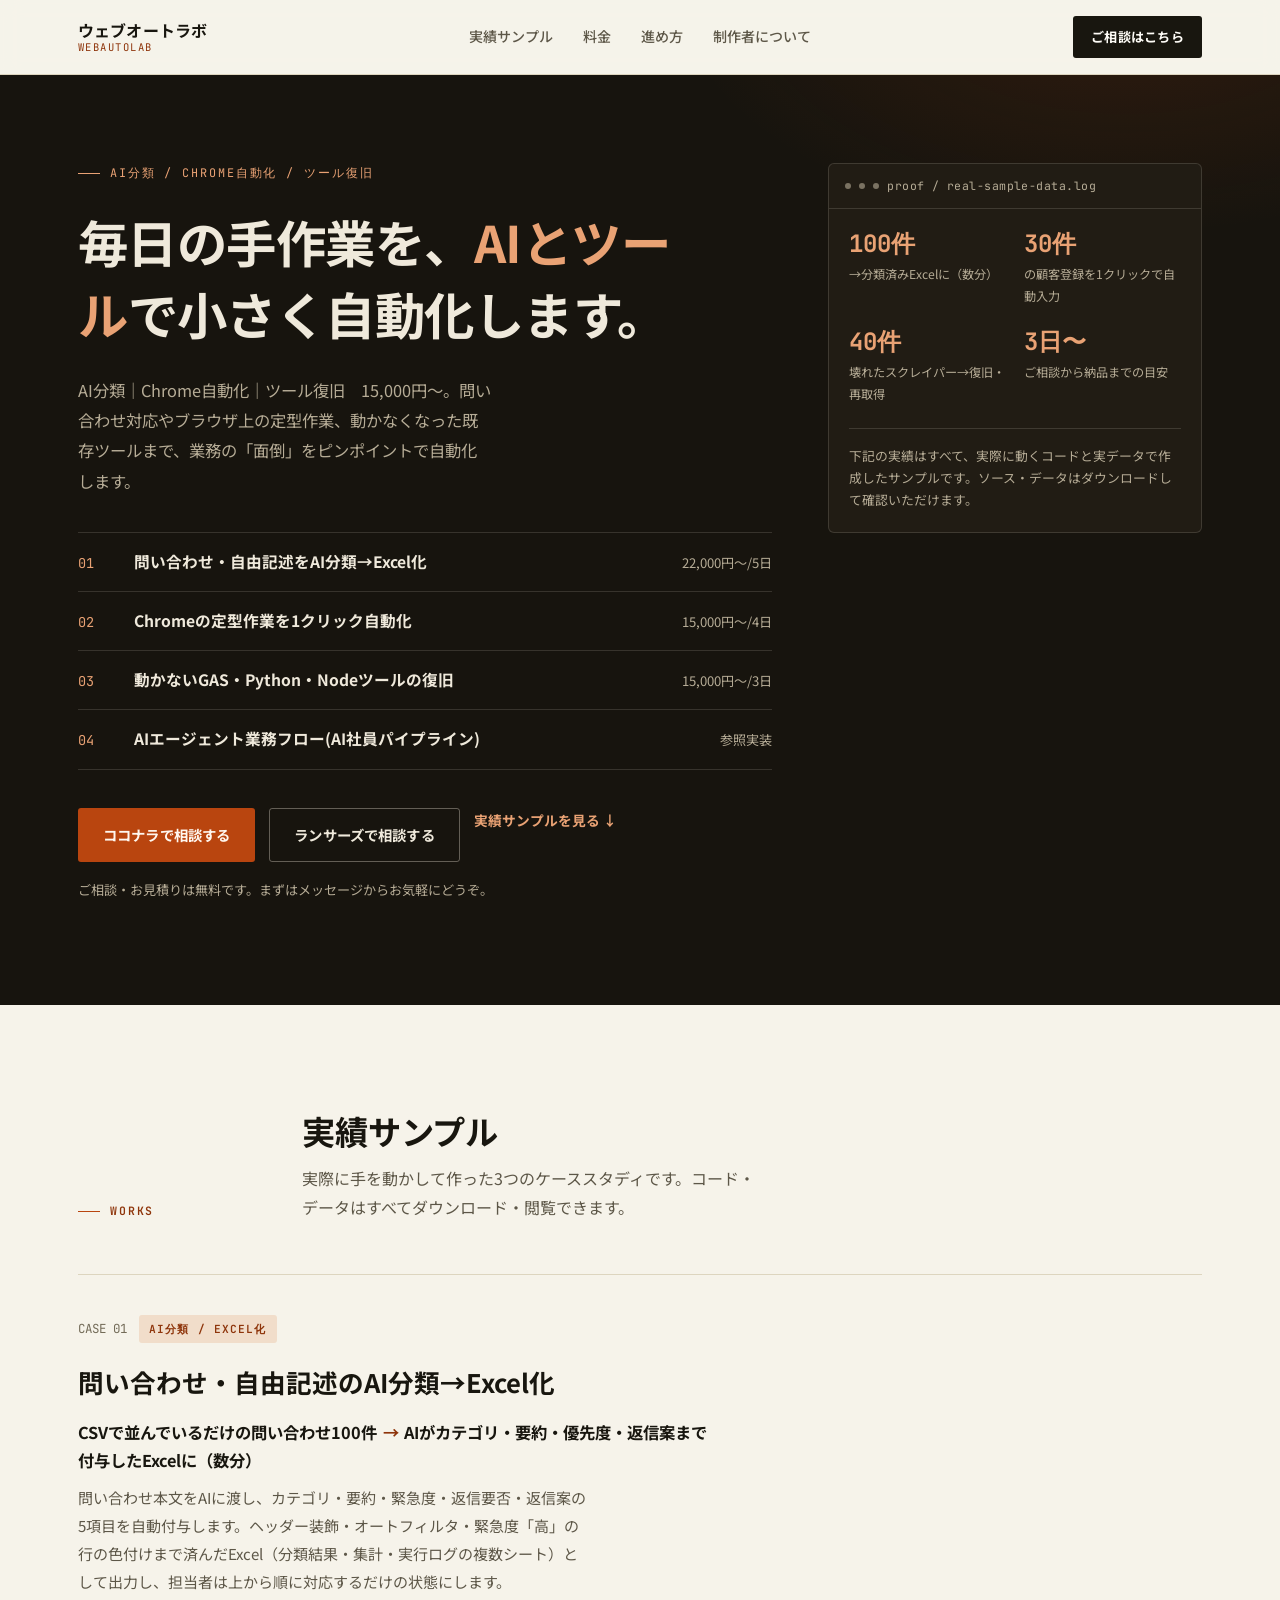
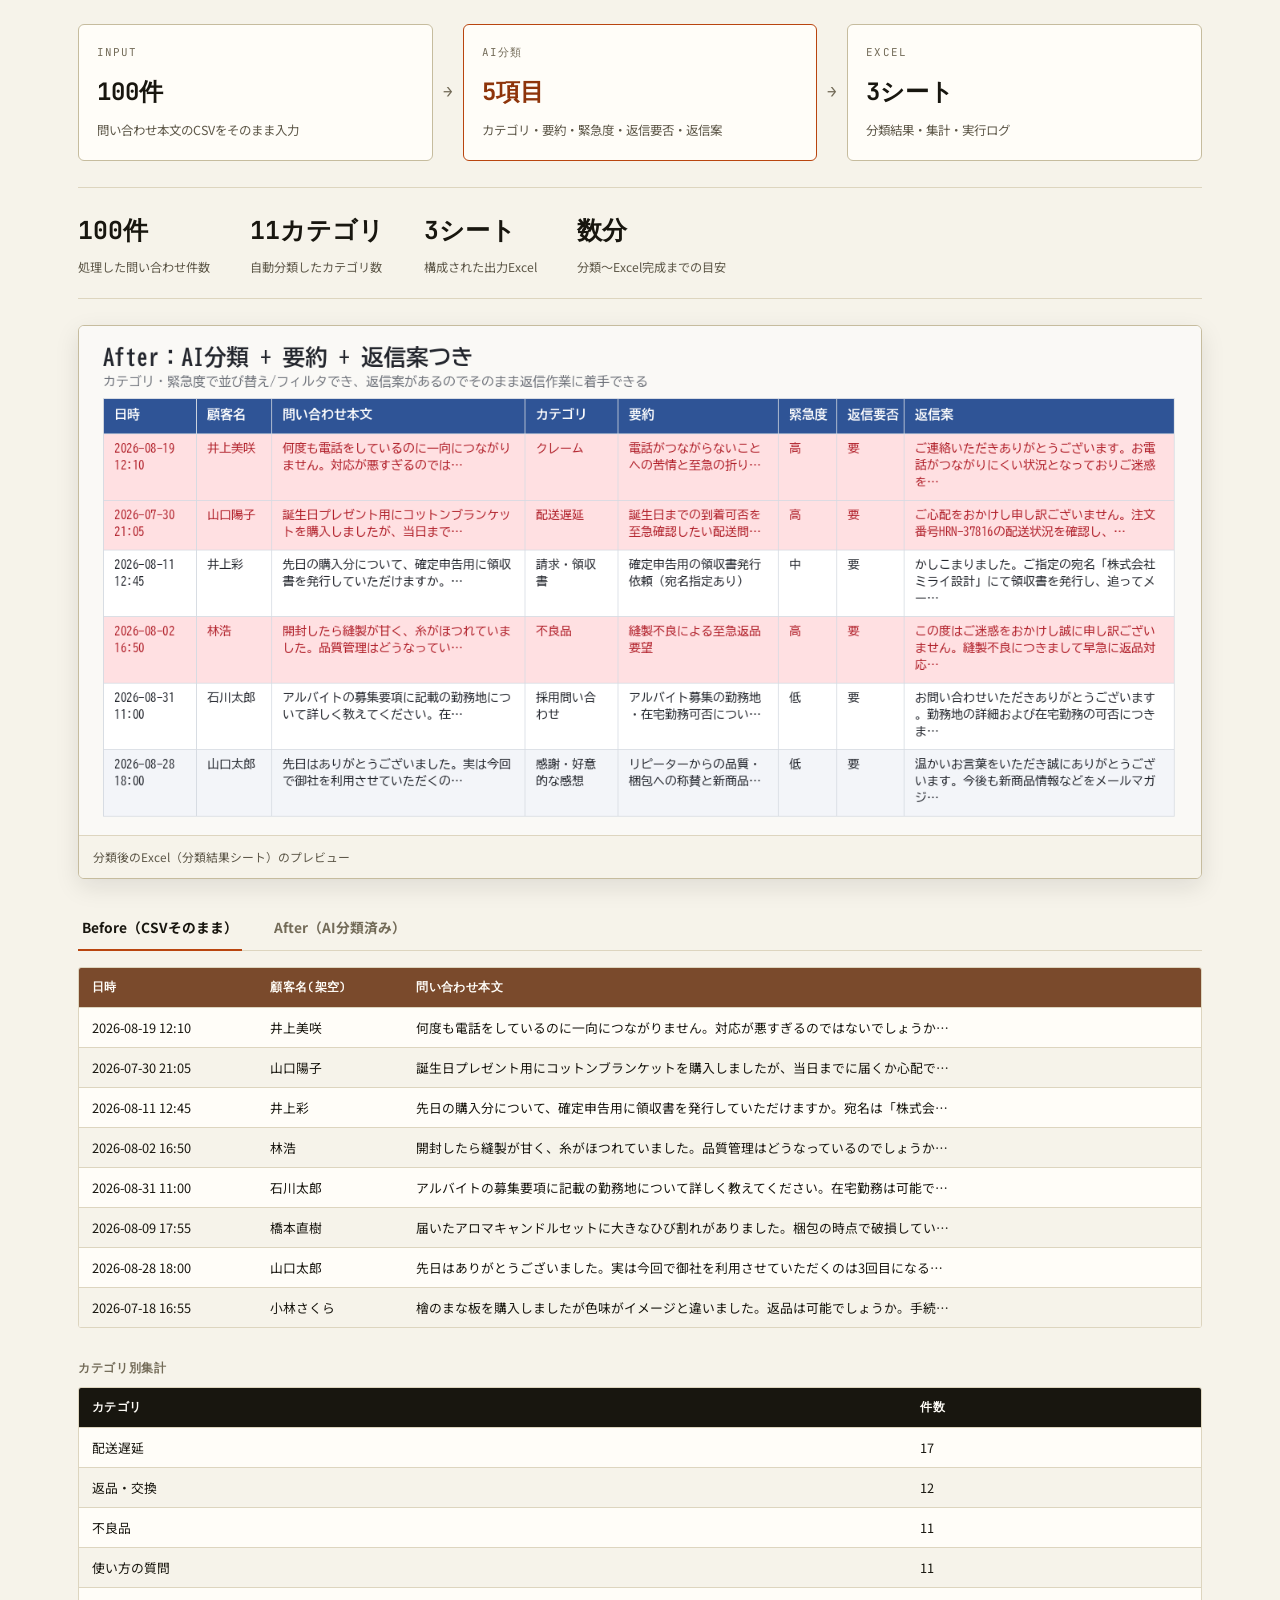
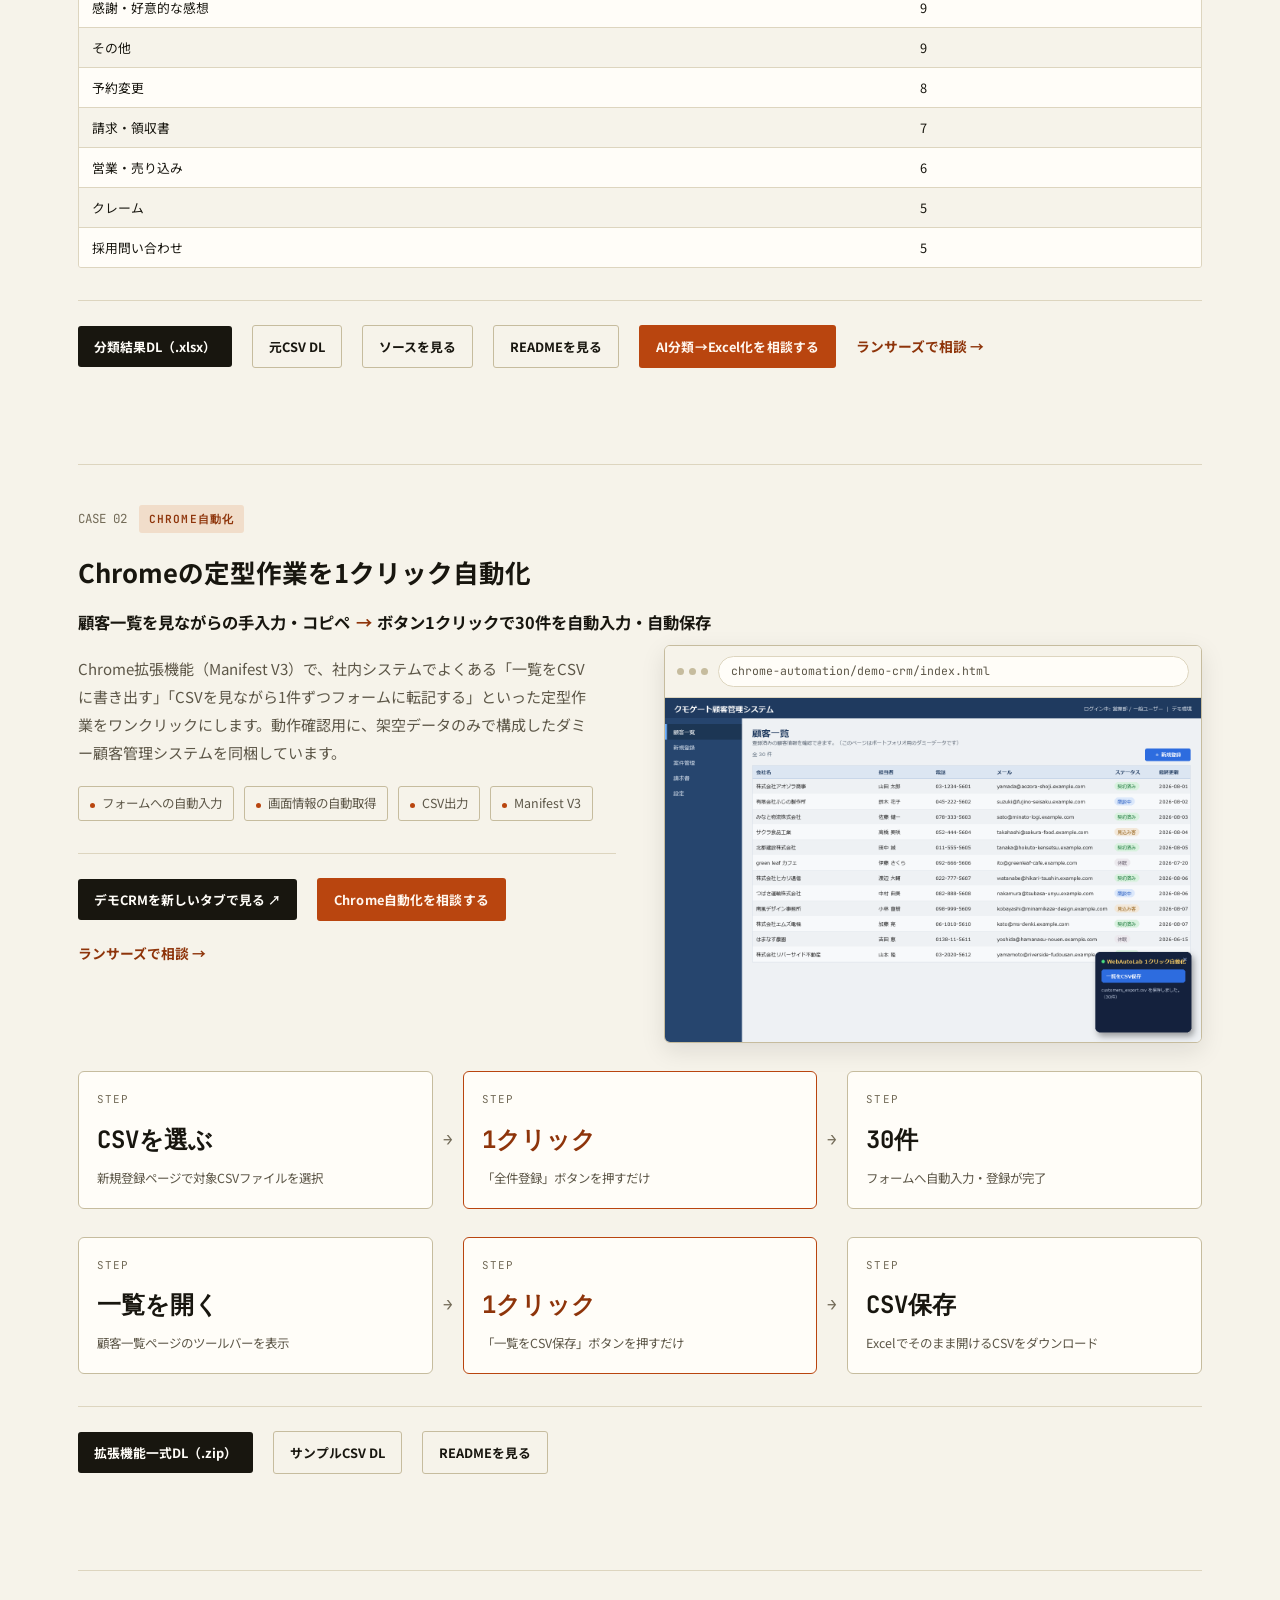
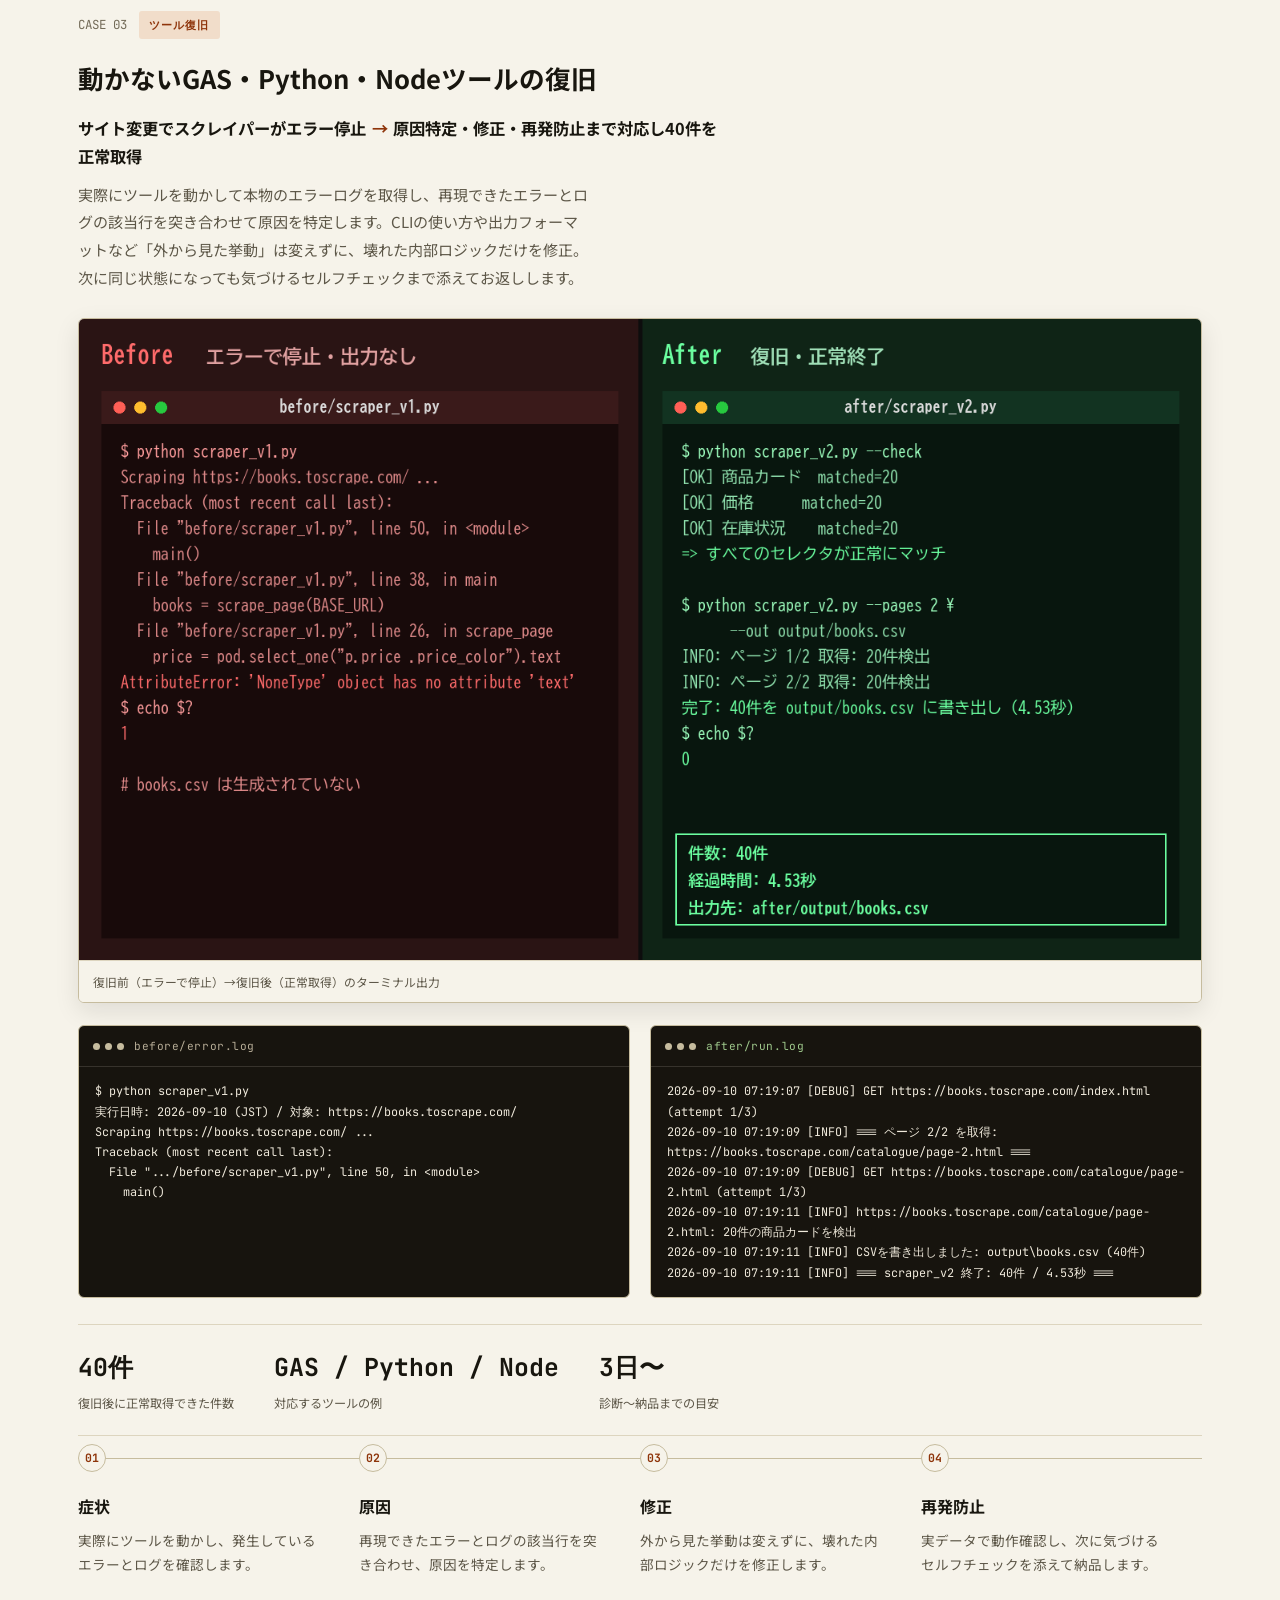
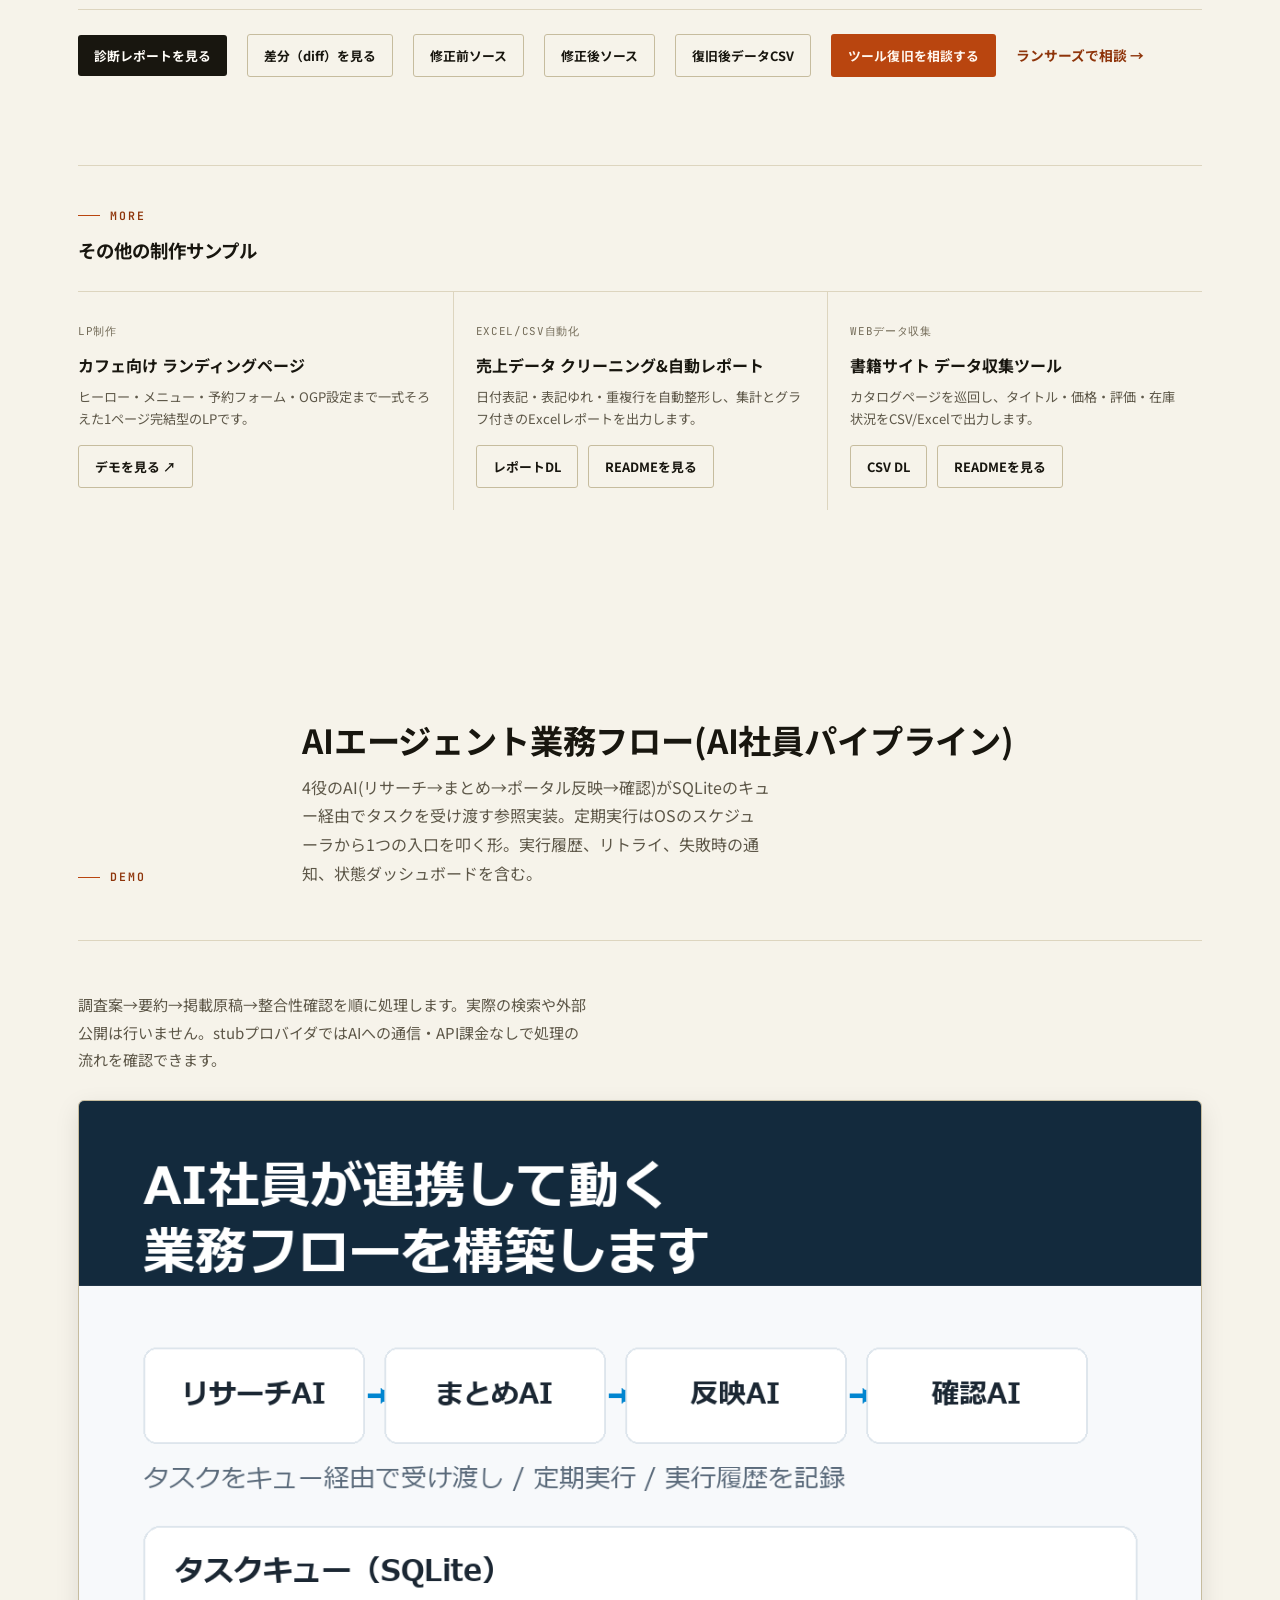
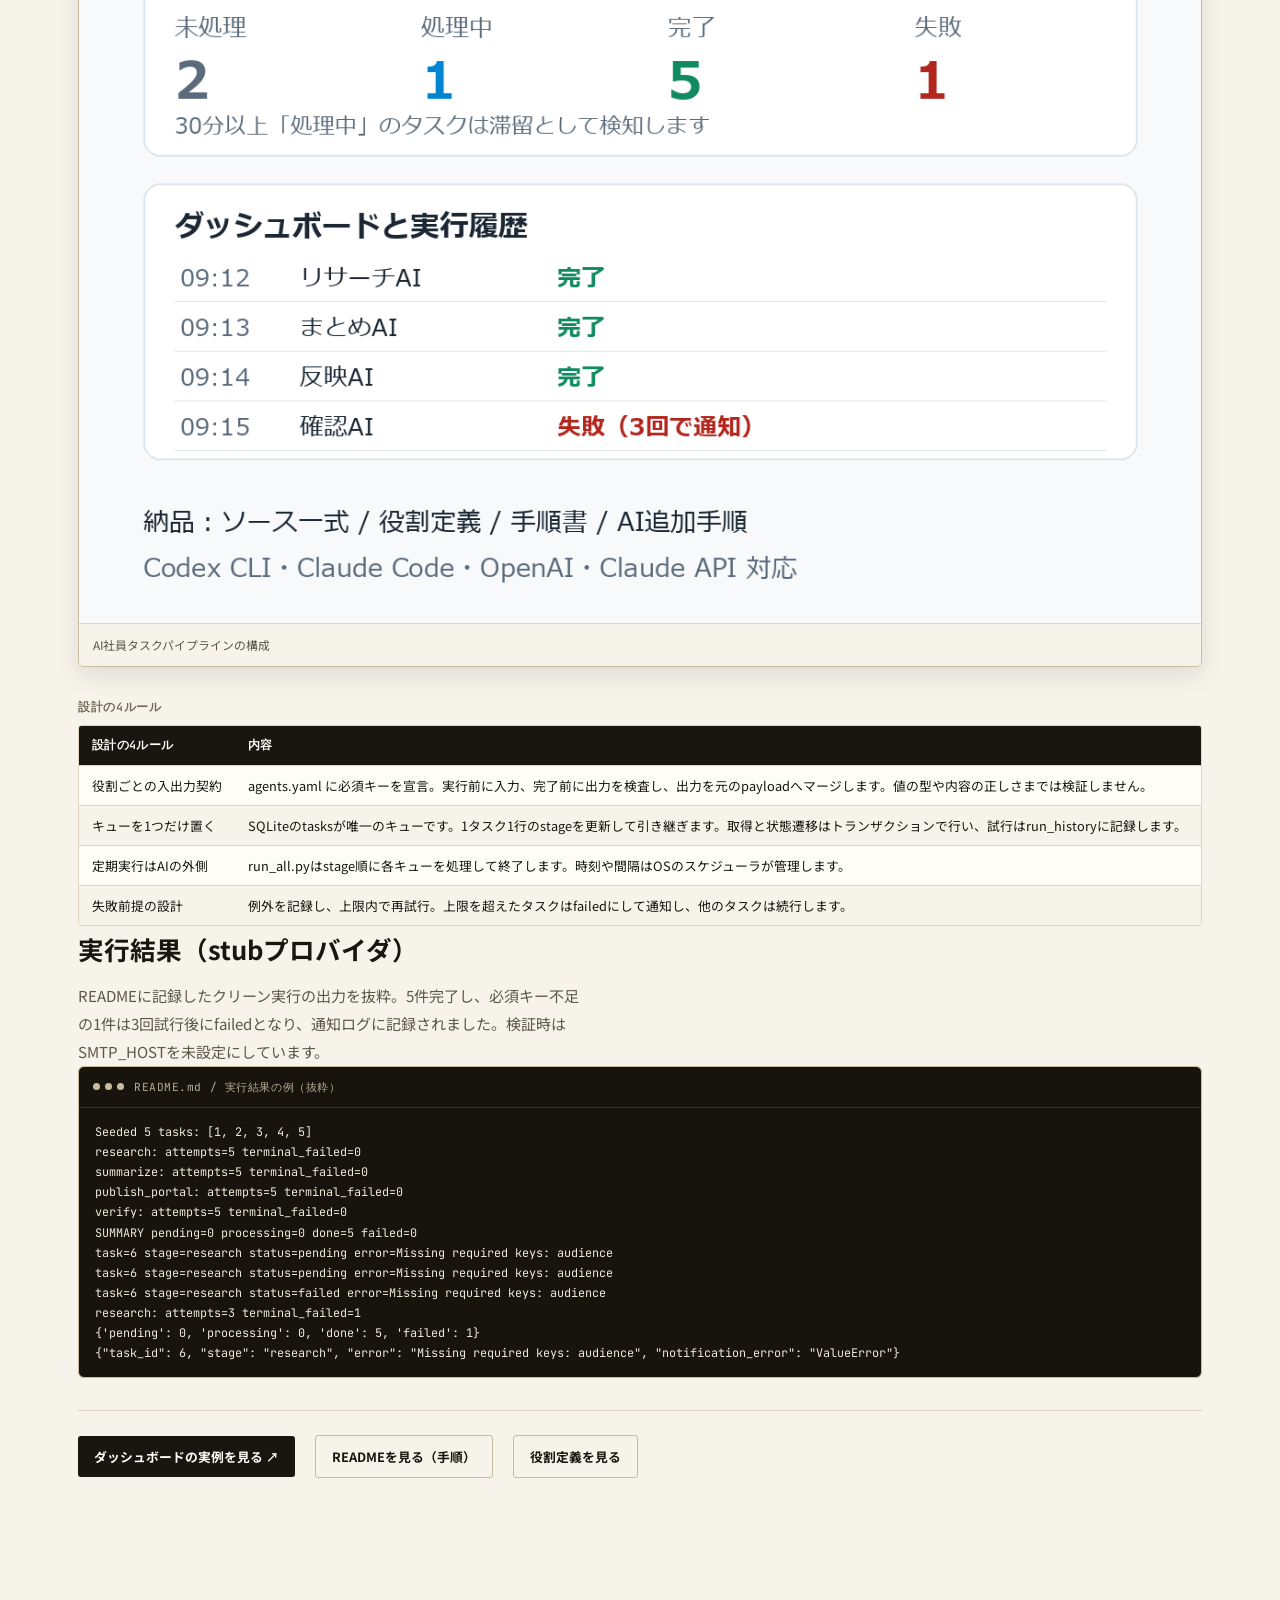
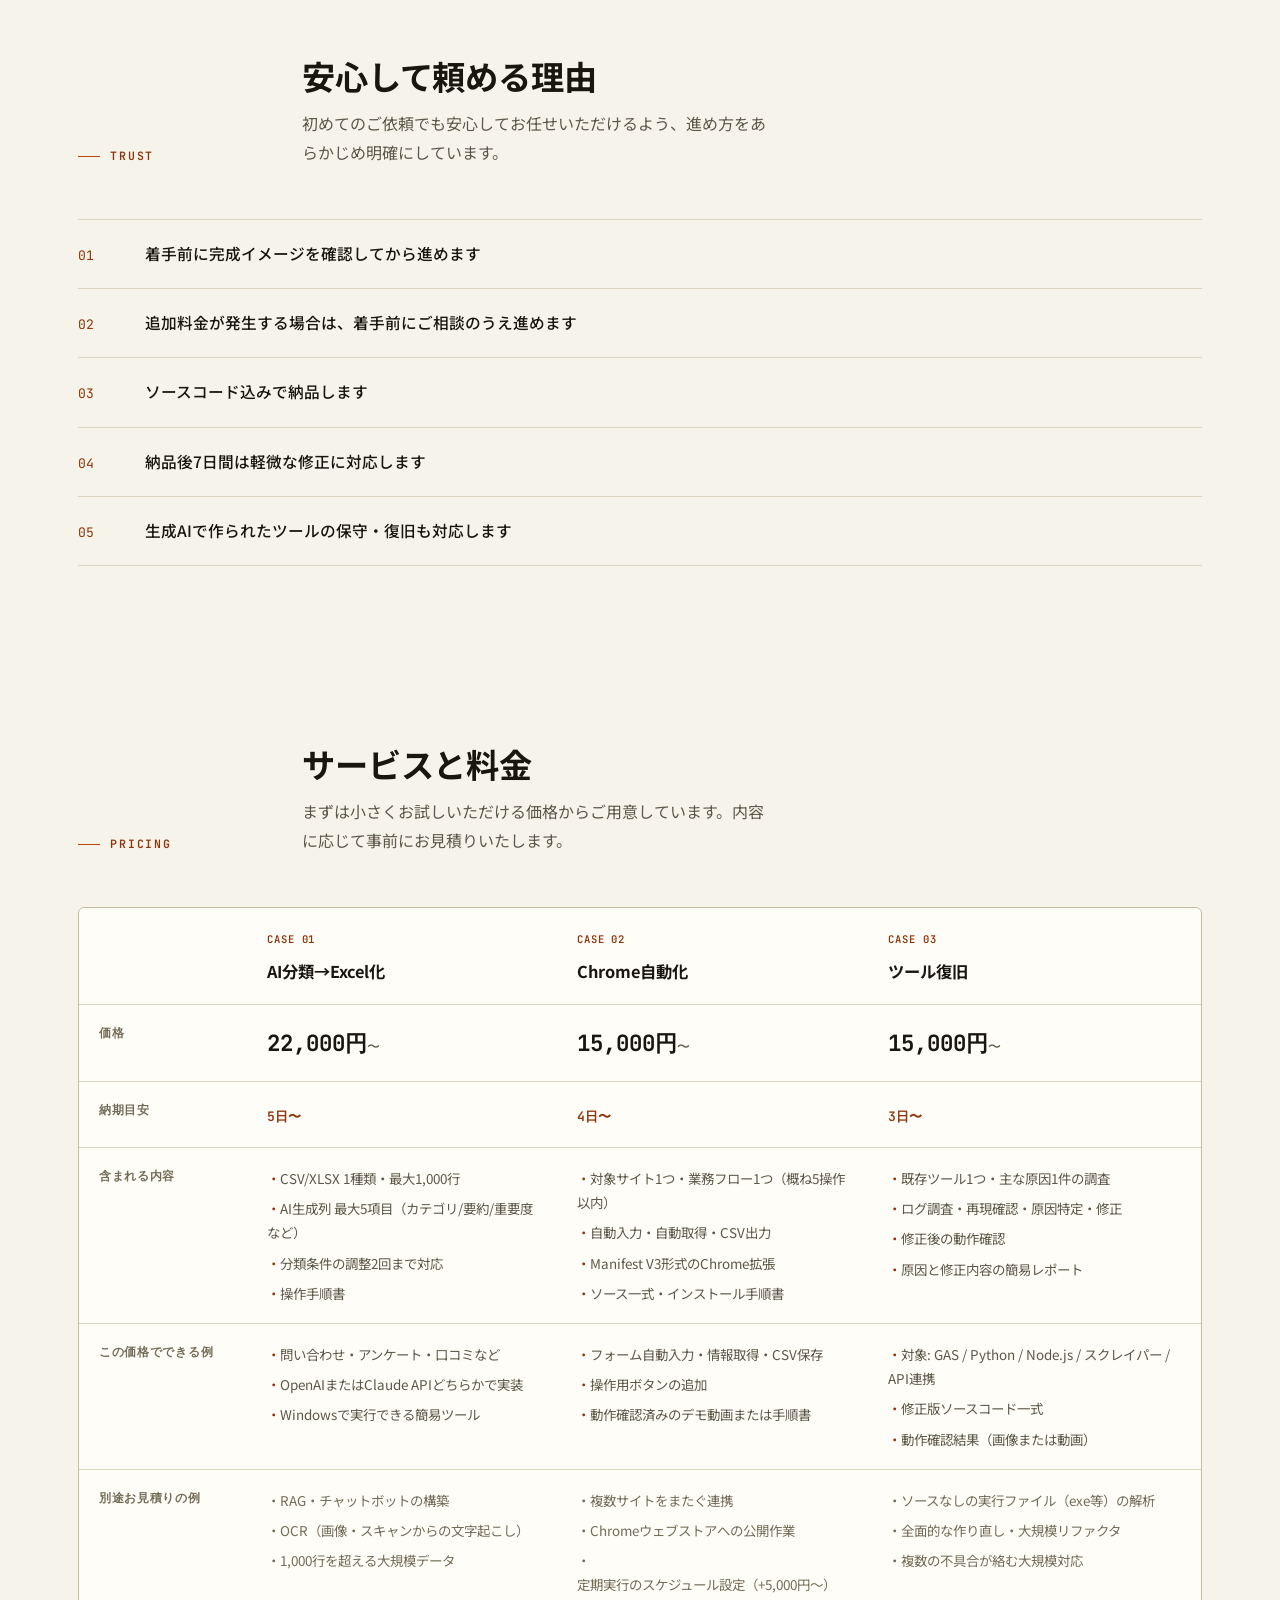
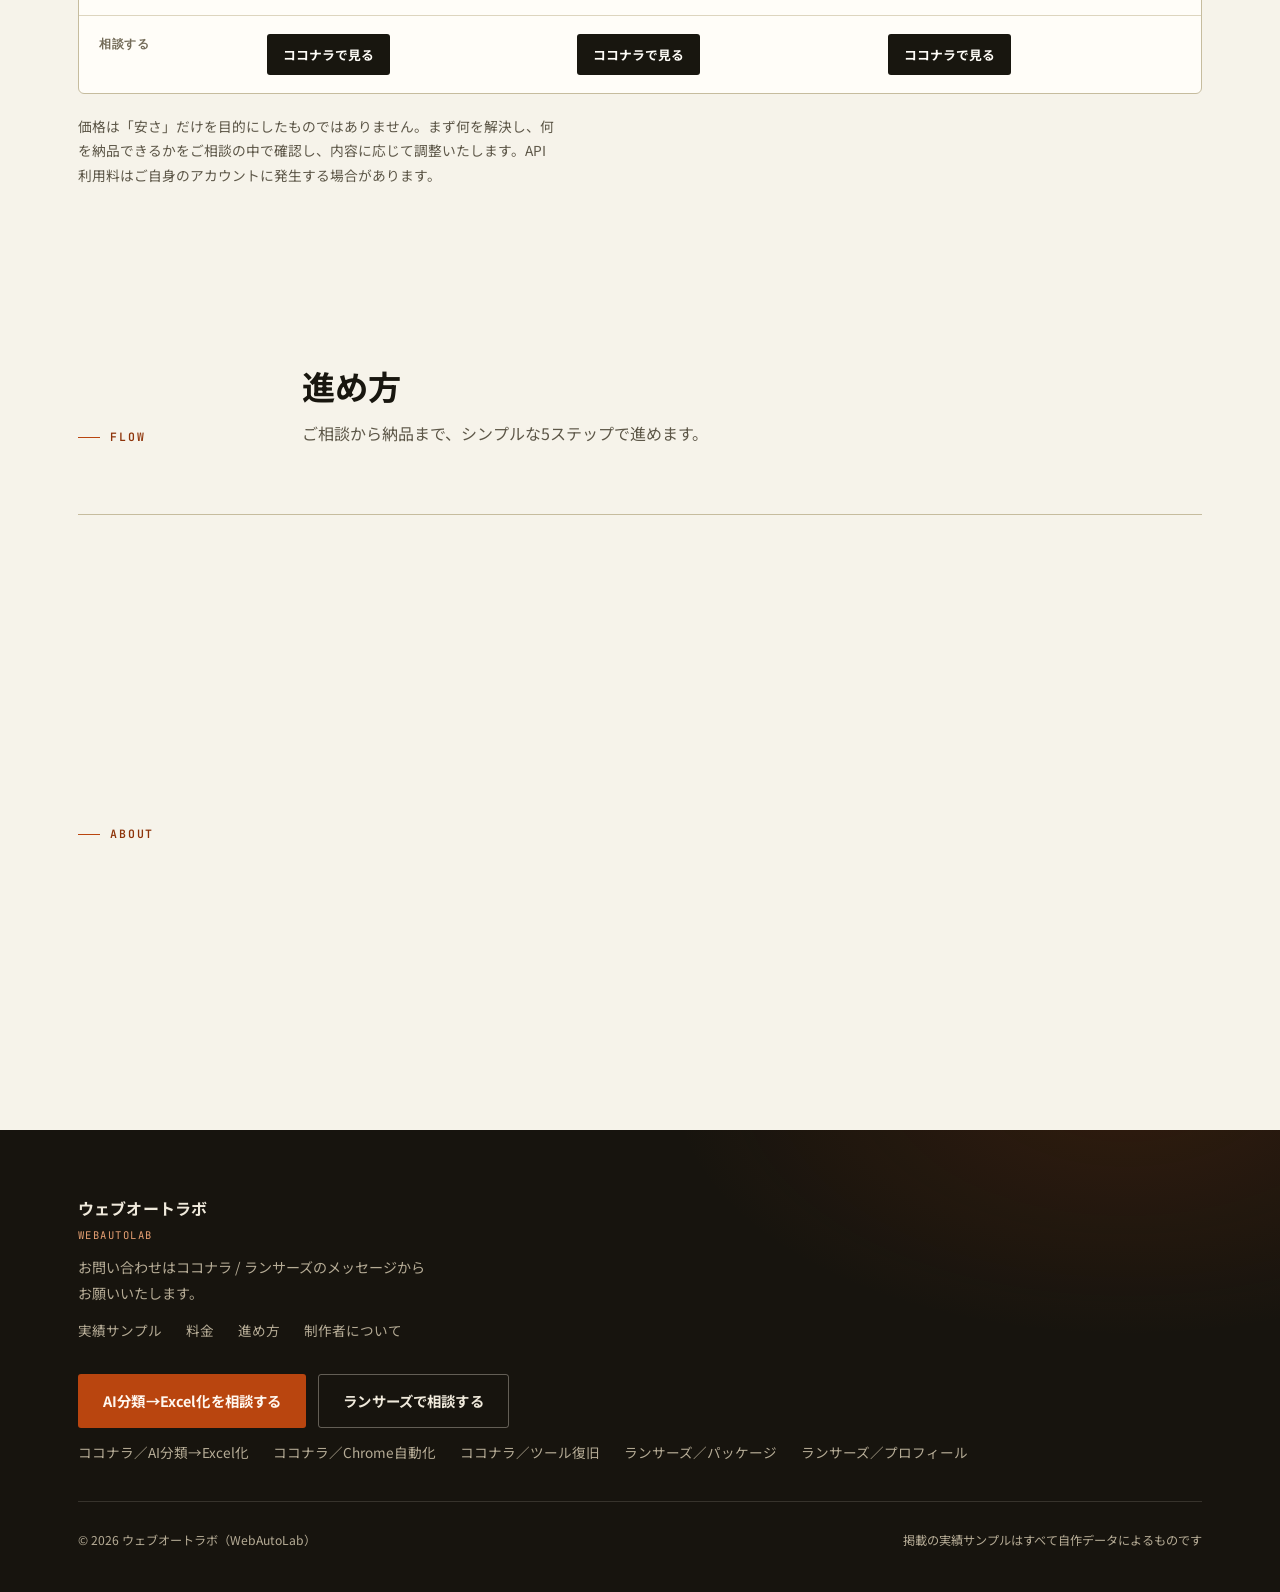
==== commit 327dfe52: "Portfolio: add AI agent workflow demo section Co-Authored-By: Claude Opus 5 <noreply@anthropic.com>" ====
--- a/index.html
+++ b/index.html
@@ -22,7 +22,7 @@
 <link rel="preconnect" href="https://fonts.googleapis.com">
 <link rel="preconnect" href="https://fonts.gstatic.com" crossorigin>
 <link href="https://fonts.googleapis.com/css2?family=Noto+Sans+JP:wght@400;500;700;900&family=JetBrains+Mono:wght@400;500;600;700&display=swap" rel="stylesheet">
-<link rel="stylesheet" href="assets/site.css">
+<link rel="stylesheet" href="assets/site.css?v=20260910b">
 </head>
 <body>
 
@@ -74,6 +74,11 @@
           <span class="name">動かないGAS・Python・Nodeツールの復旧</span>
           <span class="res">15,000円〜/3日</span>
         </li>
+        <li>
+          <span class="idx">04</span>
+          <span class="name">AIエージェント業務フロー(AI社員パイプライン)</span>
+          <span class="res">参照実装</span>
+        </li>
       </ul>
 
       <div class="hero-ctas">
@@ -373,6 +378,55 @@
   </div>
 </section>
 
+<section id="ai-agent-flow">
+  <div class="wrap">
+    <div class="section-head">
+      <div><span class="kicker">DEMO</span></div>
+      <div>
+        <h2 class="section-title reveal">AIエージェント業務フロー(AI社員パイプライン)</h2>
+        <p class="section-lead reveal">4役のAI(リサーチ→まとめ→ポータル反映→確認)がSQLiteのキュー経由でタスクを受け渡す参照実装。定期実行はOSのスケジューラから1つの入口を叩く形。実行履歴、リトライ、失敗時の通知、状態ダッシュボードを含む。</p>
+      </div>
+    </div>
+    <div class="case-list">
+      <article class="case" aria-labelledby="ai-agent-flow-result-title">
+        <p class="case-desc reveal">調査案→要約→掲載原稿→整合性確認を順に処理します。実際の検索や外部公開は行いません。stubプロバイダではAIへの通信・API課金なしで処理の流れを確認できます。</p>
+
+        <div class="case-shot reveal">
+          <img src="assets/16_ai_agent_flow.png" alt="AI社員タスクパイプラインの構成図" loading="lazy">
+          <div class="case-shot-cap">AI社員タスクパイプラインの構成</div>
+        </div>
+
+        <div class="subtable-title">設計の4ルール</div>
+        <div class="table-scroll"><table class="data-table"><thead><tr><th>設計の4ルール</th><th>内容</th></tr></thead><tbody><tr><td>役割ごとの入出力契約</td><td>agents.yaml に必須キーを宣言。実行前に入力、完了前に出力を検査し、出力を元のpayloadへマージします。値の型や内容の正しさまでは検証しません。</td></tr><tr><td>キューを1つだけ置く</td><td>SQLiteのtasksが唯一のキューです。1タスク1行のstageを更新して引き継ぎます。取得と状態遷移はトランザクションで行い、試行はrun_historyに記録します。</td></tr><tr><td>定期実行はAIの外側</td><td>run_all.pyはstage順に各キューを処理して終了します。時刻や間隔はOSのスケジューラが管理します。</td></tr><tr><td>失敗前提の設計</td><td>例外を記録し、上限内で再試行。上限を超えたタスクはfailedにして通知し、他のタスクは続行します。</td></tr></tbody></table></div>
+
+        <h3 class="case-title reveal" id="ai-agent-flow-result-title">実行結果（stubプロバイダ）</h3>
+        <p class="case-desc reveal">READMEに記録したクリーン実行の出力を抜粋。5件完了し、必須キー不足の1件は3回試行後にfailedとなり、通知ログに記録されました。検証時はSMTP_HOSTを未設定にしています。</p>
+        <div class="log-panel reveal">
+          <div class="log-panel-head"><span class="browser-dots"><span></span><span></span><span></span></span>README.md / 実行結果の例（抜粋）</div>
+          <pre>Seeded 5 tasks: [1, 2, 3, 4, 5]
+research: attempts=5 terminal_failed=0
+summarize: attempts=5 terminal_failed=0
+publish_portal: attempts=5 terminal_failed=0
+verify: attempts=5 terminal_failed=0
+SUMMARY pending=0 processing=0 done=5 failed=0
+task=6 stage=research status=pending error=Missing required keys: audience
+task=6 stage=research status=pending error=Missing required keys: audience
+task=6 stage=research status=failed error=Missing required keys: audience
+research: attempts=3 terminal_failed=1
+{&#x27;pending&#x27;: 0, &#x27;processing&#x27;: 0, &#x27;done&#x27;: 5, &#x27;failed&#x27;: 1}
+{&quot;task_id&quot;: 6, &quot;stage&quot;: &quot;research&quot;, &quot;error&quot;: &quot;Missing required keys: audience&quot;, &quot;notification_error&quot;: &quot;ValueError&quot;}</pre>
+        </div>
+
+        <div class="case-actions">
+          <a class="btn-sm btn-dark" href="ai-agent-flow/dashboard_sample.html" target="_blank" rel="noopener">ダッシュボードの実例を見る ↗</a>
+          <a class="btn-sm btn-ghost" href="ai-agent-flow/README.md" target="_blank" rel="noopener">READMEを見る（手順）</a>
+          <a class="btn-sm btn-ghost" href="ai-agent-flow/agents.yaml" target="_blank" rel="noopener">役割定義を見る</a>
+        </div>
+      </article>
+    </div>
+  </div>
+</section>
+
 <section id="trust" class="section-tight">
   <div class="wrap">
     <div class="section-head">
@@ -526,6 +580,6 @@
   </div>
 </footer>
 
-<script src="assets/site.js"></script>
+<script src="assets/site.js?v=20260910b"></script>
 </body>
 </html>
--- a/assets/site.css
+++ b/assets/site.css
@@ -264,7 +264,8 @@
 .service-index .name{font-weight:700;font-size:.98rem;white-space:nowrap;}
 .service-index .res{font-size:.82rem;color:var(--panel-dark-ink-soft);text-align:right;}
 @media(max-width:600px){
-  .service-index li{grid-template-columns:2.2em 1fr;row-gap:6px;}
+  .service-index li{grid-template-columns:2.2em minmax(0,1fr);row-gap:6px;}
+  .service-index .name{white-space:normal;min-width:0;}
   .service-index .res{grid-column:2;text-align:left;}
 }
 .hero-ctas{display:flex;flex-wrap:wrap;gap:14px;margin-top:38px;}
